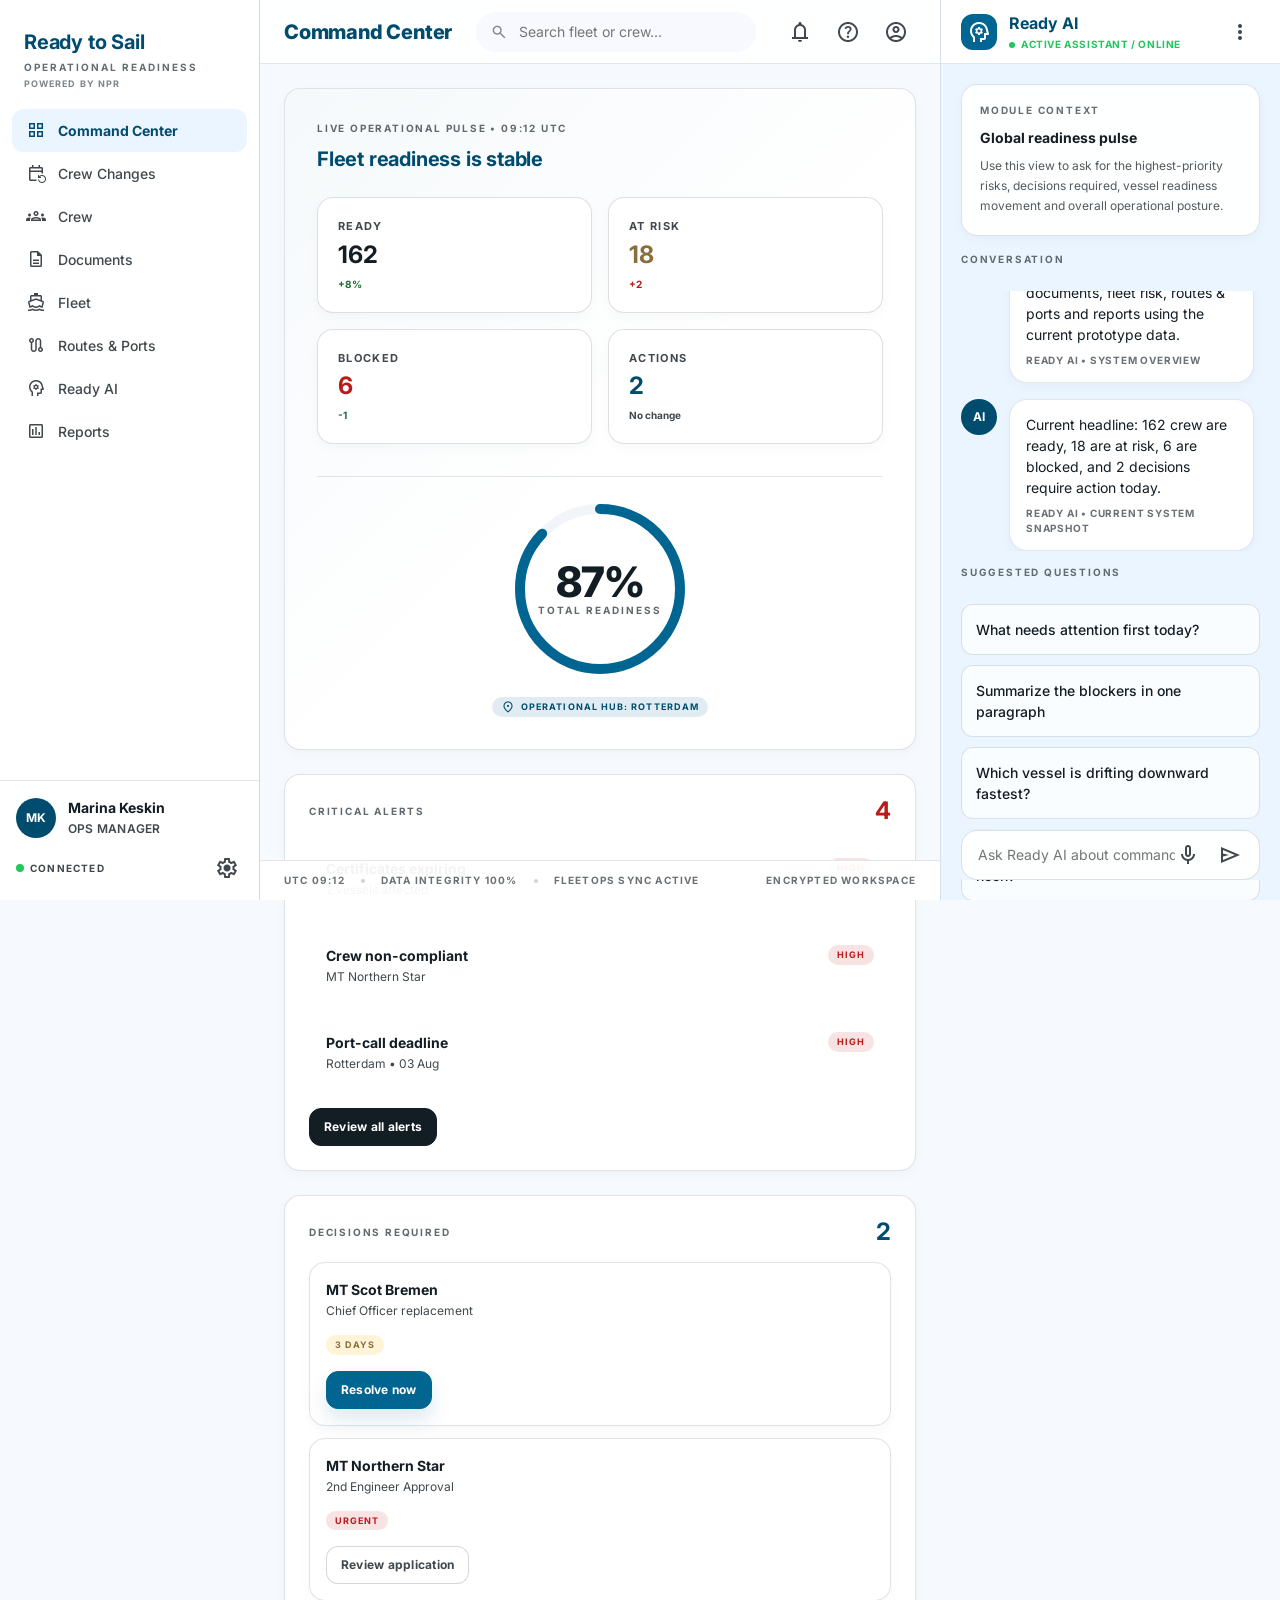
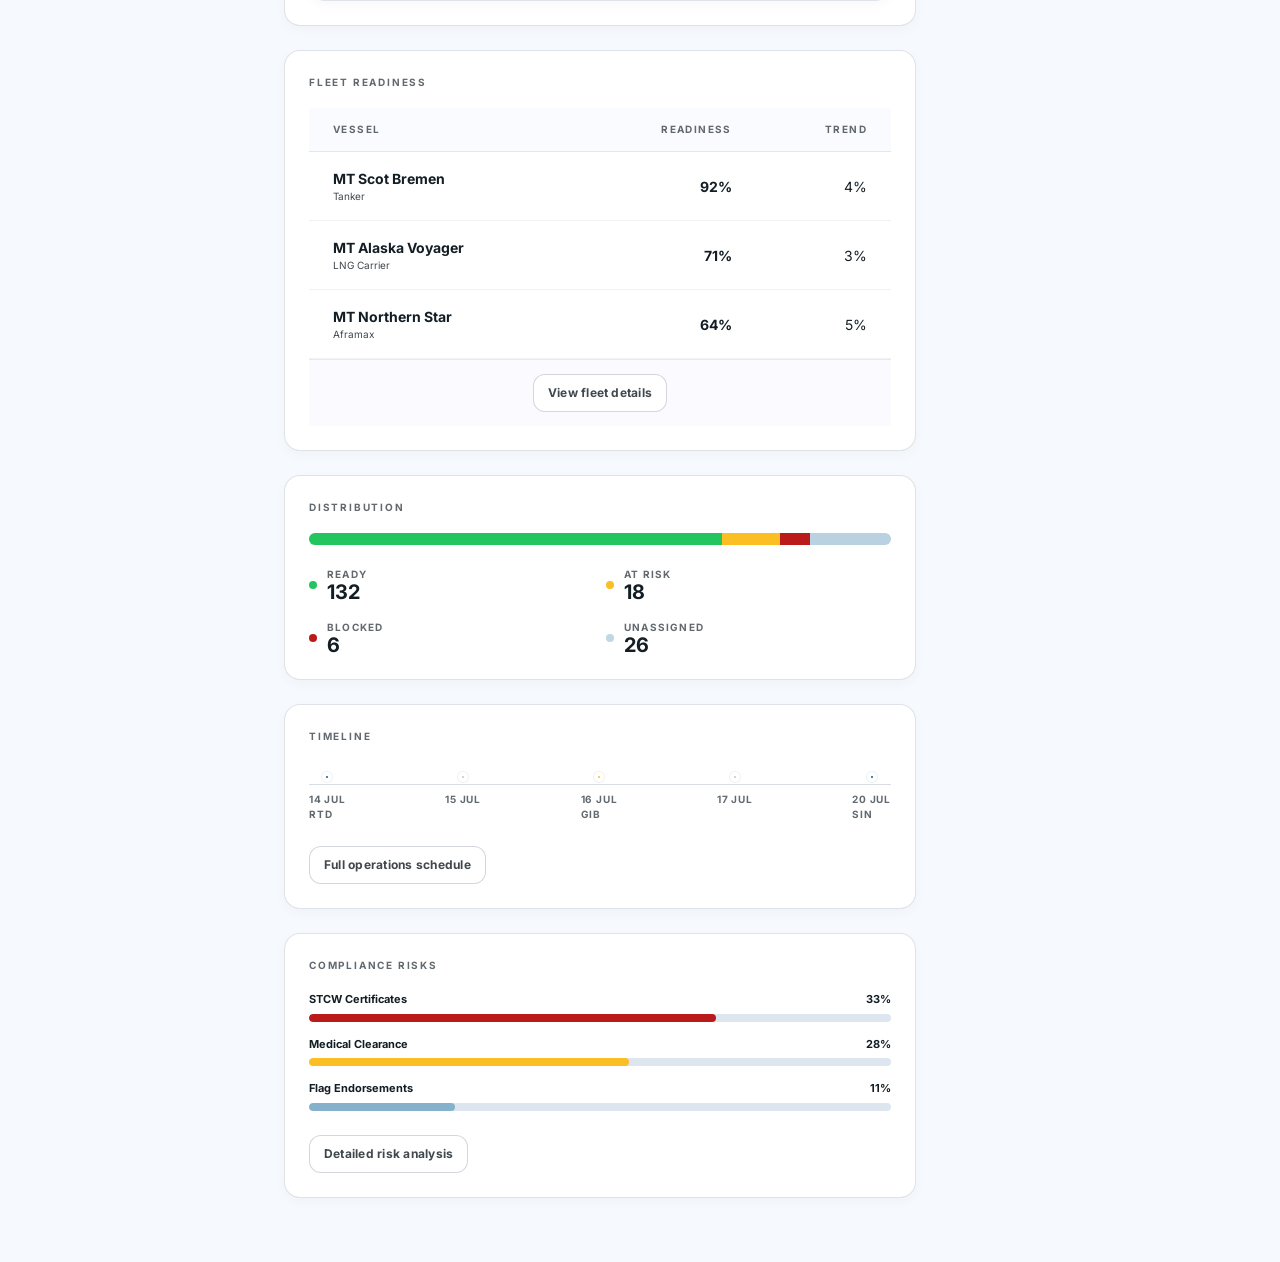
==== index.html @ b844a6ef "Initial Ready to Sail v1 prototype" ====
<!DOCTYPE html>
<html lang="en">
<head>
  <meta charset="UTF-8">
  <meta name="viewport" content="width=device-width, initial-scale=1.0">
  <title>Ready to Sail v1</title>
  <link rel="preconnect" href="https://fonts.googleapis.com">
  <link rel="preconnect" href="https://fonts.gstatic.com" crossorigin>
  <link href="https://fonts.googleapis.com/css2?family=Inter:wght@400;500;600;700;800&family=Material+Symbols+Outlined:wght@300;400;500;700&display=swap" rel="stylesheet">
  <link rel="stylesheet" href="assets/css/tokens.css?v=20260713-v1">
  <link rel="stylesheet" href="assets/css/app.css?v=20260713-v1">
</head>
<body>
  <div class="app">
    <aside class="sidebar" aria-label="Main navigation">
      <div class="brand">
        <h1 class="brand-title">Ready to Sail</h1>
        <div class="brand-subtitle">Operational Readiness</div>
        <div class="brand-meta">Powered by NPR</div>
      </div>

      <nav class="navlist">
        <button class="navitem active" data-view="command-center">
          <span class="material-symbols-outlined ic">grid_view</span>
          <span>Command Center</span>
        </button>
        <button class="navitem" data-view="crew-changes">
          <span class="material-symbols-outlined ic">event_repeat</span>
          <span>Crew Changes</span>
        </button>
        <button class="navitem" data-view="crew">
          <span class="material-symbols-outlined ic">groups</span>
          <span>Crew</span>
        </button>
        <button class="navitem" data-view="documents">
          <span class="material-symbols-outlined ic">description</span>
          <span>Documents</span>
        </button>
        <button class="navitem" data-view="fleet">
          <span class="material-symbols-outlined ic">directions_boat</span>
          <span>Fleet</span>
        </button>
        <button class="navitem" data-view="routes-ports">
          <span class="material-symbols-outlined ic">route</span>
          <span>Routes &amp; Ports</span>
        </button>
        <button class="navitem" data-view="ready-ai">
          <span class="material-symbols-outlined ic">psychology</span>
          <span>Ready AI</span>
        </button>
        <button class="navitem" data-view="reports">
          <span class="material-symbols-outlined ic">assessment</span>
          <span>Reports</span>
        </button>
      </nav>

      <div class="sidebar-foot">
        <div class="profile-card">
          <div class="avatar">MK</div>
          <div>
            <div class="profile-name">Marina Keskin</div>
            <div class="profile-role">Ops Manager</div>
          </div>
        </div>
        <div class="status-row">
          <div class="status-live">Connected</div>
          <button class="sidebar-gear" data-toast="Settings are not interactive in this prototype." aria-label="Settings">
            <span class="material-symbols-outlined">settings</span>
          </button>
        </div>
      </div>
    </aside>

    <div class="main">
      <header class="topbar">
        <div class="topbar-left">
          <h2 class="topbar-title" id="topbar-title">Command Center</h2>
          <div class="search-shell">
            <span class="material-symbols-outlined ic">search</span>
            <input id="topbar-search" class="search-box" type="text" placeholder="Search fleet or crew...">
          </div>
        </div>
        <div class="topbar-right">
          <button class="icon-btn" data-toast="Notifications are static in this demo." aria-label="Notifications">
            <span class="material-symbols-outlined">notifications</span>
          </button>
          <button class="icon-btn" data-toast="Help is not wired in this prototype." aria-label="Help">
            <span class="material-symbols-outlined">help_outline</span>
          </button>
          <button class="icon-btn" data-toast="Profile actions are not interactive in this prototype." aria-label="Profile">
            <span class="material-symbols-outlined">account_circle</span>
          </button>
        </div>
      </header>

      <main class="content">
        <section class="view active" id="view-command-center">
          <div class="page page-grid">
            <div class="card hero pad-xl">
              <div class="hero-grid">
                <div>
                  <div class="eyebrow">Live Operational Pulse • 09:12 UTC</div>
                  <h3 class="headline" style="margin-top:10px;">Fleet readiness is stable</h3>
                  <div class="kpi-grid hero-kpis">
                    <div class="kpi-card">
                      <span class="kpi-label">Ready</span>
                      <div class="kpi-value">162</div>
                      <div class="kpi-meta text-ready">+8%</div>
                    </div>
                    <div class="kpi-card">
                      <span class="kpi-label">At Risk</span>
                      <div class="kpi-value text-risk">18</div>
                      <div class="kpi-meta text-blocked">+2</div>
                    </div>
                    <div class="kpi-card">
                      <span class="kpi-label">Blocked</span>
                      <div class="kpi-value text-blocked">6</div>
                      <div class="kpi-meta text-ready">-1</div>
                    </div>
                    <div class="kpi-card">
                      <span class="kpi-label">Actions</span>
                      <div class="kpi-value text-primary">2</div>
                      <div class="kpi-meta">No change</div>
                    </div>
                  </div>
                </div>
                <div class="hero-divider">
                  <div class="gauge" aria-hidden="true">
                    <svg viewBox="0 0 176 176">
                      <circle cx="88" cy="88" r="80" fill="none" stroke="#f1f5f9" stroke-width="10"></circle>
                      <circle cx="88" cy="88" r="80" fill="none" stroke="#006591" stroke-width="10" stroke-linecap="round" stroke-dasharray="502.65" stroke-dashoffset="65.34"></circle>
                    </svg>
                    <div class="gauge-copy">
                      <div class="kpi-value display">87%</div>
                      <div class="eyebrow" style="letter-spacing:0.2em;">Total Readiness</div>
                    </div>
                  </div>
                  <div class="badge live" style="margin-top:20px;">
                    <span class="material-symbols-outlined" style="font-size:14px;">location_on</span>
                    Operational Hub: Rotterdam
                  </div>
                </div>
              </div>
            </div>

            <div class="page-grid twelve">
              <div class="card pad-lg span-4">
                <div class="card-header">
                  <div>
                    <div class="eyebrow">Critical Alerts</div>
                  </div>
                  <div class="kpi-value text-blocked">4</div>
                </div>
                <div class="list-stack">
                  <div class="list-item">
                    <div>
                      <div class="list-title">Certificates expiring</div>
                      <div class="list-meta">2 vessels affected</div>
                    </div>
                    <span class="badge blocked">High</span>
                  </div>
                  <div class="list-item">
                    <div>
                      <div class="list-title">Crew non-compliant</div>
                      <div class="list-meta">MT Northern Star</div>
                    </div>
                    <span class="badge blocked">High</span>
                  </div>
                  <div class="list-item">
                    <div>
                      <div class="list-title">Port-call deadline</div>
                      <div class="list-meta">Rotterdam • 03 Aug</div>
                    </div>
                    <span class="badge blocked">High</span>
                  </div>
                </div>
                <div style="margin-top:18px;">
                  <button class="btn btn-dark" data-nav="documents">Review all alerts</button>
                </div>
              </div>

              <div class="card pad-lg span-4">
                <div class="card-header">
                  <div class="eyebrow">Decisions Required</div>
                  <div class="kpi-value text-primary">2</div>
                </div>
                <div class="list-stack">
                  <div class="card kpi-card--soft" style="padding:16px;">
                    <div class="list-title">MT Scot Bremen</div>
                    <div class="list-meta">Chief Officer replacement</div>
                    <div style="margin:12px 0 16px;"><span class="badge risk">3 days</span></div>
                    <button class="btn btn-primary" data-nav="crew-changes">Resolve now</button>
                  </div>
                  <div class="card kpi-card--soft" style="padding:16px;">
                    <div class="list-title">MT Northern Star</div>
                    <div class="list-meta">2nd Engineer Approval</div>
                    <div style="margin:12px 0 16px;"><span class="badge blocked">Urgent</span></div>
                    <button class="btn" data-nav="crew">Review application</button>
                  </div>
                </div>
              </div>

              <div class="card pad-lg span-4">
                <div class="card-header">
                  <div class="eyebrow">Fleet Readiness</div>
                </div>
                <div class="table-wrap">
                  <table class="data-table">
                    <thead>
                      <tr>
                        <th>Vessel</th>
                        <th style="text-align:right;">Readiness</th>
                        <th style="text-align:right;">Trend</th>
                      </tr>
                    </thead>
                    <tbody>
                      <tr>
                        <td><strong>MT Scot Bremen</strong><div class="muted" style="font-size:10px;">Tanker</div></td>
                        <td style="text-align:right;"><strong>92%</strong></td>
                        <td style="text-align:right;" class="text-ready">4%</td>
                      </tr>
                      <tr>
                        <td><strong>MT Alaska Voyager</strong><div class="muted" style="font-size:10px;">LNG Carrier</div></td>
                        <td style="text-align:right;"><strong>71%</strong></td>
                        <td style="text-align:right;" class="text-blocked">3%</td>
                      </tr>
                      <tr>
                        <td><strong>MT Northern Star</strong><div class="muted" style="font-size:10px;">Aframax</div></td>
                        <td style="text-align:right;"><strong>64%</strong></td>
                        <td style="text-align:right;" class="text-blocked">5%</td>
                      </tr>
                    </tbody>
                  </table>
                </div>
                <div class="table-foot">
                  <button class="btn" data-nav="fleet">View fleet details</button>
                </div>
              </div>

              <div class="card pad-lg span-4">
                <div class="card-header">
                  <div class="eyebrow">Distribution</div>
                </div>
                <div class="distribution" aria-hidden="true">
                  <span style="width:71%; background:#22c55e;"></span>
                  <span style="width:10%; background:#fbbf24;"></span>
                  <span style="width:5%; background:#ba1a1a;"></span>
                  <span style="width:14%; background:rgba(0,101,145,0.18);"></span>
                </div>
                <div class="distribution-legend" style="margin-top:22px;">
                  <div class="distribution-stat"><span class="status-dot" style="background:#22c55e;"></span><div><div class="eyebrow" style="letter-spacing:0.12em;">Ready</div><strong>132</strong></div></div>
                  <div class="distribution-stat"><span class="status-dot" style="background:#fbbf24;"></span><div><div class="eyebrow" style="letter-spacing:0.12em;">At Risk</div><strong>18</strong></div></div>
                  <div class="distribution-stat"><span class="status-dot" style="background:#ba1a1a;"></span><div><div class="eyebrow" style="letter-spacing:0.12em;">Blocked</div><strong>6</strong></div></div>
                  <div class="distribution-stat"><span class="status-dot" style="background:rgba(0,101,145,0.25);"></span><div><div class="eyebrow" style="letter-spacing:0.12em;">Unassigned</div><strong>26</strong></div></div>
                </div>
              </div>

              <div class="card pad-lg span-4">
                <div class="card-header">
                  <div class="eyebrow">Timeline</div>
                </div>
                <div class="timeline">
                  <div class="timeline-line"></div>
                  <div class="timeline-row">
                    <div class="timeline-stop"><span class="timeline-dot" style="background:#006591;"></span><div class="eyebrow" style="letter-spacing:0.08em;">14 Jul<br>RTD</div></div>
                    <div class="timeline-stop"><span class="timeline-dot" style="background:#c0c7cf;"></span><div class="eyebrow" style="letter-spacing:0.08em;">15 Jul</div></div>
                    <div class="timeline-stop"><span class="timeline-dot" style="background:#fbbf24;"></span><div class="eyebrow" style="letter-spacing:0.08em;">16 Jul<br>GIB</div></div>
                    <div class="timeline-stop"><span class="timeline-dot" style="background:#c0c7cf;"></span><div class="eyebrow" style="letter-spacing:0.08em;">17 Jul</div></div>
                    <div class="timeline-stop"><span class="timeline-dot" style="background:#006591;"></span><div class="eyebrow" style="letter-spacing:0.08em;">20 Jul<br>SIN</div></div>
                  </div>
                </div>
                <div style="margin-top:24px;">
                  <button class="btn" data-nav="routes-ports">Full operations schedule</button>
                </div>
              </div>

              <div class="card pad-lg span-4">
                <div class="card-header">
                  <div class="eyebrow">Compliance Risks</div>
                </div>
                <div class="metric-row">
                  <div class="metric-row-item">
                    <div class="metric-row-head"><span>STCW Certificates</span><span>33%</span></div>
                    <div class="metric-bar"><span style="width:70%; background:#ba1a1a;"></span></div>
                  </div>
                  <div class="metric-row-item">
                    <div class="metric-row-head"><span>Medical Clearance</span><span>28%</span></div>
                    <div class="metric-bar"><span style="width:55%; background:#fbbf24;"></span></div>
                  </div>
                  <div class="metric-row-item">
                    <div class="metric-row-head"><span>Flag Endorsements</span><span>11%</span></div>
                    <div class="metric-bar"><span style="width:25%; background:rgba(0,101,145,0.4);"></span></div>
                  </div>
                </div>
                <div style="margin-top:24px;">
                  <button class="btn" data-nav="documents">Detailed risk analysis</button>
                </div>
              </div>
            </div>
          </div>
        </section>

        <section class="view" id="view-crew-changes">
          <div class="page page-grid">
            <div class="kpi-grid">
              <div class="kpi-card"><span class="kpi-label">Embarking</span><div class="kpi-value">162</div><div class="kpi-meta text-ready">+8</div></div>
              <div class="kpi-card"><span class="kpi-label">At Risk</span><div class="kpi-value text-risk">18</div><div class="kpi-meta text-risk">+2</div></div>
              <div class="kpi-card"><span class="kpi-label">Blocked</span><div class="kpi-value text-blocked">6</div><div class="kpi-meta text-ready">-1</div></div>
              <div class="kpi-card"><span class="kpi-label">Actions Today</span><div class="kpi-value">2</div><div class="kpi-meta">Required decisions</div></div>
            </div>

            <div class="card table-card">
              <div class="table-toolbar">
                <div>
                  <div class="eyebrow">Crew Rotation Manifest</div>
                </div>
                <div style="display:flex; gap:8px;">
                  <button class="btn" data-toast="Filter is not interactive in this prototype.">Filter</button>
                  <button class="btn" data-toast="Export is not interactive in this prototype.">Export</button>
                </div>
              </div>
              <div class="table-wrap">
                <table class="data-table" style="min-width:1080px;">
                  <thead>
                    <tr>
                      <th>Vessel</th>
                      <th>Crew Member</th>
                      <th>Role</th>
                      <th>Port</th>
                      <th>Rotation Window</th>
                      <th>Ready %</th>
                      <th>Status</th>
                      <th>Urgency</th>
                      <th style="text-align:right;">Action</th>
                    </tr>
                  </thead>
                  <tbody>
                    <tr>
                      <td><strong>MT Scot Bremen</strong></td>
                      <td>Artyom Volkov<div class="muted" style="font-size:10px;">ID: #88291</div></td>
                      <td class="muted">Chief Engineer</td>
                      <td class="muted">Rotterdam</td>
                      <td><strong>Oct 24 - 26</strong></td>
                      <td><strong class="text-ready">92%</strong></td>
                      <td><span class="badge ready">Ready</span></td>
                      <td><span class="badge live">Low</span></td>
                      <td style="text-align:right;"><button class="btn" data-toast="Rotation already cleared in the prototype.">Clear</button></td>
                    </tr>
                    <tr>
                      <td><strong>LPG Navigator</strong></td>
                      <td>Elena Rossi<div class="muted" style="font-size:10px;">ID: #88245</div></td>
                      <td class="muted">Second Officer</td>
                      <td class="muted">Singapore</td>
                      <td><strong>Oct 26 - 28</strong></td>
                      <td><strong class="text-risk">64%</strong></td>
                      <td><span class="badge risk">At Risk</span></td>
                      <td><span class="badge risk">Medium</span></td>
                      <td style="text-align:right;"><button class="btn btn-primary" data-nav="crew">View details</button></td>
                    </tr>
                    <tr>
                      <td><strong>MT Northern Star</strong></td>
                      <td>Jameson Cook<div class="muted" style="font-size:10px;">ID: #88102</div></td>
                      <td class="muted">Deck Cadet</td>
                      <td class="muted">Rotterdam</td>
                      <td><strong>Oct 24 - 25</strong></td>
                      <td><strong class="text-blocked">48%</strong></td>
                      <td><span class="badge blocked">Blocked</span></td>
                      <td><span class="badge blocked">High</span></td>
                      <td style="text-align:right;"><button class="btn btn-primary" data-nav="documents">Resolve</button></td>
                    </tr>
                    <tr>
                      <td><strong>Baltic Horizon</strong></td>
                      <td>Li Wei<div class="muted" style="font-size:10px;">ID: #88331</div></td>
                      <td class="muted">Cook</td>
                      <td class="muted">Hamburg</td>
                      <td><strong>Oct 29 - 31</strong></td>
                      <td><strong>72%</strong></td>
                      <td><span class="badge live">Pending</span></td>
                      <td><span class="badge live">Low</span></td>
                      <td style="text-align:right;"><button class="btn" data-toast="Rotation review is not interactive in this prototype.">Clear</button></td>
                    </tr>
                  </tbody>
                </table>
              </div>
              <div class="table-foot">
                <button class="btn" data-toast="Showing a static sample of active rotations.">View all 162 rotations</button>
              </div>
            </div>

            <div class="split-grid">
              <div class="card pad-lg">
                <div class="card-header"><div class="eyebrow">Flight Logistics</div></div>
                <div class="list-stack">
                  <div class="list-item" style="background:rgba(235,245,255,0.28); border-color:rgba(192,199,207,0.4);">
                    <div><div class="list-title">KLM 803</div><div class="list-meta">AMS → SIN • Volkov, A.</div></div>
                    <div style="text-align:right;"><div class="badge ready">On Time</div><div class="list-meta">Arrival: 06:45</div></div>
                  </div>
                  <div class="list-item">
                    <div><div class="list-title">LH 456</div><div class="list-meta">FRA → RTD • Rossi, E.</div></div>
                    <div style="text-align:right;"><div class="badge blocked">Delayed (+4h)</div><div class="list-meta">Arrival: 14:20</div></div>
                  </div>
                </div>
              </div>

              <div class="card pad-lg">
                <div class="card-header"><div class="eyebrow">Visa Readiness</div></div>
                <div class="metric-row">
                  <div class="metric-row-item">
                    <div class="metric-row-head"><span>Singapore Business</span><span>75%</span></div>
                    <div class="metric-bar"><span style="width:75%; background:#006591;"></span></div>
                  </div>
                  <div class="metric-row-item">
                    <div class="metric-row-head"><span>USA C1/D</span><span>30%</span></div>
                    <div class="metric-bar"><span style="width:30%; background:#fbbf24;"></span></div>
                  </div>
                </div>
              </div>
            </div>
          </div>
        </section>

        <section class="view" id="view-crew">
          <div class="page page-grid">
            <div class="kpi-grid">
              <div class="kpi-card kpi-card--soft"><span class="kpi-label">Ready to Embark</span><div class="kpi-value">162</div><div class="kpi-meta text-ready">+8 vs yesterday</div></div>
              <div class="kpi-card kpi-card--soft"><span class="kpi-label">At Risk</span><div class="kpi-value text-risk">18</div><div class="kpi-meta text-risk">+2 vs yesterday</div></div>
              <div class="kpi-card kpi-card--soft"><span class="kpi-label">Blocked</span><div class="kpi-value text-blocked">6</div><div class="kpi-meta text-blocked">Requires action</div></div>
              <div class="kpi-card kpi-card--soft"><span class="kpi-label">Available Now</span><div class="kpi-value">42</div><div class="kpi-meta">Ready for assignment</div></div>
            </div>

            <div class="card table-card">
              <div class="table-toolbar">
                <div class="eyebrow">Crew Readiness Manifest</div>
                <div style="display:flex; gap:8px;">
                  <button class="btn" data-toast="Filter is not interactive in this prototype.">Filter</button>
                  <button class="btn" data-toast="Export is not interactive in this prototype.">Export</button>
                </div>
              </div>
              <div class="table-wrap">
                <table class="data-table" style="min-width:1180px;">
                  <thead>
                    <tr>
                      <th>Crew Member</th>
                      <th>Rank / Role</th>
                      <th>Current Vessel</th>
                      <th>Location</th>
                      <th>ReadyScore</th>
                      <th>Certifications</th>
                      <th>Medical</th>
                      <th>Travel</th>
                      <th>Status</th>
                      <th>Action</th>
                    </tr>
                  </thead>
                  <tbody>
                    <tr>
                      <td><strong>Hakan Çalhanoğlu</strong><div class="muted" style="font-size:10px;">ID: #88401</div></td>
                      <td class="muted">Chief Officer</td>
                      <td>MT Scot Bremen</td>
                      <td>Istanbul</td>
                      <td><strong class="text-ready">99%</strong></td>
                      <td class="text-ready"><strong>Ready</strong></td>
                      <td class="text-ready"><strong>Ready</strong></td>
                      <td class="text-ready"><strong>Ready</strong></td>
                      <td><span class="badge ready">Ready</span></td>
                      <td><button class="btn btn-primary" data-nav="crew-changes">Assign</button></td>
                    </tr>
                    <tr>
                      <td><strong>Nihat Kahveci</strong><div class="muted" style="font-size:10px;">ID: #88402</div></td>
                      <td class="muted">Chief Officer</td>
                      <td>MT Scot Bremen</td>
                      <td>Gibraltar</td>
                      <td><strong class="text-ready">95%</strong></td>
                      <td class="text-ready"><strong>Ready</strong></td>
                      <td class="text-risk"><strong>60d</strong></td>
                      <td class="text-ready"><strong>Ready</strong></td>
                      <td><span class="badge risk">At Risk</span></td>
                      <td><button class="btn" data-toast="Crew review is not interactive in this prototype.">Review</button></td>
                    </tr>
                    <tr>
                      <td><strong>Elena Rossi</strong><div class="muted" style="font-size:10px;">ID: #88345</div></td>
                      <td class="muted">Second Engineer</td>
                      <td>LPG Navigator</td>
                      <td>Singapore</td>
                      <td><strong>82%</strong></td>
                      <td class="text-ready"><strong>STCW Ready</strong></td>
                      <td class="text-ready"><strong>Ready</strong></td>
                      <td class="text-risk"><strong>Visa Pending</strong></td>
                      <td><span class="badge risk">At Risk</span></td>
                      <td><button class="btn" data-nav="documents">Resolve</button></td>
                    </tr>
                    <tr>
                      <td><strong>Jameson Cook</strong><div class="muted" style="font-size:10px;">ID: #88102</div></td>
                      <td class="muted">Deck Cadet</td>
                      <td>Nordic Star</td>
                      <td>Rotterdam</td>
                      <td><strong class="text-blocked">48%</strong></td>
                      <td class="text-blocked"><strong>Missing STCW</strong></td>
                      <td class="text-ready"><strong>Ready</strong></td>
                      <td class="text-risk"><strong>Pending</strong></td>
                      <td><span class="badge blocked">Blocked</span></td>
                      <td><button class="btn" data-nav="documents">Fix</button></td>
                    </tr>
                    <tr>
                      <td><strong>Li Wei</strong><div class="muted" style="font-size:10px;">ID: #88405</div></td>
                      <td class="muted">Cook</td>
                      <td>Baltic Horizon</td>
                      <td>Hamburg</td>
                      <td><strong class="text-risk">74%</strong></td>
                      <td class="text-ready"><strong>Ready</strong></td>
                      <td class="text-risk"><strong>Expiring</strong></td>
                      <td class="text-ready"><strong>Ready</strong></td>
                      <td><span class="badge risk">At Risk</span></td>
                      <td><button class="btn" data-toast="Crew review is not interactive in this prototype.">Review</button></td>
                    </tr>
                  </tbody>
                </table>
              </div>
              <div class="table-foot">
                <button class="btn" data-toast="Showing a static sample of 162 crew members.">View all 162 crew members</button>
              </div>
            </div>

            <div class="page-grid three">
              <div class="card pad-lg">
                <div class="eyebrow" style="margin-bottom:18px;">Certification Watch</div>
                <div class="list-stack">
                  <div class="list-item"><div><div class="list-title">Seafarer's Medical</div><div class="list-meta">Artyom Volkov • Exp: 12 days</div></div><span class="badge blocked">Critical</span></div>
                  <div class="list-item"><div><div class="list-title">STCW Advanced FF</div><div class="list-meta">Li Wei • Exp: 24 days</div></div><span class="badge risk">Expiring</span></div>
                  <div class="list-item"><div><div class="list-title">Flag State Endorsement</div><div class="list-meta">Elena Rossi • Exp: 41 days</div></div><span class="badge live">Due Soon</span></div>
                </div>
              </div>
              <div class="card pad-lg">
                <div class="eyebrow" style="margin-bottom:18px;">Availability by Rank</div>
                <div class="metric-row">
                  <div class="metric-row-item"><div class="metric-row-head"><span>Master / Captain</span><span>12 Available</span></div><div class="metric-bar"><span style="width:75%; background:#22c55e;"></span></div></div>
                  <div class="metric-row-item"><div class="metric-row-head"><span>Chief Engineer</span><span>8 Available</span></div><div class="metric-bar"><span style="width:45%; background:#22c55e;"></span></div></div>
                  <div class="metric-row-item"><div class="metric-row-head"><span>Deck Officers</span><span>22 Available</span></div><div class="metric-bar"><span style="width:90%; background:#22c55e;"></span></div></div>
                </div>
              </div>
              <div class="card pad-lg">
                <div class="eyebrow" style="margin-bottom:18px;">Status Distribution</div>
                <div class="distribution tall" aria-hidden="true">
                  <span style="width:70%; background:#22c55e;"></span>
                  <span style="width:20%; background:#fbbf24;"></span>
                  <span style="width:10%; background:#ba1a1a;"></span>
                </div>
                <div class="distribution-legend" style="margin-top:18px;">
                  <div><div class="eyebrow" style="letter-spacing:0.12em;">Ready</div><strong>70%</strong></div>
                  <div><div class="eyebrow" style="letter-spacing:0.12em;">At Risk</div><strong>20%</strong></div>
                  <div><div class="eyebrow" style="letter-spacing:0.12em;">Blocked</div><strong>10%</strong></div>
                </div>
              </div>
            </div>
          </div>
        </section>

        <section class="view" id="view-documents">
          <div class="page page-grid">
            <div class="kpi-grid">
              <div class="kpi-card"><span class="kpi-label">Verified Documents</span><div class="kpi-value">418</div><div class="kpi-meta text-ready">+12</div></div>
              <div class="kpi-card"><span class="kpi-label text-risk">Expiring Soon</span><div class="kpi-value text-risk">24</div><div class="kpi-meta text-blocked">+5</div></div>
              <div class="kpi-card"><span class="kpi-label text-blocked">Missing</span><div class="kpi-value text-blocked">9</div><div class="kpi-meta text-blocked">+2</div></div>
              <div class="kpi-card"><span class="kpi-label text-primary">Pending Review</span><div class="kpi-value text-primary">16</div><div class="kpi-meta">Requires action</div></div>
            </div>

            <div class="card table-card">
              <div class="table-toolbar">
                <div class="eyebrow">Document Readiness Manifest</div>
                <div style="display:flex; gap:8px;">
                  <button class="btn" data-toast="Export is not interactive in this prototype.">Export</button>
                  <button class="btn btn-primary" data-toast="Bulk validation is not interactive in this prototype.">Bulk Validate</button>
                </div>
              </div>
              <div class="table-wrap">
                <table class="data-table" style="min-width:1120px;">
                  <thead>
                    <tr>
                      <th>Document</th>
                      <th>Owner</th>
                      <th>Type</th>
                      <th>Vessel</th>
                      <th>Expiry</th>
                      <th>Verification</th>
                      <th>Risk</th>
                      <th>Status</th>
                      <th>Action</th>
                    </tr>
                  </thead>
                  <tbody>
                    <tr>
                      <td><strong>Medical Certificate</strong></td>
                      <td class="muted">Hakan Çalhanoğlu</td>
                      <td class="muted">Medical</td>
                      <td class="muted">MT Scot Bremen</td>
                      <td class="muted">12 Aug 2026</td>
                      <td><span class="badge ready">Verified</span></td>
                      <td><span class="badge ready">Low</span></td>
                      <td><span class="badge ready">Ready</span></td>
                      <td><button class="btn" data-toast="Document viewer is not interactive in this prototype.">View</button></td>
                    </tr>
                    <tr>
                      <td><strong>STCW Advanced Fire Fighting</strong></td>
                      <td class="muted">Li Wei</td>
                      <td class="muted">Certification</td>
                      <td class="muted">Baltic Horizon</td>
                      <td class="text-risk"><strong>24 days</strong></td>
                      <td><span class="badge ready">Verified</span></td>
                      <td><span class="badge risk">Medium</span></td>
                      <td><span class="badge risk">Expiring</span></td>
                      <td><button class="btn" data-toast="Renewal flow is not interactive in this prototype.">Renew</button></td>
                    </tr>
                    <tr>
                      <td><strong>Seaman Book</strong></td>
                      <td class="muted">Jameson Cook</td>
                      <td class="muted">Identity</td>
                      <td class="muted">Nordic Star</td>
                      <td class="text-blocked"><strong>Missing</strong></td>
                      <td class="muted"><em>Not verified</em></td>
                      <td><span class="badge blocked">High</span></td>
                      <td><span class="badge blocked">Blocked</span></td>
                      <td><button class="btn" data-toast="Request workflow is not interactive in this prototype.">Request</button></td>
                    </tr>
                    <tr>
                      <td><strong>USA C1/D Visa</strong></td>
                      <td class="muted">Elena Rossi</td>
                      <td class="muted">Visa</td>
                      <td class="muted">LPG Navigator</td>
                      <td class="text-primary"><strong><em>Pending</em></strong></td>
                      <td class="muted"><em>In progress</em></td>
                      <td><span class="badge live">Medium</span></td>
                      <td><span class="badge live">Pending</span></td>
                      <td><button class="btn" data-nav="crew-changes">Resolve</button></td>
                    </tr>
                    <tr>
                      <td><strong>Flag State Endorsement</strong></td>
                      <td class="muted">Nihat Kahveci</td>
                      <td class="muted">Endorsement</td>
                      <td class="muted">MT Scot Bremen</td>
                      <td class="muted">41 days</td>
                      <td><span class="badge ready">Verified</span></td>
                      <td><span class="badge risk">Medium</span></td>
                      <td><span class="badge risk">At Risk</span></td>
                      <td><button class="btn" data-toast="Document review is not interactive in this prototype.">Review</button></td>
                    </tr>
                  </tbody>
                </table>
              </div>
              <div class="table-foot">
                <button class="btn" data-toast="Showing a static sample of operational documents.">View all operational documents</button>
              </div>
            </div>

            <div class="page-grid three">
              <div class="card pad-lg">
                <div class="eyebrow" style="margin-bottom:18px;">Certification Watch</div>
                <div class="list-stack">
                  <div class="list-item"><div><div class="list-title">Medical Certificates</div><div class="list-meta">8 pending review</div></div><span class="badge blocked">Critical</span></div>
                  <div class="list-item"><div><div class="list-title">STCW Certificates</div><div class="list-meta">6 due this month</div></div><span class="badge risk">Warning</span></div>
                  <div class="list-item"><div><div class="list-title">Visas</div><div class="list-meta">5 renewal alerts</div></div><span class="badge risk">Warning</span></div>
                </div>
              </div>
              <div class="card pad-lg">
                <div class="eyebrow" style="margin-bottom:18px;">Missing Impact</div>
                <div class="metric-row">
                  <div class="metric-row-item"><div class="metric-row-head"><span>Seaman Book</span><span>3 crew affected</span></div><div class="metric-bar"><span style="width:30%; background:#ba1a1a;"></span></div></div>
                  <div class="metric-row-item"><div class="metric-row-head"><span>Medical Certificate</span><span>2 crew affected</span></div><div class="metric-bar"><span style="width:20%; background:#ba1a1a;"></span></div></div>
                  <div class="metric-row-item"><div class="metric-row-head"><span>Flag Endorsement</span><span>2 crew affected</span></div><div class="metric-bar"><span style="width:20%; background:#ba1a1a;"></span></div></div>
                </div>
              </div>
              <div class="card pad-lg">
                <div class="eyebrow" style="margin-bottom:18px;">Verification Distribution</div>
                <div class="distribution" aria-hidden="true">
                  <span style="width:78%; background:#22c55e;"></span>
                  <span style="width:14%; background:rgba(0,101,145,0.25);"></span>
                  <span style="width:5%; background:#fbbf24;"></span>
                  <span style="width:3%; background:#ba1a1a;"></span>
                </div>
                <div class="distribution-legend" style="margin-top:18px;">
                  <div><div class="eyebrow" style="letter-spacing:0.12em;">Verified</div><strong>78%</strong></div>
                  <div><div class="eyebrow" style="letter-spacing:0.12em;">Pending</div><strong>14%</strong></div>
                  <div><div class="eyebrow" style="letter-spacing:0.12em;">Missing</div><strong>5%</strong></div>
                  <div><div class="eyebrow" style="letter-spacing:0.12em;">Rejected</div><strong>3%</strong></div>
                </div>
              </div>
            </div>
          </div>
        </section>

        <section class="view" id="view-fleet">
          <div class="page page-grid">
            <div class="kpi-grid">
              <div class="kpi-card kpi-card--soft"><span class="kpi-label">Total Vessels</span><div class="kpi-value">12</div><div class="kpi-meta">Fleet Active</div></div>
              <div class="kpi-card kpi-card--soft"><span class="kpi-label">Operational Ready</span><div class="kpi-value text-ready">9</div><div class="kpi-meta text-ready">+1 vs yesterday</div></div>
              <div class="kpi-card kpi-card--soft"><span class="kpi-label">At Risk</span><div class="kpi-value text-risk">3</div><div class="kpi-meta text-risk">+1 vs yesterday</div></div>
              <div class="kpi-card kpi-card--soft"><span class="kpi-label">Blocked</span><div class="kpi-value text-blocked">1</div><div class="kpi-meta text-blocked">Requires action</div></div>
            </div>

            <div class="card table-card">
              <div class="table-toolbar">
                <div class="eyebrow">Fleet Readiness Manifest</div>
                <div style="display:flex; gap:8px;">
                  <button class="btn" data-toast="Filter is not interactive in this prototype.">Filter</button>
                  <button class="btn" data-toast="Export is not interactive in this prototype.">Export</button>
                </div>
              </div>
              <div class="table-wrap">
                <table class="data-table" style="min-width:1260px;">
                  <thead>
                    <tr>
                      <th>Vessel</th>
                      <th>Type</th>
                      <th>Current Port / Route</th>
                      <th>Next Port / ETA</th>
                      <th>Crew Readiness</th>
                      <th>Compliance</th>
                      <th style="text-align:center;">ReadyScore</th>
                      <th>Status</th>
                      <th style="text-align:right; min-width:100px;">Action</th>
                    </tr>
                  </thead>
                  <tbody>
                    <tr>
                      <td><strong class="text-primary">MT Scot Bremen</strong></td>
                      <td class="muted">Tanker</td>
                      <td class="muted">Rotterdam</td>
                      <td class="muted">Gibraltar · 14 Jul</td>
                      <td>Crew Ready</td>
                      <td class="muted">Compliance Ready</td>
                      <td style="text-align:center;"><strong class="text-ready">92%</strong></td>
                      <td><span class="badge ready">Ready</span></td>
                      <td style="text-align:right;"><button class="btn" data-nav="routes-ports">View</button></td>
                    </tr>
                    <tr>
                      <td><strong class="text-primary">LPG Navigator</strong></td>
                      <td class="muted">LPG Carrier</td>
                      <td class="muted">Singapore</td>
                      <td class="muted">Fujairah · 20 Jul</td>
                      <td>Crew At Risk</td>
                      <td class="muted">Visa Pending</td>
                      <td style="text-align:center;"><strong class="text-risk">71%</strong></td>
                      <td><span class="badge risk">At Risk</span></td>
                      <td style="text-align:right;"><button class="btn" data-nav="documents">Review</button></td>
                    </tr>
                    <tr>
                      <td><strong class="text-primary">MT Northern Star</strong></td>
                      <td class="muted">Tanker</td>
                      <td class="muted">Gibraltar</td>
                      <td class="muted">Rotterdam · 24 Jul</td>
                      <td>Crew Gap</td>
                      <td class="muted">Medical Block</td>
                      <td style="text-align:center;"><strong class="text-risk">64%</strong></td>
                      <td><span class="badge risk">At Risk</span></td>
                      <td style="text-align:right;"><button class="btn btn-primary" data-nav="crew-changes">Intervene</button></td>
                    </tr>
                    <tr>
                      <td><strong class="text-primary">Baltic Horizon</strong></td>
                      <td class="muted">Container</td>
                      <td class="muted">Hamburg</td>
                      <td class="muted">Singapore · 03 Aug</td>
                      <td>Crew Ready</td>
                      <td class="muted">STCW Ready</td>
                      <td style="text-align:center;"><strong class="text-ready">85%</strong></td>
                      <td><span class="badge ready">Ready</span></td>
                      <td style="text-align:right;"><button class="btn" data-toast="Vessel detail is not interactive in this prototype.">View</button></td>
                    </tr>
                    <tr>
                      <td><strong class="text-primary">Polar Sirius</strong></td>
                      <td class="muted">Offshore Support</td>
                      <td class="muted">Piraeus</td>
                      <td class="muted">Santos · 08 Aug</td>
                      <td>Crew Blocked</td>
                      <td class="muted">Missing STCW</td>
                      <td style="text-align:center;"><strong class="text-blocked">48%</strong></td>
                      <td><span class="badge blocked">Blocked</span></td>
                      <td style="text-align:right;"><button class="btn" data-nav="documents">Fix</button></td>
                    </tr>
                  </tbody>
                </table>
              </div>
            </div>

            <div class="page-grid twelve">
              <div class="card pad-lg span-4">
                <div class="eyebrow" style="margin-bottom:18px;">Vessel Risk Watch</div>
                <div class="list-stack">
                  <div class="list-item"><div><div class="list-title">MT Northern Star</div><div class="list-meta">Medical block identified</div></div><span class="badge risk">Priority: High</span></div>
                  <div class="list-item"><div><div class="list-title">Polar Sirius</div><div class="list-meta">Missing STCW certifications</div></div><span class="badge blocked">Critical</span></div>
                  <div class="list-item"><div><div class="list-title">LPG Navigator</div><div class="list-meta">Visa processing pending</div></div><span class="badge live">Medium</span></div>
                </div>
              </div>
              <div class="card pad-lg span-4">
                <div class="eyebrow" style="margin-bottom:18px;">Readiness by Type</div>
                <div class="metric-row">
                  <div class="metric-row-item"><div class="metric-row-head"><span>Tankers</span><span>84%</span></div><div class="metric-bar"><span style="width:84%; background:#006591;"></span></div></div>
                  <div class="metric-row-item"><div class="metric-row-head"><span>LPG Carriers</span><span>71%</span></div><div class="metric-bar"><span style="width:71%; background:#fbbf24;"></span></div></div>
                  <div class="metric-row-item"><div class="metric-row-head"><span>Container Ships</span><span>88%</span></div><div class="metric-bar"><span style="width:88%; background:#22c55e;"></span></div></div>
                  <div class="metric-row-item"><div class="metric-row-head"><span>Offshore Support</span><span>48%</span></div><div class="metric-bar"><span style="width:48%; background:#ba1a1a;"></span></div></div>
                </div>
              </div>
              <div class="card pad-lg span-4">
                <div class="eyebrow" style="margin-bottom:18px;">Status Distribution</div>
                <div class="distribution tall" aria-hidden="true">
                  <span style="width:75%; background:#22c55e;"></span>
                  <span style="width:17%; background:#fbbf24;"></span>
                  <span style="width:8%; background:#ba1a1a;"></span>
                </div>
                <div class="distribution-legend" style="margin-top:18px;">
                  <div><div class="eyebrow" style="letter-spacing:0.12em;">Ready</div><strong>75%</strong></div>
                  <div><div class="eyebrow" style="letter-spacing:0.12em;">At Risk</div><strong>17%</strong></div>
                  <div><div class="eyebrow" style="letter-spacing:0.12em;">Blocked</div><strong>8%</strong></div>
                </div>
              </div>
            </div>

            <div class="card activity-strip">
              <div class="eyebrow">Live Insights</div>
              <div class="activity-list">
                <div class="muted">Rotterdam Port: <strong style="color:var(--color-text);">High Activity</strong></div>
                <div class="muted">Gibraltar Route: <strong style="color:var(--color-text);">Severe Weather Warning</strong></div>
                <div class="muted">Fleet Sync: <strong style="color:var(--color-text);">Just now</strong></div>
              </div>
            </div>
          </div>
        </section>

        <section class="view" id="view-routes-ports">
          <div class="page page-grid">
            <div class="kpi-grid">
              <div class="kpi-card"><span class="kpi-label">Active Routes</span><div class="kpi-value">8</div><div class="kpi-meta text-primary">Fleet Moving</div></div>
              <div class="kpi-card"><span class="kpi-label">Port Calls This Week</span><div class="kpi-value">14</div><div class="kpi-meta text-primary">+3 vs yesterday</div></div>
              <div class="kpi-card"><span class="kpi-label">At Risk Windows</span><div class="kpi-value text-risk">3</div><div class="kpi-meta text-risk">Action Required</div></div>
              <div class="kpi-card"><span class="kpi-label">Delayed Events</span><div class="kpi-value text-blocked">2</div><div class="kpi-meta text-blocked">Intervention</div></div>
            </div>

            <div class="card route-strip pad-xl">
              <div class="route-track">
                <div class="route-node active">
                  <span class="dot"></span>
                  <div class="eyebrow" style="letter-spacing:0.08em;">Rotterdam</div>
                  <div class="muted" style="font-size:9px;">NODE_01</div>
                </div>
                <div class="route-line"><div class="route-vessel" style="left:28%;">MT SCOT BREMEN</div></div>
                <div class="route-node">
                  <span class="dot"></span>
                  <div class="eyebrow" style="letter-spacing:0.08em;">Gibraltar</div>
                  <div class="muted" style="font-size:9px;">NODE_02</div>
                </div>
                <div class="route-line"><div class="route-vessel" style="right:18%; color:var(--color-text-muted);">LPG NAVIGATOR</div></div>
                <div class="route-node">
                  <span class="dot"></span>
                  <div class="eyebrow" style="letter-spacing:0.08em;">Singapore</div>
                  <div class="muted" style="font-size:9px;">NODE_03</div>
                </div>
              </div>
            </div>

            <div class="card table-card">
              <div class="table-toolbar">
                <div style="display:flex; align-items:center; gap:12px;">
                  <div class="headline" style="font-size:20px;">Route &amp; Port Manifest</div>
                  <span class="badge live">Active Ops</span>
                </div>
                <div style="display:flex; gap:8px;">
                  <button class="btn" data-toast="Filter is not interactive in this prototype.">Filter</button>
                  <button class="btn" data-toast="Export is not interactive in this prototype.">Export</button>
                </div>
              </div>
              <div class="table-wrap">
                <table class="data-table" style="min-width:1160px;">
                  <thead>
                    <tr>
                      <th>Vessel</th>
                      <th>Current Port / Position</th>
                      <th>Next Port / ETA</th>
                      <th>Embarkation Window</th>
                      <th>Crew Readiness</th>
                      <th>Port Risk</th>
                      <th>Status</th>
                      <th style="text-align:right;">Action</th>
                    </tr>
                  </thead>
                  <tbody>
                    <tr>
                      <td><strong>MT Scot Bremen</strong><div class="muted" style="font-size:11px;">IMO 9234857</div></td>
                      <td><strong>Rotterdam</strong><div class="muted" style="font-size:11px;">At Berth</div></td>
                      <td><strong>Gibraltar</strong><div class="text-primary" style="font-size:11px; font-weight:700;">14 Jul · 09:30</div></td>
                      <td><strong>03–05 Aug</strong><div class="muted" style="font-size:11px;"><em>Rotterdam</em></div></td>
                      <td><span class="badge ready">Ready</span></td>
                      <td class="muted">Low</td>
                      <td><span class="badge live">Ready</span></td>
                      <td style="text-align:right;"><button class="btn" data-nav="fleet">View</button></td>
                    </tr>
                    <tr>
                      <td><strong>LPG Navigator</strong><div class="muted" style="font-size:11px;">IMO 9876543</div></td>
                      <td><strong>Singapore</strong><div class="muted" style="font-size:11px;">En Route</div></td>
                      <td><strong>Fujairah</strong><div class="text-primary" style="font-size:11px; font-weight:700;">20 Jul · 18:00</div></td>
                      <td><strong>20–22 Jul</strong><div class="muted" style="font-size:11px;"><em>Singapore</em></div></td>
                      <td><span class="badge risk">Visa Pending</span></td>
                      <td class="text-risk"><strong>Medium</strong></td>
                      <td><span class="badge risk">At Risk</span></td>
                      <td style="text-align:right;"><button class="btn" data-nav="documents">Review</button></td>
                    </tr>
                    <tr>
                      <td><strong>MT Northern Star</strong><div class="muted" style="font-size:11px;">IMO 9552210</div></td>
                      <td><strong>Gibraltar</strong><div class="muted" style="font-size:11px;">Drifting</div></td>
                      <td><strong>Rotterdam</strong><div class="text-primary" style="font-size:11px; font-weight:700;">24 Jul · 07:45</div></td>
                      <td><strong>24–26 Jul</strong><div class="muted" style="font-size:11px;"><em>Rotterdam</em></div></td>
                      <td><span class="badge blocked">Medical Block</span></td>
                      <td class="text-blocked"><strong>High</strong></td>
                      <td><span class="badge risk">At Risk</span></td>
                      <td style="text-align:right;"><button class="btn btn-primary" data-nav="crew-changes">Intervene</button></td>
                    </tr>
                    <tr>
                      <td><strong>Polar Sirius</strong><div class="muted" style="font-size:11px;">IMO 9667788</div></td>
                      <td><strong>Piraeus</strong><div class="muted" style="font-size:11px;">At Berth</div></td>
                      <td><strong>Santos</strong><div class="text-primary" style="font-size:11px; font-weight:700;">08 Aug · 16:20</div></td>
                      <td><strong>08–10 Aug</strong><div class="muted" style="font-size:11px;"><em>Piraeus</em></div></td>
                      <td><span class="badge blocked">Missing STCW</span></td>
                      <td class="text-blocked"><strong>Critical</strong></td>
                      <td><span class="badge blocked">Blocked</span></td>
                      <td style="text-align:right;"><button class="btn" data-nav="documents">Fix</button></td>
                    </tr>
                  </tbody>
                </table>
              </div>
            </div>

            <div class="page-grid three">
              <div class="card pad-lg">
                <div class="eyebrow" style="margin-bottom:18px;">Port Risk Watch</div>
                <div class="list-stack">
                  <div class="list-item"><div class="list-title">Rotterdam</div><span class="badge risk">Medium</span></div>
                  <div class="list-item"><div><div class="list-title">Gibraltar</div><div class="list-meta">Weather Delay</div></div><span class="badge blocked">High</span></div>
                  <div class="list-item"><div><div class="list-title">Singapore</div><div class="list-meta">Visa Backlog</div></div><span class="badge risk">Medium</span></div>
                </div>
              </div>
              <div class="card pad-lg">
                <div class="eyebrow" style="margin-bottom:18px;">Upcoming Windows (7d)</div>
                <div class="list-stack">
                  <div class="list-item"><div><div class="list-title">MT Scot Bremen</div><div class="list-meta">Rotterdam | 03 Aug</div></div></div>
                  <div class="list-item"><div><div class="list-title">MT Northern Star</div><div class="list-meta">Rotterdam | 24 Jul</div></div></div>
                  <div class="list-item"><div><div class="list-title">Baltic Horizon</div><div class="list-meta">Hamburg | 03 Aug</div></div></div>
                </div>
              </div>
              <div class="card pad-lg">
                <div class="eyebrow" style="margin-bottom:18px;">Logistics Readiness</div>
                <div class="metric-row">
                  <div class="metric-row-item"><div class="metric-row-head"><span>Flights</span><span>84%</span></div><div class="metric-bar"><span style="width:84%; background:#22c55e;"></span></div></div>
                  <div class="metric-row-item"><div class="metric-row-head"><span>Visas</span><span>71%</span></div><div class="metric-bar"><span style="width:71%; background:#fbbf24;"></span></div></div>
                  <div class="metric-row-item"><div class="metric-row-head"><span>Port Access</span><span>88%</span></div><div class="metric-bar"><span style="width:88%; background:#22c55e;"></span></div></div>
                </div>
              </div>
            </div>
          </div>
        </section>

        <section class="view" id="view-reports">
          <div class="page page-grid">
            <div class="kpi-grid">
              <div class="kpi-card"><span class="kpi-label">Fleet Readiness</span><div class="kpi-value">87%</div><div class="kpi-meta text-ready">+3% wk</div></div>
              <div class="kpi-card"><span class="kpi-label">Crew Readiness</span><div class="kpi-value">162</div><div class="kpi-meta">Personnel ready to embark</div></div>
              <div class="kpi-card"><span class="kpi-label">Active Blockers</span><div class="kpi-value text-blocked">6</div><div class="kpi-meta text-blocked">High priority</div></div>
              <div class="kpi-card"><span class="kpi-label">Reports Generated</span><div class="kpi-value">24</div><div class="kpi-meta text-primary">MTD</div></div>
            </div>

            <div class="card table-card">
              <div class="table-toolbar">
                <div class="headline" style="font-size:20px;">Main Operational Reports</div>
                <div style="display:flex; gap:8px;">
                  <button class="btn" data-toast="Filter is not interactive in this prototype.">Filter</button>
                  <button class="btn btn-primary" data-toast="Report creation is not interactive in this prototype.">New Report</button>
                </div>
              </div>
              <div class="table-wrap">
                <table class="data-table compact">
                  <thead>
                    <tr>
                      <th>Report Name</th>
                      <th style="text-align:center;">Frequency</th>
                      <th>Last Run</th>
                      <th>Status</th>
                      <th style="text-align:right;">Action</th>
                    </tr>
                  </thead>
                  <tbody>
                    <tr>
                      <td><strong>Weekly Readiness Report</strong><div class="muted" style="font-size:11px;">Scope: Fleet + Crew + Documents</div></td>
                      <td style="text-align:center;"><span class="badge live">Weekly</span></td>
                      <td class="muted">Today 09:12</td>
                      <td><span class="badge ready">Ready</span></td>
                      <td style="text-align:right;"><button class="btn" data-toast="Report viewer is not interactive in this prototype.">Open</button></td>
                    </tr>
                    <tr>
                      <td><strong>Compliance Exceptions Report</strong><div class="muted" style="font-size:11px;">Scope: Certs + Medical + STCW</div></td>
                      <td style="text-align:center;"><span class="badge live">Daily</span></td>
                      <td class="muted">Today 08:40</td>
                      <td><span class="badge blocked">Requires Review</span></td>
                      <td style="text-align:right;"><button class="btn btn-primary" data-nav="documents">Review</button></td>
                    </tr>
                    <tr>
                      <td><strong>Crew Change Risk Report</strong><div class="muted" style="font-size:11px;">Scope: Active crew changes</div></td>
                      <td style="text-align:center;"><span class="badge live">Daily</span></td>
                      <td class="muted">Yesterday 18:00</td>
                      <td><span class="badge risk">At Risk</span></td>
                      <td style="text-align:right;"><button class="btn" data-nav="crew-changes">Generate</button></td>
                    </tr>
                    <tr>
                      <td><strong>Vessel Readiness Matrix</strong><div class="muted" style="font-size:11px;">Scope: Fleet readiness</div></td>
                      <td style="text-align:center;"><span class="badge live">Live</span></td>
                      <td class="muted"><em>Live stream</em></td>
                      <td><span class="badge live">Ready</span></td>
                      <td style="text-align:right;"><button class="btn" data-nav="fleet">View</button></td>
                    </tr>
                    <tr>
                      <td><strong>Expiring Documents Report</strong><div class="muted" style="font-size:11px;">Scope: Documents</div></td>
                      <td style="text-align:center;"><span class="badge live">Daily</span></td>
                      <td class="muted">Today 07:30</td>
                      <td><span class="badge risk">Warning</span></td>
                      <td style="text-align:right;"><button class="btn" data-nav="documents">Open</button></td>
                    </tr>
                  </tbody>
                </table>
              </div>
            </div>

            <div class="page-grid twelve">
              <div class="card pad-lg span-7">
                <div class="card-header">
                  <div class="headline" style="font-size:16px;">Readiness Trend (Last 7 Days)</div>
                  <div class="badge ready">+6.1% Overall</div>
                </div>
                <div class="chart-bars" aria-hidden="true">
                  <div class="chart-bar" style="height:82%;"></div>
                  <div class="chart-bar" style="height:83%;"></div>
                  <div class="chart-bar" style="height:83.5%;"></div>
                  <div class="chart-bar" style="height:85%;"></div>
                  <div class="chart-bar" style="height:84%;"></div>
                  <div class="chart-bar" style="height:86%;"></div>
                  <div class="chart-bar active" style="height:87%;"></div>
                </div>
                <div class="chart-labels">
                  <span>Mon</span><span>Tue</span><span>Wed</span><span>Thu</span><span>Fri</span><span>Sat</span><span>Sun</span>
                </div>
              </div>
              <div class="card pad-lg span-5">
                <div class="headline" style="font-size:16px; margin-bottom:20px;">Blocked Reasons</div>
                <div class="metric-row">
                  <div class="metric-row-item"><div class="metric-row-head"><span>STCW Certifications</span><span>6</span></div><div class="metric-bar"><span style="width:80%; background:#ba1a1a;"></span></div></div>
                  <div class="metric-row-item"><div class="metric-row-head"><span>Medical Clearances</span><span>5</span></div><div class="metric-bar"><span style="width:65%; background:rgba(186,26,26,0.85);"></span></div></div>
                  <div class="metric-row-item"><div class="metric-row-head"><span>Visa Approval</span><span>3</span></div><div class="metric-bar"><span style="width:40%; background:#fbbf24;"></span></div></div>
                  <div class="metric-row-item"><div class="metric-row-head"><span>Contracting</span><span>2</span></div><div class="metric-bar"><span style="width:25%; background:rgba(251,191,36,0.7);"></span></div></div>
                </div>
              </div>
            </div>

            <div>
              <div class="headline" style="font-size:16px; margin-bottom:16px;">Quick Export Library</div>
              <div class="export-grid">
                <button class="export-card" data-toast="Export is not interactive in this prototype."><span class="material-symbols-outlined">today</span><strong>Daily Brief</strong></button>
                <button class="export-card" data-toast="Export is not interactive in this prototype."><span class="material-symbols-outlined">date_range</span><strong>Weekly Summary</strong></button>
                <button class="export-card" data-toast="Export is not interactive in this prototype."><span class="material-symbols-outlined">verified</span><strong>Compliance</strong></button>
                <button class="export-card" data-toast="Export is not interactive in this prototype."><span class="material-symbols-outlined">assignment_ind</span><strong>Crew Plan</strong></button>
                <button class="export-card" data-toast="Export is not interactive in this prototype."><span class="material-symbols-outlined">pending_actions</span><strong>Doc Forecast</strong></button>
              </div>
            </div>
          </div>
        </section>

        <section class="view" id="view-ready-ai">
          <div class="page page-grid">
            <div class="ready-ai-chat-shell">
              <div class="card pad-xl ready-ai-chat-main">
                <div class="card-header">
                  <div>
                    <div class="eyebrow">Operational Copilot</div>
                    <h3 class="headline" style="margin-top:8px;">Ready AI Workspace</h3>
                    <p class="subcopy">Ask about crew readiness, crew changes, documents, fleet, routes, ports or reports. Responses use the current prototype data and module context.</p>
                  </div>
                </div>
                <div class="thread thread-card" id="ready-ai-thread"></div>
                <div class="ready-ai-composer">
                  <div class="copilot-input-shell">
                    <input id="ready-ai-main-input" type="text" placeholder="Ask Ready AI about any system data...">
                    <div class="copilot-actions">
                      <button class="icon-btn" data-toast="Voice input is not interactive in this prototype."><span class="material-symbols-outlined">mic</span></button>
                      <button class="icon-btn" data-send="ready-ai-main-input"><span class="material-symbols-outlined">send</span></button>
                    </div>
                  </div>
                </div>
              </div>

              <div class="ready-ai-side">
                <div class="card pad-lg">
                  <div class="eyebrow" style="margin-bottom:16px;">Suggested Questions</div>
                  <div class="list-stack">
                    <button class="copilot-prompt" data-prompt="Which crew change needs action first?">Which crew change needs action first?</button>
                    <button class="copilot-prompt" data-prompt="What are the highest-impact document blockers?">What are the highest-impact document blockers?</button>
                    <button class="copilot-prompt" data-prompt="Show fleet risk in one paragraph">Show fleet risk in one paragraph</button>
                    <button class="copilot-prompt" data-prompt="Prepare a short executive readiness brief">Prepare a short executive readiness brief</button>
                  </div>
                </div>
                <div class="card pad-lg">
                  <div class="eyebrow" style="margin-bottom:16px;">Current System Snapshot</div>
                  <div class="list-stack">
                    <div class="list-item"><div><div class="list-title">Ready to Embark</div><div class="list-meta">162 personnel cleared</div></div><span class="badge ready">Ready</span></div>
                    <div class="list-item"><div><div class="list-title">At-Risk Rotations</div><div class="list-meta">18 cases under review</div></div><span class="badge risk">Watch</span></div>
                    <div class="list-item"><div><div class="list-title">Blocked Cases</div><div class="list-meta">6 blockers across 3 windows</div></div><span class="badge blocked">Urgent</span></div>
                  </div>
                </div>
                <div class="card pad-lg">
                  <div class="eyebrow" style="margin-bottom:16px;">Quick Actions</div>
                  <div class="list-stack">
                    <button class="btn btn-primary" data-nav="crew-changes">Open Crew Changes</button>
                    <button class="btn" data-nav="documents">Review Documents</button>
                    <button class="btn" data-nav="reports">Generate Brief</button>
                    <button class="btn" data-nav="fleet">Inspect Fleet Risk</button>
                  </div>
                </div>
              </div>
            </div>
          </div>
        </section>
      </main>

      <footer class="status-strip">
        <div class="status-left" id="status-left"></div>
        <div class="status-right" id="status-right"></div>
      </footer>
    </div>

    <aside class="copilot" aria-label="Ready AI side panel">
      <div class="copilot-header">
        <div class="copilot-headline">
          <div class="copilot-mark">
            <span class="material-symbols-outlined">psychology</span>
          </div>
          <div>
            <h3 class="copilot-title">Ready AI</h3>
            <div class="copilot-status">Active Assistant / Online</div>
          </div>
        </div>
        <button class="icon-btn" data-toast="Ready AI settings are not interactive in this prototype." aria-label="Ready AI options">
          <span class="material-symbols-outlined">more_vert</span>
        </button>
      </div>

      <div class="copilot-body">
        <div class="copilot-context-card copilot-card">
          <span class="copilot-label" id="copilot-context-label">Module Context</span>
          <h4 class="copilot-card-title" id="copilot-context-title">Operational Copilot</h4>
          <p class="copilot-card-copy" id="copilot-context-copy">Ask about the current module, the fleet, crew readiness, document blockers, routes or reports.</p>
        </div>
        <div class="copilot-label">Conversation</div>
        <div class="thread thread-card thread-card--aside" id="copilot-thread"></div>
        <div class="copilot-label">Suggested Questions</div>
        <div class="copilot-list" id="copilot-prompts"></div>
        <div class="copilot-input">
          <div class="copilot-input-shell">
            <input id="copilot-chat-input" type="text" placeholder="Ask Ready AI about the system...">
            <div class="copilot-actions">
              <button class="icon-btn" data-toast="Voice input is not interactive in this prototype."><span class="material-symbols-outlined">mic</span></button>
              <button class="icon-btn" data-send="copilot-chat-input"><span class="material-symbols-outlined">send</span></button>
            </div>
          </div>
        </div>
      </div>
    </aside>
  </div>

  <div class="toast" id="toast"></div>

  <script src="assets/js/app.js?v=20260713-v1"></script>
</body>
</html>
---- assets/css/tokens.css ----
:root {
  color-scheme: light;

  --color-background: #f6faff;
  --color-surface: #ffffff;
  --color-surface-ice: #f8f9ff;
  --color-surface-low: #ebf5ff;
  --color-surface-container: #e5eff9;
  --color-surface-high: #dfe9f4;
  --color-surface-highest: #dae4ee;
  --color-outline: #70787f;
  --color-outline-variant: #c0c7cf;
  --color-text: #131d24;
  --color-text-muted: #40484e;
  --color-primary: #004c6e;
  --color-primary-strong: #006591;
  --color-primary-soft: #89ceff;
  --color-ocean-dark: #213145;
  --color-ready-blue: #0ea5e9;
  --color-stable-green: #22c55e;
  --color-risk-amber: #fbbf24;
  --color-critical-red: #ba1a1a;
  --color-critical-soft: #ffdad6;
  --color-secondary-container: #d7dff9;
  --color-on-secondary-container: #5a6278;

  --font-sans: "Inter", sans-serif;
  --font-mono: "Inter", sans-serif;

  --text-display: 48px;
  --text-headline-xl: 32px;
  --text-headline-md: 20px;
  --text-data-lg: 24px;
  --text-body-lg: 16px;
  --text-body-md: 14px;
  --text-label-md: 12px;
  --text-micro: 10px;

  --leading-display: 1.1;
  --leading-headline-xl: 1.2;
  --leading-headline-md: 1.4;
  --leading-body-lg: 1.6;
  --leading-body-md: 1.5;

  --tracking-display: -0.02em;
  --tracking-headline: -0.01em;
  --tracking-label: 0.05em;
  --tracking-micro: 0.2em;

  --space-1: 4px;
  --space-2: 8px;
  --space-3: 12px;
  --space-4: 16px;
  --space-5: 20px;
  --space-6: 24px;
  --space-8: 32px;
  --space-10: 40px;
  --space-12: 48px;

  --radius-sm: 4px;
  --radius-md: 8px;
  --radius-lg: 12px;
  --radius-xl: 16px;
  --radius-2xl: 24px;
  --radius-full: 9999px;

  --shadow-card: 0 4px 12px rgba(15, 23, 42, 0.03);
  --shadow-soft: 0 10px 30px rgba(15, 23, 42, 0.05);

  --sidebar-width: 260px;
  --copilot-width: 340px;
  --topbar-height: 64px;
  --footer-height: 40px;
}

* {
  box-sizing: border-box;
}

html {
  background: var(--color-background);
}

body {
  margin: 0;
  min-height: 100vh;
  font-family: var(--font-sans);
  font-size: var(--text-body-md);
  line-height: var(--leading-body-md);
  color: var(--color-text);
  background: var(--color-background);
  -webkit-font-smoothing: antialiased;
}

button,
input,
textarea {
  font: inherit;
}

img {
  max-width: 100%;
  display: block;
}

a {
  color: inherit;
  text-decoration: none;
}

:focus-visible {
  outline: 2px solid rgba(14, 165, 233, 0.75);
  outline-offset: 2px;
}

::selection {
  background: rgba(137, 206, 255, 0.45);
  color: var(--color-primary);
}

@media (prefers-reduced-motion: reduce) {
  *,
  *::before,
  *::after {
    animation-duration: 0.01ms !important;
    animation-iteration-count: 1 !important;
    scroll-behavior: auto !important;
    transition-duration: 0.01ms !important;
  }
}
---- assets/css/app.css ----
.app {
  min-height: 100vh;
  background: var(--color-background);
}

.sidebar {
  position: fixed;
  inset: 0 auto 0 0;
  width: var(--sidebar-width);
  background: var(--color-surface);
  border-right: 1px solid rgba(192, 199, 207, 0.7);
  display: flex;
  flex-direction: column;
  z-index: 30;
}

.brand {
  padding: 28px 24px 18px;
}

.brand-title {
  font-size: var(--text-headline-md);
  line-height: var(--leading-headline-md);
  letter-spacing: var(--tracking-headline);
  font-weight: 700;
  color: var(--color-primary);
  margin: 0;
}

.brand-subtitle {
  margin-top: 4px;
  font-size: var(--text-micro);
  font-weight: 700;
  letter-spacing: var(--tracking-micro);
  text-transform: uppercase;
  color: rgba(64, 72, 78, 0.8);
}

.brand-meta {
  margin-top: 2px;
  font-size: 9px;
  font-weight: 700;
  letter-spacing: 0.12em;
  text-transform: uppercase;
  color: rgba(112, 120, 127, 0.9);
}

.navlist {
  flex: 1;
  overflow-y: auto;
  padding: 0 12px 16px;
}

.navitem {
  display: flex;
  align-items: center;
  gap: 12px;
  width: 100%;
  padding: 11px 14px;
  border: 0;
  background: transparent;
  color: var(--color-text-muted);
  border-radius: var(--radius-lg);
  font-size: var(--text-body-md);
  font-weight: 500;
  text-align: left;
  cursor: pointer;
  transition: background 160ms ease, color 160ms ease, transform 160ms ease;
}

.navitem:hover {
  background: var(--color-surface-low);
  color: var(--color-primary);
}

.navitem.active {
  background: var(--color-surface-low);
  color: var(--color-primary);
  font-weight: 700;
}

.navitem .ic {
  width: 20px;
  height: 20px;
  font-size: 20px;
  flex-shrink: 0;
}

.sidebar-foot {
  border-top: 1px solid rgba(192, 199, 207, 0.45);
  padding: 16px;
  background: var(--color-surface);
}

.profile-card {
  display: flex;
  align-items: center;
  gap: 12px;
}

.avatar {
  width: 40px;
  height: 40px;
  border-radius: 50%;
  background: var(--color-primary);
  color: #fff;
  display: inline-flex;
  align-items: center;
  justify-content: center;
  font-size: 12px;
  font-weight: 700;
  flex-shrink: 0;
}

.profile-name {
  font-size: var(--text-body-md);
  font-weight: 700;
  color: var(--color-text);
}

.profile-role {
  margin-top: 2px;
  font-size: var(--text-label-md);
  font-weight: 600;
  text-transform: uppercase;
  letter-spacing: 0.02em;
  color: var(--color-text-muted);
}

.status-row {
  margin-top: 14px;
  display: flex;
  align-items: center;
  justify-content: space-between;
}

.status-live {
  display: inline-flex;
  align-items: center;
  gap: 6px;
  font-size: var(--text-micro);
  font-weight: 700;
  color: var(--color-text-muted);
  text-transform: uppercase;
  letter-spacing: 0.12em;
}

.status-live::before {
  content: "";
  width: 8px;
  height: 8px;
  border-radius: 50%;
  background: var(--color-stable-green);
}

.sidebar-gear {
  width: 32px;
  height: 32px;
  display: inline-flex;
  align-items: center;
  justify-content: center;
  border-radius: 10px;
  border: 0;
  background: transparent;
  color: var(--color-text-muted);
  cursor: pointer;
}

.main {
  margin-left: var(--sidebar-width);
  margin-right: var(--copilot-width);
  min-height: 100vh;
  display: flex;
  flex-direction: column;
}

.topbar {
  position: fixed;
  top: 0;
  left: var(--sidebar-width);
  right: var(--copilot-width);
  height: var(--topbar-height);
  background: rgba(255, 255, 255, 0.88);
  backdrop-filter: blur(16px);
  border-bottom: 1px solid rgba(192, 199, 207, 0.45);
  display: flex;
  align-items: center;
  justify-content: space-between;
  gap: 24px;
  padding: 0 24px;
  z-index: 20;
}

.topbar-left {
  display: flex;
  align-items: center;
  gap: 24px;
  min-width: 0;
  flex: 1;
}

.topbar-title {
  margin: 0;
  font-size: var(--text-headline-md);
  font-weight: 800;
  line-height: var(--leading-headline-md);
  letter-spacing: var(--tracking-headline);
  color: var(--color-primary);
  white-space: nowrap;
}

.search-shell {
  position: relative;
  width: min(100%, 460px);
}

.search-shell .ic {
  position: absolute;
  left: 14px;
  top: 50%;
  transform: translateY(-50%);
  color: rgba(112, 120, 127, 0.9);
  font-size: 18px;
}

.search-box {
  width: 100%;
  height: 40px;
  border: 1px solid transparent;
  border-radius: var(--radius-full);
  background: var(--color-surface-ice);
  padding: 0 16px 0 42px;
  color: var(--color-text);
}

.search-box:focus {
  border-color: rgba(137, 206, 255, 0.8);
  background: #fff;
  outline: 0;
}

.topbar-right {
  display: flex;
  align-items: center;
  gap: 8px;
}

.icon-btn {
  width: 40px;
  height: 40px;
  border-radius: 50%;
  border: 0;
  background: transparent;
  color: var(--color-text-muted);
  display: inline-flex;
  align-items: center;
  justify-content: center;
  cursor: pointer;
  transition: background 160ms ease, color 160ms ease;
}

.icon-btn:hover {
  background: var(--color-surface-low);
  color: var(--color-primary);
}

.copilot {
  position: fixed;
  top: 0;
  right: 0;
  width: var(--copilot-width);
  height: 100vh;
  background: var(--color-surface-low);
  border-left: 1px solid rgba(192, 199, 207, 0.45);
  display: flex;
  flex-direction: column;
  z-index: 25;
}

.copilot-header {
  height: var(--topbar-height);
  display: flex;
  align-items: center;
  justify-content: space-between;
  gap: 12px;
  padding: 0 20px;
  border-bottom: 1px solid rgba(192, 199, 207, 0.45);
  background: var(--color-surface);
}

.copilot-headline {
  display: flex;
  align-items: center;
  gap: 12px;
}

.copilot-mark {
  width: 36px;
  height: 36px;
  border-radius: 12px;
  background: var(--color-primary-strong);
  color: #fff;
  display: inline-flex;
  align-items: center;
  justify-content: center;
}

.copilot-title {
  margin: 0;
  font-size: var(--text-body-lg);
  font-weight: 700;
  color: var(--color-primary);
}

.copilot-status {
  display: flex;
  align-items: center;
  gap: 6px;
  margin-top: 2px;
  font-size: var(--text-micro);
  color: var(--color-stable-green);
  font-weight: 700;
  letter-spacing: 0.06em;
  text-transform: uppercase;
}

.copilot-status::before {
  content: "";
  width: 6px;
  height: 6px;
  border-radius: 50%;
  background: var(--color-stable-green);
}

.copilot-body {
  flex: 1;
  overflow-y: auto;
  padding: 20px;
}

.copilot-body {
  display: flex;
  flex-direction: column;
  gap: 14px;
}

.copilot-card {
  background: rgba(255, 255, 255, 0.92);
  border: 1px solid rgba(192, 199, 207, 0.5);
  border-radius: var(--radius-xl);
  padding: 18px;
  box-shadow: var(--shadow-card);
  margin-bottom: 18px;
}

.copilot-card--primary {
  background: linear-gradient(180deg, rgba(0, 101, 145, 0.95), rgba(0, 76, 110, 0.96));
  color: #fff;
  border-color: rgba(0, 101, 145, 0.32);
}

.copilot-card-title {
  margin: 0 0 8px;
  font-size: var(--text-body-md);
  font-weight: 700;
  line-height: 1.4;
}

.copilot-card-copy {
  margin: 0;
  font-size: var(--text-label-md);
  line-height: 1.7;
  color: rgba(64, 72, 78, 0.9);
}

.copilot-card--primary .copilot-card-copy {
  color: rgba(255, 255, 255, 0.82);
}

.copilot-label {
  display: block;
  margin-bottom: 10px;
  font-size: var(--text-micro);
  font-weight: 700;
  text-transform: uppercase;
  letter-spacing: 0.18em;
  color: rgba(64, 72, 78, 0.8);
}

.copilot-list {
  display: grid;
  gap: 10px;
}

.copilot-prompt {
  width: 100%;
  padding: 14px;
  border-radius: var(--radius-lg);
  border: 1px solid rgba(192, 199, 207, 0.55);
  background: rgba(255, 255, 255, 0.74);
  color: var(--color-text);
  font-size: var(--text-body-md);
  font-weight: 500;
  text-align: left;
  cursor: pointer;
  transition: transform 160ms ease, border-color 160ms ease, background 160ms ease;
}

.copilot-prompt:hover {
  background: #fff;
  border-color: rgba(0, 101, 145, 0.28);
  transform: translateY(-1px);
}

.copilot-context-card {
  margin-bottom: 2px;
}

.copilot-input {
  margin-top: auto;
  position: sticky;
  bottom: 0;
  padding-top: 16px;
  background: linear-gradient(180deg, rgba(235, 245, 255, 0), rgba(235, 245, 255, 0.92) 30%);
}

.copilot-input-shell {
  position: relative;
}

.copilot-input-shell input {
  width: 100%;
  height: 50px;
  padding: 0 84px 0 16px;
  border: 1px solid rgba(192, 199, 207, 0.55);
  border-radius: var(--radius-xl);
  background: rgba(255, 255, 255, 0.95);
}

.copilot-input-shell input:focus {
  outline: 0;
  border-color: rgba(0, 101, 145, 0.35);
}

.copilot-actions {
  position: absolute;
  top: 50%;
  right: 10px;
  transform: translateY(-50%);
  display: flex;
  align-items: center;
  gap: 2px;
}

.content {
  padding: calc(var(--topbar-height) + 24px) 24px calc(var(--footer-height) + 24px);
}

.view {
  display: none;
}

.view.active {
  display: block;
}

.page {
  max-width: 1280px;
  margin: 0 auto;
}

.page-grid {
  display: grid;
  gap: 24px;
}

.page-grid.three {
  grid-template-columns: repeat(3, minmax(0, 1fr));
}

.page-grid.four {
  grid-template-columns: repeat(4, minmax(0, 1fr));
}

.page-grid.twelve {
  grid-template-columns: repeat(12, minmax(0, 1fr));
}

.span-4 { grid-column: span 4; }
.span-5 { grid-column: span 5; }
.span-6 { grid-column: span 6; }
.span-7 { grid-column: span 7; }
.span-8 { grid-column: span 8; }
.span-12 { grid-column: span 12; }

.card {
  background: var(--color-surface);
  border: 1px solid rgba(192, 199, 207, 0.5);
  border-radius: var(--radius-xl);
  box-shadow: var(--shadow-card);
}

.card.pad-lg { padding: 24px; }
.card.pad-xl { padding: 32px; }
.card.pad-md { padding: 20px; }

.card-glass {
  background: rgba(255, 255, 255, 0.6);
  backdrop-filter: blur(12px);
  border: 1px solid rgba(192, 199, 207, 0.35);
  border-radius: var(--radius-xl);
  box-shadow: var(--shadow-card);
}

.card-header {
  display: flex;
  align-items: center;
  justify-content: space-between;
  gap: 16px;
  margin-bottom: 18px;
}

.eyebrow {
  font-size: var(--text-micro);
  font-weight: 700;
  color: rgba(64, 72, 78, 0.82);
  text-transform: uppercase;
  letter-spacing: 0.18em;
}

.headline {
  margin: 0;
  font-size: var(--text-headline-md);
  line-height: 1.35;
  font-weight: 700;
  color: var(--color-primary);
  letter-spacing: var(--tracking-headline);
}

.subcopy {
  margin: 6px 0 0;
  color: var(--color-text-muted);
  font-size: var(--text-body-md);
}

.kpi-grid {
  display: grid;
  grid-template-columns: repeat(4, minmax(0, 1fr));
  gap: 16px;
}

.kpi-card {
  position: relative;
  padding: 20px;
  border-radius: var(--radius-xl);
  background: var(--color-surface);
  border: 1px solid rgba(192, 199, 207, 0.55);
  box-shadow: var(--shadow-card);
  overflow: hidden;
}

.kpi-card--soft {
  background: rgba(255, 255, 255, 0.74);
}

.kpi-label {
  display: block;
  margin-bottom: 8px;
  font-size: 11px;
  font-weight: 700;
  color: var(--color-text-muted);
  text-transform: uppercase;
  letter-spacing: 0.12em;
}

.kpi-value {
  font-size: var(--text-data-lg);
  font-weight: 700;
  color: var(--color-text);
  letter-spacing: -0.01em;
  line-height: 1;
}

.kpi-value.display {
  font-size: 42px;
  font-weight: 800;
  letter-spacing: -0.03em;
}

.kpi-meta {
  margin-top: 10px;
  font-size: var(--text-micro);
  font-weight: 700;
  color: var(--color-text-muted);
  display: flex;
  align-items: center;
  gap: 4px;
}

.hero {
  position: relative;
  overflow: hidden;
}

.hero::before {
  content: "";
  position: absolute;
  inset: 0;
  background: linear-gradient(135deg, rgba(0, 101, 145, 0.04), transparent 55%);
  pointer-events: none;
}

.hero-grid {
  position: relative;
  display: grid;
  grid-template-columns: 1.2fr 0.8fr;
  gap: 32px;
}

.hero-kpis {
  margin-top: 24px;
}

.hero-divider {
  border-left: 1px solid rgba(192, 199, 207, 0.45);
  padding-left: 32px;
  display: flex;
  flex-direction: column;
  align-items: center;
  justify-content: center;
}

.gauge {
  position: relative;
  width: 176px;
  height: 176px;
}

.gauge svg {
  width: 176px;
  height: 176px;
  transform: rotate(-90deg);
}

.gauge-copy {
  position: absolute;
  inset: 0;
  display: flex;
  flex-direction: column;
  align-items: center;
  justify-content: center;
  text-align: center;
}

.badge {
  display: inline-flex;
  align-items: center;
  gap: 6px;
  padding: 3px 9px;
  border-radius: var(--radius-full);
  font-size: 9px;
  font-weight: 700;
  text-transform: uppercase;
  letter-spacing: 0.12em;
}

.badge.ready {
  color: #1b6c31;
  background: rgba(34, 197, 94, 0.12);
}

.badge.risk {
  color: #8a6d3b;
  background: rgba(251, 191, 36, 0.18);
}

.badge.blocked {
  color: var(--color-critical-red);
  background: rgba(186, 26, 26, 0.12);
}

.badge.live {
  color: var(--color-primary);
  background: rgba(0, 101, 145, 0.12);
}

.btn {
  display: inline-flex;
  align-items: center;
  justify-content: center;
  gap: 8px;
  min-height: 38px;
  padding: 0 14px;
  border-radius: var(--radius-lg);
  border: 1px solid rgba(192, 199, 207, 0.7);
  background: #fff;
  color: var(--color-text-muted);
  font-size: var(--text-label-md);
  font-weight: 700;
  letter-spacing: 0.02em;
  cursor: pointer;
  transition: transform 160ms ease, background 160ms ease, border-color 160ms ease, color 160ms ease, box-shadow 160ms ease;
}

.btn:hover {
  transform: translateY(-1px);
  border-color: rgba(0, 101, 145, 0.24);
  color: var(--color-primary);
}

.btn:active {
  transform: scale(0.98);
}

.btn-primary {
  background: var(--color-primary-strong);
  color: #fff;
  border-color: var(--color-primary-strong);
  box-shadow: 0 10px 20px rgba(0, 101, 145, 0.14);
}

.btn-primary:hover {
  color: #fff;
  background: var(--color-primary);
}

.btn-dark {
  background: var(--color-text);
  color: #fff;
  border-color: var(--color-text);
}

.list-stack {
  display: grid;
  gap: 12px;
}

.list-item {
  display: flex;
  align-items: flex-start;
  justify-content: space-between;
  gap: 16px;
  padding: 16px;
  border-radius: var(--radius-lg);
  border: 1px solid transparent;
  background: transparent;
  transition: background 160ms ease, border-color 160ms ease;
}

.list-item:hover {
  background: rgba(235, 245, 255, 0.55);
  border-color: rgba(192, 199, 207, 0.5);
}

.list-title {
  font-size: var(--text-body-md);
  font-weight: 700;
  color: var(--color-text);
}

.list-meta {
  margin-top: 2px;
  font-size: var(--text-label-md);
  color: var(--color-text-muted);
}

.split-grid {
  display: grid;
  grid-template-columns: repeat(2, minmax(0, 1fr));
  gap: 24px;
}

.table-card {
  overflow: hidden;
}

.table-toolbar {
  display: flex;
  align-items: center;
  justify-content: space-between;
  gap: 16px;
  padding: 18px 24px;
  border-bottom: 1px solid rgba(192, 199, 207, 0.4);
  background: rgba(235, 245, 255, 0.22);
}

.table-wrap {
  overflow-x: auto;
}

.data-table {
  width: 100%;
  border-collapse: collapse;
}

.data-table th {
  padding: 14px 24px;
  background: rgba(248, 249, 255, 0.7);
  border-bottom: 1px solid rgba(192, 199, 207, 0.4);
  font-size: var(--text-micro);
  font-weight: 700;
  color: rgba(64, 72, 78, 0.82);
  text-transform: uppercase;
  letter-spacing: 0.14em;
  text-align: left;
  white-space: nowrap;
}

.data-table td {
  padding: 16px 24px;
  border-bottom: 1px solid rgba(192, 199, 207, 0.24);
  font-size: var(--text-body-md);
  color: var(--color-text);
  vertical-align: middle;
}

.data-table tbody tr:hover {
  background: rgba(235, 245, 255, 0.3);
}

.data-table.compact td {
  padding-top: 12px;
  padding-bottom: 12px;
}

.table-foot {
  padding: 14px 24px;
  background: rgba(248, 249, 255, 0.72);
  border-top: 1px solid rgba(192, 199, 207, 0.32);
  text-align: center;
}

.metric-bar {
  width: 100%;
  height: 8px;
  border-radius: var(--radius-full);
  overflow: hidden;
  background: rgba(218, 228, 238, 0.9);
}

.metric-bar > span {
  display: block;
  height: 100%;
  border-radius: inherit;
}

.metric-row {
  display: grid;
  gap: 14px;
}

.metric-row-item {
  display: grid;
  gap: 6px;
}

.metric-row-head {
  display: flex;
  align-items: center;
  justify-content: space-between;
  gap: 12px;
  font-size: 11px;
  font-weight: 700;
}

.distribution {
  display: flex;
  width: 100%;
  height: 12px;
  border-radius: var(--radius-full);
  overflow: hidden;
  background: rgba(218, 228, 238, 0.8);
}

.distribution.tall {
  height: 48px;
  border-radius: var(--radius-lg);
}

.distribution-legend {
  display: grid;
  grid-template-columns: repeat(2, minmax(0, 1fr));
  gap: 18px 12px;
}

.distribution-stat {
  display: flex;
  align-items: center;
  gap: 10px;
}

.distribution-stat strong {
  display: block;
  font-size: var(--text-headline-md);
  line-height: 1;
  color: var(--color-text);
}

.timeline {
  position: relative;
  padding-top: 10px;
}

.timeline-line {
  position: absolute;
  left: 0;
  right: 0;
  top: 22px;
  height: 1px;
  background: rgba(192, 199, 207, 0.6);
}

.timeline-row {
  position: relative;
  display: flex;
  justify-content: space-between;
}

.timeline-stop {
  position: relative;
  z-index: 1;
  display: flex;
  flex-direction: column;
  align-items: center;
  gap: 10px;
}

.timeline-dot {
  width: 10px;
  height: 10px;
  border-radius: 50%;
  border: 4px solid #fff;
  box-shadow: 0 0 0 1px rgba(192, 199, 207, 0.25);
}

.route-strip {
  position: relative;
  overflow: hidden;
}

.route-strip::before {
  content: "";
  position: absolute;
  inset: 0;
  background-image: radial-gradient(rgba(0, 76, 110, 0.06) 1px, transparent 1px);
  background-size: 24px 24px;
  opacity: 0.5;
  pointer-events: none;
}

.route-track {
  position: relative;
  display: flex;
  align-items: center;
  justify-content: space-between;
  gap: 10px;
  padding: 30px 12px 60px;
}

.route-node {
  position: relative;
  z-index: 1;
  display: flex;
  flex-direction: column;
  align-items: center;
  gap: 8px;
  min-width: 120px;
}

.route-node .dot {
  width: 10px;
  height: 10px;
  border-radius: 50%;
  background: var(--color-outline-variant);
}

.route-node.active .dot {
  background: var(--color-primary);
  box-shadow: 0 0 0 6px rgba(0, 101, 145, 0.1);
}

.route-line {
  position: relative;
  flex: 1;
  height: 1px;
  background: rgba(192, 199, 207, 0.55);
}

.route-vessel {
  position: absolute;
  top: -26px;
  padding: 3px 6px;
  border-radius: var(--radius-md);
  background: rgba(255, 255, 255, 0.92);
  border: 1px solid rgba(192, 199, 207, 0.4);
  font-size: 9px;
  font-weight: 700;
  letter-spacing: 0.08em;
  color: var(--color-primary);
  white-space: nowrap;
}

.chart-bars {
  height: 192px;
  display: flex;
  align-items: flex-end;
  gap: 8px;
  position: relative;
  padding: 0 8px;
}

.chart-bars::before,
.chart-bars::after {
  content: "";
  position: absolute;
  left: 8px;
  right: 8px;
  border-top: 1px dashed rgba(192, 199, 207, 0.35);
}

.chart-bars::before {
  top: 25%;
}

.chart-bars::after {
  top: 50%;
}

.chart-bar {
  flex: 1;
  border-radius: 10px 10px 0 0;
  background: rgba(0, 76, 110, 0.14);
  position: relative;
}

.chart-bar.active {
  background: var(--color-primary-strong);
}

.chart-labels {
  display: flex;
  justify-content: space-between;
  padding: 12px 8px 0;
  font-size: var(--text-label-md);
  color: var(--color-text-muted);
}

.icon-tile {
  width: 40px;
  height: 40px;
  border-radius: 12px;
  display: inline-flex;
  align-items: center;
  justify-content: center;
}

.pill {
  display: inline-flex;
  align-items: center;
  gap: 6px;
  padding: 4px 8px;
  border-radius: var(--radius-full);
  font-size: 10px;
  font-weight: 700;
  text-transform: uppercase;
  letter-spacing: 0.08em;
}

.muted {
  color: var(--color-text-muted);
}

.text-primary { color: var(--color-primary); }
.text-ready { color: #1b6c31; }
.text-risk { color: #8a6d3b; }
.text-blocked { color: var(--color-critical-red); }
.bg-ready { background: rgba(34, 197, 94, 0.12); }
.bg-risk { background: rgba(251, 191, 36, 0.16); }
.bg-blocked { background: rgba(186, 26, 26, 0.12); }
.bg-primary-soft { background: rgba(0, 101, 145, 0.1); }

.status-dot {
  width: 8px;
  height: 8px;
  border-radius: 50%;
}

.activity-strip {
  display: flex;
  align-items: center;
  gap: 24px;
  padding: 18px 24px;
}

.activity-list {
  display: flex;
  gap: 26px;
  flex-wrap: wrap;
}

.export-grid {
  display: grid;
  grid-template-columns: repeat(5, minmax(0, 1fr));
  gap: 16px;
}

.export-card {
  display: grid;
  justify-items: center;
  gap: 12px;
  padding: 18px 14px;
  text-align: center;
  background: rgba(235, 245, 255, 0.5);
  border: 1px solid rgba(192, 199, 207, 0.55);
  border-radius: var(--radius-xl);
  cursor: pointer;
  transition: transform 160ms ease, border-color 160ms ease, background 160ms ease;
}

.export-card:hover {
  transform: translateY(-1px);
  background: #fff;
  border-color: rgba(14, 165, 233, 0.28);
}

.status-strip {
  position: fixed;
  left: var(--sidebar-width);
  right: var(--copilot-width);
  bottom: 0;
  height: var(--footer-height);
  background: rgba(255, 255, 255, 0.95);
  border-top: 1px solid rgba(192, 199, 207, 0.45);
  display: flex;
  align-items: center;
  justify-content: space-between;
  gap: 16px;
  padding: 0 24px;
  z-index: 20;
}

.status-left,
.status-right {
  display: flex;
  align-items: center;
  gap: 16px;
  min-width: 0;
}

.status-strip p {
  margin: 0;
  font-size: var(--text-micro);
  font-weight: 700;
  color: rgba(64, 72, 78, 0.78);
  text-transform: uppercase;
  letter-spacing: 0.12em;
}

.status-sep {
  width: 4px;
  height: 4px;
  border-radius: 50%;
  background: rgba(192, 199, 207, 0.8);
}

.ready-ai-view-grid {
  display: grid;
  grid-template-columns: 1.1fr 0.9fr;
  gap: 24px;
}

.ready-ai-chat-shell {
  display: grid;
  grid-template-columns: minmax(0, 1.4fr) minmax(320px, 0.75fr);
  gap: 24px;
}

.ready-ai-chat-main {
  display: flex;
  flex-direction: column;
  min-height: 720px;
}

.ready-ai-side {
  display: grid;
  gap: 24px;
  align-content: start;
}

.ready-ai-composer {
  margin-top: 18px;
  padding-top: 16px;
  border-top: 1px solid rgba(192, 199, 207, 0.32);
}

.thread {
  display: grid;
  gap: 16px;
}

.thread-card {
  min-height: 420px;
  max-height: 560px;
  overflow-y: auto;
  padding-right: 6px;
}

.thread-card--aside {
  min-height: 260px;
  max-height: 360px;
}

.message {
  display: flex;
  gap: 12px;
}

.message .avatar {
  width: 36px;
  height: 36px;
}

.bubble {
  flex: 1;
  background: #fff;
  border: 1px solid rgba(192, 199, 207, 0.45);
  border-radius: 18px;
  padding: 14px 16px;
  box-shadow: var(--shadow-card);
}

.message.user .bubble {
  background: rgba(0, 101, 145, 0.08);
}

.message-meta {
  margin-top: 8px;
  font-size: 10px;
  color: rgba(64, 72, 78, 0.78);
  text-transform: uppercase;
  letter-spacing: 0.08em;
  font-weight: 700;
}

.toast {
  position: fixed;
  left: 50%;
  bottom: 58px;
  transform: translateX(-50%) translateY(12px);
  min-width: 280px;
  max-width: min(90vw, 540px);
  padding: 12px 16px;
  border-radius: 14px;
  background: rgba(19, 29, 36, 0.96);
  color: #fff;
  font-size: 13px;
  line-height: 1.45;
  box-shadow: var(--shadow-soft);
  opacity: 0;
  pointer-events: none;
  transition: opacity 180ms ease, transform 180ms ease;
  z-index: 80;
}

.toast.show {
  opacity: 1;
  transform: translateX(-50%) translateY(0);
}

@media (max-width: 1480px) {
  .kpi-grid {
    grid-template-columns: repeat(2, minmax(0, 1fr));
  }

  .page-grid.four {
    grid-template-columns: repeat(2, minmax(0, 1fr));
  }

  .page-grid.three {
    grid-template-columns: repeat(2, minmax(0, 1fr));
  }

  .span-4,
  .span-5,
  .span-6,
  .span-7,
  .span-8 {
    grid-column: span 12;
  }

  .hero-grid,
  .ready-ai-view-grid,
  .ready-ai-chat-shell,
  .split-grid {
    grid-template-columns: 1fr;
  }

  .hero-divider {
    border-left: 0;
    border-top: 1px solid rgba(192, 199, 207, 0.45);
    padding-left: 0;
    padding-top: 24px;
  }

  .export-grid {
    grid-template-columns: repeat(3, minmax(0, 1fr));
  }
}

@media (max-width: 1240px) {
  .copilot {
    position: static;
    width: auto;
    height: auto;
    margin-left: var(--sidebar-width);
    border-left: 0;
    border-top: 1px solid rgba(192, 199, 207, 0.45);
  }

  .main {
    margin-right: 0;
  }

  .topbar,
  .status-strip {
    right: 0;
  }

  .content {
    padding-bottom: calc(var(--footer-height) + 24px);
  }
}

@media (max-width: 980px) {
  .sidebar {
    position: static;
    width: auto;
    height: auto;
    border-right: 0;
    border-bottom: 1px solid rgba(192, 199, 207, 0.45);
  }

  .navlist {
    display: grid;
    grid-template-columns: repeat(2, minmax(0, 1fr));
    gap: 6px;
  }

  .main,
  .copilot {
    margin-left: 0;
  }

  .topbar {
    left: 0;
    position: sticky;
  }

  .status-strip {
    left: 0;
  }

  .kpi-grid,
  .page-grid.four,
  .page-grid.three,
  .export-grid {
    grid-template-columns: 1fr;
  }

  .table-toolbar,
  .activity-strip,
  .topbar,
  .status-strip {
    flex-wrap: wrap;
    height: auto;
    min-height: var(--topbar-height);
    padding-top: 12px;
    padding-bottom: 12px;
  }

  .content {
    padding-top: 24px;
  }
}

@media (max-width: 640px) {
  .brand,
  .sidebar-foot,
  .copilot-body,
  .content {
    padding-left: 16px;
    padding-right: 16px;
  }

  .topbar {
    padding-left: 16px;
    padding-right: 16px;
  }

  .table-toolbar,
  .status-strip {
    padding-left: 16px;
    padding-right: 16px;
  }

  .data-table th,
  .data-table td {
    padding-left: 16px;
    padding-right: 16px;
  }
}
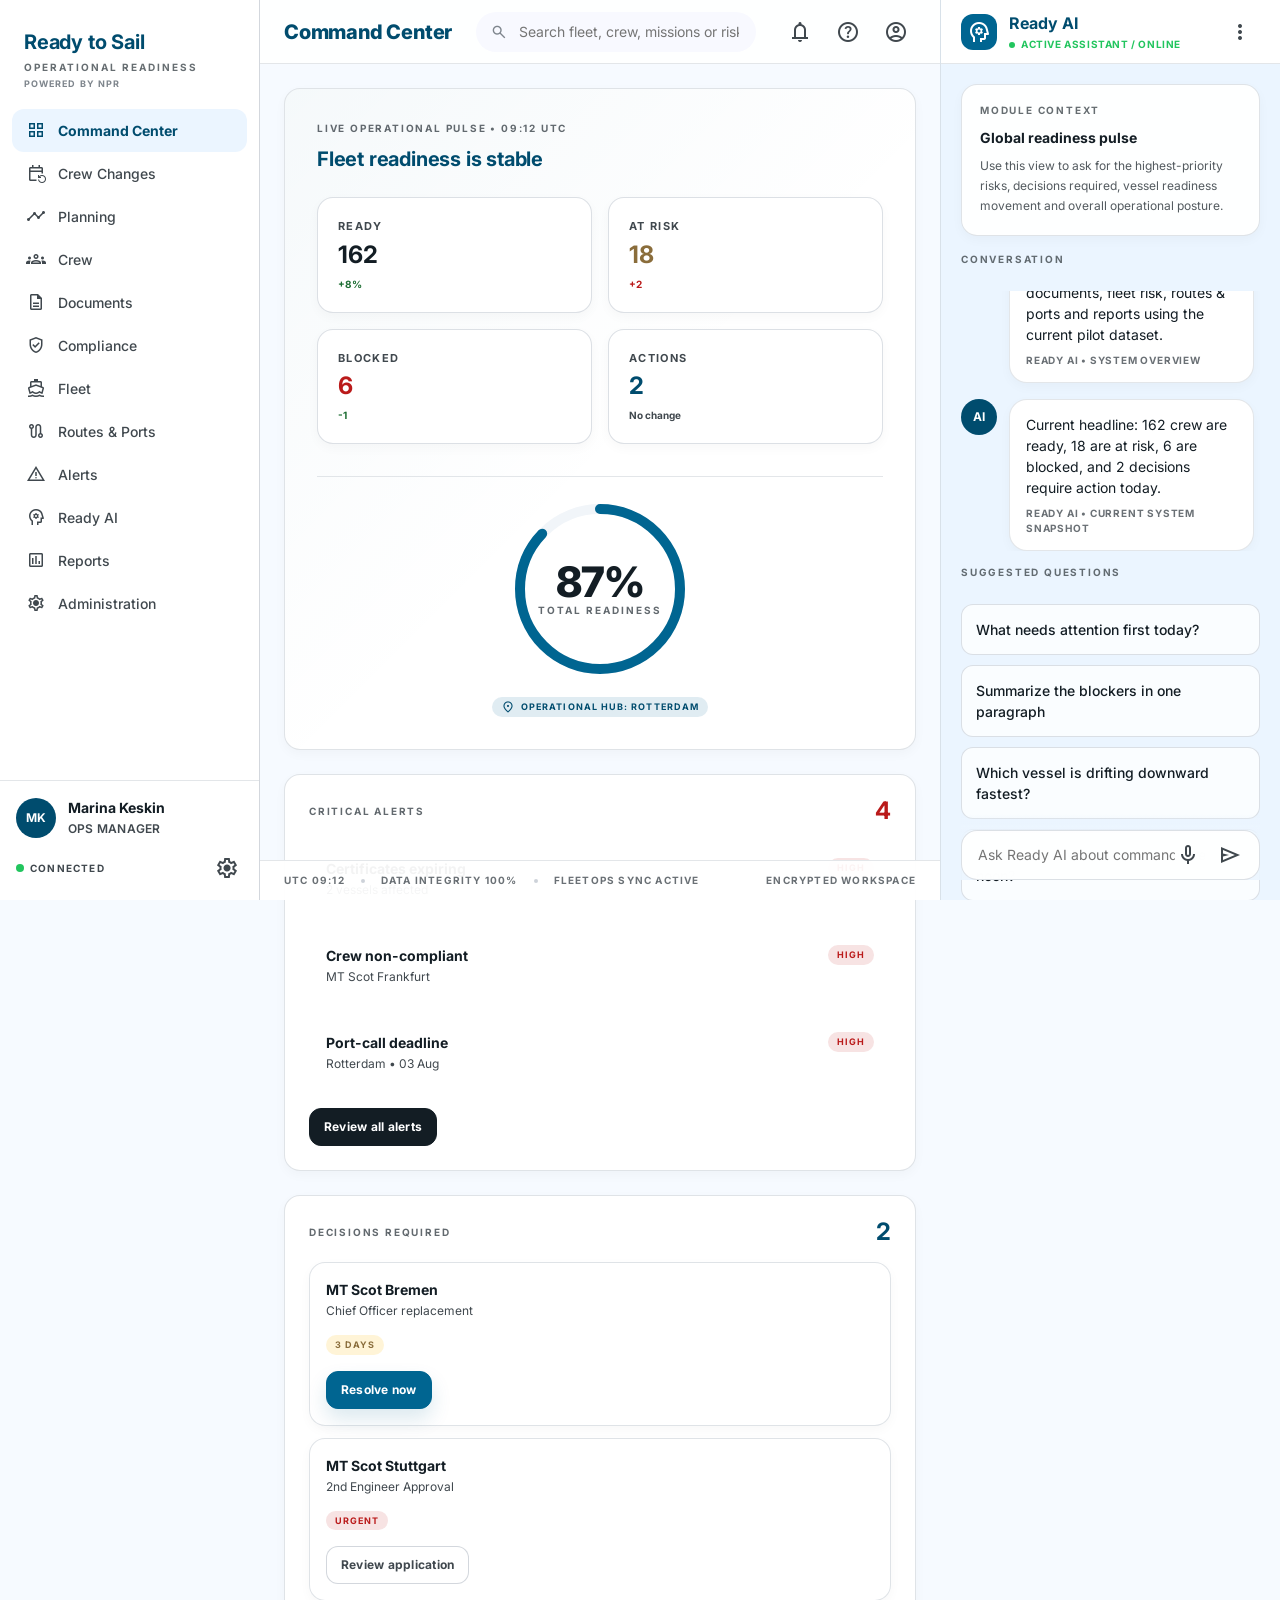
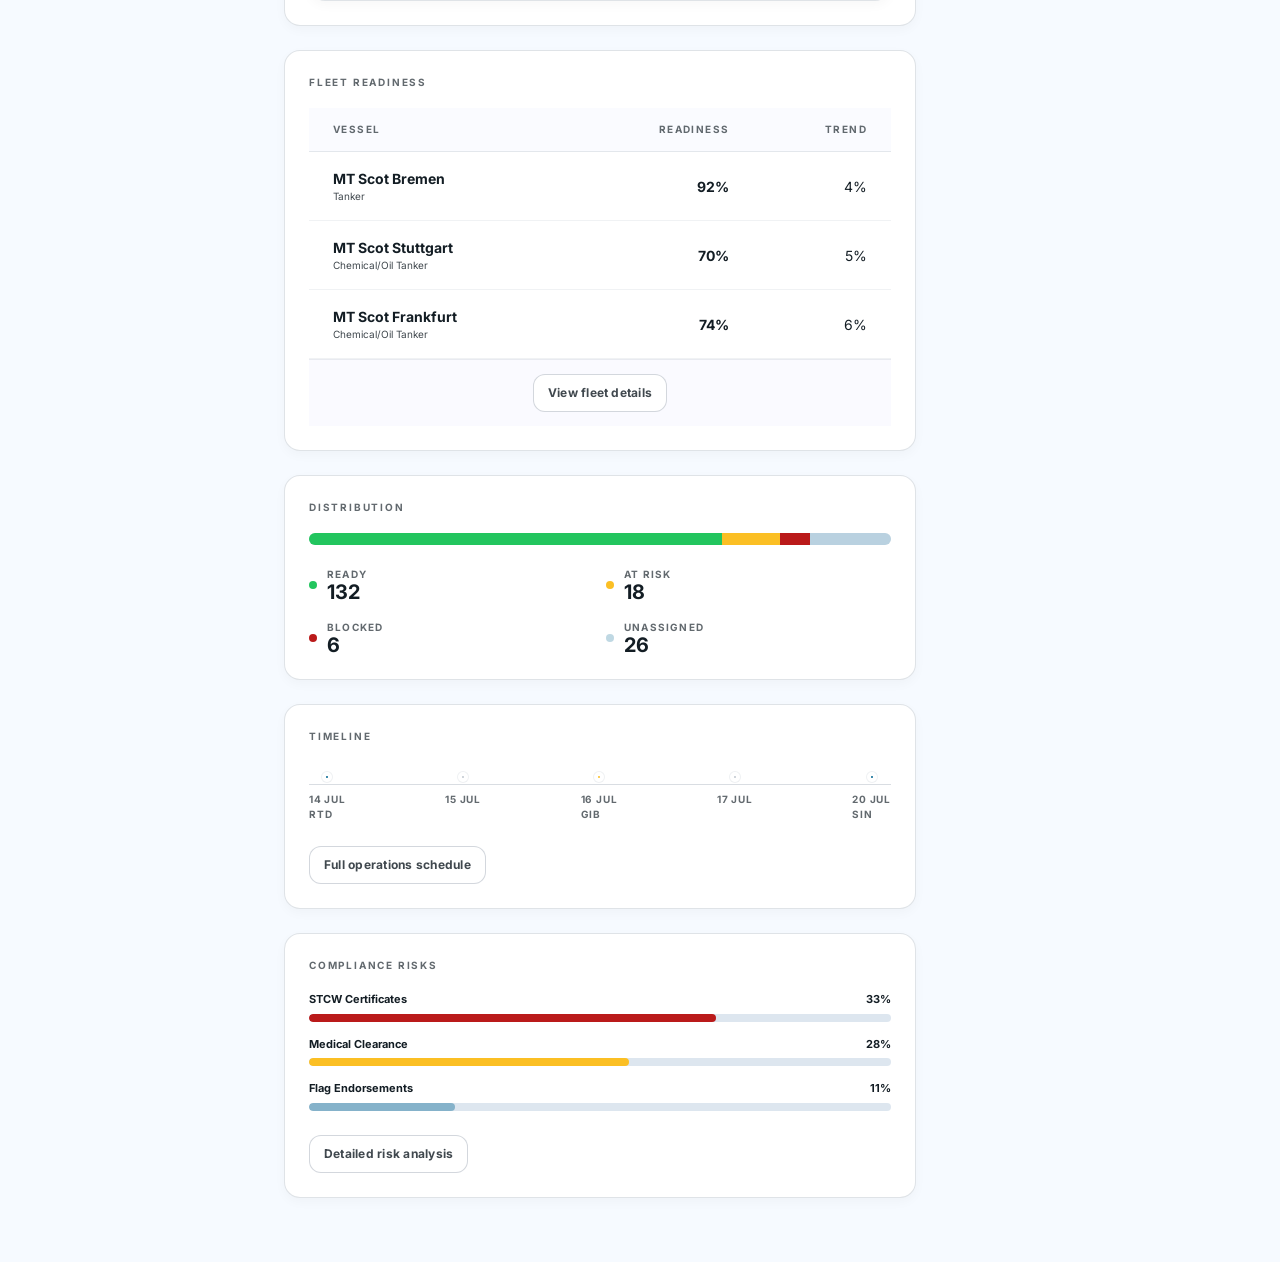
==== commit dc42b39f: "Audit and improve functional demo state" ====
--- a/index.html
+++ b/index.html
@@ -28,6 +28,10 @@
           <span class="material-symbols-outlined ic">event_repeat</span>
           <span>Crew Changes</span>
         </button>
+        <button class="navitem" data-view="planning">
+          <span class="material-symbols-outlined ic">timeline</span>
+          <span>Planning</span>
+        </button>
         <button class="navitem" data-view="crew">
           <span class="material-symbols-outlined ic">groups</span>
           <span>Crew</span>
@@ -35,6 +39,10 @@
         <button class="navitem" data-view="documents">
           <span class="material-symbols-outlined ic">description</span>
           <span>Documents</span>
+        </button>
+        <button class="navitem" data-view="compliance">
+          <span class="material-symbols-outlined ic">verified_user</span>
+          <span>Compliance</span>
         </button>
         <button class="navitem" data-view="fleet">
           <span class="material-symbols-outlined ic">directions_boat</span>
@@ -44,6 +52,10 @@
           <span class="material-symbols-outlined ic">route</span>
           <span>Routes &amp; Ports</span>
         </button>
+        <button class="navitem" data-view="alerts">
+          <span class="material-symbols-outlined ic">warning</span>
+          <span>Alerts</span>
+        </button>
         <button class="navitem" data-view="ready-ai">
           <span class="material-symbols-outlined ic">psychology</span>
           <span>Ready AI</span>
@@ -51,6 +63,10 @@
         <button class="navitem" data-view="reports">
           <span class="material-symbols-outlined ic">assessment</span>
           <span>Reports</span>
+        </button>
+        <button class="navitem" data-view="admin">
+          <span class="material-symbols-outlined ic">settings</span>
+          <span>Administration</span>
         </button>
       </nav>
 
@@ -64,7 +80,7 @@
         </div>
         <div class="status-row">
           <div class="status-live">Connected</div>
-          <button class="sidebar-gear" data-toast="Settings are not interactive in this prototype." aria-label="Settings">
+          <button class="sidebar-gear" data-nav="admin" aria-label="Settings">
             <span class="material-symbols-outlined">settings</span>
           </button>
         </div>
@@ -81,13 +97,13 @@
           </div>
         </div>
         <div class="topbar-right">
-          <button class="icon-btn" data-toast="Notifications are static in this demo." aria-label="Notifications">
+          <button class="icon-btn" data-nav="alerts" aria-label="Notifications">
             <span class="material-symbols-outlined">notifications</span>
           </button>
-          <button class="icon-btn" data-toast="Help is not wired in this prototype." aria-label="Help">
+          <button class="icon-btn" data-action="help-center" aria-label="Help">
             <span class="material-symbols-outlined">help_outline</span>
           </button>
-          <button class="icon-btn" data-toast="Profile actions are not interactive in this prototype." aria-label="Profile">
+          <button class="icon-btn" data-nav="admin" aria-label="Profile">
             <span class="material-symbols-outlined">account_circle</span>
           </button>
         </div>
@@ -162,7 +178,7 @@
                   <div class="list-item">
                     <div>
                       <div class="list-title">Crew non-compliant</div>
-                      <div class="list-meta">MT Northern Star</div>
+                      <div class="list-meta">MT Scot Frankfurt</div>
                     </div>
                     <span class="badge blocked">High</span>
                   </div>
@@ -175,7 +191,7 @@
                   </div>
                 </div>
                 <div style="margin-top:18px;">
-                  <button class="btn btn-dark" data-nav="documents">Review all alerts</button>
+                  <button class="btn btn-dark" data-nav="alerts">Review all alerts</button>
                 </div>
               </div>
 
@@ -189,13 +205,13 @@
                     <div class="list-title">MT Scot Bremen</div>
                     <div class="list-meta">Chief Officer replacement</div>
                     <div style="margin:12px 0 16px;"><span class="badge risk">3 days</span></div>
-                    <button class="btn btn-primary" data-nav="crew-changes">Resolve now</button>
+                    <button class="btn btn-primary" data-nav="matching">Resolve now</button>
                   </div>
                   <div class="card kpi-card--soft" style="padding:16px;">
-                    <div class="list-title">MT Northern Star</div>
+                    <div class="list-title">MT Scot Stuttgart</div>
                     <div class="list-meta">2nd Engineer Approval</div>
                     <div style="margin:12px 0 16px;"><span class="badge blocked">Urgent</span></div>
-                    <button class="btn" data-nav="crew">Review application</button>
+                    <button class="btn" data-action="open-crew-profile" data-key="ferdi">Review application</button>
                   </div>
                 </div>
               </div>
@@ -220,14 +236,14 @@
                         <td style="text-align:right;" class="text-ready">4%</td>
                       </tr>
                       <tr>
-                        <td><strong>MT Alaska Voyager</strong><div class="muted" style="font-size:10px;">LNG Carrier</div></td>
-                        <td style="text-align:right;"><strong>71%</strong></td>
-                        <td style="text-align:right;" class="text-blocked">3%</td>
+                        <td><strong>MT Scot Stuttgart</strong><div class="muted" style="font-size:10px;">Chemical/Oil Tanker</div></td>
+                        <td style="text-align:right;"><strong>70%</strong></td>
+                        <td style="text-align:right;" class="text-blocked">5%</td>
                       </tr>
                       <tr>
-                        <td><strong>MT Northern Star</strong><div class="muted" style="font-size:10px;">Aframax</div></td>
-                        <td style="text-align:right;"><strong>64%</strong></td>
-                        <td style="text-align:right;" class="text-blocked">5%</td>
+                        <td><strong>MT Scot Frankfurt</strong><div class="muted" style="font-size:10px;">Chemical/Oil Tanker</div></td>
+                        <td style="text-align:right;"><strong>74%</strong></td>
+                        <td style="text-align:right;" class="text-blocked">6%</td>
                       </tr>
                     </tbody>
                   </table>
@@ -293,7 +309,7 @@
                   </div>
                 </div>
                 <div style="margin-top:24px;">
-                  <button class="btn" data-nav="documents">Detailed risk analysis</button>
+                  <button class="btn" data-nav="compliance">Detailed risk analysis</button>
                 </div>
               </div>
             </div>
@@ -315,8 +331,8 @@
                   <div class="eyebrow">Crew Rotation Manifest</div>
                 </div>
                 <div style="display:flex; gap:8px;">
-                  <button class="btn" data-toast="Filter is not interactive in this prototype.">Filter</button>
-                  <button class="btn" data-toast="Export is not interactive in this prototype.">Export</button>
+                  <button class="btn" data-action="filter-crew-changes">Filter</button>
+                  <button class="btn" data-action="export-crew-changes">Export</button>
                 </div>
               </div>
               <div class="table-wrap">
@@ -337,53 +353,53 @@
                   <tbody>
                     <tr>
                       <td><strong>MT Scot Bremen</strong></td>
-                      <td>Artyom Volkov<div class="muted" style="font-size:10px;">ID: #88291</div></td>
-                      <td class="muted">Chief Engineer</td>
+                      <td>Hakan Çalhanoğlu<div class="muted" style="font-size:10px;">ID: #88401</div></td>
+                      <td class="muted">Chief Officer</td>
+                      <td class="muted">Gibraltar</td>
+                      <td><strong>14 Jul 2026</strong></td>
+                      <td><strong class="text-ready">99%</strong></td>
+                      <td><span class="badge ready">Ready</span></td>
+                      <td><span class="badge live">Low</span></td>
+                      <td style="text-align:right;"><button class="btn" data-action="open-matching" data-key="bremen">Open</button></td>
+                    </tr>
+                    <tr>
+                      <td><strong>MT Scot Stuttgart</strong></td>
+                      <td>Ferdi Kadıoğlu<div class="muted" style="font-size:10px;">ID: #88409</div></td>
+                      <td class="muted">Second Engineer</td>
                       <td class="muted">Rotterdam</td>
-                      <td><strong>Oct 24 - 26</strong></td>
-                      <td><strong class="text-ready">92%</strong></td>
-                      <td><span class="badge ready">Ready</span></td>
-                      <td><span class="badge live">Low</span></td>
-                      <td style="text-align:right;"><button class="btn" data-toast="Rotation already cleared in the prototype.">Clear</button></td>
-                    </tr>
-                    <tr>
-                      <td><strong>LPG Navigator</strong></td>
-                      <td>Elena Rossi<div class="muted" style="font-size:10px;">ID: #88245</div></td>
-                      <td class="muted">Second Officer</td>
-                      <td class="muted">Singapore</td>
-                      <td><strong>Oct 26 - 28</strong></td>
-                      <td><strong class="text-risk">64%</strong></td>
+                      <td><strong>22 Jul 2026</strong></td>
+                      <td><strong class="text-risk">90%</strong></td>
                       <td><span class="badge risk">At Risk</span></td>
                       <td><span class="badge risk">Medium</span></td>
-                      <td style="text-align:right;"><button class="btn btn-primary" data-nav="crew">View details</button></td>
-                    </tr>
-                    <tr>
-                      <td><strong>MT Northern Star</strong></td>
-                      <td>Jameson Cook<div class="muted" style="font-size:10px;">ID: #88102</div></td>
-                      <td class="muted">Deck Cadet</td>
-                      <td class="muted">Rotterdam</td>
-                      <td><strong>Oct 24 - 25</strong></td>
-                      <td><strong class="text-blocked">48%</strong></td>
+                      <td style="text-align:right;"><button class="btn btn-primary" data-action="open-matching" data-key="stuttgart">View details</button></td>
+                    </tr>
+                    <tr>
+                      <td><strong>MT Scot Frankfurt</strong></td>
+                      <td>Rüştü Reçber<div class="muted" style="font-size:10px;">ID: #88405</div></td>
+                      <td class="muted">Master</td>
+                      <td class="muted">Fos-sur-Mer</td>
+                      <td><strong>19 Aug 2026</strong></td>
+                      <td><strong class="text-blocked">74%</strong></td>
                       <td><span class="badge blocked">Blocked</span></td>
                       <td><span class="badge blocked">High</span></td>
-                      <td style="text-align:right;"><button class="btn btn-primary" data-nav="documents">Resolve</button></td>
-                    </tr>
-                    <tr>
-                      <td><strong>Baltic Horizon</strong></td>
-                      <td>Li Wei<div class="muted" style="font-size:10px;">ID: #88331</div></td>
-                      <td class="muted">Cook</td>
-                      <td class="muted">Hamburg</td>
-                      <td><strong>Oct 29 - 31</strong></td>
-                      <td><strong>72%</strong></td>
-                      <td><span class="badge live">Pending</span></td>
-                      <td><span class="badge live">Low</span></td>
-                      <td style="text-align:right;"><button class="btn" data-toast="Rotation review is not interactive in this prototype.">Clear</button></td>
+                      <td style="text-align:right;"><button class="btn btn-primary" data-action="open-crew-profile" data-key="rustu">Resolve</button></td>
+                    </tr>
+                    <tr>
+                      <td><strong>MT Scot Hamburg</strong></td>
+                      <td>Cenk Tosun<div class="muted" style="font-size:10px;">ID: #88404</div></td>
+                      <td class="muted">Second Officer</td>
+                      <td class="muted">Antwerp</td>
+                      <td><strong>03 Sep 2026</strong></td>
+                      <td><strong class="text-risk">88%</strong></td>
+                      <td><span class="badge risk">At Risk</span></td>
+                      <td><span class="badge risk">Medium</span></td>
+                      <td style="text-align:right;"><button class="btn" data-action="open-crew-profile" data-key="cenk">Review</button></td>
                     </tr>
                   </tbody>
                 </table>
               </div>
               <div class="table-foot">
-                <button class="btn" data-toast="Showing a static sample of active rotations.">View all 162 rotations</button>
+                <button class="btn" data-nav="planning">View all 162 rotations</button>
               </div>
             </div>
 
@@ -392,12 +408,12 @@
                 <div class="card-header"><div class="eyebrow">Flight Logistics</div></div>
                 <div class="list-stack">
                   <div class="list-item" style="background:rgba(235,245,255,0.28); border-color:rgba(192,199,207,0.4);">
-                    <div><div class="list-title">KLM 803</div><div class="list-meta">AMS → SIN • Volkov, A.</div></div>
-                    <div style="text-align:right;"><div class="badge ready">On Time</div><div class="list-meta">Arrival: 06:45</div></div>
+                    <div><div class="list-title">TK 1951</div><div class="list-meta">IST → GIB • Çalhanoğlu, H.</div></div>
+                    <div style="text-align:right;"><div class="badge ready">On Time</div><div class="list-meta">Arrival: 09:10</div></div>
                   </div>
                   <div class="list-item">
-                    <div><div class="list-title">LH 456</div><div class="list-meta">FRA → RTD • Rossi, E.</div></div>
-                    <div style="text-align:right;"><div class="badge blocked">Delayed (+4h)</div><div class="list-meta">Arrival: 14:20</div></div>
+                    <div><div class="list-title">TK 1543</div><div class="list-meta">IST → RTM • Kadıoğlu, F.</div></div>
+                    <div style="text-align:right;"><div class="badge blocked">Pending approval</div><div class="list-meta">Arrival: 17:55</div></div>
                   </div>
                 </div>
               </div>
@@ -406,12 +422,12 @@
                 <div class="card-header"><div class="eyebrow">Visa Readiness</div></div>
                 <div class="metric-row">
                   <div class="metric-row-item">
-                    <div class="metric-row-head"><span>Singapore Business</span><span>75%</span></div>
-                    <div class="metric-bar"><span style="width:75%; background:#006591;"></span></div>
+                    <div class="metric-row-head"><span>Schengen</span><span>92%</span></div>
+                    <div class="metric-bar"><span style="width:92%; background:#006591;"></span></div>
                   </div>
                   <div class="metric-row-item">
-                    <div class="metric-row-head"><span>USA C1/D</span><span>30%</span></div>
-                    <div class="metric-bar"><span style="width:30%; background:#fbbf24;"></span></div>
+                    <div class="metric-row-head"><span>USA C1/D</span><span>68%</span></div>
+                    <div class="metric-bar"><span style="width:68%; background:#fbbf24;"></span></div>
                   </div>
                 </div>
               </div>
@@ -432,8 +448,8 @@
               <div class="table-toolbar">
                 <div class="eyebrow">Crew Readiness Manifest</div>
                 <div style="display:flex; gap:8px;">
-                  <button class="btn" data-toast="Filter is not interactive in this prototype.">Filter</button>
-                  <button class="btn" data-toast="Export is not interactive in this prototype.">Export</button>
+                  <button class="btn" data-action="filter-crew">Filter</button>
+                  <button class="btn" data-action="export-crew">Export</button>
                 </div>
               </div>
               <div class="table-wrap">
@@ -454,70 +470,130 @@
                   </thead>
                   <tbody>
                     <tr>
+                      <td><strong>Merih Demiral</strong><div class="muted" style="font-size:10px;">ID: #88400</div></td>
+                      <td class="muted">Master</td>
+                      <td>MT Scot Dresden</td>
+                      <td>Istanbul</td>
+                      <td><strong class="text-ready">97%</strong></td>
+                      <td class="text-ready"><strong>Ready</strong></td>
+                      <td class="text-ready"><strong>Ready</strong></td>
+                      <td class="text-ready"><strong>Ready</strong></td>
+                      <td><span class="badge ready">Ready</span></td>
+                      <td><button class="btn" data-action="open-crew-profile" data-key="merih">Review</button></td>
+                    </tr>
+                    <tr>
                       <td><strong>Hakan Çalhanoğlu</strong><div class="muted" style="font-size:10px;">ID: #88401</div></td>
                       <td class="muted">Chief Officer</td>
-                      <td>MT Scot Bremen</td>
+                      <td>Available</td>
                       <td>Istanbul</td>
                       <td><strong class="text-ready">99%</strong></td>
                       <td class="text-ready"><strong>Ready</strong></td>
                       <td class="text-ready"><strong>Ready</strong></td>
                       <td class="text-ready"><strong>Ready</strong></td>
                       <td><span class="badge ready">Ready</span></td>
-                      <td><button class="btn btn-primary" data-nav="crew-changes">Assign</button></td>
+                      <td><button class="btn btn-primary" data-action="open-matching" data-key="bremen">Assign</button></td>
                     </tr>
                     <tr>
                       <td><strong>Nihat Kahveci</strong><div class="muted" style="font-size:10px;">ID: #88402</div></td>
                       <td class="muted">Chief Officer</td>
-                      <td>MT Scot Bremen</td>
+                      <td>Available</td>
                       <td>Gibraltar</td>
                       <td><strong class="text-ready">95%</strong></td>
                       <td class="text-ready"><strong>Ready</strong></td>
                       <td class="text-risk"><strong>60d</strong></td>
                       <td class="text-ready"><strong>Ready</strong></td>
                       <td><span class="badge risk">At Risk</span></td>
-                      <td><button class="btn" data-toast="Crew review is not interactive in this prototype.">Review</button></td>
-                    </tr>
-                    <tr>
-                      <td><strong>Elena Rossi</strong><div class="muted" style="font-size:10px;">ID: #88345</div></td>
-                      <td class="muted">Second Engineer</td>
-                      <td>LPG Navigator</td>
-                      <td>Singapore</td>
+                      <td><button class="btn" data-action="open-crew-profile" data-key="nihat">Review</button></td>
+                    </tr>
+                    <tr>
+                      <td><strong>Emre Belözoğlu</strong><div class="muted" style="font-size:10px;">ID: #88403</div></td>
+                      <td class="muted">Chief Engineer</td>
+                      <td>MT Scot Bayern</td>
+                      <td>Algeciras</td>
                       <td><strong>82%</strong></td>
                       <td class="text-ready"><strong>STCW Ready</strong></td>
                       <td class="text-ready"><strong>Ready</strong></td>
+                      <td class="text-risk"><strong>Passport Alert</strong></td>
+                      <td><span class="badge risk">At Risk</span></td>
+                      <td><button class="btn" data-action="open-crew-profile" data-key="emre">Review</button></td>
+                    </tr>
+                    <tr>
+                      <td><strong>Cenk Tosun</strong><div class="muted" style="font-size:10px;">ID: #88404</div></td>
+                      <td class="muted">Second Officer</td>
+                      <td>MT Scot Hamburg</td>
+                      <td>Antwerp</td>
+                      <td><strong class="text-risk">88%</strong></td>
+                      <td class="text-ready"><strong>Ready</strong></td>
+                      <td class="text-risk"><strong>Medical Due</strong></td>
+                      <td class="text-ready"><strong>Ready</strong></td>
+                      <td><span class="badge risk">At Risk</span></td>
+                      <td><button class="btn" data-action="open-crew-profile" data-key="cenk">Review</button></td>
+                    </tr>
+                    <tr>
+                      <td><strong>Rüştü Reçber</strong><div class="muted" style="font-size:10px;">ID: #88405</div></td>
+                      <td class="muted">Master</td>
+                      <td>MT Scot Frankfurt</td>
+                      <td>Fos-sur-Mer</td>
+                      <td><strong class="text-blocked">74%</strong></td>
+                      <td class="text-blocked"><strong>Cert Expired</strong></td>
+                      <td class="text-ready"><strong>Ready</strong></td>
+                      <td class="text-ready"><strong>Ready</strong></td>
+                      <td><span class="badge blocked">Blocked</span></td>
+                      <td><button class="btn" data-action="open-crew-profile" data-key="rustu">Fix</button></td>
+                    </tr>
+                    <tr>
+                      <td><strong>Arda Güler</strong><div class="muted" style="font-size:10px;">ID: #88406</div></td>
+                      <td class="muted">Second Officer</td>
+                      <td>Available</td>
+                      <td>Istanbul</td>
+                      <td><strong class="text-ready">98%</strong></td>
+                      <td class="text-ready"><strong>Ready</strong></td>
+                      <td class="text-ready"><strong>Ready</strong></td>
+                      <td class="text-ready"><strong>Ready</strong></td>
+                      <td><span class="badge ready">Ready</span></td>
+                      <td><button class="btn" data-action="open-crew-profile" data-key="arda">Review</button></td>
+                    </tr>
+                    <tr>
+                      <td><strong>Ozan Kabak</strong><div class="muted" style="font-size:10px;">ID: #88407</div></td>
+                      <td class="muted">Third Engineer</td>
+                      <td>MT Scot Stuttgart</td>
+                      <td>Rotterdam</td>
+                      <td><strong class="text-ready">94%</strong></td>
+                      <td class="text-ready"><strong>Ready</strong></td>
+                      <td class="text-ready"><strong>Ready</strong></td>
+                      <td class="text-ready"><strong>Ready</strong></td>
+                      <td><span class="badge ready">Ready</span></td>
+                      <td><button class="btn" data-action="open-crew-profile" data-key="ozan">Review</button></td>
+                    </tr>
+                    <tr>
+                      <td><strong>Kerem Aktürkoğlu</strong><div class="muted" style="font-size:10px;">ID: #88408</div></td>
+                      <td class="muted">Chief Officer</td>
+                      <td>MT Scot Munchen</td>
+                      <td>Trieste</td>
+                      <td><strong class="text-ready">96%</strong></td>
+                      <td class="text-ready"><strong>Ready</strong></td>
+                      <td class="text-ready"><strong>Ready</strong></td>
+                      <td class="text-ready"><strong>Ready</strong></td>
+                      <td><span class="badge ready">Ready</span></td>
+                      <td><button class="btn" data-action="open-crew-profile" data-key="kerem">Review</button></td>
+                    </tr>
+                    <tr>
+                      <td><strong>Ferdi Kadıoğlu</strong><div class="muted" style="font-size:10px;">ID: #88409</div></td>
+                      <td class="muted">Second Engineer</td>
+                      <td>Available</td>
+                      <td>Istanbul</td>
+                      <td><strong class="text-risk">90%</strong></td>
+                      <td class="text-ready"><strong>Ready</strong></td>
+                      <td class="text-ready"><strong>Ready</strong></td>
                       <td class="text-risk"><strong>Visa Pending</strong></td>
                       <td><span class="badge risk">At Risk</span></td>
-                      <td><button class="btn" data-nav="documents">Resolve</button></td>
-                    </tr>
-                    <tr>
-                      <td><strong>Jameson Cook</strong><div class="muted" style="font-size:10px;">ID: #88102</div></td>
-                      <td class="muted">Deck Cadet</td>
-                      <td>Nordic Star</td>
-                      <td>Rotterdam</td>
-                      <td><strong class="text-blocked">48%</strong></td>
-                      <td class="text-blocked"><strong>Missing STCW</strong></td>
-                      <td class="text-ready"><strong>Ready</strong></td>
-                      <td class="text-risk"><strong>Pending</strong></td>
-                      <td><span class="badge blocked">Blocked</span></td>
-                      <td><button class="btn" data-nav="documents">Fix</button></td>
-                    </tr>
-                    <tr>
-                      <td><strong>Li Wei</strong><div class="muted" style="font-size:10px;">ID: #88405</div></td>
-                      <td class="muted">Cook</td>
-                      <td>Baltic Horizon</td>
-                      <td>Hamburg</td>
-                      <td><strong class="text-risk">74%</strong></td>
-                      <td class="text-ready"><strong>Ready</strong></td>
-                      <td class="text-risk"><strong>Expiring</strong></td>
-                      <td class="text-ready"><strong>Ready</strong></td>
-                      <td><span class="badge risk">At Risk</span></td>
-                      <td><button class="btn" data-toast="Crew review is not interactive in this prototype.">Review</button></td>
+                      <td><button class="btn" data-action="open-crew-profile" data-key="ferdi">Review</button></td>
                     </tr>
                   </tbody>
                 </table>
               </div>
               <div class="table-foot">
-                <button class="btn" data-toast="Showing a static sample of 162 crew members.">View all 162 crew members</button>
+                <button class="btn" data-action="show-roster-scope">View original crew roster sample</button>
               </div>
             </div>
 
@@ -525,9 +601,9 @@
               <div class="card pad-lg">
                 <div class="eyebrow" style="margin-bottom:18px;">Certification Watch</div>
                 <div class="list-stack">
-                  <div class="list-item"><div><div class="list-title">Seafarer's Medical</div><div class="list-meta">Artyom Volkov • Exp: 12 days</div></div><span class="badge blocked">Critical</span></div>
-                  <div class="list-item"><div><div class="list-title">STCW Advanced FF</div><div class="list-meta">Li Wei • Exp: 24 days</div></div><span class="badge risk">Expiring</span></div>
-                  <div class="list-item"><div><div class="list-title">Flag State Endorsement</div><div class="list-meta">Elena Rossi • Exp: 41 days</div></div><span class="badge live">Due Soon</span></div>
+                  <div class="list-item"><div><div class="list-title">Passport</div><div class="list-meta">Emre Belözoğlu • Expires before next assignment</div></div><span class="badge blocked">Critical</span></div>
+                  <div class="list-item"><div><div class="list-title">Medical Certificate</div><div class="list-meta">Cenk Tosun • Exp: 12 days</div></div><span class="badge risk">Expiring</span></div>
+                  <div class="list-item"><div><div class="list-title">Advanced Oil Tanker</div><div class="list-meta">Rüştü Reçber • Expired</div></div><span class="badge live">Due Soon</span></div>
                 </div>
               </div>
               <div class="card pad-lg">
@@ -568,8 +644,8 @@
               <div class="table-toolbar">
                 <div class="eyebrow">Document Readiness Manifest</div>
                 <div style="display:flex; gap:8px;">
-                  <button class="btn" data-toast="Export is not interactive in this prototype.">Export</button>
-                  <button class="btn btn-primary" data-toast="Bulk validation is not interactive in this prototype.">Bulk Validate</button>
+                  <button class="btn" data-action="export-documents">Export</button>
+                  <button class="btn btn-primary" data-action="bulk-validate">Bulk Validate</button>
                 </div>
               </div>
               <div class="table-wrap">
@@ -597,40 +673,40 @@
                       <td><span class="badge ready">Verified</span></td>
                       <td><span class="badge ready">Low</span></td>
                       <td><span class="badge ready">Ready</span></td>
-                      <td><button class="btn" data-toast="Document viewer is not interactive in this prototype.">View</button></td>
+                      <td><button class="btn" data-action="view-document" data-key="passport-hc">View</button></td>
                     </tr>
                     <tr>
                       <td><strong>STCW Advanced Fire Fighting</strong></td>
-                      <td class="muted">Li Wei</td>
+                      <td class="muted">Cenk Tosun</td>
                       <td class="muted">Certification</td>
-                      <td class="muted">Baltic Horizon</td>
-                      <td class="text-risk"><strong>24 days</strong></td>
+                      <td class="muted">MT Scot Hamburg</td>
+                      <td class="text-risk"><strong>12 days</strong></td>
                       <td><span class="badge ready">Verified</span></td>
                       <td><span class="badge risk">Medium</span></td>
                       <td><span class="badge risk">Expiring</span></td>
-                      <td><button class="btn" data-toast="Renewal flow is not interactive in this prototype.">Renew</button></td>
+                      <td><button class="btn" data-action="renew-document" data-key="medical-cenk">Renew</button></td>
                     </tr>
                     <tr>
                       <td><strong>Seaman Book</strong></td>
-                      <td class="muted">Jameson Cook</td>
+                      <td class="muted">Emre Belözoğlu</td>
                       <td class="muted">Identity</td>
-                      <td class="muted">Nordic Star</td>
-                      <td class="text-blocked"><strong>Missing</strong></td>
+                      <td class="muted">MT Scot Bayern</td>
+                      <td class="text-blocked"><strong>Renew now</strong></td>
                       <td class="muted"><em>Not verified</em></td>
                       <td><span class="badge blocked">High</span></td>
                       <td><span class="badge blocked">Blocked</span></td>
-                      <td><button class="btn" data-toast="Request workflow is not interactive in this prototype.">Request</button></td>
+                      <td><button class="btn" data-action="request-document" data-key="seamanbook-emre">Request</button></td>
                     </tr>
                     <tr>
                       <td><strong>USA C1/D Visa</strong></td>
-                      <td class="muted">Elena Rossi</td>
+                      <td class="muted">Ferdi Kadıoğlu</td>
                       <td class="muted">Visa</td>
-                      <td class="muted">LPG Navigator</td>
+                      <td class="muted">MT Scot Stuttgart</td>
                       <td class="text-primary"><strong><em>Pending</em></strong></td>
                       <td class="muted"><em>In progress</em></td>
                       <td><span class="badge live">Medium</span></td>
                       <td><span class="badge live">Pending</span></td>
-                      <td><button class="btn" data-nav="crew-changes">Resolve</button></td>
+                      <td><button class="btn" data-action="open-matching" data-key="stuttgart">Resolve</button></td>
                     </tr>
                     <tr>
                       <td><strong>Flag State Endorsement</strong></td>
@@ -641,13 +717,13 @@
                       <td><span class="badge ready">Verified</span></td>
                       <td><span class="badge risk">Medium</span></td>
                       <td><span class="badge risk">At Risk</span></td>
-                      <td><button class="btn" data-toast="Document review is not interactive in this prototype.">Review</button></td>
+                      <td><button class="btn" data-action="review-document" data-key="flag-endorsement-elena">Review</button></td>
                     </tr>
                   </tbody>
                 </table>
               </div>
               <div class="table-foot">
-                <button class="btn" data-toast="Showing a static sample of operational documents.">View all operational documents</button>
+                <button class="btn" data-action="show-document-scope">View all operational documents</button>
               </div>
             </div>
 
@@ -700,8 +776,8 @@
               <div class="table-toolbar">
                 <div class="eyebrow">Fleet Readiness Manifest</div>
                 <div style="display:flex; gap:8px;">
-                  <button class="btn" data-toast="Filter is not interactive in this prototype.">Filter</button>
-                  <button class="btn" data-toast="Export is not interactive in this prototype.">Export</button>
+                  <button class="btn" data-action="filter-fleet">Filter</button>
+                  <button class="btn" data-action="export-fleet">Export</button>
                 </div>
               </div>
               <div class="table-wrap">
@@ -722,58 +798,135 @@
                   <tbody>
                     <tr>
                       <td><strong class="text-primary">MT Scot Bremen</strong></td>
-                      <td class="muted">Tanker</td>
+                      <td class="muted">Chemical/Oil Tanker</td>
                       <td class="muted">Rotterdam</td>
                       <td class="muted">Gibraltar · 14 Jul</td>
                       <td>Crew Ready</td>
                       <td class="muted">Compliance Ready</td>
                       <td style="text-align:center;"><strong class="text-ready">92%</strong></td>
                       <td><span class="badge ready">Ready</span></td>
-                      <td style="text-align:right;"><button class="btn" data-nav="routes-ports">View</button></td>
-                    </tr>
-                    <tr>
-                      <td><strong class="text-primary">LPG Navigator</strong></td>
-                      <td class="muted">LPG Carrier</td>
-                      <td class="muted">Singapore</td>
-                      <td class="muted">Fujairah · 20 Jul</td>
-                      <td>Crew At Risk</td>
-                      <td class="muted">Visa Pending</td>
-                      <td style="text-align:center;"><strong class="text-risk">71%</strong></td>
+                      <td style="text-align:right;"><button class="btn" data-action="open-vessel-detail" data-key="bremen">View</button></td>
+                    </tr>
+                    <tr>
+                      <td><strong class="text-primary">MT Scot Stuttgart</strong></td>
+                      <td class="muted">Chemical/Oil Tanker</td>
+                      <td class="muted">Rotterdam</td>
+                      <td class="muted">Rotterdam · 22 Jul</td>
+                      <td>Crew Pending</td>
+                      <td class="muted">Candidate gap</td>
+                      <td style="text-align:center;"><strong class="text-risk">70%</strong></td>
                       <td><span class="badge risk">At Risk</span></td>
-                      <td style="text-align:right;"><button class="btn" data-nav="documents">Review</button></td>
-                    </tr>
-                    <tr>
-                      <td><strong class="text-primary">MT Northern Star</strong></td>
-                      <td class="muted">Tanker</td>
-                      <td class="muted">Gibraltar</td>
-                      <td class="muted">Rotterdam · 24 Jul</td>
-                      <td>Crew Gap</td>
-                      <td class="muted">Medical Block</td>
-                      <td style="text-align:center;"><strong class="text-risk">64%</strong></td>
+                      <td style="text-align:right;"><button class="btn btn-primary" data-action="open-vessel-detail" data-key="stuttgart">Review</button></td>
+                    </tr>
+                    <tr>
+                      <td><strong class="text-primary">MT Scot Hamburg</strong></td>
+                      <td class="muted">Chemical/Oil Tanker</td>
+                      <td class="muted">Antwerp</td>
+                      <td class="muted">Antwerp · 03 Sep</td>
+                      <td>Medical Due</td>
+                      <td class="muted">Compliant</td>
+                      <td style="text-align:center;"><strong class="text-risk">88%</strong></td>
                       <td><span class="badge risk">At Risk</span></td>
-                      <td style="text-align:right;"><button class="btn btn-primary" data-nav="crew-changes">Intervene</button></td>
-                    </tr>
-                    <tr>
-                      <td><strong class="text-primary">Baltic Horizon</strong></td>
-                      <td class="muted">Container</td>
-                      <td class="muted">Hamburg</td>
-                      <td class="muted">Singapore · 03 Aug</td>
+                      <td style="text-align:right;"><button class="btn" data-action="open-vessel-detail" data-key="hamburg">View</button></td>
+                    </tr>
+                    <tr>
+                      <td><strong class="text-primary">MT Scot Bayern</strong></td>
+                      <td class="muted">Chemical/Oil Tanker</td>
+                      <td class="muted">Algeciras</td>
+                      <td class="muted">Algeciras · 11 Aug</td>
+                      <td>Passport Alert</td>
+                      <td class="muted">1 alert</td>
+                      <td style="text-align:center;"><strong class="text-risk">82%</strong></td>
+                      <td><span class="badge risk">At Risk</span></td>
+                      <td style="text-align:right;"><button class="btn" data-action="open-vessel-detail" data-key="bayern">View</button></td>
+                    </tr>
+                    <tr>
+                      <td><strong class="text-primary">MT Scot Berlin</strong></td>
+                      <td class="muted">Chemical/Oil Tanker</td>
+                      <td class="muted">Ravenna</td>
+                      <td class="muted">Ravenna · 26 Jul</td>
                       <td>Crew Ready</td>
-                      <td class="muted">STCW Ready</td>
-                      <td style="text-align:center;"><strong class="text-ready">85%</strong></td>
-                      <td><span class="badge ready">Ready</span></td>
-                      <td style="text-align:right;"><button class="btn" data-toast="Vessel detail is not interactive in this prototype.">View</button></td>
-                    </tr>
-                    <tr>
-                      <td><strong class="text-primary">Polar Sirius</strong></td>
-                      <td class="muted">Offshore Support</td>
-                      <td class="muted">Piraeus</td>
-                      <td class="muted">Santos · 08 Aug</td>
-                      <td>Crew Blocked</td>
-                      <td class="muted">Missing STCW</td>
-                      <td style="text-align:center;"><strong class="text-blocked">48%</strong></td>
+                      <td class="muted">Compliant</td>
+                      <td style="text-align:center;"><strong class="text-ready">96%</strong></td>
+                      <td><span class="badge ready">Ready</span></td>
+                      <td style="text-align:right;"><button class="btn" data-action="open-vessel-detail" data-key="berlin">View</button></td>
+                    </tr>
+                    <tr>
+                      <td><strong class="text-primary">MT Scot Munchen</strong></td>
+                      <td class="muted">Chemical/Oil Tanker</td>
+                      <td class="muted">Trieste</td>
+                      <td class="muted">Trieste · 04 Aug</td>
+                      <td>Crew Ready</td>
+                      <td class="muted">Compliant</td>
+                      <td style="text-align:center;"><strong class="text-ready">95%</strong></td>
+                      <td><span class="badge ready">Ready</span></td>
+                      <td style="text-align:right;"><button class="btn" data-action="open-vessel-detail" data-key="munchen">View</button></td>
+                    </tr>
+                    <tr>
+                      <td><strong class="text-primary">MT Scot Leipzig</strong></td>
+                      <td class="muted">Chemical/Oil Tanker</td>
+                      <td class="muted">Genoa</td>
+                      <td class="muted">Genoa · 31 Jul</td>
+                      <td>Crew Ready</td>
+                      <td class="muted">Compliant</td>
+                      <td style="text-align:center;"><strong class="text-ready">94%</strong></td>
+                      <td><span class="badge ready">Ready</span></td>
+                      <td style="text-align:right;"><button class="btn" data-action="open-vessel-detail" data-key="leipzig">View</button></td>
+                    </tr>
+                    <tr>
+                      <td><strong class="text-primary">MT Scot Frankfurt</strong></td>
+                      <td class="muted">Chemical/Oil Tanker</td>
+                      <td class="muted">Fos-sur-Mer</td>
+                      <td class="muted">Fos-sur-Mer · 19 Aug</td>
+                      <td>Master Risk</td>
+                      <td class="muted">Cert expired</td>
+                      <td style="text-align:center;"><strong class="text-blocked">74%</strong></td>
                       <td><span class="badge blocked">Blocked</span></td>
-                      <td style="text-align:right;"><button class="btn" data-nav="documents">Fix</button></td>
+                      <td style="text-align:right;"><button class="btn btn-primary" data-action="open-vessel-detail" data-key="frankfurt">Intervene</button></td>
+                    </tr>
+                    <tr>
+                      <td><strong class="text-primary">MT Scot Dresden</strong></td>
+                      <td class="muted">Chemical/Oil Tanker</td>
+                      <td class="muted">Marmara</td>
+                      <td class="muted">Marmara · 15 Jul</td>
+                      <td>Crew Ready</td>
+                      <td class="muted">Compliant</td>
+                      <td style="text-align:center;"><strong class="text-ready">97%</strong></td>
+                      <td><span class="badge ready">Ready</span></td>
+                      <td style="text-align:right;"><button class="btn" data-action="open-vessel-detail" data-key="dresden">View</button></td>
+                    </tr>
+                    <tr>
+                      <td><strong class="text-primary">MT Scot Flensburg</strong></td>
+                      <td class="muted">Chemical/Oil Tanker</td>
+                      <td class="muted">Augusta</td>
+                      <td class="muted">Augusta · 18 Aug</td>
+                      <td>Crew Ready</td>
+                      <td class="muted">Compliant</td>
+                      <td style="text-align:center;"><strong class="text-ready">93%</strong></td>
+                      <td><span class="badge ready">Ready</span></td>
+                      <td style="text-align:right;"><button class="btn" data-action="open-vessel-detail" data-key="flensburg">View</button></td>
+                    </tr>
+                    <tr>
+                      <td><strong class="text-primary">MT Scot Augsburg</strong></td>
+                      <td class="muted">Chemical/Oil Tanker</td>
+                      <td class="muted">Cartagena</td>
+                      <td class="muted">Cartagena · 28 Aug</td>
+                      <td>Crew Ready</td>
+                      <td class="muted">Compliant</td>
+                      <td style="text-align:center;"><strong class="text-ready">92%</strong></td>
+                      <td><span class="badge ready">Ready</span></td>
+                      <td style="text-align:right;"><button class="btn" data-action="open-vessel-detail" data-key="augsburg">View</button></td>
+                    </tr>
+                    <tr>
+                      <td><strong class="text-primary">MT Scot Nuernberg</strong></td>
+                      <td class="muted">Chemical/Oil Tanker</td>
+                      <td class="muted">Ceuta</td>
+                      <td class="muted">Ceuta · 02 Sep</td>
+                      <td>Crew Ready</td>
+                      <td class="muted">Compliant</td>
+                      <td style="text-align:center;"><strong class="text-ready">91%</strong></td>
+                      <td><span class="badge ready">Ready</span></td>
+                      <td style="text-align:right;"><button class="btn" data-action="open-vessel-detail" data-key="nuernberg">View</button></td>
                     </tr>
                   </tbody>
                 </table>
@@ -784,9 +937,9 @@
               <div class="card pad-lg span-4">
                 <div class="eyebrow" style="margin-bottom:18px;">Vessel Risk Watch</div>
                 <div class="list-stack">
-                  <div class="list-item"><div><div class="list-title">MT Northern Star</div><div class="list-meta">Medical block identified</div></div><span class="badge risk">Priority: High</span></div>
-                  <div class="list-item"><div><div class="list-title">Polar Sirius</div><div class="list-meta">Missing STCW certifications</div></div><span class="badge blocked">Critical</span></div>
-                  <div class="list-item"><div><div class="list-title">LPG Navigator</div><div class="list-meta">Visa processing pending</div></div><span class="badge live">Medium</span></div>
+                  <div class="list-item"><div><div class="list-title">MT Scot Frankfurt</div><div class="list-meta">Master certificate expired</div></div><span class="badge blocked">Critical</span></div>
+                  <div class="list-item"><div><div class="list-title">MT Scot Stuttgart</div><div class="list-meta">No compliant Second Engineer confirmed</div></div><span class="badge risk">Priority: High</span></div>
+                  <div class="list-item"><div><div class="list-title">MT Scot Bayern</div><div class="list-meta">Passport processing pending</div></div><span class="badge live">Medium</span></div>
                 </div>
               </div>
               <div class="card pad-lg span-4">
@@ -846,10 +999,10 @@
                   <div class="eyebrow" style="letter-spacing:0.08em;">Gibraltar</div>
                   <div class="muted" style="font-size:9px;">NODE_02</div>
                 </div>
-                <div class="route-line"><div class="route-vessel" style="right:18%; color:var(--color-text-muted);">LPG NAVIGATOR</div></div>
+                <div class="route-line"><div class="route-vessel" style="right:18%; color:var(--color-text-muted);">SCOT STUTTGART</div></div>
                 <div class="route-node">
                   <span class="dot"></span>
-                  <div class="eyebrow" style="letter-spacing:0.08em;">Singapore</div>
+                  <div class="eyebrow" style="letter-spacing:0.08em;">Marmara</div>
                   <div class="muted" style="font-size:9px;">NODE_03</div>
                 </div>
               </div>
@@ -862,8 +1015,8 @@
                   <span class="badge live">Active Ops</span>
                 </div>
                 <div style="display:flex; gap:8px;">
-                  <button class="btn" data-toast="Filter is not interactive in this prototype.">Filter</button>
-                  <button class="btn" data-toast="Export is not interactive in this prototype.">Export</button>
+                  <button class="btn" data-action="filter-routes">Filter</button>
+                  <button class="btn" data-action="export-routes">Export</button>
                 </div>
               </div>
               <div class="table-wrap">
@@ -889,37 +1042,37 @@
                       <td><span class="badge ready">Ready</span></td>
                       <td class="muted">Low</td>
                       <td><span class="badge live">Ready</span></td>
-                      <td style="text-align:right;"><button class="btn" data-nav="fleet">View</button></td>
-                    </tr>
-                    <tr>
-                      <td><strong>LPG Navigator</strong><div class="muted" style="font-size:11px;">IMO 9876543</div></td>
-                      <td><strong>Singapore</strong><div class="muted" style="font-size:11px;">En Route</div></td>
-                      <td><strong>Fujairah</strong><div class="text-primary" style="font-size:11px; font-weight:700;">20 Jul · 18:00</div></td>
-                      <td><strong>20–22 Jul</strong><div class="muted" style="font-size:11px;"><em>Singapore</em></div></td>
-                      <td><span class="badge risk">Visa Pending</span></td>
-                      <td class="text-risk"><strong>Medium</strong></td>
+                      <td style="text-align:right;"><button class="btn" data-action="open-vessel-detail" data-key="bremen">View</button></td>
+                    </tr>
+                    <tr>
+                      <td><strong>MT Scot Stuttgart</strong><div class="muted" style="font-size:11px;">IMO 9274549</div></td>
+                      <td><strong>Rotterdam</strong><div class="muted" style="font-size:11px;">At Berth</div></td>
+                      <td><strong>Rotterdam</strong><div class="text-primary" style="font-size:11px; font-weight:700;">22 Jul · 18:00</div></td>
+                      <td><strong>22–24 Jul</strong><div class="muted" style="font-size:11px;"><em>Rotterdam</em></div></td>
+                      <td><span class="badge risk">Candidate Pending</span></td>
+                      <td class="text-risk"><strong>High</strong></td>
                       <td><span class="badge risk">At Risk</span></td>
-                      <td style="text-align:right;"><button class="btn" data-nav="documents">Review</button></td>
-                    </tr>
-                    <tr>
-                      <td><strong>MT Northern Star</strong><div class="muted" style="font-size:11px;">IMO 9552210</div></td>
-                      <td><strong>Gibraltar</strong><div class="muted" style="font-size:11px;">Drifting</div></td>
-                      <td><strong>Rotterdam</strong><div class="text-primary" style="font-size:11px; font-weight:700;">24 Jul · 07:45</div></td>
-                      <td><strong>24–26 Jul</strong><div class="muted" style="font-size:11px;"><em>Rotterdam</em></div></td>
-                      <td><span class="badge blocked">Medical Block</span></td>
-                      <td class="text-blocked"><strong>High</strong></td>
-                      <td><span class="badge risk">At Risk</span></td>
-                      <td style="text-align:right;"><button class="btn btn-primary" data-nav="crew-changes">Intervene</button></td>
-                    </tr>
-                    <tr>
-                      <td><strong>Polar Sirius</strong><div class="muted" style="font-size:11px;">IMO 9667788</div></td>
-                      <td><strong>Piraeus</strong><div class="muted" style="font-size:11px;">At Berth</div></td>
-                      <td><strong>Santos</strong><div class="text-primary" style="font-size:11px; font-weight:700;">08 Aug · 16:20</div></td>
-                      <td><strong>08–10 Aug</strong><div class="muted" style="font-size:11px;"><em>Piraeus</em></div></td>
-                      <td><span class="badge blocked">Missing STCW</span></td>
+                      <td style="text-align:right;"><button class="btn" data-action="open-matching" data-key="stuttgart">Review</button></td>
+                    </tr>
+                    <tr>
+                      <td><strong>MT Scot Frankfurt</strong><div class="muted" style="font-size:11px;">IMO 9325142</div></td>
+                      <td><strong>Fos-sur-Mer</strong><div class="muted" style="font-size:11px;">At Berth</div></td>
+                      <td><strong>Fos-sur-Mer</strong><div class="text-primary" style="font-size:11px; font-weight:700;">19 Aug · 11:50</div></td>
+                      <td><strong>19–21 Aug</strong><div class="muted" style="font-size:11px;"><em>Fos-sur-Mer</em></div></td>
+                      <td><span class="badge blocked">Cert Expired</span></td>
                       <td class="text-blocked"><strong>Critical</strong></td>
                       <td><span class="badge blocked">Blocked</span></td>
-                      <td style="text-align:right;"><button class="btn" data-nav="documents">Fix</button></td>
+                      <td style="text-align:right;"><button class="btn btn-primary" data-action="open-vessel-detail" data-key="frankfurt">Intervene</button></td>
+                    </tr>
+                    <tr>
+                      <td><strong>MT Scot Dresden</strong><div class="muted" style="font-size:11px;">IMO 9420963</div></td>
+                      <td><strong>Marmara</strong><div class="muted" style="font-size:11px;">At Berth</div></td>
+                      <td><strong>Marmara</strong><div class="text-primary" style="font-size:11px; font-weight:700;">15 Jul · 12:15</div></td>
+                      <td><strong>15–17 Jul</strong><div class="muted" style="font-size:11px;"><em>Marmara</em></div></td>
+                      <td><span class="badge ready">Ready</span></td>
+                      <td class="text-ready"><strong>Low</strong></td>
+                      <td><span class="badge live">Ready</span></td>
+                      <td style="text-align:right;"><button class="btn" data-action="open-vessel-detail" data-key="dresden">View</button></td>
                     </tr>
                   </tbody>
                 </table>
@@ -932,15 +1085,15 @@
                 <div class="list-stack">
                   <div class="list-item"><div class="list-title">Rotterdam</div><span class="badge risk">Medium</span></div>
                   <div class="list-item"><div><div class="list-title">Gibraltar</div><div class="list-meta">Weather Delay</div></div><span class="badge blocked">High</span></div>
-                  <div class="list-item"><div><div class="list-title">Singapore</div><div class="list-meta">Visa Backlog</div></div><span class="badge risk">Medium</span></div>
+                  <div class="list-item"><div><div class="list-title">Fos-sur-Mer</div><div class="list-meta">Certificate-driven intervention</div></div><span class="badge risk">Medium</span></div>
                 </div>
               </div>
               <div class="card pad-lg">
                 <div class="eyebrow" style="margin-bottom:18px;">Upcoming Windows (7d)</div>
                 <div class="list-stack">
                   <div class="list-item"><div><div class="list-title">MT Scot Bremen</div><div class="list-meta">Rotterdam | 03 Aug</div></div></div>
-                  <div class="list-item"><div><div class="list-title">MT Northern Star</div><div class="list-meta">Rotterdam | 24 Jul</div></div></div>
-                  <div class="list-item"><div><div class="list-title">Baltic Horizon</div><div class="list-meta">Hamburg | 03 Aug</div></div></div>
+                  <div class="list-item"><div><div class="list-title">MT Scot Stuttgart</div><div class="list-meta">Rotterdam | 22 Jul</div></div></div>
+                  <div class="list-item"><div><div class="list-title">MT Scot Frankfurt</div><div class="list-meta">Fos-sur-Mer | 19 Aug</div></div></div>
                 </div>
               </div>
               <div class="card pad-lg">
@@ -968,8 +1121,8 @@
               <div class="table-toolbar">
                 <div class="headline" style="font-size:20px;">Main Operational Reports</div>
                 <div style="display:flex; gap:8px;">
-                  <button class="btn" data-toast="Filter is not interactive in this prototype.">Filter</button>
-                  <button class="btn btn-primary" data-toast="Report creation is not interactive in this prototype.">New Report</button>
+                  <button class="btn" data-action="filter-reports">Filter</button>
+                  <button class="btn btn-primary" data-action="new-report">New Report</button>
                 </div>
               </div>
               <div class="table-wrap">
@@ -989,7 +1142,7 @@
                       <td style="text-align:center;"><span class="badge live">Weekly</span></td>
                       <td class="muted">Today 09:12</td>
                       <td><span class="badge ready">Ready</span></td>
-                      <td style="text-align:right;"><button class="btn" data-toast="Report viewer is not interactive in this prototype.">Open</button></td>
+                      <td style="text-align:right;"><button class="btn" data-action="open-report" data-key="weekly-readiness">Open</button></td>
                     </tr>
                     <tr>
                       <td><strong>Compliance Exceptions Report</strong><div class="muted" style="font-size:11px;">Scope: Certs + Medical + STCW</div></td>
@@ -1003,21 +1156,21 @@
                       <td style="text-align:center;"><span class="badge live">Daily</span></td>
                       <td class="muted">Yesterday 18:00</td>
                       <td><span class="badge risk">At Risk</span></td>
-                      <td style="text-align:right;"><button class="btn" data-nav="crew-changes">Generate</button></td>
+                      <td style="text-align:right;"><button class="btn" data-action="generate-report" data-key="crew-change-risk">Generate</button></td>
                     </tr>
                     <tr>
                       <td><strong>Vessel Readiness Matrix</strong><div class="muted" style="font-size:11px;">Scope: Fleet readiness</div></td>
                       <td style="text-align:center;"><span class="badge live">Live</span></td>
                       <td class="muted"><em>Live stream</em></td>
                       <td><span class="badge live">Ready</span></td>
-                      <td style="text-align:right;"><button class="btn" data-nav="fleet">View</button></td>
+                      <td style="text-align:right;"><button class="btn" data-action="open-vessel-detail" data-key="bremen">View</button></td>
                     </tr>
                     <tr>
                       <td><strong>Expiring Documents Report</strong><div class="muted" style="font-size:11px;">Scope: Documents</div></td>
                       <td style="text-align:center;"><span class="badge live">Daily</span></td>
                       <td class="muted">Today 07:30</td>
                       <td><span class="badge risk">Warning</span></td>
-                      <td style="text-align:right;"><button class="btn" data-nav="documents">Open</button></td>
+                      <td style="text-align:right;"><button class="btn" data-action="open-report" data-key="expiring-docs">Open</button></td>
                     </tr>
                   </tbody>
                 </table>
@@ -1057,14 +1210,42 @@
             <div>
               <div class="headline" style="font-size:16px; margin-bottom:16px;">Quick Export Library</div>
               <div class="export-grid">
-                <button class="export-card" data-toast="Export is not interactive in this prototype."><span class="material-symbols-outlined">today</span><strong>Daily Brief</strong></button>
-                <button class="export-card" data-toast="Export is not interactive in this prototype."><span class="material-symbols-outlined">date_range</span><strong>Weekly Summary</strong></button>
-                <button class="export-card" data-toast="Export is not interactive in this prototype."><span class="material-symbols-outlined">verified</span><strong>Compliance</strong></button>
-                <button class="export-card" data-toast="Export is not interactive in this prototype."><span class="material-symbols-outlined">assignment_ind</span><strong>Crew Plan</strong></button>
-                <button class="export-card" data-toast="Export is not interactive in this prototype."><span class="material-symbols-outlined">pending_actions</span><strong>Doc Forecast</strong></button>
+                <button class="export-card" data-action="export-brief" data-key="daily-brief"><span class="material-symbols-outlined">today</span><strong>Daily Brief</strong></button>
+                <button class="export-card" data-action="export-brief" data-key="weekly-summary"><span class="material-symbols-outlined">date_range</span><strong>Weekly Summary</strong></button>
+                <button class="export-card" data-action="export-brief" data-key="compliance-pack"><span class="material-symbols-outlined">verified</span><strong>Compliance</strong></button>
+                <button class="export-card" data-action="export-brief" data-key="crew-plan"><span class="material-symbols-outlined">assignment_ind</span><strong>Crew Plan</strong></button>
+                <button class="export-card" data-action="export-brief" data-key="doc-forecast"><span class="material-symbols-outlined">pending_actions</span><strong>Doc Forecast</strong></button>
               </div>
             </div>
           </div>
+        </section>
+
+        <section class="view" id="view-planning">
+          <div class="page page-grid" id="planning-view-root"></div>
+        </section>
+
+        <section class="view" id="view-matching">
+          <div class="page page-grid" id="matching-view-root"></div>
+        </section>
+
+        <section class="view" id="view-crew-profile">
+          <div class="page page-grid" id="crew-profile-root"></div>
+        </section>
+
+        <section class="view" id="view-vessel-detail">
+          <div class="page page-grid" id="vessel-detail-root"></div>
+        </section>
+
+        <section class="view" id="view-alerts">
+          <div class="page page-grid" id="alerts-view-root"></div>
+        </section>
+
+        <section class="view" id="view-compliance">
+          <div class="page page-grid" id="compliance-view-root"></div>
+        </section>
+
+        <section class="view" id="view-admin">
+          <div class="page page-grid" id="admin-view-root"></div>
         </section>
 
         <section class="view" id="view-ready-ai">
@@ -1075,7 +1256,7 @@
                   <div>
                     <div class="eyebrow">Operational Copilot</div>
                     <h3 class="headline" style="margin-top:8px;">Ready AI Workspace</h3>
-                    <p class="subcopy">Ask about crew readiness, crew changes, documents, fleet, routes, ports or reports. Responses use the current prototype data and module context.</p>
+                    <p class="subcopy">Ask about crew readiness, crew changes, documents, fleet, routes, ports or reports. Responses use the current pilot dataset and module context.</p>
                   </div>
                 </div>
                 <div class="thread thread-card" id="ready-ai-thread"></div>
@@ -1083,7 +1264,7 @@
                   <div class="copilot-input-shell">
                     <input id="ready-ai-main-input" type="text" placeholder="Ask Ready AI about any system data...">
                     <div class="copilot-actions">
-                      <button class="icon-btn" data-toast="Voice input is not interactive in this prototype."><span class="material-symbols-outlined">mic</span></button>
+                      <button class="icon-btn" data-action="voice-input"><span class="material-symbols-outlined">mic</span></button>
                       <button class="icon-btn" data-send="ready-ai-main-input"><span class="material-symbols-outlined">send</span></button>
                     </div>
                   </div>
@@ -1140,7 +1321,7 @@
             <div class="copilot-status">Active Assistant / Online</div>
           </div>
         </div>
-        <button class="icon-btn" data-toast="Ready AI settings are not interactive in this prototype." aria-label="Ready AI options">
+        <button class="icon-btn" data-action="ready-ai-settings" aria-label="Ready AI options">
           <span class="material-symbols-outlined">more_vert</span>
         </button>
       </div>
@@ -1159,7 +1340,7 @@
           <div class="copilot-input-shell">
             <input id="copilot-chat-input" type="text" placeholder="Ask Ready AI about the system...">
             <div class="copilot-actions">
-              <button class="icon-btn" data-toast="Voice input is not interactive in this prototype."><span class="material-symbols-outlined">mic</span></button>
+              <button class="icon-btn" data-action="voice-input"><span class="material-symbols-outlined">mic</span></button>
               <button class="icon-btn" data-send="copilot-chat-input"><span class="material-symbols-outlined">send</span></button>
             </div>
           </div>
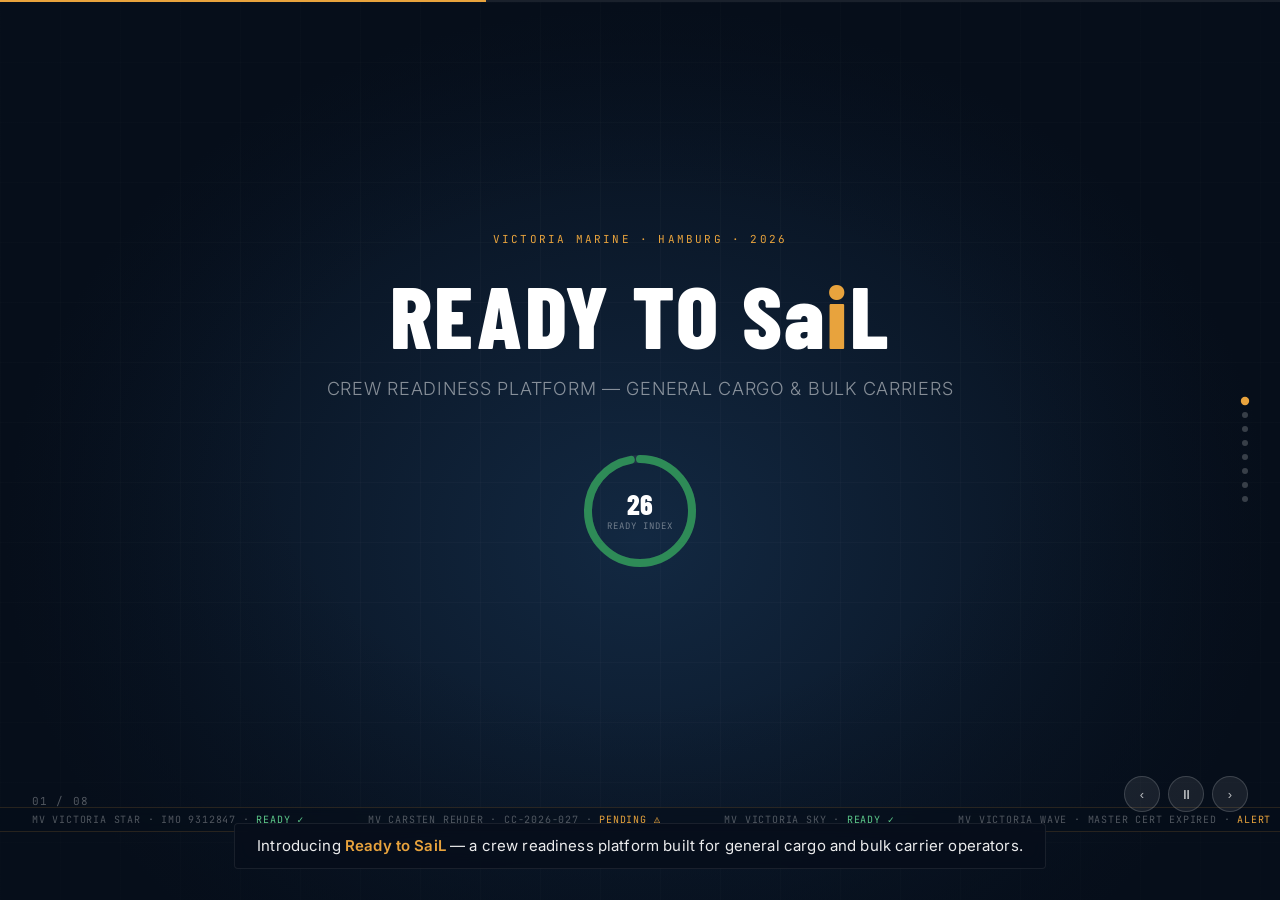
==== commit 58d2f529: "Add promo landing and stable demo entry" ====
--- a/index.html
+++ b/index.html
@@ -1,1356 +1,1073 @@
 <!DOCTYPE html>
 <html lang="en">
 <head>
-  <meta charset="UTF-8">
-  <meta name="viewport" content="width=device-width, initial-scale=1.0">
-  <title>Ready to Sail v1</title>
-  <link rel="preconnect" href="https://fonts.googleapis.com">
-  <link rel="preconnect" href="https://fonts.gstatic.com" crossorigin>
-  <link href="https://fonts.googleapis.com/css2?family=Inter:wght@400;500;600;700;800&family=Material+Symbols+Outlined:wght@300;400;500;700&display=swap" rel="stylesheet">
-  <link rel="stylesheet" href="assets/css/tokens.css?v=20260713-v1">
-  <link rel="stylesheet" href="assets/css/app.css?v=20260713-v1">
+<meta charset="UTF-8">
+<meta name="viewport" content="width=device-width, initial-scale=1.0">
+<title>Ready to Sail — Product Presentation</title>
+<link rel="preconnect" href="https://fonts.googleapis.com">
+<link href="https://fonts.googleapis.com/css2?family=Barlow+Condensed:ital,wght@0,400;0,600;0,700;0,800;1,700&family=Inter:wght@300;400;500;600;700&family=JetBrains+Mono:wght@400;500;600;700&display=swap" rel="stylesheet">
+<style>
+/* ====== RESET & ROOT ====== */
+*,*::before,*::after{margin:0;padding:0;box-sizing:border-box;}
+:root{
+  --navy:#0B2545;
+  --steel:#1B3A5C;
+  --paper:#F4F6F8;
+  --amber:#E8A33D;
+  --green:#2E8B57;
+  --red:#C8401D;
+  --cinema:#060E1A;
+  --white:#fff;
+  --ink:#10243F;
+  --mono:'JetBrains Mono',monospace;
+  --disp:'Barlow Condensed',sans-serif;
+  --body:'Inter',sans-serif;
+}
+html,body{width:100%;height:100%;overflow:hidden;background:var(--cinema);font-family:var(--body);}
+@media(prefers-reduced-motion:reduce){*{animation-duration:0.01ms!important;transition-duration:0.01ms!important;}}
+
+/* ====== STAGE ====== */
+.stage{
+  position:fixed;inset:0;
+  display:flex;flex-direction:column;
+  background:var(--cinema);
+  overflow:hidden;
+}
+
+/* ====== PROGRESS BAR ====== */
+.progress-bar{
+  height:2px;background:rgba(255,255,255,0.08);
+  flex-shrink:0;position:relative;z-index:100;
+}
+.progress-fill{
+  height:100%;background:var(--amber);
+  width:0%;transition:width 0.15s linear;
+}
+
+/* ====== SCENE CONTAINER ====== */
+.scenes{flex:1;position:relative;overflow:hidden;}
+.scene{
+  position:absolute;inset:0;
+  display:flex;flex-direction:column;align-items:center;justify-content:center;
+  opacity:0;pointer-events:none;
+  transition:opacity 0.7s ease;
+  padding:0 40px 100px;
+}
+.scene.active{opacity:1;pointer-events:all;}
+
+/* ====== SUBTITLE TRACK ====== */
+.subtitle-track{
+  position:fixed;bottom:28px;left:50%;transform:translateX(-50%);
+  z-index:200;
+  text-align:center;
+  max-width:820px;width:90%;
+  min-height:52px;
+  display:flex;align-items:center;justify-content:center;
+}
+.subtitle{
+  background:rgba(6,14,26,0.85);
+  border:1px solid rgba(255,255,255,0.08);
+  backdrop-filter:blur(8px);
+  -webkit-backdrop-filter:blur(8px);
+  padding:10px 22px;
+  border-radius:4px;
+  font-size:15px;
+  font-weight:400;
+  color:rgba(255,255,255,0.92);
+  line-height:1.55;
+  letter-spacing:0.01em;
+  opacity:0;
+  transform:translateY(6px);
+  transition:opacity 0.4s ease, transform 0.4s ease;
+}
+.subtitle.visible{opacity:1;transform:translateY(0);}
+.subtitle b{color:var(--amber);font-weight:600;}
+
+/* ====== CONTROLS ====== */
+.controls{
+  position:fixed;bottom:88px;right:32px;
+  display:flex;gap:8px;z-index:300;
+}
+.ctrl-btn{
+  width:36px;height:36px;border-radius:50%;
+  background:rgba(255,255,255,0.08);border:1px solid rgba(255,255,255,0.16);
+  color:rgba(255,255,255,0.7);cursor:pointer;
+  display:flex;align-items:center;justify-content:center;
+  font-size:13px;transition:all .15s;
+}
+.ctrl-btn:hover{background:rgba(255,255,255,0.18);color:#fff;}
+.ctrl-btn.paused .icon-pause{display:none;}
+.ctrl-btn.paused .icon-play{display:block;}
+.ctrl-btn .icon-play{display:none;}
+.scene-counter{
+  position:fixed;bottom:92px;left:32px;
+  font-family:var(--mono);font-size:11px;color:rgba(255,255,255,0.3);
+  letter-spacing:0.1em;z-index:300;
+}
+
+/* ====== SCENE DOT NAV ====== */
+.dot-nav{
+  position:fixed;right:32px;top:50%;transform:translateY(-50%);
+  display:flex;flex-direction:column;gap:8px;z-index:300;
+}
+.dot{
+  width:6px;height:6px;border-radius:50%;background:rgba(255,255,255,0.2);
+  cursor:pointer;transition:all .2s;
+}
+.dot.active{background:var(--amber);transform:scale(1.4);}
+
+/* ====== SCENE LAYOUTS ====== */
+
+/* --- SCENE 1: TITLE --- */
+.scene-title{
+  background:radial-gradient(ellipse at 50% 60%, rgba(27,58,92,0.6) 0%, var(--cinema) 70%);
+}
+.title-eyebrow{
+  font-family:var(--mono);font-size:11px;letter-spacing:0.2em;
+  color:var(--amber);text-transform:uppercase;margin-bottom:24px;
+  opacity:0;animation:fadeUp 0.6s ease 0.3s forwards;
+}
+.title-main{
+  font-family:var(--disp);font-weight:800;font-size:clamp(56px,8vw,88px);
+  color:var(--white);letter-spacing:0.03em;line-height:1;
+  text-align:center;
+  opacity:0;animation:fadeUp 0.7s ease 0.6s forwards;
+}
+.title-main em{color:var(--amber);font-style:normal;}
+.title-sub{
+  font-size:clamp(14px,2vw,18px);color:rgba(255,255,255,0.5);
+  font-weight:300;margin-top:20px;letter-spacing:0.04em;text-align:center;
+  opacity:0;animation:fadeUp 0.7s ease 0.9s forwards;
+}
+.title-dial-wrap{
+  margin-top:52px;
+  opacity:0;animation:fadeUp 0.7s ease 1.2s forwards;
+  display:flex;gap:32px;align-items:center;
+}
+.hero-dial{position:relative;width:120px;height:120px;}
+.hero-dial svg{width:100%;height:100%;transform:rotate(-90deg);}
+.hero-dial circle{fill:none;}
+.hd-bg{stroke:rgba(255,255,255,0.06);stroke-width:8;}
+.hd-fg{stroke:var(--green);stroke-width:8;stroke-linecap:round;
+  stroke-dasharray:339;stroke-dashoffset:339;
+  transition:stroke-dashoffset 2s cubic-bezier(.2,.8,.3,1) 1.4s;}
+.hero-dial .hd-label{
+  position:absolute;inset:0;display:flex;align-items:center;justify-content:center;
+  flex-direction:column;
+}
+.hd-num{font-family:var(--disp);font-weight:800;font-size:28px;color:#fff;line-height:1;}
+.hd-unit{font-family:var(--mono);font-size:9px;color:rgba(255,255,255,0.4);letter-spacing:0.12em;margin-top:2px;}
+
+/* --- PROBLEM SCENE --- */
+.problem-grid{
+  display:grid;grid-template-columns:1fr 1fr;gap:16px;
+  max-width:680px;width:100%;
+  opacity:0;animation:fadeUp 0.6s ease 0.4s forwards;
+}
+.problem-card{
+  background:rgba(255,255,255,0.04);
+  border:1px solid rgba(255,255,255,0.08);
+  border-radius:4px;padding:18px;
+}
+.problem-card .pc-num{
+  font-family:var(--disp);font-weight:800;font-size:42px;color:var(--amber);line-height:1;
+}
+.problem-card .pc-label{font-size:12px;color:rgba(255,255,255,0.45);margin-top:6px;line-height:1.4;}
+.scene-headline{
+  font-family:var(--disp);font-weight:700;font-size:clamp(32px,5vw,52px);
+  color:#fff;letter-spacing:0.02em;text-align:center;margin-bottom:28px;
+  opacity:0;animation:fadeUp 0.6s ease 0.2s forwards;
+}
+.scene-headline span{color:var(--amber);}
+
+/* --- PRODUCT SCREEN MOCKUP --- */
+.mockup-frame{
+  background:rgba(255,255,255,0.03);
+  border:1px solid rgba(255,255,255,0.1);
+  border-radius:8px;
+  overflow:hidden;
+  max-width:840px;width:100%;
+  box-shadow:0 40px 80px rgba(0,0,0,0.6), 0 0 0 1px rgba(255,255,255,0.05);
+  opacity:0;animation:scaleIn 0.6s ease 0.3s forwards;
+}
+.frame-bar{
+  height:36px;background:rgba(11,37,69,0.9);
+  display:flex;align-items:center;padding:0 14px;gap:8px;
+  border-bottom:1px solid rgba(255,255,255,0.07);
+}
+.frame-dot{width:10px;height:10px;border-radius:50%;}
+.frame-bar .url{
+  flex:1;text-align:center;font-family:var(--mono);font-size:10px;
+  color:rgba(255,255,255,0.25);letter-spacing:0.05em;
+}
+.frame-content{padding:0;min-height:360px;display:flex;}
+
+/* --- MINI SIDEBAR --- */
+.mini-sidebar{
+  width:140px;background:rgba(11,37,69,0.95);flex-shrink:0;
+  padding:12px 0;border-right:1px solid rgba(255,255,255,0.07);
+}
+.mini-brand{
+  padding:8px 12px 14px;border-bottom:1px solid rgba(255,255,255,0.07);
+  font-family:var(--disp);font-weight:800;font-size:11px;color:#fff;letter-spacing:0.04em;
+  margin-bottom:8px;
+}
+.mini-nav-item{
+  padding:7px 12px;font-size:10px;color:rgba(200,214,229,0.7);
+  display:flex;align-items:center;gap:7px;
+}
+.mini-nav-item.active{background:rgba(27,58,92,0.8);color:#fff;}
+.mini-nav-item .dot{width:5px;height:5px;border-radius:50%;background:rgba(255,255,255,0.2);flex-shrink:0;}
+.mini-nav-item.active .dot{background:var(--amber);}
+.mini-main{flex:1;padding:18px;overflow:hidden;}
+
+/* --- MINI KPI ROW --- */
+.mini-kpi-row{display:flex;gap:8px;margin-bottom:14px;}
+.mini-kpi{
+  flex:1;background:rgba(255,255,255,0.05);border:1px solid rgba(255,255,255,0.07);
+  border-radius:4px;padding:8px;border-top:2px solid var(--steel);
+}
+.mini-kpi.green{border-top-color:var(--green);}
+.mini-kpi.amber{border-top-color:var(--amber);}
+.mini-kpi.red{border-top-color:var(--red);}
+.mini-kpi .mk-val{font-family:var(--disp);font-weight:800;font-size:20px;color:#fff;}
+.mini-kpi .mk-lab{font-size:8px;color:rgba(255,255,255,0.35);text-transform:uppercase;letter-spacing:0.06em;margin-top:2px;}
+.mini-kpi.green .mk-val{color:#5DC98A;}
+.mini-kpi.amber .mk-val{color:var(--amber);}
+.mini-kpi.red .mk-val{color:#E07060;}
+
+/* --- MINI MISSION CARDS --- */
+.mini-section-label{font-size:9px;text-transform:uppercase;letter-spacing:0.1em;color:rgba(255,255,255,0.3);margin-bottom:8px;font-weight:600;}
+.mini-mission-card{
+  background:rgba(255,255,255,0.04);border:1px solid rgba(255,255,255,0.07);
+  border-radius:4px;padding:10px 10px;margin-bottom:8px;
+  display:flex;align-items:center;gap:10px;
+}
+.mini-dial-sm{position:relative;width:36px;height:36px;flex-shrink:0;}
+.mini-dial-sm svg{width:100%;height:100%;transform:rotate(-90deg);}
+.mini-dial-sm circle{fill:none;}
+.mds-bg{stroke:rgba(255,255,255,0.08);stroke-width:5;}
+.mds-fg{stroke:var(--green);stroke-width:5;stroke-linecap:round;}
+.mds-fg.amber{stroke:var(--amber);}
+.mds-label{position:absolute;inset:0;display:flex;align-items:center;justify-content:center;font-family:var(--mono);font-size:8.5px;font-weight:600;color:#fff;}
+.mini-mc-vessel{font-size:10px;font-weight:700;color:#fff;line-height:1.2;}
+.mini-mc-meta{font-size:9px;color:rgba(255,255,255,0.4);margin-top:2px;}
+.mini-pill{font-size:8px;font-weight:700;padding:2px 6px;border-radius:8px;margin-left:auto;}
+.mini-pill.ready{background:rgba(46,139,87,0.25);color:#5DC98A;}
+.mini-pill.warn{background:rgba(232,163,61,0.2);color:var(--amber);}
+
+/* --- MINI PROFILE --- */
+.mini-profile-header{
+  display:flex;gap:12px;align-items:center;
+  background:rgba(255,255,255,0.04);border:1px solid rgba(255,255,255,0.07);
+  border-radius:4px;padding:12px;margin-bottom:12px;
+}
+.mini-avatar{
+  width:44px;height:44px;border-radius:6px;background:var(--steel);
+  display:flex;align-items:center;justify-content:center;
+  font-family:var(--disp);font-weight:800;font-size:16px;color:#fff;flex-shrink:0;
+}
+.mini-profile-name{font-size:13px;font-weight:700;color:#fff;}
+.mini-profile-rank{font-size:10px;color:rgba(255,255,255,0.45);margin-top:2px;}
+.mini-profile-tags{display:flex;gap:5px;margin-top:6px;flex-wrap:wrap;}
+.mini-tag{font-size:8px;padding:2px 6px;border-radius:3px;background:rgba(46,139,87,0.2);color:#5DC98A;font-weight:600;}
+.mini-big-dial{position:relative;width:64px;height:64px;flex-shrink:0;margin-left:auto;}
+.mini-big-dial svg{width:100%;height:100%;transform:rotate(-90deg);}
+.mbd-bg{stroke:rgba(255,255,255,0.08);stroke-width:7;}
+.mbd-fg{stroke:var(--green);stroke-width:7;stroke-linecap:round;}
+.mbd-label{position:absolute;inset:0;display:flex;align-items:center;justify-content:center;font-family:var(--disp);font-weight:800;font-size:18px;color:#fff;}
+
+/* --- MINI FLEET GRID --- */
+.mini-fleet-grid{display:grid;grid-template-columns:1fr 1fr 1fr;gap:8px;}
+.mini-fleet-card{
+  background:rgba(255,255,255,0.04);border:1px solid rgba(255,255,255,0.07);
+  border-radius:4px;overflow:hidden;
+}
+.mini-fc-top{background:linear-gradient(135deg,rgba(11,37,69,0.9),rgba(27,58,92,0.8));padding:8px;}
+.mini-fc-name{font-family:var(--disp);font-weight:800;font-size:10px;color:#fff;}
+.mini-fc-imo{font-family:var(--mono);font-size:7.5px;color:rgba(255,255,255,0.35);margin-top:1px;}
+.mini-fc-body{padding:7px 8px;}
+.mini-fc-spec{font-size:8px;color:rgba(255,255,255,0.4);}
+.mini-fc-spec b{color:rgba(255,255,255,0.75);}
+.mini-fc-foot{display:flex;justify-content:space-between;align-items:center;margin-top:5px;padding-top:5px;border-top:1px solid rgba(255,255,255,0.05);}
+
+/* --- ROTATION CARDS IN MINI --- */
+.mini-rotation-card{
+  background:rgba(255,255,255,0.04);border:1px solid rgba(255,255,255,0.07);
+  border-radius:4px;padding:10px;margin-bottom:8px;
+}
+.mini-rot-top{display:flex;justify-content:space-between;align-items:center;margin-bottom:7px;}
+.mini-rot-rank{font-size:10px;font-weight:700;color:#fff;}
+.mini-rot-people{display:flex;align-items:center;gap:8px;}
+.mini-rot-person{font-size:9px;color:rgba(255,255,255,0.6);}
+.mini-rot-tag{font-size:8px;font-weight:700;padding:1px 5px;border-radius:3px;margin-right:4px;}
+.mini-rot-tag.out{background:rgba(200,64,29,0.25);color:#E07060;}
+.mini-rot-tag.in{background:rgba(46,139,87,0.25);color:#5DC98A;}
+.mini-rot-tag.pend{background:rgba(232,163,61,0.2);color:var(--amber);}
+
+/* --- AI CHAT MINI --- */
+.mini-chat{display:flex;flex-direction:column;gap:10px;}
+.mini-chat-msg{display:flex;gap:8px;max-width:90%;}
+.mini-chat-msg.user{align-self:flex-end;flex-direction:row-reverse;}
+.mini-chat-av{width:22px;height:22px;border-radius:50%;flex-shrink:0;display:flex;align-items:center;justify-content:center;font-size:8px;font-weight:700;}
+.mini-chat-av.ai{background:var(--navy);}
+.mini-chat-av.me{background:var(--steel);}
+.mini-chat-bubble{padding:8px 10px;border-radius:6px;font-size:10px;line-height:1.45;color:rgba(255,255,255,0.85);}
+.mini-chat-msg.ai .mini-chat-bubble{background:rgba(255,255,255,0.06);}
+.mini-chat-msg.user .mini-chat-bubble{background:rgba(11,37,69,0.8);}
+.mini-src-tag{display:inline-block;font-size:8px;font-weight:700;color:var(--amber);margin-top:5px;}
+
+/* --- COMPLIANCE MINI --- */
+.mini-rules{display:flex;flex-direction:column;gap:6px;}
+.mini-rule-row{
+  display:flex;justify-content:space-between;align-items:center;
+  background:rgba(255,255,255,0.04);border:1px solid rgba(255,255,255,0.06);
+  border-radius:3px;padding:7px 10px;font-size:9px;color:rgba(255,255,255,0.65);
+}
+.mini-rule-row .mr-src{font-family:var(--mono);font-size:8px;color:rgba(255,255,255,0.3);}
+.mini-toggle{width:24px;height:13px;border-radius:7px;background:var(--green);position:relative;flex-shrink:0;}
+.mini-toggle::after{content:'';position:absolute;width:10px;height:10px;background:#fff;border-radius:50%;top:1.5px;right:1.5px;}
+
+/* --- CTA SCENE --- */
+.cta-scene{text-align:center;}
+.cta-tagline{
+  font-family:var(--disp);font-weight:700;font-size:clamp(28px,4vw,42px);
+  color:rgba(255,255,255,0.3);letter-spacing:0.03em;margin-bottom:20px;
+  opacity:0;animation:fadeUp 0.6s ease 0.3s forwards;
+}
+.cta-headline{
+  font-family:var(--disp);font-weight:800;font-size:clamp(52px,8vw,82px);
+  color:#fff;letter-spacing:0.02em;line-height:1;
+  opacity:0;animation:fadeUp 0.7s ease 0.5s forwards;
+}
+.cta-headline span{color:var(--amber);}
+.cta-sub{
+  font-size:16px;color:rgba(255,255,255,0.45);font-weight:300;
+  margin-top:20px;letter-spacing:0.03em;
+  opacity:0;animation:fadeUp 0.7s ease 0.8s forwards;
+}
+.cta-buttons{
+  display:flex;gap:14px;justify-content:center;margin-top:44px;
+  opacity:0;animation:fadeUp 0.7s ease 1.1s forwards;
+}
+.btn-primary-cta{
+  font-family:var(--body);font-weight:700;font-size:14px;
+  padding:14px 32px;border-radius:4px;
+  background:var(--amber);color:#1A0D00;border:none;cursor:pointer;
+  letter-spacing:0.02em;transition:filter .15s;
+}
+.btn-primary-cta:hover{filter:brightness(1.08);}
+.btn-ghost-cta{
+  font-family:var(--body);font-weight:600;font-size:14px;
+  padding:14px 32px;border-radius:4px;
+  background:transparent;color:rgba(255,255,255,0.65);
+  border:1px solid rgba(255,255,255,0.2);cursor:pointer;
+  letter-spacing:0.02em;transition:all .15s;
+}
+.btn-ghost-cta:hover{background:rgba(255,255,255,0.07);color:#fff;}
+.entry-note{
+  margin-top:18px;
+  font-size:11px;
+  letter-spacing:0.08em;
+  text-transform:uppercase;
+  color:rgba(255,255,255,0.28);
+}
+.cta-client{
+  margin-top:52px;font-size:11px;font-family:var(--mono);letter-spacing:0.14em;
+  color:rgba(255,255,255,0.18);text-transform:uppercase;
+  opacity:0;animation:fadeUp 0.7s ease 1.4s forwards;
+}
+.cta-client b{color:rgba(255,255,255,0.45);}
+
+/* --- BACKGROUND ELEMENTS --- */
+.bg-grid{
+  position:absolute;inset:0;
+  background-image:linear-gradient(rgba(255,255,255,0.018) 1px,transparent 1px),linear-gradient(90deg,rgba(255,255,255,0.018) 1px,transparent 1px);
+  background-size:60px 60px;
+  pointer-events:none;z-index:0;
+}
+.bg-vignette{
+  position:absolute;inset:0;
+  background:radial-gradient(ellipse at 50% 50%, transparent 40%, rgba(6,14,26,0.85) 100%);
+  pointer-events:none;z-index:0;
+}
+.scene>*:not(.bg-grid):not(.bg-vignette){position:relative;z-index:1;}
+
+/* ====== ANIMATIONS ====== */
+@keyframes fadeUp{
+  from{opacity:0;transform:translateY(16px);}
+  to{opacity:1;transform:translateY(0);}
+}
+@keyframes scaleIn{
+  from{opacity:0;transform:scale(0.96) translateY(10px);}
+  to{opacity:1;transform:scale(1) translateY(0);}
+}
+@keyframes ticker{
+  from{transform:translateX(0);}
+  to{transform:translateX(-50%);}
+}
+
+/* ====== TICKER ====== */
+.ticker-wrap{
+  position:fixed;bottom:68px;left:0;right:0;
+  overflow:hidden;z-index:150;
+  border-top:1px solid rgba(232,163,61,0.15);
+  border-bottom:1px solid rgba(232,163,61,0.15);
+  background:rgba(6,14,26,0.6);
+  backdrop-filter:blur(4px);
+  padding:5px 0;
+}
+.ticker-inner{
+  display:flex;gap:0;white-space:nowrap;
+  animation:ticker 32s linear infinite;
+}
+.ticker-item{
+  font-family:var(--mono);font-size:10px;letter-spacing:0.08em;
+  color:rgba(255,255,255,0.3);padding:0 32px;
+}
+.ticker-item .ti-status{color:var(--amber);}
+.ticker-item .ti-ok{color:#5DC98A;}
+
+/* ====== RESPONSIVE ====== */
+@media(max-width:700px){
+  .problem-grid{grid-template-columns:1fr 1fr;}
+  .mini-fleet-grid{grid-template-columns:1fr 1fr;}
+  .title-main{font-size:48px;}
+}
+</style>
 </head>
 <body>
-  <div class="app">
-    <aside class="sidebar" aria-label="Main navigation">
-      <div class="brand">
-        <h1 class="brand-title">Ready to Sail</h1>
-        <div class="brand-subtitle">Operational Readiness</div>
-        <div class="brand-meta">Powered by NPR</div>
+
+<div class="stage">
+
+  <div class="progress-bar"><div class="progress-fill" id="prog"></div></div>
+
+  <div class="scenes" id="scenes">
+
+    <!-- ============================== SCENE 1: TITLE ============================== -->
+    <div class="scene scene-title active" data-scene="0">
+      <div class="bg-grid"></div>
+      <div class="bg-vignette"></div>
+
+      <div class="title-eyebrow">Victoria Marine · Hamburg · 2026</div>
+      <div class="title-main">READY TO Sa<em>i</em>L</div>
+      <div class="title-sub">CREW READINESS PLATFORM — GENERAL CARGO & BULK CARRIERS</div>
+
+      <div class="title-dial-wrap">
+        <div class="hero-dial" id="hero-dial">
+          <svg viewBox="0 0 120 120">
+            <circle class="hd-bg" cx="60" cy="60" r="52"/>
+            <circle class="hd-fg" id="hero-fg" cx="60" cy="60" r="52"/>
+          </svg>
+          <div class="hd-label">
+            <span class="hd-num" id="hero-num">0</span>
+            <span class="hd-unit">READY INDEX</span>
+          </div>
+        </div>
       </div>
-
-      <nav class="navlist">
-        <button class="navitem active" data-view="command-center">
-          <span class="material-symbols-outlined ic">grid_view</span>
-          <span>Command Center</span>
-        </button>
-        <button class="navitem" data-view="crew-changes">
-          <span class="material-symbols-outlined ic">event_repeat</span>
-          <span>Crew Changes</span>
-        </button>
-        <button class="navitem" data-view="planning">
-          <span class="material-symbols-outlined ic">timeline</span>
-          <span>Planning</span>
-        </button>
-        <button class="navitem" data-view="crew">
-          <span class="material-symbols-outlined ic">groups</span>
-          <span>Crew</span>
-        </button>
-        <button class="navitem" data-view="documents">
-          <span class="material-symbols-outlined ic">description</span>
-          <span>Documents</span>
-        </button>
-        <button class="navitem" data-view="compliance">
-          <span class="material-symbols-outlined ic">verified_user</span>
-          <span>Compliance</span>
-        </button>
-        <button class="navitem" data-view="fleet">
-          <span class="material-symbols-outlined ic">directions_boat</span>
-          <span>Fleet</span>
-        </button>
-        <button class="navitem" data-view="routes-ports">
-          <span class="material-symbols-outlined ic">route</span>
-          <span>Routes &amp; Ports</span>
-        </button>
-        <button class="navitem" data-view="alerts">
-          <span class="material-symbols-outlined ic">warning</span>
-          <span>Alerts</span>
-        </button>
-        <button class="navitem" data-view="ready-ai">
-          <span class="material-symbols-outlined ic">psychology</span>
-          <span>Ready AI</span>
-        </button>
-        <button class="navitem" data-view="reports">
-          <span class="material-symbols-outlined ic">assessment</span>
-          <span>Reports</span>
-        </button>
-        <button class="navitem" data-view="admin">
-          <span class="material-symbols-outlined ic">settings</span>
-          <span>Administration</span>
-        </button>
-      </nav>
-
-      <div class="sidebar-foot">
-        <div class="profile-card">
-          <div class="avatar">MK</div>
-          <div>
-            <div class="profile-name">Marina Keskin</div>
-            <div class="profile-role">Ops Manager</div>
+    </div>
+
+    <!-- ============================== SCENE 2: PROBLEM ============================== -->
+    <div class="scene" data-scene="1">
+      <div class="bg-grid"></div>
+      <div class="bg-vignette"></div>
+
+      <div class="scene-headline">The problem every<br>Crew Manager knows</div>
+      <div class="problem-grid">
+        <div class="problem-card">
+          <div class="pc-num">8+</div>
+          <div class="pc-label">documents to check manually per seafarer before every crew change</div>
+        </div>
+        <div class="problem-card">
+          <div class="pc-num">4 h</div>
+          <div class="pc-label">average time to verify a single crew rotation across multiple systems</div>
+        </div>
+        <div class="problem-card">
+          <div class="pc-num">130</div>
+          <div class="pc-label">active crew members — each with their own certificates, visas and flag requirements</div>
+        </div>
+        <div class="problem-card">
+          <div class="pc-num">9</div>
+          <div class="pc-label">managed vessels — across General Cargo, Bulk and MPP segments — each with different flag, class and charterer requirements</div>
+        </div>
+      </div>
+    </div>
+
+    <!-- ============================== SCENE 3: DASHBOARD ============================== -->
+    <div class="scene" data-scene="2">
+      <div class="bg-grid"></div>
+      <div class="bg-vignette"></div>
+
+      <div class="scene-headline" style="margin-bottom:18px;">Fleet overview<br>in <span>30 seconds</span></div>
+
+      <div class="mockup-frame">
+        <div class="frame-bar">
+          <div class="frame-dot" style="background:#E07060;"></div>
+          <div class="frame-dot" style="background:var(--amber);"></div>
+          <div class="frame-dot" style="background:#5DC98A;"></div>
+          <div class="url">app.readytosail.io — Dashboard</div>
+        </div>
+        <div class="frame-content">
+          <div class="mini-sidebar">
+            <div class="mini-brand">READY TO SaiL</div>
+            <div class="mini-nav-item active"><span class="dot"></span>Dashboard</div>
+            <div class="mini-nav-item"><span class="dot"></span>Planning</div>
+            <div class="mini-nav-item"><span class="dot"></span>Crew Changes</div>
+            <div class="mini-nav-item"><span class="dot"></span>Crew</div>
+            <div class="mini-nav-item"><span class="dot"></span>Fleet</div>
+            <div class="mini-nav-item"><span class="dot"></span>Compliance</div>
+            <div class="mini-nav-item"><span class="dot"></span>Ready AI</div>
           </div>
-        </div>
-        <div class="status-row">
-          <div class="status-live">Connected</div>
-          <button class="sidebar-gear" data-nav="admin" aria-label="Settings">
-            <span class="material-symbols-outlined">settings</span>
-          </button>
-        </div>
-      </div>
-    </aside>
-
-    <div class="main">
-      <header class="topbar">
-        <div class="topbar-left">
-          <h2 class="topbar-title" id="topbar-title">Command Center</h2>
-          <div class="search-shell">
-            <span class="material-symbols-outlined ic">search</span>
-            <input id="topbar-search" class="search-box" type="text" placeholder="Search fleet or crew...">
-          </div>
-        </div>
-        <div class="topbar-right">
-          <button class="icon-btn" data-nav="alerts" aria-label="Notifications">
-            <span class="material-symbols-outlined">notifications</span>
-          </button>
-          <button class="icon-btn" data-action="help-center" aria-label="Help">
-            <span class="material-symbols-outlined">help_outline</span>
-          </button>
-          <button class="icon-btn" data-nav="admin" aria-label="Profile">
-            <span class="material-symbols-outlined">account_circle</span>
-          </button>
-        </div>
-      </header>
-
-      <main class="content">
-        <section class="view active" id="view-command-center">
-          <div class="page page-grid">
-            <div class="card hero pad-xl">
-              <div class="hero-grid">
-                <div>
-                  <div class="eyebrow">Live Operational Pulse • 09:12 UTC</div>
-                  <h3 class="headline" style="margin-top:10px;">Fleet readiness is stable</h3>
-                  <div class="kpi-grid hero-kpis">
-                    <div class="kpi-card">
-                      <span class="kpi-label">Ready</span>
-                      <div class="kpi-value">162</div>
-                      <div class="kpi-meta text-ready">+8%</div>
-                    </div>
-                    <div class="kpi-card">
-                      <span class="kpi-label">At Risk</span>
-                      <div class="kpi-value text-risk">18</div>
-                      <div class="kpi-meta text-blocked">+2</div>
-                    </div>
-                    <div class="kpi-card">
-                      <span class="kpi-label">Blocked</span>
-                      <div class="kpi-value text-blocked">6</div>
-                      <div class="kpi-meta text-ready">-1</div>
-                    </div>
-                    <div class="kpi-card">
-                      <span class="kpi-label">Actions</span>
-                      <div class="kpi-value text-primary">2</div>
-                      <div class="kpi-meta">No change</div>
-                    </div>
-                  </div>
-                </div>
-                <div class="hero-divider">
-                  <div class="gauge" aria-hidden="true">
-                    <svg viewBox="0 0 176 176">
-                      <circle cx="88" cy="88" r="80" fill="none" stroke="#f1f5f9" stroke-width="10"></circle>
-                      <circle cx="88" cy="88" r="80" fill="none" stroke="#006591" stroke-width="10" stroke-linecap="round" stroke-dasharray="502.65" stroke-dashoffset="65.34"></circle>
-                    </svg>
-                    <div class="gauge-copy">
-                      <div class="kpi-value display">87%</div>
-                      <div class="eyebrow" style="letter-spacing:0.2em;">Total Readiness</div>
-                    </div>
-                  </div>
-                  <div class="badge live" style="margin-top:20px;">
-                    <span class="material-symbols-outlined" style="font-size:14px;">location_on</span>
-                    Operational Hub: Rotterdam
-                  </div>
-                </div>
-              </div>
+          <div class="mini-main">
+            <div class="mini-kpi-row">
+              <div class="mini-kpi"><div class="mk-val">130</div><div class="mk-lab">Crew</div></div>
+              <div class="mini-kpi green"><div class="mk-val">112</div><div class="mk-lab">Ready</div></div>
+              <div class="mini-kpi amber"><div class="mk-val">14</div><div class="mk-lab">At Risk</div></div>
+              <div class="mini-kpi red"><div class="mk-val">6</div><div class="mk-lab">Not Ready</div></div>
+              <div class="mini-kpi"><div class="mk-val">2</div><div class="mk-lab">CC Active</div></div>
             </div>
-
-            <div class="page-grid twelve">
-              <div class="card pad-lg span-4">
-                <div class="card-header">
-                  <div>
-                    <div class="eyebrow">Critical Alerts</div>
-                  </div>
-                  <div class="kpi-value text-blocked">4</div>
-                </div>
-                <div class="list-stack">
-                  <div class="list-item">
-                    <div>
-                      <div class="list-title">Certificates expiring</div>
-                      <div class="list-meta">2 vessels affected</div>
-                    </div>
-                    <span class="badge blocked">High</span>
-                  </div>
-                  <div class="list-item">
-                    <div>
-                      <div class="list-title">Crew non-compliant</div>
-                      <div class="list-meta">MT Scot Frankfurt</div>
-                    </div>
-                    <span class="badge blocked">High</span>
-                  </div>
-                  <div class="list-item">
-                    <div>
-                      <div class="list-title">Port-call deadline</div>
-                      <div class="list-meta">Rotterdam • 03 Aug</div>
-                    </div>
-                    <span class="badge blocked">High</span>
-                  </div>
-                </div>
-                <div style="margin-top:18px;">
-                  <button class="btn btn-dark" data-nav="alerts">Review all alerts</button>
-                </div>
-              </div>
-
-              <div class="card pad-lg span-4">
-                <div class="card-header">
-                  <div class="eyebrow">Decisions Required</div>
-                  <div class="kpi-value text-primary">2</div>
-                </div>
-                <div class="list-stack">
-                  <div class="card kpi-card--soft" style="padding:16px;">
-                    <div class="list-title">MT Scot Bremen</div>
-                    <div class="list-meta">Chief Officer replacement</div>
-                    <div style="margin:12px 0 16px;"><span class="badge risk">3 days</span></div>
-                    <button class="btn btn-primary" data-nav="matching">Resolve now</button>
-                  </div>
-                  <div class="card kpi-card--soft" style="padding:16px;">
-                    <div class="list-title">MT Scot Stuttgart</div>
-                    <div class="list-meta">2nd Engineer Approval</div>
-                    <div style="margin:12px 0 16px;"><span class="badge blocked">Urgent</span></div>
-                    <button class="btn" data-action="open-crew-profile" data-key="ferdi">Review application</button>
-                  </div>
-                </div>
-              </div>
-
-              <div class="card pad-lg span-4">
-                <div class="card-header">
-                  <div class="eyebrow">Fleet Readiness</div>
-                </div>
-                <div class="table-wrap">
-                  <table class="data-table">
-                    <thead>
-                      <tr>
-                        <th>Vessel</th>
-                        <th style="text-align:right;">Readiness</th>
-                        <th style="text-align:right;">Trend</th>
-                      </tr>
-                    </thead>
-                    <tbody>
-                      <tr>
-                        <td><strong>MT Scot Bremen</strong><div class="muted" style="font-size:10px;">Tanker</div></td>
-                        <td style="text-align:right;"><strong>92%</strong></td>
-                        <td style="text-align:right;" class="text-ready">4%</td>
-                      </tr>
-                      <tr>
-                        <td><strong>MT Scot Stuttgart</strong><div class="muted" style="font-size:10px;">Chemical/Oil Tanker</div></td>
-                        <td style="text-align:right;"><strong>70%</strong></td>
-                        <td style="text-align:right;" class="text-blocked">5%</td>
-                      </tr>
-                      <tr>
-                        <td><strong>MT Scot Frankfurt</strong><div class="muted" style="font-size:10px;">Chemical/Oil Tanker</div></td>
-                        <td style="text-align:right;"><strong>74%</strong></td>
-                        <td style="text-align:right;" class="text-blocked">6%</td>
-                      </tr>
-                    </tbody>
-                  </table>
-                </div>
-                <div class="table-foot">
-                  <button class="btn" data-nav="fleet">View fleet details</button>
-                </div>
-              </div>
-
-              <div class="card pad-lg span-4">
-                <div class="card-header">
-                  <div class="eyebrow">Distribution</div>
-                </div>
-                <div class="distribution" aria-hidden="true">
-                  <span style="width:71%; background:#22c55e;"></span>
-                  <span style="width:10%; background:#fbbf24;"></span>
-                  <span style="width:5%; background:#ba1a1a;"></span>
-                  <span style="width:14%; background:rgba(0,101,145,0.18);"></span>
-                </div>
-                <div class="distribution-legend" style="margin-top:22px;">
-                  <div class="distribution-stat"><span class="status-dot" style="background:#22c55e;"></span><div><div class="eyebrow" style="letter-spacing:0.12em;">Ready</div><strong>132</strong></div></div>
-                  <div class="distribution-stat"><span class="status-dot" style="background:#fbbf24;"></span><div><div class="eyebrow" style="letter-spacing:0.12em;">At Risk</div><strong>18</strong></div></div>
-                  <div class="distribution-stat"><span class="status-dot" style="background:#ba1a1a;"></span><div><div class="eyebrow" style="letter-spacing:0.12em;">Blocked</div><strong>6</strong></div></div>
-                  <div class="distribution-stat"><span class="status-dot" style="background:rgba(0,101,145,0.25);"></span><div><div class="eyebrow" style="letter-spacing:0.12em;">Unassigned</div><strong>26</strong></div></div>
-                </div>
-              </div>
-
-              <div class="card pad-lg span-4">
-                <div class="card-header">
-                  <div class="eyebrow">Timeline</div>
-                </div>
-                <div class="timeline">
-                  <div class="timeline-line"></div>
-                  <div class="timeline-row">
-                    <div class="timeline-stop"><span class="timeline-dot" style="background:#006591;"></span><div class="eyebrow" style="letter-spacing:0.08em;">14 Jul<br>RTD</div></div>
-                    <div class="timeline-stop"><span class="timeline-dot" style="background:#c0c7cf;"></span><div class="eyebrow" style="letter-spacing:0.08em;">15 Jul</div></div>
-                    <div class="timeline-stop"><span class="timeline-dot" style="background:#fbbf24;"></span><div class="eyebrow" style="letter-spacing:0.08em;">16 Jul<br>GIB</div></div>
-                    <div class="timeline-stop"><span class="timeline-dot" style="background:#c0c7cf;"></span><div class="eyebrow" style="letter-spacing:0.08em;">17 Jul</div></div>
-                    <div class="timeline-stop"><span class="timeline-dot" style="background:#006591;"></span><div class="eyebrow" style="letter-spacing:0.08em;">20 Jul<br>SIN</div></div>
-                  </div>
-                </div>
-                <div style="margin-top:24px;">
-                  <button class="btn" data-nav="routes-ports">Full operations schedule</button>
-                </div>
-              </div>
-
-              <div class="card pad-lg span-4">
-                <div class="card-header">
-                  <div class="eyebrow">Compliance Risks</div>
-                </div>
-                <div class="metric-row">
-                  <div class="metric-row-item">
-                    <div class="metric-row-head"><span>STCW Certificates</span><span>33%</span></div>
-                    <div class="metric-bar"><span style="width:70%; background:#ba1a1a;"></span></div>
-                  </div>
-                  <div class="metric-row-item">
-                    <div class="metric-row-head"><span>Medical Clearance</span><span>28%</span></div>
-                    <div class="metric-bar"><span style="width:55%; background:#fbbf24;"></span></div>
-                  </div>
-                  <div class="metric-row-item">
-                    <div class="metric-row-head"><span>Flag Endorsements</span><span>11%</span></div>
-                    <div class="metric-bar"><span style="width:25%; background:rgba(0,101,145,0.4);"></span></div>
-                  </div>
-                </div>
-                <div style="margin-top:24px;">
-                  <button class="btn" data-nav="compliance">Detailed risk analysis</button>
-                </div>
-              </div>
+            <div class="mini-section-label">Upcoming Crew Changes</div>
+            <div class="mini-mission-card">
+              <div class="mini-dial-sm">
+                <svg viewBox="0 0 36 36"><circle class="mds-bg" cx="18" cy="18" r="14"/><circle class="mds-fg" cx="18" cy="18" r="14" stroke-dasharray="87.96" stroke-dashoffset="1.76"/></svg>
+                <div class="mds-label">98</div>
+              </div>
+              <div>
+                <div class="mini-mc-vessel">MV Victoria Star — Chief Officer</div>
+                <div class="mini-mc-meta">Antwerp, BE · 14 Jul 2026</div>
+              </div>
+              <div class="mini-pill ready">Ready</div>
+            </div>
+            <div class="mini-mission-card">
+              <div class="mini-dial-sm">
+                <svg viewBox="0 0 36 36"><circle class="mds-bg" cx="18" cy="18" r="14"/><circle class="mds-fg amber" cx="18" cy="18" r="14" stroke-dasharray="87.96" stroke-dashoffset="26.4"/></svg>
+                <div class="mds-label">70</div>
+              </div>
+              <div>
+                <div class="mini-mc-vessel">MV Carsten Rehder — 2nd Eng</div>
+                <div class="mini-mc-meta">Hamburg, DE · 22 Jul 2026</div>
+              </div>
+              <div class="mini-pill warn">Pending</div>
             </div>
           </div>
-        </section>
-
-        <section class="view" id="view-crew-changes">
-          <div class="page page-grid">
-            <div class="kpi-grid">
-              <div class="kpi-card"><span class="kpi-label">Embarking</span><div class="kpi-value">162</div><div class="kpi-meta text-ready">+8</div></div>
-              <div class="kpi-card"><span class="kpi-label">At Risk</span><div class="kpi-value text-risk">18</div><div class="kpi-meta text-risk">+2</div></div>
-              <div class="kpi-card"><span class="kpi-label">Blocked</span><div class="kpi-value text-blocked">6</div><div class="kpi-meta text-ready">-1</div></div>
-              <div class="kpi-card"><span class="kpi-label">Actions Today</span><div class="kpi-value">2</div><div class="kpi-meta">Required decisions</div></div>
+        </div>
+      </div>
+    </div>
+
+    <!-- ============================== SCENE 4: CREW CHANGES ROTATIONS ============================== -->
+    <div class="scene" data-scene="3">
+      <div class="bg-grid"></div>
+      <div class="bg-vignette"></div>
+
+      <div class="scene-headline" style="margin-bottom:18px;">Every rotation.<br>Every rank. <span>One port call.</span></div>
+
+      <div class="mockup-frame">
+        <div class="frame-bar">
+          <div class="frame-dot" style="background:#E07060;"></div>
+          <div class="frame-dot" style="background:var(--amber);"></div>
+          <div class="frame-dot" style="background:#5DC98A;"></div>
+          <div class="url">app.readytosail.io — Crew Changes · MV Victoria Star · CC-2026-014</div>
+        </div>
+        <div class="frame-content">
+          <div class="mini-sidebar">
+            <div class="mini-brand">READY TO SaiL</div>
+            <div class="mini-nav-item"><span class="dot"></span>Planning</div>
+            <div class="mini-nav-item active"><span class="dot"></span>Crew Changes</div>
+            <div class="mini-nav-item"><span class="dot"></span>Crew</div>
+            <div class="mini-nav-item"><span class="dot"></span>Fleet</div>
+          </div>
+          <div class="mini-main">
+            <div style="display:flex;gap:6px;margin-bottom:12px;border-bottom:1px solid rgba(255,255,255,0.07);padding-bottom:10px;">
+              <div style="font-size:9.5px;font-weight:700;color:#fff;padding:5px 10px;background:rgba(232,163,61,0.2);border-radius:3px;border:1px solid rgba(232,163,61,0.3);">MV Victoria Star</div>
+              <div style="font-size:9.5px;color:rgba(255,255,255,0.35);padding:5px 10px;border:1px solid rgba(255,255,255,0.07);border-radius:3px;">MV Carsten Rehder</div>
             </div>
-
-            <div class="card table-card">
-              <div class="table-toolbar">
-                <div>
-                  <div class="eyebrow">Crew Rotation Manifest</div>
-                </div>
-                <div style="display:flex; gap:8px;">
-                  <button class="btn" data-action="filter-crew-changes">Filter</button>
-                  <button class="btn" data-action="export-crew-changes">Export</button>
-                </div>
-              </div>
-              <div class="table-wrap">
-                <table class="data-table" style="min-width:1080px;">
-                  <thead>
-                    <tr>
-                      <th>Vessel</th>
-                      <th>Crew Member</th>
-                      <th>Role</th>
-                      <th>Port</th>
-                      <th>Rotation Window</th>
-                      <th>Ready %</th>
-                      <th>Status</th>
-                      <th>Urgency</th>
-                      <th style="text-align:right;">Action</th>
-                    </tr>
-                  </thead>
-                  <tbody>
-                    <tr>
-                      <td><strong>MT Scot Bremen</strong></td>
-                      <td>Hakan Çalhanoğlu<div class="muted" style="font-size:10px;">ID: #88401</div></td>
-                      <td class="muted">Chief Officer</td>
-                      <td class="muted">Gibraltar</td>
-                      <td><strong>14 Jul 2026</strong></td>
-                      <td><strong class="text-ready">99%</strong></td>
-                      <td><span class="badge ready">Ready</span></td>
-                      <td><span class="badge live">Low</span></td>
-                      <td style="text-align:right;"><button class="btn" data-action="open-matching" data-key="bremen">Open</button></td>
-                    </tr>
-                    <tr>
-                      <td><strong>MT Scot Stuttgart</strong></td>
-                      <td>Ferdi Kadıoğlu<div class="muted" style="font-size:10px;">ID: #88409</div></td>
-                      <td class="muted">Second Engineer</td>
-                      <td class="muted">Rotterdam</td>
-                      <td><strong>22 Jul 2026</strong></td>
-                      <td><strong class="text-risk">90%</strong></td>
-                      <td><span class="badge risk">At Risk</span></td>
-                      <td><span class="badge risk">Medium</span></td>
-                      <td style="text-align:right;"><button class="btn btn-primary" data-action="open-matching" data-key="stuttgart">View details</button></td>
-                    </tr>
-                    <tr>
-                      <td><strong>MT Scot Frankfurt</strong></td>
-                      <td>Rüştü Reçber<div class="muted" style="font-size:10px;">ID: #88405</div></td>
-                      <td class="muted">Master</td>
-                      <td class="muted">Fos-sur-Mer</td>
-                      <td><strong>19 Aug 2026</strong></td>
-                      <td><strong class="text-blocked">74%</strong></td>
-                      <td><span class="badge blocked">Blocked</span></td>
-                      <td><span class="badge blocked">High</span></td>
-                      <td style="text-align:right;"><button class="btn btn-primary" data-action="open-crew-profile" data-key="rustu">Resolve</button></td>
-                    </tr>
-                    <tr>
-                      <td><strong>MT Scot Hamburg</strong></td>
-                      <td>Cenk Tosun<div class="muted" style="font-size:10px;">ID: #88404</div></td>
-                      <td class="muted">Second Officer</td>
-                      <td class="muted">Antwerp</td>
-                      <td><strong>03 Sep 2026</strong></td>
-                      <td><strong class="text-risk">88%</strong></td>
-                      <td><span class="badge risk">At Risk</span></td>
-                      <td><span class="badge risk">Medium</span></td>
-                      <td style="text-align:right;"><button class="btn" data-action="open-crew-profile" data-key="cenk">Review</button></td>
-                    </tr>
-                  </tbody>
-                </table>
-              </div>
-              <div class="table-foot">
-                <button class="btn" data-nav="planning">View all 162 rotations</button>
+            <div class="mini-section-label">2 rotations in this port call — Antwerp, 14 Jul 2026</div>
+            <div class="mini-rotation-card">
+              <div class="mini-rot-top">
+                <div class="mini-rot-rank">Chief Officer</div>
+                <div class="mini-pill ready">Confirmed</div>
+              </div>
+              <div class="mini-rot-people">
+                <div class="mini-rot-person"><span class="mini-rot-tag out">OFF</span>Roberto Cruz</div>
+                <div style="color:rgba(255,255,255,0.25);font-size:11px;">→</div>
+                <div class="mini-rot-person"><span class="mini-rot-tag in">ON</span>Jose Reyes · <span style="color:#5DC98A;">99%</span></div>
               </div>
             </div>
-
-            <div class="split-grid">
-              <div class="card pad-lg">
-                <div class="card-header"><div class="eyebrow">Flight Logistics</div></div>
-                <div class="list-stack">
-                  <div class="list-item" style="background:rgba(235,245,255,0.28); border-color:rgba(192,199,207,0.4);">
-                    <div><div class="list-title">TK 1951</div><div class="list-meta">IST → GIB • Çalhanoğlu, H.</div></div>
-                    <div style="text-align:right;"><div class="badge ready">On Time</div><div class="list-meta">Arrival: 09:10</div></div>
-                  </div>
-                  <div class="list-item">
-                    <div><div class="list-title">TK 1543</div><div class="list-meta">IST → RTM • Kadıoğlu, F.</div></div>
-                    <div style="text-align:right;"><div class="badge blocked">Pending approval</div><div class="list-meta">Arrival: 17:55</div></div>
-                  </div>
-                </div>
-              </div>
-
-              <div class="card pad-lg">
-                <div class="card-header"><div class="eyebrow">Visa Readiness</div></div>
-                <div class="metric-row">
-                  <div class="metric-row-item">
-                    <div class="metric-row-head"><span>Schengen</span><span>92%</span></div>
-                    <div class="metric-bar"><span style="width:92%; background:#006591;"></span></div>
-                  </div>
-                  <div class="metric-row-item">
-                    <div class="metric-row-head"><span>USA C1/D</span><span>68%</span></div>
-                    <div class="metric-bar"><span style="width:68%; background:#fbbf24;"></span></div>
-                  </div>
-                </div>
+            <div class="mini-rotation-card">
+              <div class="mini-rot-top">
+                <div class="mini-rot-rank">Second Officer</div>
+                <div class="mini-pill ready">Confirmed</div>
+              </div>
+              <div class="mini-rot-people">
+                <div class="mini-rot-person"><span class="mini-rot-tag out">OFF</span>Michael Tan</div>
+                <div style="color:rgba(255,255,255,0.25);font-size:11px;">→</div>
+                <div class="mini-rot-person"><span class="mini-rot-tag in">ON</span>Carlo Dela Cruz · <span style="color:#5DC98A;">94%</span></div>
               </div>
             </div>
           </div>
-        </section>
-
-        <section class="view" id="view-crew">
-          <div class="page page-grid">
-            <div class="kpi-grid">
-              <div class="kpi-card kpi-card--soft"><span class="kpi-label">Ready to Embark</span><div class="kpi-value">162</div><div class="kpi-meta text-ready">+8 vs yesterday</div></div>
-              <div class="kpi-card kpi-card--soft"><span class="kpi-label">At Risk</span><div class="kpi-value text-risk">18</div><div class="kpi-meta text-risk">+2 vs yesterday</div></div>
-              <div class="kpi-card kpi-card--soft"><span class="kpi-label">Blocked</span><div class="kpi-value text-blocked">6</div><div class="kpi-meta text-blocked">Requires action</div></div>
-              <div class="kpi-card kpi-card--soft"><span class="kpi-label">Available Now</span><div class="kpi-value">42</div><div class="kpi-meta">Ready for assignment</div></div>
+        </div>
+      </div>
+    </div>
+
+    <!-- ============================== SCENE 5: CREW PROFILE ============================== -->
+    <div class="scene" data-scene="4">
+      <div class="bg-grid"></div>
+      <div class="bg-vignette"></div>
+
+      <div class="scene-headline" style="margin-bottom:18px;">Every seafarer.<br><span>Instantly readable.</span></div>
+
+      <div class="mockup-frame">
+        <div class="frame-bar">
+          <div class="frame-dot" style="background:#E07060;"></div>
+          <div class="frame-dot" style="background:var(--amber);"></div>
+          <div class="frame-dot" style="background:#5DC98A;"></div>
+          <div class="url">app.readytosail.io — Crew · Eduardo Santos</div>
+        </div>
+        <div class="frame-content">
+          <div class="mini-sidebar">
+            <div class="mini-brand">READY TO SaiL</div>
+            <div class="mini-nav-item"><span class="dot"></span>Planning</div>
+            <div class="mini-nav-item"><span class="dot"></span>Crew Changes</div>
+            <div class="mini-nav-item active"><span class="dot"></span>Crew</div>
+            <div class="mini-nav-item"><span class="dot"></span>Fleet</div>
+          </div>
+          <div class="mini-main">
+            <div class="mini-profile-header">
+              <div class="mini-avatar">MD</div>
+              <div>
+                <div class="mini-profile-name">Eduardo Santos</div>
+                <div class="mini-profile-rank">Master · Filipino · ID VML-0041</div>
+                <div class="mini-profile-tags">
+                  <span class="mini-tag">On Board</span>
+                  <span class="mini-tag">MV Baltic Queen</span>
+                  <span class="mini-tag">18 yr sea</span>
+                </div>
+              </div>
+              <div class="mini-big-dial">
+                <svg viewBox="0 0 64 64"><circle class="mbd-bg" cx="32" cy="32" r="26"/><circle class="mbd-fg" cx="32" cy="32" r="26" stroke-dasharray="163.36" stroke-dashoffset="5"/></svg>
+                <div class="mbd-label">97</div>
+              </div>
             </div>
-
-            <div class="card table-card">
-              <div class="table-toolbar">
-                <div class="eyebrow">Crew Readiness Manifest</div>
-                <div style="display:flex; gap:8px;">
-                  <button class="btn" data-action="filter-crew">Filter</button>
-                  <button class="btn" data-action="export-crew">Export</button>
-                </div>
-              </div>
-              <div class="table-wrap">
-                <table class="data-table" style="min-width:1180px;">
-                  <thead>
-                    <tr>
-                      <th>Crew Member</th>
-                      <th>Rank / Role</th>
-                      <th>Current Vessel</th>
-                      <th>Location</th>
-                      <th>ReadyScore</th>
-                      <th>Certifications</th>
-                      <th>Medical</th>
-                      <th>Travel</th>
-                      <th>Status</th>
-                      <th>Action</th>
-                    </tr>
-                  </thead>
-                  <tbody>
-                    <tr>
-                      <td><strong>Merih Demiral</strong><div class="muted" style="font-size:10px;">ID: #88400</div></td>
-                      <td class="muted">Master</td>
-                      <td>MT Scot Dresden</td>
-                      <td>Istanbul</td>
-                      <td><strong class="text-ready">97%</strong></td>
-                      <td class="text-ready"><strong>Ready</strong></td>
-                      <td class="text-ready"><strong>Ready</strong></td>
-                      <td class="text-ready"><strong>Ready</strong></td>
-                      <td><span class="badge ready">Ready</span></td>
-                      <td><button class="btn" data-action="open-crew-profile" data-key="merih">Review</button></td>
-                    </tr>
-                    <tr>
-                      <td><strong>Hakan Çalhanoğlu</strong><div class="muted" style="font-size:10px;">ID: #88401</div></td>
-                      <td class="muted">Chief Officer</td>
-                      <td>Available</td>
-                      <td>Istanbul</td>
-                      <td><strong class="text-ready">99%</strong></td>
-                      <td class="text-ready"><strong>Ready</strong></td>
-                      <td class="text-ready"><strong>Ready</strong></td>
-                      <td class="text-ready"><strong>Ready</strong></td>
-                      <td><span class="badge ready">Ready</span></td>
-                      <td><button class="btn btn-primary" data-action="open-matching" data-key="bremen">Assign</button></td>
-                    </tr>
-                    <tr>
-                      <td><strong>Nihat Kahveci</strong><div class="muted" style="font-size:10px;">ID: #88402</div></td>
-                      <td class="muted">Chief Officer</td>
-                      <td>Available</td>
-                      <td>Gibraltar</td>
-                      <td><strong class="text-ready">95%</strong></td>
-                      <td class="text-ready"><strong>Ready</strong></td>
-                      <td class="text-risk"><strong>60d</strong></td>
-                      <td class="text-ready"><strong>Ready</strong></td>
-                      <td><span class="badge risk">At Risk</span></td>
-                      <td><button class="btn" data-action="open-crew-profile" data-key="nihat">Review</button></td>
-                    </tr>
-                    <tr>
-                      <td><strong>Emre Belözoğlu</strong><div class="muted" style="font-size:10px;">ID: #88403</div></td>
-                      <td class="muted">Chief Engineer</td>
-                      <td>MT Scot Bayern</td>
-                      <td>Algeciras</td>
-                      <td><strong>82%</strong></td>
-                      <td class="text-ready"><strong>STCW Ready</strong></td>
-                      <td class="text-ready"><strong>Ready</strong></td>
-                      <td class="text-risk"><strong>Passport Alert</strong></td>
-                      <td><span class="badge risk">At Risk</span></td>
-                      <td><button class="btn" data-action="open-crew-profile" data-key="emre">Review</button></td>
-                    </tr>
-                    <tr>
-                      <td><strong>Cenk Tosun</strong><div class="muted" style="font-size:10px;">ID: #88404</div></td>
-                      <td class="muted">Second Officer</td>
-                      <td>MT Scot Hamburg</td>
-                      <td>Antwerp</td>
-                      <td><strong class="text-risk">88%</strong></td>
-                      <td class="text-ready"><strong>Ready</strong></td>
-                      <td class="text-risk"><strong>Medical Due</strong></td>
-                      <td class="text-ready"><strong>Ready</strong></td>
-                      <td><span class="badge risk">At Risk</span></td>
-                      <td><button class="btn" data-action="open-crew-profile" data-key="cenk">Review</button></td>
-                    </tr>
-                    <tr>
-                      <td><strong>Rüştü Reçber</strong><div class="muted" style="font-size:10px;">ID: #88405</div></td>
-                      <td class="muted">Master</td>
-                      <td>MT Scot Frankfurt</td>
-                      <td>Fos-sur-Mer</td>
-                      <td><strong class="text-blocked">74%</strong></td>
-                      <td class="text-blocked"><strong>Cert Expired</strong></td>
-                      <td class="text-ready"><strong>Ready</strong></td>
-                      <td class="text-ready"><strong>Ready</strong></td>
-                      <td><span class="badge blocked">Blocked</span></td>
-                      <td><button class="btn" data-action="open-crew-profile" data-key="rustu">Fix</button></td>
-                    </tr>
-                    <tr>
-                      <td><strong>Arda Güler</strong><div class="muted" style="font-size:10px;">ID: #88406</div></td>
-                      <td class="muted">Second Officer</td>
-                      <td>Available</td>
-                      <td>Istanbul</td>
-                      <td><strong class="text-ready">98%</strong></td>
-                      <td class="text-ready"><strong>Ready</strong></td>
-                      <td class="text-ready"><strong>Ready</strong></td>
-                      <td class="text-ready"><strong>Ready</strong></td>
-                      <td><span class="badge ready">Ready</span></td>
-                      <td><button class="btn" data-action="open-crew-profile" data-key="arda">Review</button></td>
-                    </tr>
-                    <tr>
-                      <td><strong>Ozan Kabak</strong><div class="muted" style="font-size:10px;">ID: #88407</div></td>
-                      <td class="muted">Third Engineer</td>
-                      <td>MT Scot Stuttgart</td>
-                      <td>Rotterdam</td>
-                      <td><strong class="text-ready">94%</strong></td>
-                      <td class="text-ready"><strong>Ready</strong></td>
-                      <td class="text-ready"><strong>Ready</strong></td>
-                      <td class="text-ready"><strong>Ready</strong></td>
-                      <td><span class="badge ready">Ready</span></td>
-                      <td><button class="btn" data-action="open-crew-profile" data-key="ozan">Review</button></td>
-                    </tr>
-                    <tr>
-                      <td><strong>Kerem Aktürkoğlu</strong><div class="muted" style="font-size:10px;">ID: #88408</div></td>
-                      <td class="muted">Chief Officer</td>
-                      <td>MT Scot Munchen</td>
-                      <td>Trieste</td>
-                      <td><strong class="text-ready">96%</strong></td>
-                      <td class="text-ready"><strong>Ready</strong></td>
-                      <td class="text-ready"><strong>Ready</strong></td>
-                      <td class="text-ready"><strong>Ready</strong></td>
-                      <td><span class="badge ready">Ready</span></td>
-                      <td><button class="btn" data-action="open-crew-profile" data-key="kerem">Review</button></td>
-                    </tr>
-                    <tr>
-                      <td><strong>Ferdi Kadıoğlu</strong><div class="muted" style="font-size:10px;">ID: #88409</div></td>
-                      <td class="muted">Second Engineer</td>
-                      <td>Available</td>
-                      <td>Istanbul</td>
-                      <td><strong class="text-risk">90%</strong></td>
-                      <td class="text-ready"><strong>Ready</strong></td>
-                      <td class="text-ready"><strong>Ready</strong></td>
-                      <td class="text-risk"><strong>Visa Pending</strong></td>
-                      <td><span class="badge risk">At Risk</span></td>
-                      <td><button class="btn" data-action="open-crew-profile" data-key="ferdi">Review</button></td>
-                    </tr>
-                  </tbody>
-                </table>
-              </div>
-              <div class="table-foot">
-                <button class="btn" data-action="show-roster-scope">View original crew roster sample</button>
-              </div>
+            <div style="background:rgba(232,163,61,0.12);border:1px solid rgba(232,163,61,0.25);border-radius:4px;padding:9px 12px;margin-bottom:10px;display:flex;gap:20px;flex-wrap:wrap;">
+              <div><div style="font-size:8px;color:rgba(255,255,255,0.35);text-transform:uppercase;letter-spacing:0.06em;">Contract Ends</div><div style="font-family:var(--mono);font-size:12px;font-weight:700;color:var(--amber);margin-top:2px;">15 Jul 2026</div></div>
+              <div><div style="font-size:8px;color:rgba(255,255,255,0.35);text-transform:uppercase;letter-spacing:0.06em;">Remaining</div><div style="font-size:12px;font-weight:700;color:rgba(232,163,61,0.8);margin-top:2px;">16 days</div></div>
+              <div><div style="font-size:8px;color:rgba(255,255,255,0.35);text-transform:uppercase;letter-spacing:0.06em;">Relief Status</div><div style="font-size:12px;font-weight:700;color:#5DC98A;margin-top:2px;">Confirmed</div></div>
             </div>
-
-            <div class="page-grid three">
-              <div class="card pad-lg">
-                <div class="eyebrow" style="margin-bottom:18px;">Certification Watch</div>
-                <div class="list-stack">
-                  <div class="list-item"><div><div class="list-title">Passport</div><div class="list-meta">Emre Belözoğlu • Expires before next assignment</div></div><span class="badge blocked">Critical</span></div>
-                  <div class="list-item"><div><div class="list-title">Medical Certificate</div><div class="list-meta">Cenk Tosun • Exp: 12 days</div></div><span class="badge risk">Expiring</span></div>
-                  <div class="list-item"><div><div class="list-title">Advanced Oil Tanker</div><div class="list-meta">Rüştü Reçber • Expired</div></div><span class="badge live">Due Soon</span></div>
-                </div>
-              </div>
-              <div class="card pad-lg">
-                <div class="eyebrow" style="margin-bottom:18px;">Availability by Rank</div>
-                <div class="metric-row">
-                  <div class="metric-row-item"><div class="metric-row-head"><span>Master / Captain</span><span>12 Available</span></div><div class="metric-bar"><span style="width:75%; background:#22c55e;"></span></div></div>
-                  <div class="metric-row-item"><div class="metric-row-head"><span>Chief Engineer</span><span>8 Available</span></div><div class="metric-bar"><span style="width:45%; background:#22c55e;"></span></div></div>
-                  <div class="metric-row-item"><div class="metric-row-head"><span>Deck Officers</span><span>22 Available</span></div><div class="metric-bar"><span style="width:90%; background:#22c55e;"></span></div></div>
-                </div>
-              </div>
-              <div class="card pad-lg">
-                <div class="eyebrow" style="margin-bottom:18px;">Status Distribution</div>
-                <div class="distribution tall" aria-hidden="true">
-                  <span style="width:70%; background:#22c55e;"></span>
-                  <span style="width:20%; background:#fbbf24;"></span>
-                  <span style="width:10%; background:#ba1a1a;"></span>
-                </div>
-                <div class="distribution-legend" style="margin-top:18px;">
-                  <div><div class="eyebrow" style="letter-spacing:0.12em;">Ready</div><strong>70%</strong></div>
-                  <div><div class="eyebrow" style="letter-spacing:0.12em;">At Risk</div><strong>20%</strong></div>
-                  <div><div class="eyebrow" style="letter-spacing:0.12em;">Blocked</div><strong>10%</strong></div>
-                </div>
-              </div>
+            <div style="display:flex;gap:8px;flex-wrap:wrap;">
+              <div style="font-size:9px;padding:4px 8px;border-radius:3px;background:rgba(46,139,87,0.15);color:#5DC98A;font-weight:600;">Identity ✓</div>
+              <div style="font-size:9px;padding:4px 8px;border-radius:3px;background:rgba(46,139,87,0.15);color:#5DC98A;font-weight:600;">Medical ✓</div>
+              <div style="font-size:9px;padding:4px 8px;border-radius:3px;background:rgba(46,139,87,0.15);color:#5DC98A;font-weight:600;">STCW ✓</div>
+              <div style="font-size:9px;padding:4px 8px;border-radius:3px;background:rgba(232,163,61,0.15);color:var(--amber);font-weight:600;">Travel ⚠</div>
+              <div style="font-size:9px;padding:4px 8px;border-radius:3px;background:rgba(46,139,87,0.15);color:#5DC98A;font-weight:600;">Client ✓</div>
+              <div style="font-size:9px;padding:4px 8px;border-radius:3px;background:rgba(46,139,87,0.15);color:#5DC98A;font-weight:600;">Flag ✓</div>
             </div>
           </div>
-        </section>
-
-        <section class="view" id="view-documents">
-          <div class="page page-grid">
-            <div class="kpi-grid">
-              <div class="kpi-card"><span class="kpi-label">Verified Documents</span><div class="kpi-value">418</div><div class="kpi-meta text-ready">+12</div></div>
-              <div class="kpi-card"><span class="kpi-label text-risk">Expiring Soon</span><div class="kpi-value text-risk">24</div><div class="kpi-meta text-blocked">+5</div></div>
-              <div class="kpi-card"><span class="kpi-label text-blocked">Missing</span><div class="kpi-value text-blocked">9</div><div class="kpi-meta text-blocked">+2</div></div>
-              <div class="kpi-card"><span class="kpi-label text-primary">Pending Review</span><div class="kpi-value text-primary">16</div><div class="kpi-meta">Requires action</div></div>
+        </div>
+      </div>
+    </div>
+
+    <!-- ============================== SCENE 6: FLEET ============================== -->
+    <div class="scene" data-scene="5">
+      <div class="bg-grid"></div>
+      <div class="bg-vignette"></div>
+
+      <div class="scene-headline" style="margin-bottom:18px;">The full fleet.<br><span>Click any vessel.</span></div>
+
+      <div class="mockup-frame">
+        <div class="frame-bar">
+          <div class="frame-dot" style="background:#E07060;"></div>
+          <div class="frame-dot" style="background:var(--amber);"></div>
+          <div class="frame-dot" style="background:#5DC98A;"></div>
+          <div class="url">app.readytosail.io — Fleet · 9 vessels</div>
+        </div>
+        <div class="frame-content">
+          <div class="mini-sidebar">
+            <div class="mini-brand">READY TO SaiL</div>
+            <div class="mini-nav-item"><span class="dot"></span>Crew Changes</div>
+            <div class="mini-nav-item"><span class="dot"></span>Crew</div>
+            <div class="mini-nav-item active"><span class="dot"></span>Fleet</div>
+            <div class="mini-nav-item"><span class="dot"></span>Compliance</div>
+          </div>
+          <div class="mini-main">
+            <div class="mini-fleet-grid">
+              <div class="mini-fleet-card">
+                <div class="mini-fc-top"><div class="mini-fc-name">MV Victoria Star</div><div class="mini-fc-imo">IMO 9312847 · Liberia</div></div>
+                <div class="mini-fc-body"><div class="mini-fc-spec">General Cargo · DWT <b>18,450 t</b></div><div class="mini-fc-foot"><span style="font-size:7.5px;color:rgba(255,255,255,0.35);">CC active</span><div class="mini-pill warn" style="font-size:7px;">Active CC</div></div></div>
+              </div>
+              <div class="mini-fleet-card">
+                <div class="mini-fc-top"><div class="mini-fc-name">MV Baltic Queen</div><div class="mini-fc-imo">IMO 9401285 · Antigua</div></div>
+                <div class="mini-fc-body"><div class="mini-fc-spec">General Cargo · DWT <b>17,650 t</b></div><div class="mini-fc-foot"><span style="font-size:7.5px;color:rgba(255,255,255,0.35);">All compliant</span><div class="mini-pill ready" style="font-size:7px;">Ready</div></div></div>
+              </div>
+              <div class="mini-fleet-card">
+                <div class="mini-fc-top"><div class="mini-fc-name">MV Victoria Wave</div><div class="mini-fc-imo">IMO 9338714 · Liberia</div></div>
+                <div class="mini-fc-body"><div class="mini-fc-spec">Bulk Carrier · DWT <b>18,750 t</b></div><div class="mini-fc-foot"><span style="font-size:7.5px;color:rgba(255,255,255,0.35);">Master: cert exp.</span><div class="mini-pill warn" style="font-size:7px;background:rgba(200,64,29,0.2);color:#E07060;">Alert</div></div></div>
+              </div>
+              <div class="mini-fleet-card">
+                <div class="mini-fc-top"><div class="mini-fc-name">MV Victoria Sky</div><div class="mini-fc-imo">IMO 9248063 · Liberia</div></div>
+                <div class="mini-fc-body"><div class="mini-fc-spec">General Cargo · DWT <b>19,200 t</b></div><div class="mini-fc-foot"><span style="font-size:7.5px;color:rgba(255,255,255,0.35);">All compliant</span><div class="mini-pill ready" style="font-size:7px;">Ready</div></div></div>
+              </div>
+              <div class="mini-fleet-card">
+                <div class="mini-fc-top"><div class="mini-fc-name">MV Victoria Hope</div><div class="mini-fc-imo">IMO 9261934 · Liberia</div></div>
+                <div class="mini-fc-body"><div class="mini-fc-spec">Bulk Carrier · DWT <b>19,100 t</b></div><div class="mini-fc-foot"><span style="font-size:7.5px;color:rgba(255,255,255,0.35);">All compliant</span><div class="mini-pill ready" style="font-size:7px;">Ready</div></div></div>
+              </div>
+              <div class="mini-fleet-card">
+                <div class="mini-fc-top"><div class="mini-fc-name">MV North Star</div><div class="mini-fc-imo">IMO 9261946 · Liberia</div></div>
+                <div class="mini-fc-body"><div class="mini-fc-spec">General Cargo · DWT <b>18,900 t</b></div><div class="mini-fc-foot"><span style="font-size:7.5px;color:rgba(255,255,255,0.35);">All compliant</span><div class="mini-pill ready" style="font-size:7px;">Ready</div></div></div>
+              </div>
             </div>
-
-            <div class="card table-card">
-              <div class="table-toolbar">
-                <div class="eyebrow">Document Readiness Manifest</div>
-                <div style="display:flex; gap:8px;">
-                  <button class="btn" data-action="export-documents">Export</button>
-                  <button class="btn btn-primary" data-action="bulk-validate">Bulk Validate</button>
+            <div style="font-size:8px;color:rgba(255,255,255,0.2);margin-top:8px;text-align:center;">+6 more — MV Victoria Light · MV Hamburg Bridge · MV Victoria Dawn · and 3 more</div>
+          </div>
+        </div>
+      </div>
+    </div>
+
+    <!-- ============================== SCENE 7: READY AI ============================== -->
+    <div class="scene" data-scene="6">
+      <div class="bg-grid"></div>
+      <div class="bg-vignette"></div>
+
+      <div class="scene-headline" style="margin-bottom:18px;">Ask. Don't search.<br><span>Ready AI.</span></div>
+
+      <div class="mockup-frame">
+        <div class="frame-bar">
+          <div class="frame-dot" style="background:#E07060;"></div>
+          <div class="frame-dot" style="background:var(--amber);"></div>
+          <div class="frame-dot" style="background:#5DC98A;"></div>
+          <div class="url">app.readytosail.io — Ready AI</div>
+        </div>
+        <div class="frame-content">
+          <div class="mini-sidebar">
+            <div class="mini-brand">READY TO SaiL</div>
+            <div class="mini-nav-item"><span class="dot"></span>Fleet</div>
+            <div class="mini-nav-item"><span class="dot"></span>Compliance</div>
+            <div class="mini-nav-item active"><span class="dot"></span>Ready AI</div>
+            <div class="mini-nav-item"><span class="dot"></span>Reports</div>
+          </div>
+          <div class="mini-main" style="display:flex;flex-direction:column;gap:10px;">
+            <div class="mini-chat">
+              <div class="mini-chat-msg user">
+                <div class="mini-chat-av me">MC</div>
+                <div class="mini-chat-bubble">Who can replace the Chief Officer on MV Victoria Star?</div>
+              </div>
+              <div class="mini-chat-msg ai">
+                <div class="mini-chat-av ai">AI</div>
+                <div class="mini-chat-bubble">
+                  <b style="color:#5DC98A;">Jose Reyes</b> is the top match at 99% Ready Index — all Grieif vetting requirements satisfied, no documents expire during the contract window. <b style="color:var(--amber);">Roberto Aquino</b> (95%) is available but medical renewal is recommended before sign-on.
+                  <div class="mini-src-tag">✦ Source: Crew Matching · CC-2026-014</div>
                 </div>
               </div>
-              <div class="table-wrap">
-                <table class="data-table" style="min-width:1120px;">
-                  <thead>
-                    <tr>
-                      <th>Document</th>
-                      <th>Owner</th>
-                      <th>Type</th>
-                      <th>Vessel</th>
-                      <th>Expiry</th>
-                      <th>Verification</th>
-                      <th>Risk</th>
-                      <th>Status</th>
-                      <th>Action</th>
-                    </tr>
-                  </thead>
-                  <tbody>
-                    <tr>
-                      <td><strong>Medical Certificate</strong></td>
-                      <td class="muted">Hakan Çalhanoğlu</td>
-                      <td class="muted">Medical</td>
-                      <td class="muted">MT Scot Bremen</td>
-                      <td class="muted">12 Aug 2026</td>
-                      <td><span class="badge ready">Verified</span></td>
-                      <td><span class="badge ready">Low</span></td>
-                      <td><span class="badge ready">Ready</span></td>
-                      <td><button class="btn" data-action="view-document" data-key="passport-hc">View</button></td>
-                    </tr>
-                    <tr>
-                      <td><strong>STCW Advanced Fire Fighting</strong></td>
-                      <td class="muted">Cenk Tosun</td>
-                      <td class="muted">Certification</td>
-                      <td class="muted">MT Scot Hamburg</td>
-                      <td class="text-risk"><strong>12 days</strong></td>
-                      <td><span class="badge ready">Verified</span></td>
-                      <td><span class="badge risk">Medium</span></td>
-                      <td><span class="badge risk">Expiring</span></td>
-                      <td><button class="btn" data-action="renew-document" data-key="medical-cenk">Renew</button></td>
-                    </tr>
-                    <tr>
-                      <td><strong>Seaman Book</strong></td>
-                      <td class="muted">Emre Belözoğlu</td>
-                      <td class="muted">Identity</td>
-                      <td class="muted">MT Scot Bayern</td>
-                      <td class="text-blocked"><strong>Renew now</strong></td>
-                      <td class="muted"><em>Not verified</em></td>
-                      <td><span class="badge blocked">High</span></td>
-                      <td><span class="badge blocked">Blocked</span></td>
-                      <td><button class="btn" data-action="request-document" data-key="seamanbook-emre">Request</button></td>
-                    </tr>
-                    <tr>
-                      <td><strong>USA C1/D Visa</strong></td>
-                      <td class="muted">Ferdi Kadıoğlu</td>
-                      <td class="muted">Visa</td>
-                      <td class="muted">MT Scot Stuttgart</td>
-                      <td class="text-primary"><strong><em>Pending</em></strong></td>
-                      <td class="muted"><em>In progress</em></td>
-                      <td><span class="badge live">Medium</span></td>
-                      <td><span class="badge live">Pending</span></td>
-                      <td><button class="btn" data-action="open-matching" data-key="stuttgart">Resolve</button></td>
-                    </tr>
-                    <tr>
-                      <td><strong>Flag State Endorsement</strong></td>
-                      <td class="muted">Nihat Kahveci</td>
-                      <td class="muted">Endorsement</td>
-                      <td class="muted">MT Scot Bremen</td>
-                      <td class="muted">41 days</td>
-                      <td><span class="badge ready">Verified</span></td>
-                      <td><span class="badge risk">Medium</span></td>
-                      <td><span class="badge risk">At Risk</span></td>
-                      <td><button class="btn" data-action="review-document" data-key="flag-endorsement-elena">Review</button></td>
-                    </tr>
-                  </tbody>
-                </table>
-              </div>
-              <div class="table-foot">
-                <button class="btn" data-action="show-document-scope">View all operational documents</button>
-              </div>
-            </div>
-
-            <div class="page-grid three">
-              <div class="card pad-lg">
-                <div class="eyebrow" style="margin-bottom:18px;">Certification Watch</div>
-                <div class="list-stack">
-                  <div class="list-item"><div><div class="list-title">Medical Certificates</div><div class="list-meta">8 pending review</div></div><span class="badge blocked">Critical</span></div>
-                  <div class="list-item"><div><div class="list-title">STCW Certificates</div><div class="list-meta">6 due this month</div></div><span class="badge risk">Warning</span></div>
-                  <div class="list-item"><div><div class="list-title">Visas</div><div class="list-meta">5 renewal alerts</div></div><span class="badge risk">Warning</span></div>
-                </div>
-              </div>
-              <div class="card pad-lg">
-                <div class="eyebrow" style="margin-bottom:18px;">Missing Impact</div>
-                <div class="metric-row">
-                  <div class="metric-row-item"><div class="metric-row-head"><span>Seaman Book</span><span>3 crew affected</span></div><div class="metric-bar"><span style="width:30%; background:#ba1a1a;"></span></div></div>
-                  <div class="metric-row-item"><div class="metric-row-head"><span>Medical Certificate</span><span>2 crew affected</span></div><div class="metric-bar"><span style="width:20%; background:#ba1a1a;"></span></div></div>
-                  <div class="metric-row-item"><div class="metric-row-head"><span>Flag Endorsement</span><span>2 crew affected</span></div><div class="metric-bar"><span style="width:20%; background:#ba1a1a;"></span></div></div>
-                </div>
-              </div>
-              <div class="card pad-lg">
-                <div class="eyebrow" style="margin-bottom:18px;">Verification Distribution</div>
-                <div class="distribution" aria-hidden="true">
-                  <span style="width:78%; background:#22c55e;"></span>
-                  <span style="width:14%; background:rgba(0,101,145,0.25);"></span>
-                  <span style="width:5%; background:#fbbf24;"></span>
-                  <span style="width:3%; background:#ba1a1a;"></span>
-                </div>
-                <div class="distribution-legend" style="margin-top:18px;">
-                  <div><div class="eyebrow" style="letter-spacing:0.12em;">Verified</div><strong>78%</strong></div>
-                  <div><div class="eyebrow" style="letter-spacing:0.12em;">Pending</div><strong>14%</strong></div>
-                  <div><div class="eyebrow" style="letter-spacing:0.12em;">Missing</div><strong>5%</strong></div>
-                  <div><div class="eyebrow" style="letter-spacing:0.12em;">Rejected</div><strong>3%</strong></div>
+              <div class="mini-chat-msg user">
+                <div class="mini-chat-av me">MC</div>
+                <div class="mini-chat-bubble">Which vessels have the highest operational risk right now?</div>
+              </div>
+              <div class="mini-chat-msg ai">
+                <div class="mini-chat-av ai">AI</div>
+                <div class="mini-chat-bubble">
+                  <b style="color:#E07060;">MV Victoria Wave</b> — Master's Bulk Carrier Training Certificate expired, no relief confirmed. <b style="color:var(--amber);">MV Carsten Rehder</b> — Second Engineer CC-2026-027 has no compliant candidate selected yet.
+                  <div class="mini-src-tag">✦ Source: Fleet readiness · Compliance rules</div>
                 </div>
               </div>
             </div>
           </div>
-        </section>
-
-        <section class="view" id="view-fleet">
-          <div class="page page-grid">
-            <div class="kpi-grid">
-              <div class="kpi-card kpi-card--soft"><span class="kpi-label">Total Vessels</span><div class="kpi-value">12</div><div class="kpi-meta">Fleet Active</div></div>
-              <div class="kpi-card kpi-card--soft"><span class="kpi-label">Operational Ready</span><div class="kpi-value text-ready">9</div><div class="kpi-meta text-ready">+1 vs yesterday</div></div>
-              <div class="kpi-card kpi-card--soft"><span class="kpi-label">At Risk</span><div class="kpi-value text-risk">3</div><div class="kpi-meta text-risk">+1 vs yesterday</div></div>
-              <div class="kpi-card kpi-card--soft"><span class="kpi-label">Blocked</span><div class="kpi-value text-blocked">1</div><div class="kpi-meta text-blocked">Requires action</div></div>
-            </div>
-
-            <div class="card table-card">
-              <div class="table-toolbar">
-                <div class="eyebrow">Fleet Readiness Manifest</div>
-                <div style="display:flex; gap:8px;">
-                  <button class="btn" data-action="filter-fleet">Filter</button>
-                  <button class="btn" data-action="export-fleet">Export</button>
-                </div>
-              </div>
-              <div class="table-wrap">
-                <table class="data-table" style="min-width:1260px;">
-                  <thead>
-                    <tr>
-                      <th>Vessel</th>
-                      <th>Type</th>
-                      <th>Current Port / Route</th>
-                      <th>Next Port / ETA</th>
-                      <th>Crew Readiness</th>
-                      <th>Compliance</th>
-                      <th style="text-align:center;">ReadyScore</th>
-                      <th>Status</th>
-                      <th style="text-align:right; min-width:100px;">Action</th>
-                    </tr>
-                  </thead>
-                  <tbody>
-                    <tr>
-                      <td><strong class="text-primary">MT Scot Bremen</strong></td>
-                      <td class="muted">Chemical/Oil Tanker</td>
-                      <td class="muted">Rotterdam</td>
-                      <td class="muted">Gibraltar · 14 Jul</td>
-                      <td>Crew Ready</td>
-                      <td class="muted">Compliance Ready</td>
-                      <td style="text-align:center;"><strong class="text-ready">92%</strong></td>
-                      <td><span class="badge ready">Ready</span></td>
-                      <td style="text-align:right;"><button class="btn" data-action="open-vessel-detail" data-key="bremen">View</button></td>
-                    </tr>
-                    <tr>
-                      <td><strong class="text-primary">MT Scot Stuttgart</strong></td>
-                      <td class="muted">Chemical/Oil Tanker</td>
-                      <td class="muted">Rotterdam</td>
-                      <td class="muted">Rotterdam · 22 Jul</td>
-                      <td>Crew Pending</td>
-                      <td class="muted">Candidate gap</td>
-                      <td style="text-align:center;"><strong class="text-risk">70%</strong></td>
-                      <td><span class="badge risk">At Risk</span></td>
-                      <td style="text-align:right;"><button class="btn btn-primary" data-action="open-vessel-detail" data-key="stuttgart">Review</button></td>
-                    </tr>
-                    <tr>
-                      <td><strong class="text-primary">MT Scot Hamburg</strong></td>
-                      <td class="muted">Chemical/Oil Tanker</td>
-                      <td class="muted">Antwerp</td>
-                      <td class="muted">Antwerp · 03 Sep</td>
-                      <td>Medical Due</td>
-                      <td class="muted">Compliant</td>
-                      <td style="text-align:center;"><strong class="text-risk">88%</strong></td>
-                      <td><span class="badge risk">At Risk</span></td>
-                      <td style="text-align:right;"><button class="btn" data-action="open-vessel-detail" data-key="hamburg">View</button></td>
-                    </tr>
-                    <tr>
-                      <td><strong class="text-primary">MT Scot Bayern</strong></td>
-                      <td class="muted">Chemical/Oil Tanker</td>
-                      <td class="muted">Algeciras</td>
-                      <td class="muted">Algeciras · 11 Aug</td>
-                      <td>Passport Alert</td>
-                      <td class="muted">1 alert</td>
-                      <td style="text-align:center;"><strong class="text-risk">82%</strong></td>
-                      <td><span class="badge risk">At Risk</span></td>
-                      <td style="text-align:right;"><button class="btn" data-action="open-vessel-detail" data-key="bayern">View</button></td>
-                    </tr>
-                    <tr>
-                      <td><strong class="text-primary">MT Scot Berlin</strong></td>
-                      <td class="muted">Chemical/Oil Tanker</td>
-                      <td class="muted">Ravenna</td>
-                      <td class="muted">Ravenna · 26 Jul</td>
-                      <td>Crew Ready</td>
-                      <td class="muted">Compliant</td>
-                      <td style="text-align:center;"><strong class="text-ready">96%</strong></td>
-                      <td><span class="badge ready">Ready</span></td>
-                      <td style="text-align:right;"><button class="btn" data-action="open-vessel-detail" data-key="berlin">View</button></td>
-                    </tr>
-                    <tr>
-                      <td><strong class="text-primary">MT Scot Munchen</strong></td>
-                      <td class="muted">Chemical/Oil Tanker</td>
-                      <td class="muted">Trieste</td>
-                      <td class="muted">Trieste · 04 Aug</td>
-                      <td>Crew Ready</td>
-                      <td class="muted">Compliant</td>
-                      <td style="text-align:center;"><strong class="text-ready">95%</strong></td>
-                      <td><span class="badge ready">Ready</span></td>
-                      <td style="text-align:right;"><button class="btn" data-action="open-vessel-detail" data-key="munchen">View</button></td>
-                    </tr>
-                    <tr>
-                      <td><strong class="text-primary">MT Scot Leipzig</strong></td>
-                      <td class="muted">Chemical/Oil Tanker</td>
-                      <td class="muted">Genoa</td>
-                      <td class="muted">Genoa · 31 Jul</td>
-                      <td>Crew Ready</td>
-                      <td class="muted">Compliant</td>
-                      <td style="text-align:center;"><strong class="text-ready">94%</strong></td>
-                      <td><span class="badge ready">Ready</span></td>
-                      <td style="text-align:right;"><button class="btn" data-action="open-vessel-detail" data-key="leipzig">View</button></td>
-                    </tr>
-                    <tr>
-                      <td><strong class="text-primary">MT Scot Frankfurt</strong></td>
-                      <td class="muted">Chemical/Oil Tanker</td>
-                      <td class="muted">Fos-sur-Mer</td>
-                      <td class="muted">Fos-sur-Mer · 19 Aug</td>
-                      <td>Master Risk</td>
-                      <td class="muted">Cert expired</td>
-                      <td style="text-align:center;"><strong class="text-blocked">74%</strong></td>
-                      <td><span class="badge blocked">Blocked</span></td>
-                      <td style="text-align:right;"><button class="btn btn-primary" data-action="open-vessel-detail" data-key="frankfurt">Intervene</button></td>
-                    </tr>
-                    <tr>
-                      <td><strong class="text-primary">MT Scot Dresden</strong></td>
-                      <td class="muted">Chemical/Oil Tanker</td>
-                      <td class="muted">Marmara</td>
-                      <td class="muted">Marmara · 15 Jul</td>
-                      <td>Crew Ready</td>
-                      <td class="muted">Compliant</td>
-                      <td style="text-align:center;"><strong class="text-ready">97%</strong></td>
-                      <td><span class="badge ready">Ready</span></td>
-                      <td style="text-align:right;"><button class="btn" data-action="open-vessel-detail" data-key="dresden">View</button></td>
-                    </tr>
-                    <tr>
-                      <td><strong class="text-primary">MT Scot Flensburg</strong></td>
-                      <td class="muted">Chemical/Oil Tanker</td>
-                      <td class="muted">Augusta</td>
-                      <td class="muted">Augusta · 18 Aug</td>
-                      <td>Crew Ready</td>
-                      <td class="muted">Compliant</td>
-                      <td style="text-align:center;"><strong class="text-ready">93%</strong></td>
-                      <td><span class="badge ready">Ready</span></td>
-                      <td style="text-align:right;"><button class="btn" data-action="open-vessel-detail" data-key="flensburg">View</button></td>
-                    </tr>
-                    <tr>
-                      <td><strong class="text-primary">MT Scot Augsburg</strong></td>
-                      <td class="muted">Chemical/Oil Tanker</td>
-                      <td class="muted">Cartagena</td>
-                      <td class="muted">Cartagena · 28 Aug</td>
-                      <td>Crew Ready</td>
-                      <td class="muted">Compliant</td>
-                      <td style="text-align:center;"><strong class="text-ready">92%</strong></td>
-                      <td><span class="badge ready">Ready</span></td>
-                      <td style="text-align:right;"><button class="btn" data-action="open-vessel-detail" data-key="augsburg">View</button></td>
-                    </tr>
-                    <tr>
-                      <td><strong class="text-primary">MT Scot Nuernberg</strong></td>
-                      <td class="muted">Chemical/Oil Tanker</td>
-                      <td class="muted">Ceuta</td>
-                      <td class="muted">Ceuta · 02 Sep</td>
-                      <td>Crew Ready</td>
-                      <td class="muted">Compliant</td>
-                      <td style="text-align:center;"><strong class="text-ready">91%</strong></td>
-                      <td><span class="badge ready">Ready</span></td>
-                      <td style="text-align:right;"><button class="btn" data-action="open-vessel-detail" data-key="nuernberg">View</button></td>
-                    </tr>
-                  </tbody>
-                </table>
-              </div>
-            </div>
-
-            <div class="page-grid twelve">
-              <div class="card pad-lg span-4">
-                <div class="eyebrow" style="margin-bottom:18px;">Vessel Risk Watch</div>
-                <div class="list-stack">
-                  <div class="list-item"><div><div class="list-title">MT Scot Frankfurt</div><div class="list-meta">Master certificate expired</div></div><span class="badge blocked">Critical</span></div>
-                  <div class="list-item"><div><div class="list-title">MT Scot Stuttgart</div><div class="list-meta">No compliant Second Engineer confirmed</div></div><span class="badge risk">Priority: High</span></div>
-                  <div class="list-item"><div><div class="list-title">MT Scot Bayern</div><div class="list-meta">Passport processing pending</div></div><span class="badge live">Medium</span></div>
-                </div>
-              </div>
-              <div class="card pad-lg span-4">
-                <div class="eyebrow" style="margin-bottom:18px;">Readiness by Type</div>
-                <div class="metric-row">
-                  <div class="metric-row-item"><div class="metric-row-head"><span>Tankers</span><span>84%</span></div><div class="metric-bar"><span style="width:84%; background:#006591;"></span></div></div>
-                  <div class="metric-row-item"><div class="metric-row-head"><span>LPG Carriers</span><span>71%</span></div><div class="metric-bar"><span style="width:71%; background:#fbbf24;"></span></div></div>
-                  <div class="metric-row-item"><div class="metric-row-head"><span>Container Ships</span><span>88%</span></div><div class="metric-bar"><span style="width:88%; background:#22c55e;"></span></div></div>
-                  <div class="metric-row-item"><div class="metric-row-head"><span>Offshore Support</span><span>48%</span></div><div class="metric-bar"><span style="width:48%; background:#ba1a1a;"></span></div></div>
-                </div>
-              </div>
-              <div class="card pad-lg span-4">
-                <div class="eyebrow" style="margin-bottom:18px;">Status Distribution</div>
-                <div class="distribution tall" aria-hidden="true">
-                  <span style="width:75%; background:#22c55e;"></span>
-                  <span style="width:17%; background:#fbbf24;"></span>
-                  <span style="width:8%; background:#ba1a1a;"></span>
-                </div>
-                <div class="distribution-legend" style="margin-top:18px;">
-                  <div><div class="eyebrow" style="letter-spacing:0.12em;">Ready</div><strong>75%</strong></div>
-                  <div><div class="eyebrow" style="letter-spacing:0.12em;">At Risk</div><strong>17%</strong></div>
-                  <div><div class="eyebrow" style="letter-spacing:0.12em;">Blocked</div><strong>8%</strong></div>
-                </div>
-              </div>
-            </div>
-
-            <div class="card activity-strip">
-              <div class="eyebrow">Live Insights</div>
-              <div class="activity-list">
-                <div class="muted">Rotterdam Port: <strong style="color:var(--color-text);">High Activity</strong></div>
-                <div class="muted">Gibraltar Route: <strong style="color:var(--color-text);">Severe Weather Warning</strong></div>
-                <div class="muted">Fleet Sync: <strong style="color:var(--color-text);">Just now</strong></div>
-              </div>
-            </div>
-          </div>
-        </section>
-
-        <section class="view" id="view-routes-ports">
-          <div class="page page-grid">
-            <div class="kpi-grid">
-              <div class="kpi-card"><span class="kpi-label">Active Routes</span><div class="kpi-value">8</div><div class="kpi-meta text-primary">Fleet Moving</div></div>
-              <div class="kpi-card"><span class="kpi-label">Port Calls This Week</span><div class="kpi-value">14</div><div class="kpi-meta text-primary">+3 vs yesterday</div></div>
-              <div class="kpi-card"><span class="kpi-label">At Risk Windows</span><div class="kpi-value text-risk">3</div><div class="kpi-meta text-risk">Action Required</div></div>
-              <div class="kpi-card"><span class="kpi-label">Delayed Events</span><div class="kpi-value text-blocked">2</div><div class="kpi-meta text-blocked">Intervention</div></div>
-            </div>
-
-            <div class="card route-strip pad-xl">
-              <div class="route-track">
-                <div class="route-node active">
-                  <span class="dot"></span>
-                  <div class="eyebrow" style="letter-spacing:0.08em;">Rotterdam</div>
-                  <div class="muted" style="font-size:9px;">NODE_01</div>
-                </div>
-                <div class="route-line"><div class="route-vessel" style="left:28%;">MT SCOT BREMEN</div></div>
-                <div class="route-node">
-                  <span class="dot"></span>
-                  <div class="eyebrow" style="letter-spacing:0.08em;">Gibraltar</div>
-                  <div class="muted" style="font-size:9px;">NODE_02</div>
-                </div>
-                <div class="route-line"><div class="route-vessel" style="right:18%; color:var(--color-text-muted);">SCOT STUTTGART</div></div>
-                <div class="route-node">
-                  <span class="dot"></span>
-                  <div class="eyebrow" style="letter-spacing:0.08em;">Marmara</div>
-                  <div class="muted" style="font-size:9px;">NODE_03</div>
-                </div>
-              </div>
-            </div>
-
-            <div class="card table-card">
-              <div class="table-toolbar">
-                <div style="display:flex; align-items:center; gap:12px;">
-                  <div class="headline" style="font-size:20px;">Route &amp; Port Manifest</div>
-                  <span class="badge live">Active Ops</span>
-                </div>
-                <div style="display:flex; gap:8px;">
-                  <button class="btn" data-action="filter-routes">Filter</button>
-                  <button class="btn" data-action="export-routes">Export</button>
-                </div>
-              </div>
-              <div class="table-wrap">
-                <table class="data-table" style="min-width:1160px;">
-                  <thead>
-                    <tr>
-                      <th>Vessel</th>
-                      <th>Current Port / Position</th>
-                      <th>Next Port / ETA</th>
-                      <th>Embarkation Window</th>
-                      <th>Crew Readiness</th>
-                      <th>Port Risk</th>
-                      <th>Status</th>
-                      <th style="text-align:right;">Action</th>
-                    </tr>
-                  </thead>
-                  <tbody>
-                    <tr>
-                      <td><strong>MT Scot Bremen</strong><div class="muted" style="font-size:11px;">IMO 9234857</div></td>
-                      <td><strong>Rotterdam</strong><div class="muted" style="font-size:11px;">At Berth</div></td>
-                      <td><strong>Gibraltar</strong><div class="text-primary" style="font-size:11px; font-weight:700;">14 Jul · 09:30</div></td>
-                      <td><strong>03–05 Aug</strong><div class="muted" style="font-size:11px;"><em>Rotterdam</em></div></td>
-                      <td><span class="badge ready">Ready</span></td>
-                      <td class="muted">Low</td>
-                      <td><span class="badge live">Ready</span></td>
-                      <td style="text-align:right;"><button class="btn" data-action="open-vessel-detail" data-key="bremen">View</button></td>
-                    </tr>
-                    <tr>
-                      <td><strong>MT Scot Stuttgart</strong><div class="muted" style="font-size:11px;">IMO 9274549</div></td>
-                      <td><strong>Rotterdam</strong><div class="muted" style="font-size:11px;">At Berth</div></td>
-                      <td><strong>Rotterdam</strong><div class="text-primary" style="font-size:11px; font-weight:700;">22 Jul · 18:00</div></td>
-                      <td><strong>22–24 Jul</strong><div class="muted" style="font-size:11px;"><em>Rotterdam</em></div></td>
-                      <td><span class="badge risk">Candidate Pending</span></td>
-                      <td class="text-risk"><strong>High</strong></td>
-                      <td><span class="badge risk">At Risk</span></td>
-                      <td style="text-align:right;"><button class="btn" data-action="open-matching" data-key="stuttgart">Review</button></td>
-                    </tr>
-                    <tr>
-                      <td><strong>MT Scot Frankfurt</strong><div class="muted" style="font-size:11px;">IMO 9325142</div></td>
-                      <td><strong>Fos-sur-Mer</strong><div class="muted" style="font-size:11px;">At Berth</div></td>
-                      <td><strong>Fos-sur-Mer</strong><div class="text-primary" style="font-size:11px; font-weight:700;">19 Aug · 11:50</div></td>
-                      <td><strong>19–21 Aug</strong><div class="muted" style="font-size:11px;"><em>Fos-sur-Mer</em></div></td>
-                      <td><span class="badge blocked">Cert Expired</span></td>
-                      <td class="text-blocked"><strong>Critical</strong></td>
-                      <td><span class="badge blocked">Blocked</span></td>
-                      <td style="text-align:right;"><button class="btn btn-primary" data-action="open-vessel-detail" data-key="frankfurt">Intervene</button></td>
-                    </tr>
-                    <tr>
-                      <td><strong>MT Scot Dresden</strong><div class="muted" style="font-size:11px;">IMO 9420963</div></td>
-                      <td><strong>Marmara</strong><div class="muted" style="font-size:11px;">At Berth</div></td>
-                      <td><strong>Marmara</strong><div class="text-primary" style="font-size:11px; font-weight:700;">15 Jul · 12:15</div></td>
-                      <td><strong>15–17 Jul</strong><div class="muted" style="font-size:11px;"><em>Marmara</em></div></td>
-                      <td><span class="badge ready">Ready</span></td>
-                      <td class="text-ready"><strong>Low</strong></td>
-                      <td><span class="badge live">Ready</span></td>
-                      <td style="text-align:right;"><button class="btn" data-action="open-vessel-detail" data-key="dresden">View</button></td>
-                    </tr>
-                  </tbody>
-                </table>
-              </div>
-            </div>
-
-            <div class="page-grid three">
-              <div class="card pad-lg">
-                <div class="eyebrow" style="margin-bottom:18px;">Port Risk Watch</div>
-                <div class="list-stack">
-                  <div class="list-item"><div class="list-title">Rotterdam</div><span class="badge risk">Medium</span></div>
-                  <div class="list-item"><div><div class="list-title">Gibraltar</div><div class="list-meta">Weather Delay</div></div><span class="badge blocked">High</span></div>
-                  <div class="list-item"><div><div class="list-title">Fos-sur-Mer</div><div class="list-meta">Certificate-driven intervention</div></div><span class="badge risk">Medium</span></div>
-                </div>
-              </div>
-              <div class="card pad-lg">
-                <div class="eyebrow" style="margin-bottom:18px;">Upcoming Windows (7d)</div>
-                <div class="list-stack">
-                  <div class="list-item"><div><div class="list-title">MT Scot Bremen</div><div class="list-meta">Rotterdam | 03 Aug</div></div></div>
-                  <div class="list-item"><div><div class="list-title">MT Scot Stuttgart</div><div class="list-meta">Rotterdam | 22 Jul</div></div></div>
-                  <div class="list-item"><div><div class="list-title">MT Scot Frankfurt</div><div class="list-meta">Fos-sur-Mer | 19 Aug</div></div></div>
-                </div>
-              </div>
-              <div class="card pad-lg">
-                <div class="eyebrow" style="margin-bottom:18px;">Logistics Readiness</div>
-                <div class="metric-row">
-                  <div class="metric-row-item"><div class="metric-row-head"><span>Flights</span><span>84%</span></div><div class="metric-bar"><span style="width:84%; background:#22c55e;"></span></div></div>
-                  <div class="metric-row-item"><div class="metric-row-head"><span>Visas</span><span>71%</span></div><div class="metric-bar"><span style="width:71%; background:#fbbf24;"></span></div></div>
-                  <div class="metric-row-item"><div class="metric-row-head"><span>Port Access</span><span>88%</span></div><div class="metric-bar"><span style="width:88%; background:#22c55e;"></span></div></div>
-                </div>
-              </div>
-            </div>
-          </div>
-        </section>
-
-        <section class="view" id="view-reports">
-          <div class="page page-grid">
-            <div class="kpi-grid">
-              <div class="kpi-card"><span class="kpi-label">Fleet Readiness</span><div class="kpi-value">87%</div><div class="kpi-meta text-ready">+3% wk</div></div>
-              <div class="kpi-card"><span class="kpi-label">Crew Readiness</span><div class="kpi-value">162</div><div class="kpi-meta">Personnel ready to embark</div></div>
-              <div class="kpi-card"><span class="kpi-label">Active Blockers</span><div class="kpi-value text-blocked">6</div><div class="kpi-meta text-blocked">High priority</div></div>
-              <div class="kpi-card"><span class="kpi-label">Reports Generated</span><div class="kpi-value">24</div><div class="kpi-meta text-primary">MTD</div></div>
-            </div>
-
-            <div class="card table-card">
-              <div class="table-toolbar">
-                <div class="headline" style="font-size:20px;">Main Operational Reports</div>
-                <div style="display:flex; gap:8px;">
-                  <button class="btn" data-action="filter-reports">Filter</button>
-                  <button class="btn btn-primary" data-action="new-report">New Report</button>
-                </div>
-              </div>
-              <div class="table-wrap">
-                <table class="data-table compact">
-                  <thead>
-                    <tr>
-                      <th>Report Name</th>
-                      <th style="text-align:center;">Frequency</th>
-                      <th>Last Run</th>
-                      <th>Status</th>
-                      <th style="text-align:right;">Action</th>
-                    </tr>
-                  </thead>
-                  <tbody>
-                    <tr>
-                      <td><strong>Weekly Readiness Report</strong><div class="muted" style="font-size:11px;">Scope: Fleet + Crew + Documents</div></td>
-                      <td style="text-align:center;"><span class="badge live">Weekly</span></td>
-                      <td class="muted">Today 09:12</td>
-                      <td><span class="badge ready">Ready</span></td>
-                      <td style="text-align:right;"><button class="btn" data-action="open-report" data-key="weekly-readiness">Open</button></td>
-                    </tr>
-                    <tr>
-                      <td><strong>Compliance Exceptions Report</strong><div class="muted" style="font-size:11px;">Scope: Certs + Medical + STCW</div></td>
-                      <td style="text-align:center;"><span class="badge live">Daily</span></td>
-                      <td class="muted">Today 08:40</td>
-                      <td><span class="badge blocked">Requires Review</span></td>
-                      <td style="text-align:right;"><button class="btn btn-primary" data-nav="documents">Review</button></td>
-                    </tr>
-                    <tr>
-                      <td><strong>Crew Change Risk Report</strong><div class="muted" style="font-size:11px;">Scope: Active crew changes</div></td>
-                      <td style="text-align:center;"><span class="badge live">Daily</span></td>
-                      <td class="muted">Yesterday 18:00</td>
-                      <td><span class="badge risk">At Risk</span></td>
-                      <td style="text-align:right;"><button class="btn" data-action="generate-report" data-key="crew-change-risk">Generate</button></td>
-                    </tr>
-                    <tr>
-                      <td><strong>Vessel Readiness Matrix</strong><div class="muted" style="font-size:11px;">Scope: Fleet readiness</div></td>
-                      <td style="text-align:center;"><span class="badge live">Live</span></td>
-                      <td class="muted"><em>Live stream</em></td>
-                      <td><span class="badge live">Ready</span></td>
-                      <td style="text-align:right;"><button class="btn" data-action="open-vessel-detail" data-key="bremen">View</button></td>
-                    </tr>
-                    <tr>
-                      <td><strong>Expiring Documents Report</strong><div class="muted" style="font-size:11px;">Scope: Documents</div></td>
-                      <td style="text-align:center;"><span class="badge live">Daily</span></td>
-                      <td class="muted">Today 07:30</td>
-                      <td><span class="badge risk">Warning</span></td>
-                      <td style="text-align:right;"><button class="btn" data-action="open-report" data-key="expiring-docs">Open</button></td>
-                    </tr>
-                  </tbody>
-                </table>
-              </div>
-            </div>
-
-            <div class="page-grid twelve">
-              <div class="card pad-lg span-7">
-                <div class="card-header">
-                  <div class="headline" style="font-size:16px;">Readiness Trend (Last 7 Days)</div>
-                  <div class="badge ready">+6.1% Overall</div>
-                </div>
-                <div class="chart-bars" aria-hidden="true">
-                  <div class="chart-bar" style="height:82%;"></div>
-                  <div class="chart-bar" style="height:83%;"></div>
-                  <div class="chart-bar" style="height:83.5%;"></div>
-                  <div class="chart-bar" style="height:85%;"></div>
-                  <div class="chart-bar" style="height:84%;"></div>
-                  <div class="chart-bar" style="height:86%;"></div>
-                  <div class="chart-bar active" style="height:87%;"></div>
-                </div>
-                <div class="chart-labels">
-                  <span>Mon</span><span>Tue</span><span>Wed</span><span>Thu</span><span>Fri</span><span>Sat</span><span>Sun</span>
-                </div>
-              </div>
-              <div class="card pad-lg span-5">
-                <div class="headline" style="font-size:16px; margin-bottom:20px;">Blocked Reasons</div>
-                <div class="metric-row">
-                  <div class="metric-row-item"><div class="metric-row-head"><span>STCW Certifications</span><span>6</span></div><div class="metric-bar"><span style="width:80%; background:#ba1a1a;"></span></div></div>
-                  <div class="metric-row-item"><div class="metric-row-head"><span>Medical Clearances</span><span>5</span></div><div class="metric-bar"><span style="width:65%; background:rgba(186,26,26,0.85);"></span></div></div>
-                  <div class="metric-row-item"><div class="metric-row-head"><span>Visa Approval</span><span>3</span></div><div class="metric-bar"><span style="width:40%; background:#fbbf24;"></span></div></div>
-                  <div class="metric-row-item"><div class="metric-row-head"><span>Contracting</span><span>2</span></div><div class="metric-bar"><span style="width:25%; background:rgba(251,191,36,0.7);"></span></div></div>
-                </div>
-              </div>
-            </div>
-
-            <div>
-              <div class="headline" style="font-size:16px; margin-bottom:16px;">Quick Export Library</div>
-              <div class="export-grid">
-                <button class="export-card" data-action="export-brief" data-key="daily-brief"><span class="material-symbols-outlined">today</span><strong>Daily Brief</strong></button>
-                <button class="export-card" data-action="export-brief" data-key="weekly-summary"><span class="material-symbols-outlined">date_range</span><strong>Weekly Summary</strong></button>
-                <button class="export-card" data-action="export-brief" data-key="compliance-pack"><span class="material-symbols-outlined">verified</span><strong>Compliance</strong></button>
-                <button class="export-card" data-action="export-brief" data-key="crew-plan"><span class="material-symbols-outlined">assignment_ind</span><strong>Crew Plan</strong></button>
-                <button class="export-card" data-action="export-brief" data-key="doc-forecast"><span class="material-symbols-outlined">pending_actions</span><strong>Doc Forecast</strong></button>
-              </div>
-            </div>
-          </div>
-        </section>
-
-        <section class="view" id="view-planning">
-          <div class="page page-grid" id="planning-view-root"></div>
-        </section>
-
-        <section class="view" id="view-matching">
-          <div class="page page-grid" id="matching-view-root"></div>
-        </section>
-
-        <section class="view" id="view-crew-profile">
-          <div class="page page-grid" id="crew-profile-root"></div>
-        </section>
-
-        <section class="view" id="view-vessel-detail">
-          <div class="page page-grid" id="vessel-detail-root"></div>
-        </section>
-
-        <section class="view" id="view-alerts">
-          <div class="page page-grid" id="alerts-view-root"></div>
-        </section>
-
-        <section class="view" id="view-compliance">
-          <div class="page page-grid" id="compliance-view-root"></div>
-        </section>
-
-        <section class="view" id="view-admin">
-          <div class="page page-grid" id="admin-view-root"></div>
-        </section>
-
-        <section class="view" id="view-ready-ai">
-          <div class="page page-grid">
-            <div class="ready-ai-chat-shell">
-              <div class="card pad-xl ready-ai-chat-main">
-                <div class="card-header">
-                  <div>
-                    <div class="eyebrow">Operational Copilot</div>
-                    <h3 class="headline" style="margin-top:8px;">Ready AI Workspace</h3>
-                    <p class="subcopy">Ask about crew readiness, crew changes, documents, fleet, routes, ports or reports. Responses use the current pilot dataset and module context.</p>
-                  </div>
-                </div>
-                <div class="thread thread-card" id="ready-ai-thread"></div>
-                <div class="ready-ai-composer">
-                  <div class="copilot-input-shell">
-                    <input id="ready-ai-main-input" type="text" placeholder="Ask Ready AI about any system data...">
-                    <div class="copilot-actions">
-                      <button class="icon-btn" data-action="voice-input"><span class="material-symbols-outlined">mic</span></button>
-                      <button class="icon-btn" data-send="ready-ai-main-input"><span class="material-symbols-outlined">send</span></button>
-                    </div>
-                  </div>
-                </div>
-              </div>
-
-              <div class="ready-ai-side">
-                <div class="card pad-lg">
-                  <div class="eyebrow" style="margin-bottom:16px;">Suggested Questions</div>
-                  <div class="list-stack">
-                    <button class="copilot-prompt" data-prompt="Which crew change needs action first?">Which crew change needs action first?</button>
-                    <button class="copilot-prompt" data-prompt="What are the highest-impact document blockers?">What are the highest-impact document blockers?</button>
-                    <button class="copilot-prompt" data-prompt="Show fleet risk in one paragraph">Show fleet risk in one paragraph</button>
-                    <button class="copilot-prompt" data-prompt="Prepare a short executive readiness brief">Prepare a short executive readiness brief</button>
-                  </div>
-                </div>
-                <div class="card pad-lg">
-                  <div class="eyebrow" style="margin-bottom:16px;">Current System Snapshot</div>
-                  <div class="list-stack">
-                    <div class="list-item"><div><div class="list-title">Ready to Embark</div><div class="list-meta">162 personnel cleared</div></div><span class="badge ready">Ready</span></div>
-                    <div class="list-item"><div><div class="list-title">At-Risk Rotations</div><div class="list-meta">18 cases under review</div></div><span class="badge risk">Watch</span></div>
-                    <div class="list-item"><div><div class="list-title">Blocked Cases</div><div class="list-meta">6 blockers across 3 windows</div></div><span class="badge blocked">Urgent</span></div>
-                  </div>
-                </div>
-                <div class="card pad-lg">
-                  <div class="eyebrow" style="margin-bottom:16px;">Quick Actions</div>
-                  <div class="list-stack">
-                    <button class="btn btn-primary" data-nav="crew-changes">Open Crew Changes</button>
-                    <button class="btn" data-nav="documents">Review Documents</button>
-                    <button class="btn" data-nav="reports">Generate Brief</button>
-                    <button class="btn" data-nav="fleet">Inspect Fleet Risk</button>
-                  </div>
-                </div>
-              </div>
-            </div>
-          </div>
-        </section>
-      </main>
-
-      <footer class="status-strip">
-        <div class="status-left" id="status-left"></div>
-        <div class="status-right" id="status-right"></div>
-      </footer>
+        </div>
+      </div>
     </div>
 
-    <aside class="copilot" aria-label="Ready AI side panel">
-      <div class="copilot-header">
-        <div class="copilot-headline">
-          <div class="copilot-mark">
-            <span class="material-symbols-outlined">psychology</span>
-          </div>
-          <div>
-            <h3 class="copilot-title">Ready AI</h3>
-            <div class="copilot-status">Active Assistant / Online</div>
-          </div>
-        </div>
-        <button class="icon-btn" data-action="ready-ai-settings" aria-label="Ready AI options">
-          <span class="material-symbols-outlined">more_vert</span>
-        </button>
+    <!-- ============================== SCENE 8: CTA ============================== -->
+    <div class="scene cta-scene" data-scene="7">
+      <div class="bg-grid"></div>
+      <div class="bg-vignette" style="background:radial-gradient(ellipse at 50% 50%, rgba(27,58,92,0.4) 0%, rgba(6,14,26,0.95) 70%);"></div>
+
+      <div class="cta-tagline">Crew readiness, automated.</div>
+      <div class="cta-headline">Know before<br>the <span>port call.</span></div>
+      <div class="cta-sub">Ready to SaiL — built for general cargo and bulk carrier operators</div>
+      <div class="cta-buttons">
+        <button class="btn-primary-cta" id="btn-open-demo">Probar demo</button>
+        <button class="btn-ghost-cta" id="btn-view-platform">Ver plataforma →</button>
       </div>
-
-      <div class="copilot-body">
-        <div class="copilot-context-card copilot-card">
-          <span class="copilot-label" id="copilot-context-label">Module Context</span>
-          <h4 class="copilot-card-title" id="copilot-context-title">Operational Copilot</h4>
-          <p class="copilot-card-copy" id="copilot-context-copy">Ask about the current module, the fleet, crew readiness, document blockers, routes or reports.</p>
-        </div>
-        <div class="copilot-label">Conversation</div>
-        <div class="thread thread-card thread-card--aside" id="copilot-thread"></div>
-        <div class="copilot-label">Suggested Questions</div>
-        <div class="copilot-list" id="copilot-prompts"></div>
-        <div class="copilot-input">
-          <div class="copilot-input-shell">
-            <input id="copilot-chat-input" type="text" placeholder="Ask Ready AI about the system...">
-            <div class="copilot-actions">
-              <button class="icon-btn" data-action="voice-input"><span class="material-symbols-outlined">mic</span></button>
-              <button class="icon-btn" data-send="copilot-chat-input"><span class="material-symbols-outlined">send</span></button>
-            </div>
-          </div>
-        </div>
-      </div>
-    </aside>
+      <div class="entry-note">La presentación abre el demo funcional completo construido en este repo</div>
+      <div class="cta-client">Pilot program · <b>Victoria Marine</b> · Hamburg · 9 vessels · 130 crew</div>
+    </div>
+
+  </div><!-- /scenes -->
+
+  <!-- TICKER -->
+  <div class="ticker-wrap">
+    <div class="ticker-inner">
+      <span class="ticker-item">MV VICTORIA STAR · IMO 9312847 · <span class="ti-ok">READY ✓</span></span>
+      <span class="ticker-item">MV CARSTEN REHDER · CC-2026-027 · <span class="ti-status">PENDING ⚠</span></span>
+      <span class="ticker-item">MV VICTORIA SKY · <span class="ti-ok">READY ✓</span></span>
+      <span class="ticker-item">MV VICTORIA WAVE · MASTER CERT EXPIRED · <span class="ti-status">ALERT</span></span>
+      <span class="ticker-item">MV BALTIC QUEEN · EDUARDO SANTOS · CONTRACT ENDS 15 JUL · <span class="ti-ok">RELIEF CONFIRMED ✓</span></span>
+      <span class="ticker-item">MV VICTORIA HOPE · <span class="ti-ok">FULLY COMPLIANT ✓</span></span>
+      <span class="ticker-item">MV NORTH STAR · <span class="ti-ok">READY ✓</span></span>
+      <span class="ticker-item">MV VICTORIA BAY · <span class="ti-ok">READY ✓</span></span>
+      <span class="ticker-item">MV ELBE SPIRIT · CHIEF ENG · PASSPORT EXPIRY WARNING · <span class="ti-status">ACTION NEEDED</span></span>
+      <!-- duplicate for seamless loop -->
+      <span class="ticker-item">MV VICTORIA STAR · IMO 9312847 · <span class="ti-ok">READY ✓</span></span>
+      <span class="ticker-item">MV CARSTEN REHDER · CC-2026-027 · <span class="ti-status">PENDING ⚠</span></span>
+      <span class="ticker-item">MV VICTORIA SKY · <span class="ti-ok">READY ✓</span></span>
+      <span class="ticker-item">MV VICTORIA WAVE · MASTER CERT EXPIRED · <span class="ti-status">ALERT</span></span>
+      <span class="ticker-item">MV BALTIC QUEEN · EDUARDO SANTOS · CONTRACT ENDS 15 JUL · <span class="ti-ok">RELIEF CONFIRMED ✓</span></span>
+      <span class="ticker-item">MV VICTORIA HOPE · <span class="ti-ok">FULLY COMPLIANT ✓</span></span>
+      <span class="ticker-item">MV NORTH STAR · <span class="ti-ok">READY ✓</span></span>
+      <span class="ticker-item">MV VICTORIA BAY · <span class="ti-ok">READY ✓</span></span>
+      <span class="ticker-item">MV ELBE SPIRIT · CHIEF ENG · PASSPORT EXPIRY WARNING · <span class="ti-status">ACTION NEEDED</span></span>
+    </div>
   </div>
 
-  <div class="toast" id="toast"></div>
-
-  <script src="assets/js/app.js?v=20260713-v1"></script>
+  <!-- SUBTITLE TRACK -->
+  <div class="subtitle-track">
+    <div class="subtitle" id="sub"></div>
+  </div>
+
+  <!-- CONTROLS -->
+  <div class="controls">
+    <button class="ctrl-btn" id="btn-prev" title="Previous">‹</button>
+    <button class="ctrl-btn" id="btn-play" title="Pause">
+      <span class="icon-pause">⏸</span>
+      <span class="icon-play">▶</span>
+    </button>
+    <button class="ctrl-btn" id="btn-next" title="Next">›</button>
+  </div>
+
+  <div class="scene-counter" id="scene-counter">01 / 08</div>
+
+  <!-- DOT NAV -->
+  <div class="dot-nav" id="dot-nav"></div>
+
+</div><!-- /stage -->
+
+<script>
+const demoEntryUrl = 'demo.html?view=command-center';
+
+if (window.location.search.includes('view=')) {
+  window.location.replace(`demo.html${window.location.search}${window.location.hash}`);
+}
+
+const SCENES = [
+  {
+    duration: 5000,
+    subtitles: [
+      { at: 500,  text: 'Introducing <b>Ready to SaiL</b> — a crew readiness platform built for general cargo and bulk carrier operators.' },
+      { at: 2800, text: 'One question drives everything: <b>can this seafarer safely and legally join this vessel on this date?</b>' },
+    ]
+  },
+  {
+    duration: 6000,
+    subtitles: [
+      { at: 400,  text: 'Today, crew managers spend hours checking documents across multiple systems — <b>manually, one by one.</b>' },
+      { at: 2800, text: 'With <b>130 active crew</b> and 9 vessels, each rotation means verifying passports, medicals, STCW certificates, visas, flag endorsements and client requirements.' },
+    ]
+  },
+  {
+    duration: 6000,
+    subtitles: [
+      { at: 400,  text: 'The <b>Operational Dashboard</b> gives a complete fleet overview in under 30 seconds.' },
+      { at: 2800, text: 'Live <b>Ready Index scores</b>, active Crew Changes, expiring documents and critical alerts — all in one place, updated automatically.' },
+    ]
+  },
+  {
+    duration: 6000,
+    subtitles: [
+      { at: 400,  text: 'A single port call can involve <b>multiple rank rotations</b> — Ready to SaiL handles all of them in one Crew Change.' },
+      { at: 2800, text: 'Each rotation shows exactly <b>who is signing off and who is signing on</b>, with their individual compliance status and Ready Index.' },
+    ]
+  },
+  {
+    duration: 6000,
+    subtitles: [
+      { at: 400,  text: 'Every seafarer has a single <b>Crew Profile</b> — the operational cockpit for that person.' },
+      { at: 2800, text: 'Contract end date, Ready Index breakdown, certificates and compliance status — readable in under <b>one minute</b>, without opening a single PDF.' },
+    ]
+  },
+  {
+    duration: 6000,
+    subtitles: [
+      { at: 400,  text: 'All <b>9 vessels</b> in one Fleet view — click any card to see the crew currently on board.' },
+      { at: 2800, text: 'Contract end dates, certificate status and visa compliance — visible at a glance for <b>every rank on every ship.</b>' },
+    ]
+  },
+  {
+    duration: 7000,
+    subtitles: [
+      { at: 400,  text: '<b>Ready AI</b> answers operational questions directly — no database queries, no spreadsheet lookups.' },
+      { at: 2800, text: 'Ask who can replace a Chief Officer, which vessels carry the highest risk, or why a seafarer\'s Ready Index dropped — and get a <b>cited, traceable answer</b> in seconds.' },
+    ]
+  },
+  {
+    duration: 8000,
+    subtitles: [
+      { at: 500,  text: 'Ready to SaiL is currently in pilot with <b>Victoria Marine</b> in Hamburg — 9 vessels, 130 active crew.' },
+      { at: 3500, text: 'From crew change planning to compliance traceability — <b>know before the port call.</b>' },
+    ]
+  },
+];
+
+let current = 0;
+let playing = true;
+let timer = null;
+let subTimers = [];
+let elapsed = 0;
+let startTime = null;
+let rafId = null;
+
+// Build dot nav
+const dotNav = document.getElementById('dot-nav');
+SCENES.forEach((_, i) => {
+  const d = document.createElement('div');
+  d.className = 'dot' + (i === 0 ? ' active' : '');
+  d.onclick = () => goTo(i);
+  dotNav.appendChild(d);
+});
+
+function getDots(){ return dotNav.querySelectorAll('.dot'); }
+
+function showSubtitle(text){
+  const sub = document.getElementById('sub');
+  sub.classList.remove('visible');
+  setTimeout(() => {
+    sub.innerHTML = text;
+    sub.classList.add('visible');
+  }, 150);
+}
+
+function clearSubtitle(){
+  const sub = document.getElementById('sub');
+  sub.classList.remove('visible');
+}
+
+function goTo(idx){
+  if(idx < 0 || idx >= SCENES.length) return;
+  clearTimers();
+
+  const scenes = document.querySelectorAll('.scene');
+  scenes[current].classList.remove('active');
+  current = idx;
+  scenes[current].classList.add('active');
+
+  // Update dots
+  getDots().forEach((d,i) => d.classList.toggle('active', i === current));
+
+  // Update counter
+  document.getElementById('scene-counter').textContent =
+    String(current+1).padStart(2,'0') + ' / ' + String(SCENES.length).padStart(2,'0');
+
+  clearSubtitle();
+
+  // Animate hero dial on scene 1
+  if(current === 0) animateHeroDial();
+
+  // Schedule subtitles
+  const scene = SCENES[current];
+  scene.subtitles.forEach(s => {
+    const t = setTimeout(() => showSubtitle(s.text), s.at);
+    subTimers.push(t);
+  });
+
+  // Progress bar & auto-advance
+  if(playing){
+    elapsed = 0;
+    startTime = performance.now();
+    scheduleAdvance();
+    animateProgress();
+  }
+}
+
+function scheduleAdvance(){
+  const dur = SCENES[current].duration;
+  timer = setTimeout(() => {
+    if(current < SCENES.length - 1) goTo(current + 1);
+    else stopPlay();
+  }, dur);
+}
+
+function animateProgress(){
+  const dur = SCENES[current].duration;
+  const prog = document.getElementById('prog');
+
+  function tick(now){
+    if(!playing) return;
+    const el = now - startTime;
+    const pct = Math.min((el / dur) * 100, 100);
+    prog.style.width = pct + '%';
+    if(pct < 100) rafId = requestAnimationFrame(tick);
+  }
+  prog.style.width = '0%';
+  rafId = requestAnimationFrame(tick);
+}
+
+function clearTimers(){
+  clearTimeout(timer);
+  subTimers.forEach(clearTimeout);
+  subTimers = [];
+  cancelAnimationFrame(rafId);
+  document.getElementById('prog').style.width = '0%';
+}
+
+function stopPlay(){
+  playing = false;
+  clearTimers();
+  document.getElementById('btn-play').classList.add('paused');
+}
+
+function startPlay(){
+  playing = true;
+  document.getElementById('btn-play').classList.remove('paused');
+  startTime = performance.now();
+  scheduleAdvance();
+  animateProgress();
+}
+
+// Hero dial animation
+function animateHeroDial(){
+  const circ = 2 * Math.PI * 52; // r=52 → ~326.7
+  const fg = document.getElementById('hero-fg');
+  const numEl = document.getElementById('hero-num');
+  fg.style.strokeDasharray = circ;
+  fg.style.strokeDashoffset = circ;
+
+  const target = 97;
+  const targetOffset = circ * (1 - target/100);
+
+  setTimeout(() => {
+    fg.style.transition = 'stroke-dashoffset 2s cubic-bezier(.2,.8,.3,1)';
+    fg.style.strokeDashoffset = targetOffset;
+  }, 1400);
+
+  // Count up number
+  let n = 0;
+  const step = () => {
+    n = Math.min(n + 2, target);
+    numEl.textContent = n;
+    if(n < target) setTimeout(step, 35);
+  };
+  setTimeout(step, 1400);
+}
+
+// Controls
+document.getElementById('btn-prev').onclick = () => { clearTimers(); goTo(current - 1); };
+document.getElementById('btn-next').onclick = () => { clearTimers(); goTo(current + 1); };
+document.getElementById('btn-play').onclick = () => {
+  if(playing) stopPlay();
+  else startPlay();
+};
+document.getElementById('btn-open-demo').onclick = () => {
+  window.location.href = demoEntryUrl;
+};
+document.getElementById('btn-view-platform').onclick = () => {
+  window.location.href = demoEntryUrl;
+};
+
+// Keyboard nav
+document.addEventListener('keydown', e => {
+  if(e.key === 'ArrowRight' || e.key === ' '){ clearTimers(); goTo(current + 1); }
+  if(e.key === 'ArrowLeft'){ clearTimers(); goTo(current - 1); }
+  if(e.key === 'Escape'){ if(playing) stopPlay(); else startPlay(); }
+});
+
+// Boot
+goTo(0);
+</script>
 </body>
 </html>
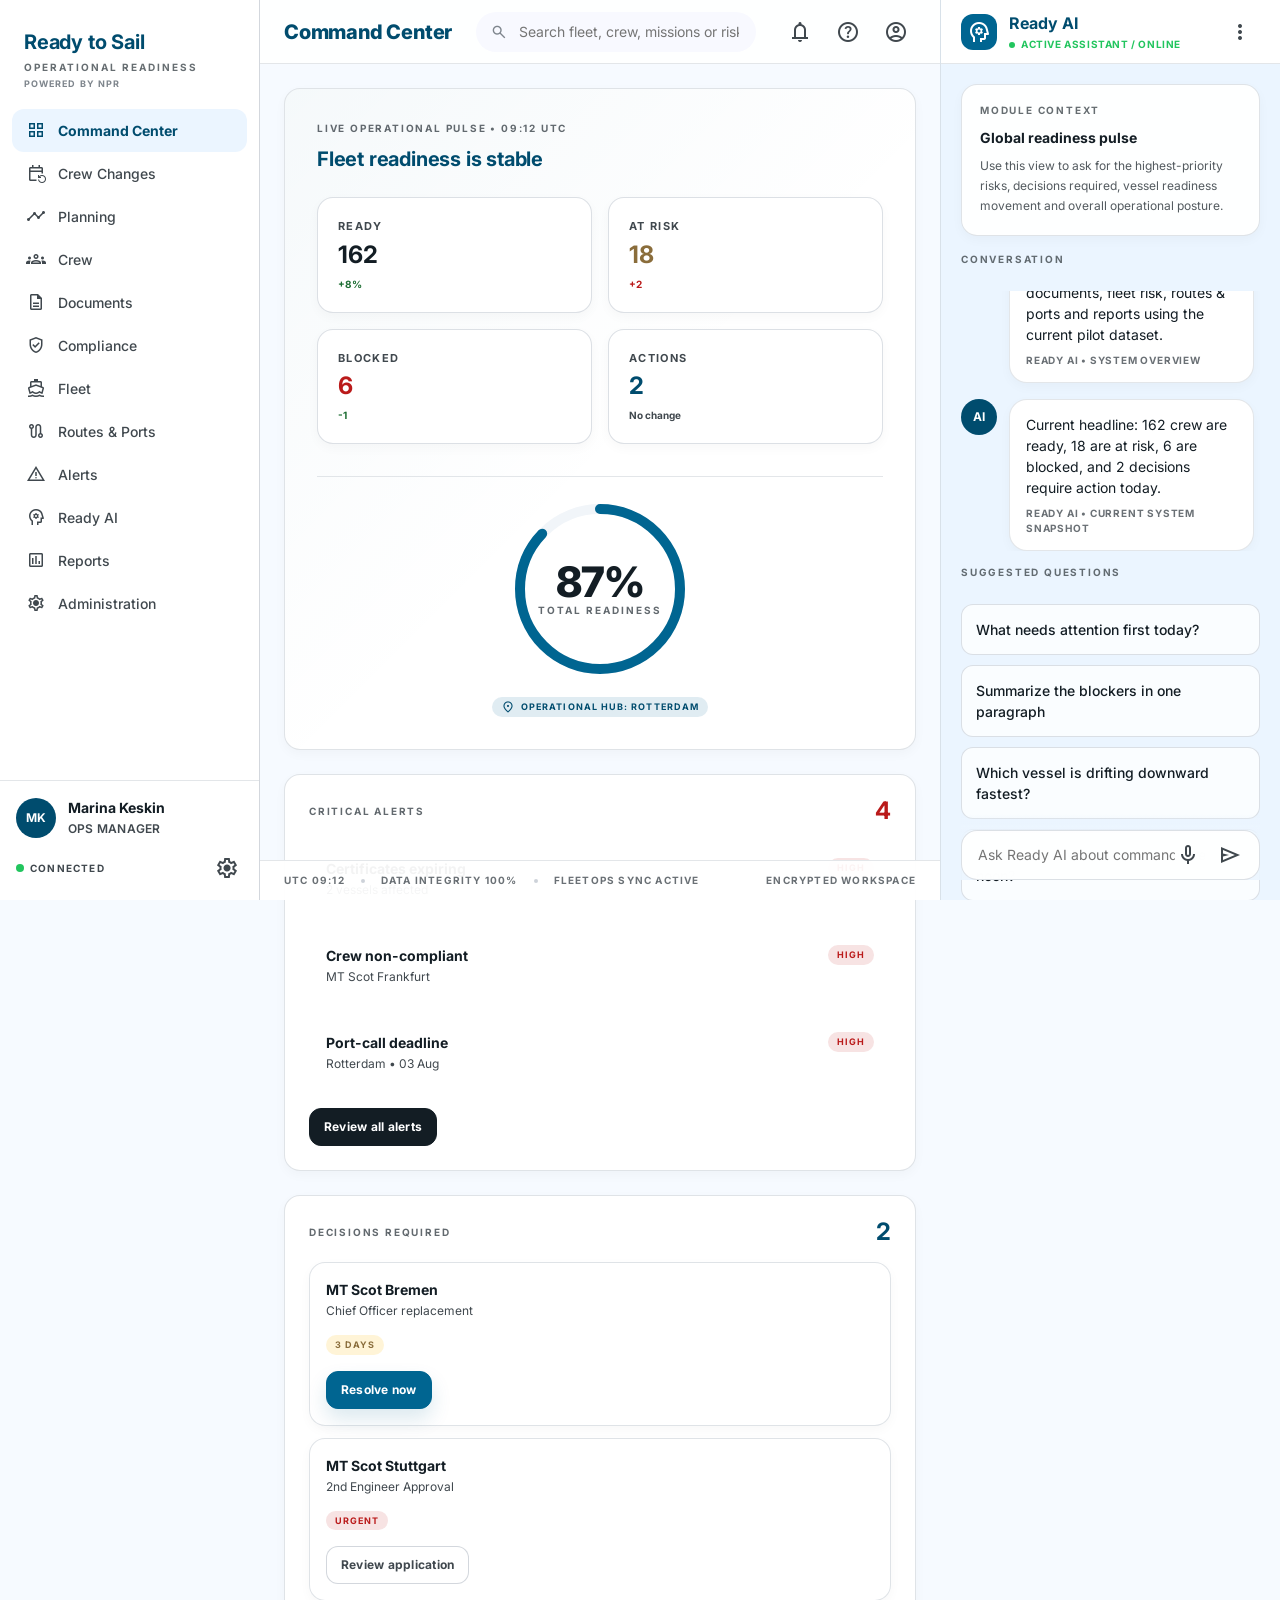
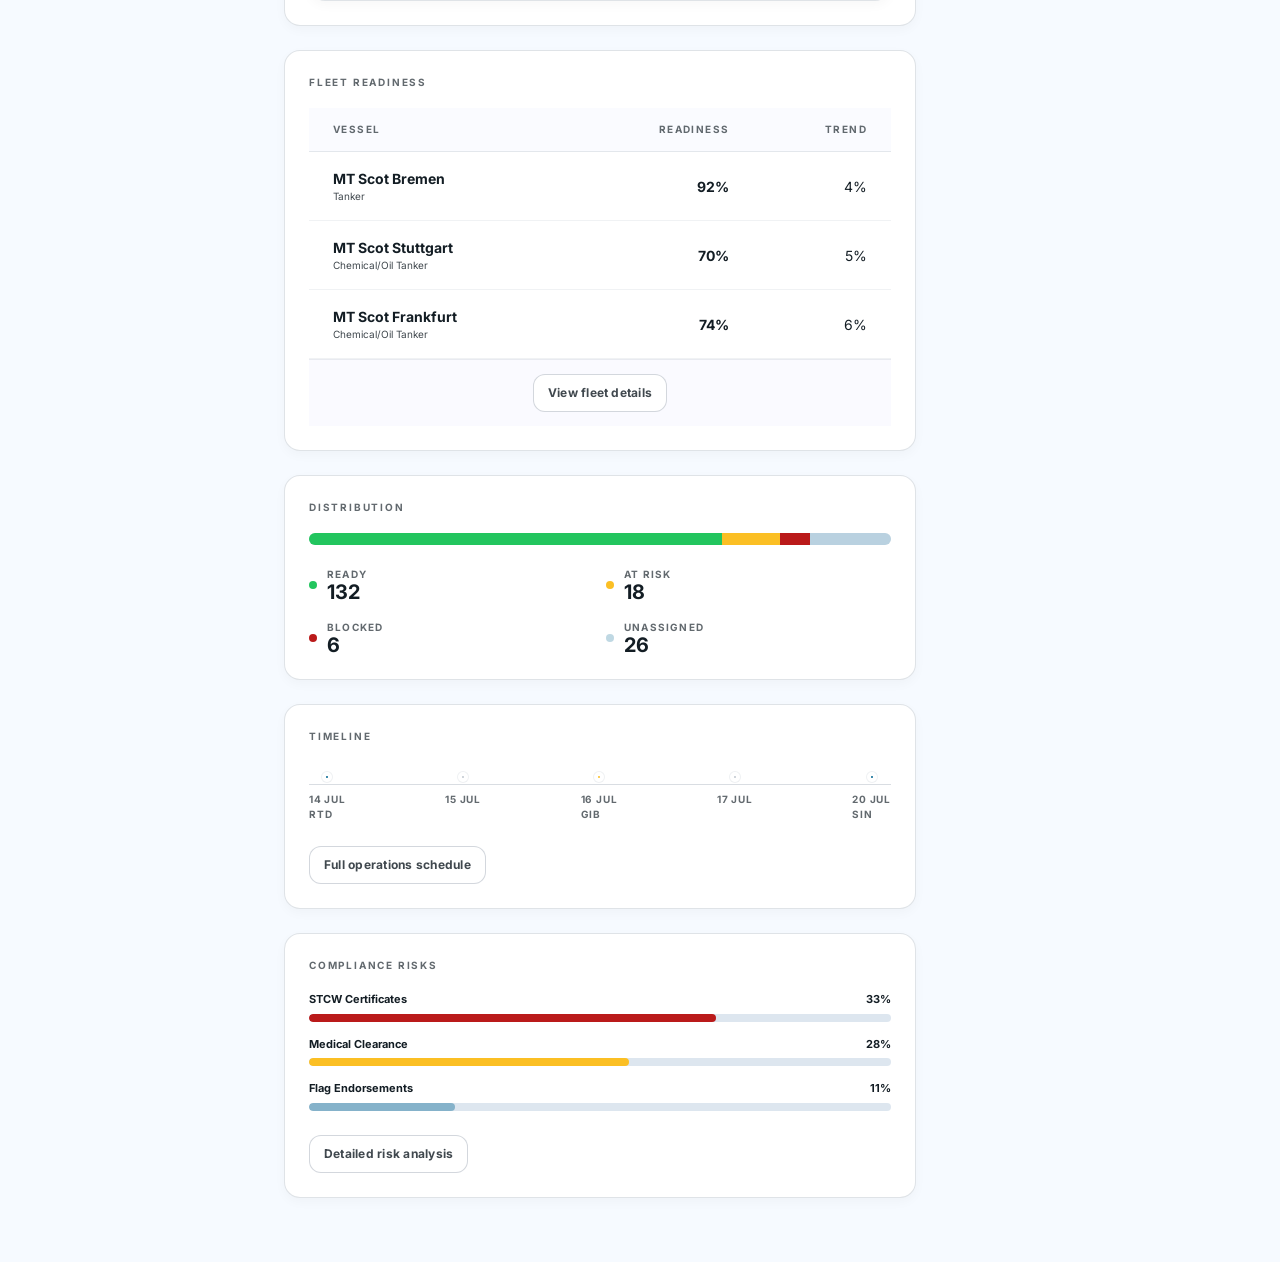
==== commit 3695021b: "Revert promo landing and restore app as root" ====
--- a/index.html
+++ b/index.html
@@ -1,1073 +1,1365 @@
 <!DOCTYPE html>
 <html lang="en">
 <head>
-<meta charset="UTF-8">
-<meta name="viewport" content="width=device-width, initial-scale=1.0">
-<title>Ready to Sail — Product Presentation</title>
-<link rel="preconnect" href="https://fonts.googleapis.com">
-<link href="https://fonts.googleapis.com/css2?family=Barlow+Condensed:ital,wght@0,400;0,600;0,700;0,800;1,700&family=Inter:wght@300;400;500;600;700&family=JetBrains+Mono:wght@400;500;600;700&display=swap" rel="stylesheet">
-<style>
-/* ====== RESET & ROOT ====== */
-*,*::before,*::after{margin:0;padding:0;box-sizing:border-box;}
-:root{
-  --navy:#0B2545;
-  --steel:#1B3A5C;
-  --paper:#F4F6F8;
-  --amber:#E8A33D;
-  --green:#2E8B57;
-  --red:#C8401D;
-  --cinema:#060E1A;
-  --white:#fff;
-  --ink:#10243F;
-  --mono:'JetBrains Mono',monospace;
-  --disp:'Barlow Condensed',sans-serif;
-  --body:'Inter',sans-serif;
-}
-html,body{width:100%;height:100%;overflow:hidden;background:var(--cinema);font-family:var(--body);}
-@media(prefers-reduced-motion:reduce){*{animation-duration:0.01ms!important;transition-duration:0.01ms!important;}}
-
-/* ====== STAGE ====== */
-.stage{
-  position:fixed;inset:0;
-  display:flex;flex-direction:column;
-  background:var(--cinema);
-  overflow:hidden;
-}
-
-/* ====== PROGRESS BAR ====== */
-.progress-bar{
-  height:2px;background:rgba(255,255,255,0.08);
-  flex-shrink:0;position:relative;z-index:100;
-}
-.progress-fill{
-  height:100%;background:var(--amber);
-  width:0%;transition:width 0.15s linear;
-}
-
-/* ====== SCENE CONTAINER ====== */
-.scenes{flex:1;position:relative;overflow:hidden;}
-.scene{
-  position:absolute;inset:0;
-  display:flex;flex-direction:column;align-items:center;justify-content:center;
-  opacity:0;pointer-events:none;
-  transition:opacity 0.7s ease;
-  padding:0 40px 100px;
-}
-.scene.active{opacity:1;pointer-events:all;}
-
-/* ====== SUBTITLE TRACK ====== */
-.subtitle-track{
-  position:fixed;bottom:28px;left:50%;transform:translateX(-50%);
-  z-index:200;
-  text-align:center;
-  max-width:820px;width:90%;
-  min-height:52px;
-  display:flex;align-items:center;justify-content:center;
-}
-.subtitle{
-  background:rgba(6,14,26,0.85);
-  border:1px solid rgba(255,255,255,0.08);
-  backdrop-filter:blur(8px);
-  -webkit-backdrop-filter:blur(8px);
-  padding:10px 22px;
-  border-radius:4px;
-  font-size:15px;
-  font-weight:400;
-  color:rgba(255,255,255,0.92);
-  line-height:1.55;
-  letter-spacing:0.01em;
-  opacity:0;
-  transform:translateY(6px);
-  transition:opacity 0.4s ease, transform 0.4s ease;
-}
-.subtitle.visible{opacity:1;transform:translateY(0);}
-.subtitle b{color:var(--amber);font-weight:600;}
-
-/* ====== CONTROLS ====== */
-.controls{
-  position:fixed;bottom:88px;right:32px;
-  display:flex;gap:8px;z-index:300;
-}
-.ctrl-btn{
-  width:36px;height:36px;border-radius:50%;
-  background:rgba(255,255,255,0.08);border:1px solid rgba(255,255,255,0.16);
-  color:rgba(255,255,255,0.7);cursor:pointer;
-  display:flex;align-items:center;justify-content:center;
-  font-size:13px;transition:all .15s;
-}
-.ctrl-btn:hover{background:rgba(255,255,255,0.18);color:#fff;}
-.ctrl-btn.paused .icon-pause{display:none;}
-.ctrl-btn.paused .icon-play{display:block;}
-.ctrl-btn .icon-play{display:none;}
-.scene-counter{
-  position:fixed;bottom:92px;left:32px;
-  font-family:var(--mono);font-size:11px;color:rgba(255,255,255,0.3);
-  letter-spacing:0.1em;z-index:300;
-}
-
-/* ====== SCENE DOT NAV ====== */
-.dot-nav{
-  position:fixed;right:32px;top:50%;transform:translateY(-50%);
-  display:flex;flex-direction:column;gap:8px;z-index:300;
-}
-.dot{
-  width:6px;height:6px;border-radius:50%;background:rgba(255,255,255,0.2);
-  cursor:pointer;transition:all .2s;
-}
-.dot.active{background:var(--amber);transform:scale(1.4);}
-
-/* ====== SCENE LAYOUTS ====== */
-
-/* --- SCENE 1: TITLE --- */
-.scene-title{
-  background:radial-gradient(ellipse at 50% 60%, rgba(27,58,92,0.6) 0%, var(--cinema) 70%);
-}
-.title-eyebrow{
-  font-family:var(--mono);font-size:11px;letter-spacing:0.2em;
-  color:var(--amber);text-transform:uppercase;margin-bottom:24px;
-  opacity:0;animation:fadeUp 0.6s ease 0.3s forwards;
-}
-.title-main{
-  font-family:var(--disp);font-weight:800;font-size:clamp(56px,8vw,88px);
-  color:var(--white);letter-spacing:0.03em;line-height:1;
-  text-align:center;
-  opacity:0;animation:fadeUp 0.7s ease 0.6s forwards;
-}
-.title-main em{color:var(--amber);font-style:normal;}
-.title-sub{
-  font-size:clamp(14px,2vw,18px);color:rgba(255,255,255,0.5);
-  font-weight:300;margin-top:20px;letter-spacing:0.04em;text-align:center;
-  opacity:0;animation:fadeUp 0.7s ease 0.9s forwards;
-}
-.title-dial-wrap{
-  margin-top:52px;
-  opacity:0;animation:fadeUp 0.7s ease 1.2s forwards;
-  display:flex;gap:32px;align-items:center;
-}
-.hero-dial{position:relative;width:120px;height:120px;}
-.hero-dial svg{width:100%;height:100%;transform:rotate(-90deg);}
-.hero-dial circle{fill:none;}
-.hd-bg{stroke:rgba(255,255,255,0.06);stroke-width:8;}
-.hd-fg{stroke:var(--green);stroke-width:8;stroke-linecap:round;
-  stroke-dasharray:339;stroke-dashoffset:339;
-  transition:stroke-dashoffset 2s cubic-bezier(.2,.8,.3,1) 1.4s;}
-.hero-dial .hd-label{
-  position:absolute;inset:0;display:flex;align-items:center;justify-content:center;
-  flex-direction:column;
-}
-.hd-num{font-family:var(--disp);font-weight:800;font-size:28px;color:#fff;line-height:1;}
-.hd-unit{font-family:var(--mono);font-size:9px;color:rgba(255,255,255,0.4);letter-spacing:0.12em;margin-top:2px;}
-
-/* --- PROBLEM SCENE --- */
-.problem-grid{
-  display:grid;grid-template-columns:1fr 1fr;gap:16px;
-  max-width:680px;width:100%;
-  opacity:0;animation:fadeUp 0.6s ease 0.4s forwards;
-}
-.problem-card{
-  background:rgba(255,255,255,0.04);
-  border:1px solid rgba(255,255,255,0.08);
-  border-radius:4px;padding:18px;
-}
-.problem-card .pc-num{
-  font-family:var(--disp);font-weight:800;font-size:42px;color:var(--amber);line-height:1;
-}
-.problem-card .pc-label{font-size:12px;color:rgba(255,255,255,0.45);margin-top:6px;line-height:1.4;}
-.scene-headline{
-  font-family:var(--disp);font-weight:700;font-size:clamp(32px,5vw,52px);
-  color:#fff;letter-spacing:0.02em;text-align:center;margin-bottom:28px;
-  opacity:0;animation:fadeUp 0.6s ease 0.2s forwards;
-}
-.scene-headline span{color:var(--amber);}
-
-/* --- PRODUCT SCREEN MOCKUP --- */
-.mockup-frame{
-  background:rgba(255,255,255,0.03);
-  border:1px solid rgba(255,255,255,0.1);
-  border-radius:8px;
-  overflow:hidden;
-  max-width:840px;width:100%;
-  box-shadow:0 40px 80px rgba(0,0,0,0.6), 0 0 0 1px rgba(255,255,255,0.05);
-  opacity:0;animation:scaleIn 0.6s ease 0.3s forwards;
-}
-.frame-bar{
-  height:36px;background:rgba(11,37,69,0.9);
-  display:flex;align-items:center;padding:0 14px;gap:8px;
-  border-bottom:1px solid rgba(255,255,255,0.07);
-}
-.frame-dot{width:10px;height:10px;border-radius:50%;}
-.frame-bar .url{
-  flex:1;text-align:center;font-family:var(--mono);font-size:10px;
-  color:rgba(255,255,255,0.25);letter-spacing:0.05em;
-}
-.frame-content{padding:0;min-height:360px;display:flex;}
-
-/* --- MINI SIDEBAR --- */
-.mini-sidebar{
-  width:140px;background:rgba(11,37,69,0.95);flex-shrink:0;
-  padding:12px 0;border-right:1px solid rgba(255,255,255,0.07);
-}
-.mini-brand{
-  padding:8px 12px 14px;border-bottom:1px solid rgba(255,255,255,0.07);
-  font-family:var(--disp);font-weight:800;font-size:11px;color:#fff;letter-spacing:0.04em;
-  margin-bottom:8px;
-}
-.mini-nav-item{
-  padding:7px 12px;font-size:10px;color:rgba(200,214,229,0.7);
-  display:flex;align-items:center;gap:7px;
-}
-.mini-nav-item.active{background:rgba(27,58,92,0.8);color:#fff;}
-.mini-nav-item .dot{width:5px;height:5px;border-radius:50%;background:rgba(255,255,255,0.2);flex-shrink:0;}
-.mini-nav-item.active .dot{background:var(--amber);}
-.mini-main{flex:1;padding:18px;overflow:hidden;}
-
-/* --- MINI KPI ROW --- */
-.mini-kpi-row{display:flex;gap:8px;margin-bottom:14px;}
-.mini-kpi{
-  flex:1;background:rgba(255,255,255,0.05);border:1px solid rgba(255,255,255,0.07);
-  border-radius:4px;padding:8px;border-top:2px solid var(--steel);
-}
-.mini-kpi.green{border-top-color:var(--green);}
-.mini-kpi.amber{border-top-color:var(--amber);}
-.mini-kpi.red{border-top-color:var(--red);}
-.mini-kpi .mk-val{font-family:var(--disp);font-weight:800;font-size:20px;color:#fff;}
-.mini-kpi .mk-lab{font-size:8px;color:rgba(255,255,255,0.35);text-transform:uppercase;letter-spacing:0.06em;margin-top:2px;}
-.mini-kpi.green .mk-val{color:#5DC98A;}
-.mini-kpi.amber .mk-val{color:var(--amber);}
-.mini-kpi.red .mk-val{color:#E07060;}
-
-/* --- MINI MISSION CARDS --- */
-.mini-section-label{font-size:9px;text-transform:uppercase;letter-spacing:0.1em;color:rgba(255,255,255,0.3);margin-bottom:8px;font-weight:600;}
-.mini-mission-card{
-  background:rgba(255,255,255,0.04);border:1px solid rgba(255,255,255,0.07);
-  border-radius:4px;padding:10px 10px;margin-bottom:8px;
-  display:flex;align-items:center;gap:10px;
-}
-.mini-dial-sm{position:relative;width:36px;height:36px;flex-shrink:0;}
-.mini-dial-sm svg{width:100%;height:100%;transform:rotate(-90deg);}
-.mini-dial-sm circle{fill:none;}
-.mds-bg{stroke:rgba(255,255,255,0.08);stroke-width:5;}
-.mds-fg{stroke:var(--green);stroke-width:5;stroke-linecap:round;}
-.mds-fg.amber{stroke:var(--amber);}
-.mds-label{position:absolute;inset:0;display:flex;align-items:center;justify-content:center;font-family:var(--mono);font-size:8.5px;font-weight:600;color:#fff;}
-.mini-mc-vessel{font-size:10px;font-weight:700;color:#fff;line-height:1.2;}
-.mini-mc-meta{font-size:9px;color:rgba(255,255,255,0.4);margin-top:2px;}
-.mini-pill{font-size:8px;font-weight:700;padding:2px 6px;border-radius:8px;margin-left:auto;}
-.mini-pill.ready{background:rgba(46,139,87,0.25);color:#5DC98A;}
-.mini-pill.warn{background:rgba(232,163,61,0.2);color:var(--amber);}
-
-/* --- MINI PROFILE --- */
-.mini-profile-header{
-  display:flex;gap:12px;align-items:center;
-  background:rgba(255,255,255,0.04);border:1px solid rgba(255,255,255,0.07);
-  border-radius:4px;padding:12px;margin-bottom:12px;
-}
-.mini-avatar{
-  width:44px;height:44px;border-radius:6px;background:var(--steel);
-  display:flex;align-items:center;justify-content:center;
-  font-family:var(--disp);font-weight:800;font-size:16px;color:#fff;flex-shrink:0;
-}
-.mini-profile-name{font-size:13px;font-weight:700;color:#fff;}
-.mini-profile-rank{font-size:10px;color:rgba(255,255,255,0.45);margin-top:2px;}
-.mini-profile-tags{display:flex;gap:5px;margin-top:6px;flex-wrap:wrap;}
-.mini-tag{font-size:8px;padding:2px 6px;border-radius:3px;background:rgba(46,139,87,0.2);color:#5DC98A;font-weight:600;}
-.mini-big-dial{position:relative;width:64px;height:64px;flex-shrink:0;margin-left:auto;}
-.mini-big-dial svg{width:100%;height:100%;transform:rotate(-90deg);}
-.mbd-bg{stroke:rgba(255,255,255,0.08);stroke-width:7;}
-.mbd-fg{stroke:var(--green);stroke-width:7;stroke-linecap:round;}
-.mbd-label{position:absolute;inset:0;display:flex;align-items:center;justify-content:center;font-family:var(--disp);font-weight:800;font-size:18px;color:#fff;}
-
-/* --- MINI FLEET GRID --- */
-.mini-fleet-grid{display:grid;grid-template-columns:1fr 1fr 1fr;gap:8px;}
-.mini-fleet-card{
-  background:rgba(255,255,255,0.04);border:1px solid rgba(255,255,255,0.07);
-  border-radius:4px;overflow:hidden;
-}
-.mini-fc-top{background:linear-gradient(135deg,rgba(11,37,69,0.9),rgba(27,58,92,0.8));padding:8px;}
-.mini-fc-name{font-family:var(--disp);font-weight:800;font-size:10px;color:#fff;}
-.mini-fc-imo{font-family:var(--mono);font-size:7.5px;color:rgba(255,255,255,0.35);margin-top:1px;}
-.mini-fc-body{padding:7px 8px;}
-.mini-fc-spec{font-size:8px;color:rgba(255,255,255,0.4);}
-.mini-fc-spec b{color:rgba(255,255,255,0.75);}
-.mini-fc-foot{display:flex;justify-content:space-between;align-items:center;margin-top:5px;padding-top:5px;border-top:1px solid rgba(255,255,255,0.05);}
-
-/* --- ROTATION CARDS IN MINI --- */
-.mini-rotation-card{
-  background:rgba(255,255,255,0.04);border:1px solid rgba(255,255,255,0.07);
-  border-radius:4px;padding:10px;margin-bottom:8px;
-}
-.mini-rot-top{display:flex;justify-content:space-between;align-items:center;margin-bottom:7px;}
-.mini-rot-rank{font-size:10px;font-weight:700;color:#fff;}
-.mini-rot-people{display:flex;align-items:center;gap:8px;}
-.mini-rot-person{font-size:9px;color:rgba(255,255,255,0.6);}
-.mini-rot-tag{font-size:8px;font-weight:700;padding:1px 5px;border-radius:3px;margin-right:4px;}
-.mini-rot-tag.out{background:rgba(200,64,29,0.25);color:#E07060;}
-.mini-rot-tag.in{background:rgba(46,139,87,0.25);color:#5DC98A;}
-.mini-rot-tag.pend{background:rgba(232,163,61,0.2);color:var(--amber);}
-
-/* --- AI CHAT MINI --- */
-.mini-chat{display:flex;flex-direction:column;gap:10px;}
-.mini-chat-msg{display:flex;gap:8px;max-width:90%;}
-.mini-chat-msg.user{align-self:flex-end;flex-direction:row-reverse;}
-.mini-chat-av{width:22px;height:22px;border-radius:50%;flex-shrink:0;display:flex;align-items:center;justify-content:center;font-size:8px;font-weight:700;}
-.mini-chat-av.ai{background:var(--navy);}
-.mini-chat-av.me{background:var(--steel);}
-.mini-chat-bubble{padding:8px 10px;border-radius:6px;font-size:10px;line-height:1.45;color:rgba(255,255,255,0.85);}
-.mini-chat-msg.ai .mini-chat-bubble{background:rgba(255,255,255,0.06);}
-.mini-chat-msg.user .mini-chat-bubble{background:rgba(11,37,69,0.8);}
-.mini-src-tag{display:inline-block;font-size:8px;font-weight:700;color:var(--amber);margin-top:5px;}
-
-/* --- COMPLIANCE MINI --- */
-.mini-rules{display:flex;flex-direction:column;gap:6px;}
-.mini-rule-row{
-  display:flex;justify-content:space-between;align-items:center;
-  background:rgba(255,255,255,0.04);border:1px solid rgba(255,255,255,0.06);
-  border-radius:3px;padding:7px 10px;font-size:9px;color:rgba(255,255,255,0.65);
-}
-.mini-rule-row .mr-src{font-family:var(--mono);font-size:8px;color:rgba(255,255,255,0.3);}
-.mini-toggle{width:24px;height:13px;border-radius:7px;background:var(--green);position:relative;flex-shrink:0;}
-.mini-toggle::after{content:'';position:absolute;width:10px;height:10px;background:#fff;border-radius:50%;top:1.5px;right:1.5px;}
-
-/* --- CTA SCENE --- */
-.cta-scene{text-align:center;}
-.cta-tagline{
-  font-family:var(--disp);font-weight:700;font-size:clamp(28px,4vw,42px);
-  color:rgba(255,255,255,0.3);letter-spacing:0.03em;margin-bottom:20px;
-  opacity:0;animation:fadeUp 0.6s ease 0.3s forwards;
-}
-.cta-headline{
-  font-family:var(--disp);font-weight:800;font-size:clamp(52px,8vw,82px);
-  color:#fff;letter-spacing:0.02em;line-height:1;
-  opacity:0;animation:fadeUp 0.7s ease 0.5s forwards;
-}
-.cta-headline span{color:var(--amber);}
-.cta-sub{
-  font-size:16px;color:rgba(255,255,255,0.45);font-weight:300;
-  margin-top:20px;letter-spacing:0.03em;
-  opacity:0;animation:fadeUp 0.7s ease 0.8s forwards;
-}
-.cta-buttons{
-  display:flex;gap:14px;justify-content:center;margin-top:44px;
-  opacity:0;animation:fadeUp 0.7s ease 1.1s forwards;
-}
-.btn-primary-cta{
-  font-family:var(--body);font-weight:700;font-size:14px;
-  padding:14px 32px;border-radius:4px;
-  background:var(--amber);color:#1A0D00;border:none;cursor:pointer;
-  letter-spacing:0.02em;transition:filter .15s;
-}
-.btn-primary-cta:hover{filter:brightness(1.08);}
-.btn-ghost-cta{
-  font-family:var(--body);font-weight:600;font-size:14px;
-  padding:14px 32px;border-radius:4px;
-  background:transparent;color:rgba(255,255,255,0.65);
-  border:1px solid rgba(255,255,255,0.2);cursor:pointer;
-  letter-spacing:0.02em;transition:all .15s;
-}
-.btn-ghost-cta:hover{background:rgba(255,255,255,0.07);color:#fff;}
-.entry-note{
-  margin-top:18px;
-  font-size:11px;
-  letter-spacing:0.08em;
-  text-transform:uppercase;
-  color:rgba(255,255,255,0.28);
-}
-.cta-client{
-  margin-top:52px;font-size:11px;font-family:var(--mono);letter-spacing:0.14em;
-  color:rgba(255,255,255,0.18);text-transform:uppercase;
-  opacity:0;animation:fadeUp 0.7s ease 1.4s forwards;
-}
-.cta-client b{color:rgba(255,255,255,0.45);}
-
-/* --- BACKGROUND ELEMENTS --- */
-.bg-grid{
-  position:absolute;inset:0;
-  background-image:linear-gradient(rgba(255,255,255,0.018) 1px,transparent 1px),linear-gradient(90deg,rgba(255,255,255,0.018) 1px,transparent 1px);
-  background-size:60px 60px;
-  pointer-events:none;z-index:0;
-}
-.bg-vignette{
-  position:absolute;inset:0;
-  background:radial-gradient(ellipse at 50% 50%, transparent 40%, rgba(6,14,26,0.85) 100%);
-  pointer-events:none;z-index:0;
-}
-.scene>*:not(.bg-grid):not(.bg-vignette){position:relative;z-index:1;}
-
-/* ====== ANIMATIONS ====== */
-@keyframes fadeUp{
-  from{opacity:0;transform:translateY(16px);}
-  to{opacity:1;transform:translateY(0);}
-}
-@keyframes scaleIn{
-  from{opacity:0;transform:scale(0.96) translateY(10px);}
-  to{opacity:1;transform:scale(1) translateY(0);}
-}
-@keyframes ticker{
-  from{transform:translateX(0);}
-  to{transform:translateX(-50%);}
-}
-
-/* ====== TICKER ====== */
-.ticker-wrap{
-  position:fixed;bottom:68px;left:0;right:0;
-  overflow:hidden;z-index:150;
-  border-top:1px solid rgba(232,163,61,0.15);
-  border-bottom:1px solid rgba(232,163,61,0.15);
-  background:rgba(6,14,26,0.6);
-  backdrop-filter:blur(4px);
-  padding:5px 0;
-}
-.ticker-inner{
-  display:flex;gap:0;white-space:nowrap;
-  animation:ticker 32s linear infinite;
-}
-.ticker-item{
-  font-family:var(--mono);font-size:10px;letter-spacing:0.08em;
-  color:rgba(255,255,255,0.3);padding:0 32px;
-}
-.ticker-item .ti-status{color:var(--amber);}
-.ticker-item .ti-ok{color:#5DC98A;}
-
-/* ====== RESPONSIVE ====== */
-@media(max-width:700px){
-  .problem-grid{grid-template-columns:1fr 1fr;}
-  .mini-fleet-grid{grid-template-columns:1fr 1fr;}
-  .title-main{font-size:48px;}
-}
-</style>
+  <meta charset="UTF-8">
+  <meta name="viewport" content="width=device-width, initial-scale=1.0">
+  <title>Ready to Sail v1</title>
+  <link rel="preconnect" href="https://fonts.googleapis.com">
+  <link rel="preconnect" href="https://fonts.gstatic.com" crossorigin>
+  <link href="https://fonts.googleapis.com/css2?family=Inter:wght@400;500;600;700;800&family=Material+Symbols+Outlined:wght@300;400;500;700&display=swap" rel="stylesheet">
+  <link rel="stylesheet" href="assets/css/tokens.css?v=20260713-v1">
+  <link rel="stylesheet" href="assets/css/app.css?v=20260713-v1">
 </head>
 <body>
-
-<div class="stage">
-
-  <div class="progress-bar"><div class="progress-fill" id="prog"></div></div>
-
-  <div class="scenes" id="scenes">
-
-    <!-- ============================== SCENE 1: TITLE ============================== -->
-    <div class="scene scene-title active" data-scene="0">
-      <div class="bg-grid"></div>
-      <div class="bg-vignette"></div>
-
-      <div class="title-eyebrow">Victoria Marine · Hamburg · 2026</div>
-      <div class="title-main">READY TO Sa<em>i</em>L</div>
-      <div class="title-sub">CREW READINESS PLATFORM — GENERAL CARGO & BULK CARRIERS</div>
-
-      <div class="title-dial-wrap">
-        <div class="hero-dial" id="hero-dial">
-          <svg viewBox="0 0 120 120">
-            <circle class="hd-bg" cx="60" cy="60" r="52"/>
-            <circle class="hd-fg" id="hero-fg" cx="60" cy="60" r="52"/>
-          </svg>
-          <div class="hd-label">
-            <span class="hd-num" id="hero-num">0</span>
-            <span class="hd-unit">READY INDEX</span>
+  <div class="app">
+    <aside class="sidebar" aria-label="Main navigation">
+      <div class="brand">
+        <h1 class="brand-title">Ready to Sail</h1>
+        <div class="brand-subtitle">Operational Readiness</div>
+        <div class="brand-meta">Powered by NPR</div>
+      </div>
+
+      <nav class="navlist">
+        <button class="navitem active" data-view="command-center">
+          <span class="material-symbols-outlined ic">grid_view</span>
+          <span>Command Center</span>
+        </button>
+        <button class="navitem" data-view="crew-changes">
+          <span class="material-symbols-outlined ic">event_repeat</span>
+          <span>Crew Changes</span>
+        </button>
+        <button class="navitem" data-view="planning">
+          <span class="material-symbols-outlined ic">timeline</span>
+          <span>Planning</span>
+        </button>
+        <button class="navitem" data-view="crew">
+          <span class="material-symbols-outlined ic">groups</span>
+          <span>Crew</span>
+        </button>
+        <button class="navitem" data-view="documents">
+          <span class="material-symbols-outlined ic">description</span>
+          <span>Documents</span>
+        </button>
+        <button class="navitem" data-view="compliance">
+          <span class="material-symbols-outlined ic">verified_user</span>
+          <span>Compliance</span>
+        </button>
+        <button class="navitem" data-view="fleet">
+          <span class="material-symbols-outlined ic">directions_boat</span>
+          <span>Fleet</span>
+        </button>
+        <button class="navitem" data-view="routes-ports">
+          <span class="material-symbols-outlined ic">route</span>
+          <span>Routes &amp; Ports</span>
+        </button>
+        <button class="navitem" data-view="alerts">
+          <span class="material-symbols-outlined ic">warning</span>
+          <span>Alerts</span>
+        </button>
+        <button class="navitem" data-view="ready-ai">
+          <span class="material-symbols-outlined ic">psychology</span>
+          <span>Ready AI</span>
+        </button>
+        <button class="navitem" data-view="reports">
+          <span class="material-symbols-outlined ic">assessment</span>
+          <span>Reports</span>
+        </button>
+        <button class="navitem" data-view="admin">
+          <span class="material-symbols-outlined ic">settings</span>
+          <span>Administration</span>
+        </button>
+      </nav>
+
+      <div class="sidebar-foot">
+        <div class="profile-card">
+          <div class="avatar">MK</div>
+          <div>
+            <div class="profile-name">Marina Keskin</div>
+            <div class="profile-role">Ops Manager</div>
+          </div>
+        </div>
+        <div class="status-row">
+          <div class="status-live">Connected</div>
+          <button class="sidebar-gear" data-nav="admin" aria-label="Settings">
+            <span class="material-symbols-outlined">settings</span>
+          </button>
+        </div>
+      </div>
+    </aside>
+
+    <div class="main">
+      <header class="topbar">
+        <div class="topbar-left">
+          <h2 class="topbar-title" id="topbar-title">Command Center</h2>
+          <div class="search-shell">
+            <span class="material-symbols-outlined ic">search</span>
+            <input id="topbar-search" class="search-box" type="text" placeholder="Search fleet or crew...">
+          </div>
+        </div>
+        <div class="topbar-right">
+          <button class="icon-btn" data-nav="alerts" aria-label="Notifications">
+            <span class="material-symbols-outlined">notifications</span>
+          </button>
+          <button class="icon-btn" data-action="help-center" aria-label="Help">
+            <span class="material-symbols-outlined">help_outline</span>
+          </button>
+          <button class="icon-btn" data-action="workspace-profile" aria-label="Workspace profile">
+            <span class="material-symbols-outlined">account_circle</span>
+          </button>
+        </div>
+      </header>
+
+      <main class="content">
+        <section class="view active" id="view-command-center">
+          <div class="page page-grid">
+            <div class="card hero pad-xl">
+              <div class="hero-grid">
+                <div>
+                  <div class="eyebrow">Live Operational Pulse • 09:12 UTC</div>
+                  <h3 class="headline" style="margin-top:10px;">Fleet readiness is stable</h3>
+                  <div class="kpi-grid hero-kpis">
+                    <div class="kpi-card">
+                      <span class="kpi-label">Ready</span>
+                      <div class="kpi-value">162</div>
+                      <div class="kpi-meta text-ready">+8%</div>
+                    </div>
+                    <div class="kpi-card">
+                      <span class="kpi-label">At Risk</span>
+                      <div class="kpi-value text-risk">18</div>
+                      <div class="kpi-meta text-blocked">+2</div>
+                    </div>
+                    <div class="kpi-card">
+                      <span class="kpi-label">Blocked</span>
+                      <div class="kpi-value text-blocked">6</div>
+                      <div class="kpi-meta text-ready">-1</div>
+                    </div>
+                    <div class="kpi-card">
+                      <span class="kpi-label">Actions</span>
+                      <div class="kpi-value text-primary">2</div>
+                      <div class="kpi-meta">No change</div>
+                    </div>
+                  </div>
+                </div>
+                <div class="hero-divider">
+                  <div class="gauge" aria-hidden="true">
+                    <svg viewBox="0 0 176 176">
+                      <circle cx="88" cy="88" r="80" fill="none" stroke="#f1f5f9" stroke-width="10"></circle>
+                      <circle cx="88" cy="88" r="80" fill="none" stroke="#006591" stroke-width="10" stroke-linecap="round" stroke-dasharray="502.65" stroke-dashoffset="65.34"></circle>
+                    </svg>
+                    <div class="gauge-copy">
+                      <div class="kpi-value display">87%</div>
+                      <div class="eyebrow" style="letter-spacing:0.2em;">Total Readiness</div>
+                    </div>
+                  </div>
+                  <div class="badge live" style="margin-top:20px;">
+                    <span class="material-symbols-outlined" style="font-size:14px;">location_on</span>
+                    Operational Hub: Rotterdam
+                  </div>
+                </div>
+              </div>
+            </div>
+
+            <div class="page-grid twelve">
+              <div class="card pad-lg span-4">
+                <div class="card-header">
+                  <div>
+                    <div class="eyebrow">Critical Alerts</div>
+                  </div>
+                  <div class="kpi-value text-blocked">4</div>
+                </div>
+                <div class="list-stack">
+                  <div class="list-item">
+                    <div>
+                      <div class="list-title">Certificates expiring</div>
+                      <div class="list-meta">2 vessels affected</div>
+                    </div>
+                    <span class="badge blocked">High</span>
+                  </div>
+                  <div class="list-item">
+                    <div>
+                      <div class="list-title">Crew non-compliant</div>
+                      <div class="list-meta">MT Scot Frankfurt</div>
+                    </div>
+                    <span class="badge blocked">High</span>
+                  </div>
+                  <div class="list-item">
+                    <div>
+                      <div class="list-title">Port-call deadline</div>
+                      <div class="list-meta">Rotterdam • 03 Aug</div>
+                    </div>
+                    <span class="badge blocked">High</span>
+                  </div>
+                </div>
+                <div style="margin-top:18px;">
+                  <button class="btn btn-dark" data-nav="alerts">Review all alerts</button>
+                </div>
+              </div>
+
+              <div class="card pad-lg span-4">
+                <div class="card-header">
+                  <div class="eyebrow">Decisions Required</div>
+                  <div class="kpi-value text-primary">2</div>
+                </div>
+                <div class="list-stack">
+                  <div class="card kpi-card--soft" style="padding:16px;">
+                    <div class="list-title">MT Scot Bremen</div>
+                    <div class="list-meta">Chief Officer replacement</div>
+                    <div style="margin:12px 0 16px;"><span class="badge risk">3 days</span></div>
+                    <button class="btn btn-primary" data-nav="matching">Resolve now</button>
+                  </div>
+                  <div class="card kpi-card--soft" style="padding:16px;">
+                    <div class="list-title">MT Scot Stuttgart</div>
+                    <div class="list-meta">2nd Engineer Approval</div>
+                    <div style="margin:12px 0 16px;"><span class="badge blocked">Urgent</span></div>
+                    <button class="btn" data-action="open-crew-profile" data-key="ferdi">Review application</button>
+                  </div>
+                </div>
+              </div>
+
+              <div class="card pad-lg span-4">
+                <div class="card-header">
+                  <div class="eyebrow">Fleet Readiness</div>
+                </div>
+                <div class="table-wrap">
+                  <table class="data-table">
+                    <thead>
+                      <tr>
+                        <th>Vessel</th>
+                        <th style="text-align:right;">Readiness</th>
+                        <th style="text-align:right;">Trend</th>
+                      </tr>
+                    </thead>
+                    <tbody>
+                      <tr>
+                        <td><strong>MT Scot Bremen</strong><div class="muted" style="font-size:10px;">Tanker</div></td>
+                        <td style="text-align:right;"><strong>92%</strong></td>
+                        <td style="text-align:right;" class="text-ready">4%</td>
+                      </tr>
+                      <tr>
+                        <td><strong>MT Scot Stuttgart</strong><div class="muted" style="font-size:10px;">Chemical/Oil Tanker</div></td>
+                        <td style="text-align:right;"><strong>70%</strong></td>
+                        <td style="text-align:right;" class="text-blocked">5%</td>
+                      </tr>
+                      <tr>
+                        <td><strong>MT Scot Frankfurt</strong><div class="muted" style="font-size:10px;">Chemical/Oil Tanker</div></td>
+                        <td style="text-align:right;"><strong>74%</strong></td>
+                        <td style="text-align:right;" class="text-blocked">6%</td>
+                      </tr>
+                    </tbody>
+                  </table>
+                </div>
+                <div class="table-foot">
+                  <button class="btn" data-nav="fleet">View fleet details</button>
+                </div>
+              </div>
+
+              <div class="card pad-lg span-4">
+                <div class="card-header">
+                  <div class="eyebrow">Distribution</div>
+                </div>
+                <div class="distribution" aria-hidden="true">
+                  <span style="width:71%; background:#22c55e;"></span>
+                  <span style="width:10%; background:#fbbf24;"></span>
+                  <span style="width:5%; background:#ba1a1a;"></span>
+                  <span style="width:14%; background:rgba(0,101,145,0.18);"></span>
+                </div>
+                <div class="distribution-legend" style="margin-top:22px;">
+                  <div class="distribution-stat"><span class="status-dot" style="background:#22c55e;"></span><div><div class="eyebrow" style="letter-spacing:0.12em;">Ready</div><strong>132</strong></div></div>
+                  <div class="distribution-stat"><span class="status-dot" style="background:#fbbf24;"></span><div><div class="eyebrow" style="letter-spacing:0.12em;">At Risk</div><strong>18</strong></div></div>
+                  <div class="distribution-stat"><span class="status-dot" style="background:#ba1a1a;"></span><div><div class="eyebrow" style="letter-spacing:0.12em;">Blocked</div><strong>6</strong></div></div>
+                  <div class="distribution-stat"><span class="status-dot" style="background:rgba(0,101,145,0.25);"></span><div><div class="eyebrow" style="letter-spacing:0.12em;">Unassigned</div><strong>26</strong></div></div>
+                </div>
+              </div>
+
+              <div class="card pad-lg span-4">
+                <div class="card-header">
+                  <div class="eyebrow">Timeline</div>
+                </div>
+                <div class="timeline">
+                  <div class="timeline-line"></div>
+                  <div class="timeline-row">
+                    <div class="timeline-stop"><span class="timeline-dot" style="background:#006591;"></span><div class="eyebrow" style="letter-spacing:0.08em;">14 Jul<br>RTD</div></div>
+                    <div class="timeline-stop"><span class="timeline-dot" style="background:#c0c7cf;"></span><div class="eyebrow" style="letter-spacing:0.08em;">15 Jul</div></div>
+                    <div class="timeline-stop"><span class="timeline-dot" style="background:#fbbf24;"></span><div class="eyebrow" style="letter-spacing:0.08em;">16 Jul<br>GIB</div></div>
+                    <div class="timeline-stop"><span class="timeline-dot" style="background:#c0c7cf;"></span><div class="eyebrow" style="letter-spacing:0.08em;">17 Jul</div></div>
+                    <div class="timeline-stop"><span class="timeline-dot" style="background:#006591;"></span><div class="eyebrow" style="letter-spacing:0.08em;">20 Jul<br>SIN</div></div>
+                  </div>
+                </div>
+                <div style="margin-top:24px;">
+                  <button class="btn" data-nav="routes-ports">Full operations schedule</button>
+                </div>
+              </div>
+
+              <div class="card pad-lg span-4">
+                <div class="card-header">
+                  <div class="eyebrow">Compliance Risks</div>
+                </div>
+                <div class="metric-row">
+                  <div class="metric-row-item">
+                    <div class="metric-row-head"><span>STCW Certificates</span><span>33%</span></div>
+                    <div class="metric-bar"><span style="width:70%; background:#ba1a1a;"></span></div>
+                  </div>
+                  <div class="metric-row-item">
+                    <div class="metric-row-head"><span>Medical Clearance</span><span>28%</span></div>
+                    <div class="metric-bar"><span style="width:55%; background:#fbbf24;"></span></div>
+                  </div>
+                  <div class="metric-row-item">
+                    <div class="metric-row-head"><span>Flag Endorsements</span><span>11%</span></div>
+                    <div class="metric-bar"><span style="width:25%; background:rgba(0,101,145,0.4);"></span></div>
+                  </div>
+                </div>
+                <div style="margin-top:24px;">
+                  <button class="btn" data-nav="compliance">Detailed risk analysis</button>
+                </div>
+              </div>
+            </div>
+          </div>
+        </section>
+
+        <section class="view" id="view-crew-changes">
+          <div class="page page-grid">
+            <div class="kpi-grid">
+              <div class="kpi-card"><span class="kpi-label">Embarking</span><div class="kpi-value" id="crewchanges-kpi-embarking">162</div><div class="kpi-meta text-ready" id="crewchanges-kpi-embarking-meta">+8</div></div>
+              <div class="kpi-card"><span class="kpi-label">At Risk</span><div class="kpi-value text-risk" id="crewchanges-kpi-risk">18</div><div class="kpi-meta text-risk" id="crewchanges-kpi-risk-meta">+2</div></div>
+              <div class="kpi-card"><span class="kpi-label">Blocked</span><div class="kpi-value text-blocked" id="crewchanges-kpi-blocked">6</div><div class="kpi-meta text-ready" id="crewchanges-kpi-blocked-meta">-1</div></div>
+              <div class="kpi-card"><span class="kpi-label">Actions Today</span><div class="kpi-value" id="crewchanges-kpi-actions">2</div><div class="kpi-meta" id="crewchanges-kpi-actions-meta">Required decisions</div></div>
+            </div>
+
+            <div class="card table-card">
+              <div class="table-toolbar">
+                <div>
+                  <div class="eyebrow">Crew Rotation Manifest</div>
+                </div>
+                <div style="display:flex; gap:8px;">
+                  <button class="btn" data-action="filter-crew-changes">Filter</button>
+                  <button class="btn" data-action="export-crew-changes">Export</button>
+                </div>
+              </div>
+              <div class="table-wrap">
+                <table class="data-table" style="min-width:1080px;">
+                  <thead>
+                    <tr id="crew-row-merih" data-crew-key="merih">
+                      <th>Vessel</th>
+                      <th>Crew Member</th>
+                      <th>Role</th>
+                      <th>Port</th>
+                      <th>Rotation Window</th>
+                      <th>Ready %</th>
+                      <th>Status</th>
+                      <th>Urgency</th>
+                      <th style="text-align:right;">Action</th>
+                    </tr>
+                  </thead>
+                  <tbody>
+                    <tr data-action="open-matching" data-key="bremen" style="cursor:pointer;">
+                      <td><strong>MT Scot Bremen</strong></td>
+                      <td id="crewchanges-row-bremen-candidate">Hakan Çalhanoğlu<div class="muted" style="font-size:10px;">ID: #88401</div></td>
+                      <td class="muted">Chief Officer</td>
+                      <td class="muted">Gibraltar</td>
+                      <td><strong>14 Jul 2026</strong></td>
+                      <td><strong class="text-ready" id="crewchanges-row-bremen-ready">99%</strong></td>
+                      <td><span class="badge ready" id="crewchanges-row-bremen-status">Ready</span></td>
+                      <td><span class="badge live" id="crewchanges-row-bremen-urgency">Low</span></td>
+                      <td style="text-align:right;"><button class="btn" id="crewchanges-row-bremen-action" data-action="open-matching" data-key="bremen">Open</button></td>
+                    </tr>
+                    <tr data-action="open-matching" data-key="stuttgart" style="cursor:pointer;">
+                      <td><strong>MT Scot Stuttgart</strong></td>
+                      <td id="crewchanges-row-stuttgart-candidate">Ferdi Kadıoğlu<div class="muted" style="font-size:10px;">ID: #88409</div></td>
+                      <td class="muted">Second Engineer</td>
+                      <td class="muted">Rotterdam</td>
+                      <td><strong>22 Jul 2026</strong></td>
+                      <td><strong class="text-risk" id="crewchanges-row-stuttgart-ready">90%</strong></td>
+                      <td><span class="badge risk" id="crewchanges-row-stuttgart-status">At Risk</span></td>
+                      <td><span class="badge risk" id="crewchanges-row-stuttgart-urgency">Medium</span></td>
+                      <td style="text-align:right;"><button class="btn btn-primary" id="crewchanges-row-stuttgart-action" data-action="open-matching" data-key="stuttgart">View details</button></td>
+                    </tr>
+                    <tr data-action="open-crew-profile" data-key="rustu" style="cursor:pointer;">
+                      <td><strong>MT Scot Frankfurt</strong></td>
+                      <td id="crewchanges-row-frankfurt-candidate">Rüştü Reçber<div class="muted" style="font-size:10px;">ID: #88405</div></td>
+                      <td class="muted">Master</td>
+                      <td class="muted">Fos-sur-Mer</td>
+                      <td><strong>19 Aug 2026</strong></td>
+                      <td><strong class="text-blocked" id="crewchanges-row-frankfurt-ready">74%</strong></td>
+                      <td><span class="badge blocked" id="crewchanges-row-frankfurt-status">Blocked</span></td>
+                      <td><span class="badge blocked" id="crewchanges-row-frankfurt-urgency">High</span></td>
+                      <td style="text-align:right;"><button class="btn btn-primary" data-action="open-crew-profile" data-key="rustu">Resolve</button></td>
+                    </tr>
+                    <tr data-action="open-crew-profile" data-key="cenk" style="cursor:pointer;">
+                      <td><strong>MT Scot Hamburg</strong></td>
+                      <td id="crewchanges-row-hamburg-candidate">Cenk Tosun<div class="muted" style="font-size:10px;">ID: #88404</div></td>
+                      <td class="muted">Second Officer</td>
+                      <td class="muted">Antwerp</td>
+                      <td><strong>03 Sep 2026</strong></td>
+                      <td><strong class="text-risk" id="crewchanges-row-hamburg-ready">88%</strong></td>
+                      <td><span class="badge risk" id="crewchanges-row-hamburg-status">At Risk</span></td>
+                      <td><span class="badge risk" id="crewchanges-row-hamburg-urgency">Medium</span></td>
+                      <td style="text-align:right;"><button class="btn" data-action="open-crew-profile" data-key="cenk">Review</button></td>
+                    </tr>
+                  </tbody>
+                </table>
+              </div>
+              <div class="table-foot">
+                <button class="btn" data-nav="planning">View all 162 rotations</button>
+              </div>
+            </div>
+
+            <div class="split-grid">
+              <div class="card pad-lg">
+                <div class="card-header"><div class="eyebrow">Flight Logistics</div></div>
+                <div class="list-stack">
+                  <div class="list-item" id="crewchanges-logistics-bremen" style="background:rgba(235,245,255,0.28); border-color:rgba(192,199,207,0.4);">
+                    <div><div class="list-title" id="crewchanges-logistics-bremen-flight">TK 1951</div><div class="list-meta" id="crewchanges-logistics-bremen-route">IST → GIB • Çalhanoğlu, H.</div></div>
+                    <div style="text-align:right;"><div class="badge ready" id="crewchanges-logistics-bremen-status">On Time</div><div class="list-meta" id="crewchanges-logistics-bremen-arrival">Arrival: 09:10</div></div>
+                  </div>
+                  <div class="list-item" id="crewchanges-logistics-stuttgart">
+                    <div><div class="list-title" id="crewchanges-logistics-stuttgart-flight">TK 1543</div><div class="list-meta" id="crewchanges-logistics-stuttgart-route">IST → RTM • Kadıoğlu, F.</div></div>
+                    <div style="text-align:right;"><div class="badge blocked" id="crewchanges-logistics-stuttgart-status">Pending approval</div><div class="list-meta" id="crewchanges-logistics-stuttgart-arrival">Arrival: 17:55</div></div>
+                  </div>
+                </div>
+              </div>
+
+              <div class="card pad-lg">
+                <div class="card-header"><div class="eyebrow">Visa Readiness</div></div>
+                <div class="metric-row">
+                  <div class="metric-row-item">
+                    <div class="metric-row-head"><span>Schengen</span><span id="crewchanges-visa-schengen-label">92%</span></div>
+                    <div class="metric-bar"><span id="crewchanges-visa-schengen-bar" style="width:92%; background:#006591;"></span></div>
+                  </div>
+                  <div class="metric-row-item">
+                    <div class="metric-row-head"><span>USA C1/D</span><span id="crewchanges-visa-us-label">68%</span></div>
+                    <div class="metric-bar"><span id="crewchanges-visa-us-bar" style="width:68%; background:#fbbf24;"></span></div>
+                  </div>
+                </div>
+              </div>
+            </div>
+          </div>
+        </section>
+
+        <section class="view" id="view-crew">
+          <div class="page page-grid">
+            <div class="kpi-grid">
+              <div class="kpi-card kpi-card--soft"><span class="kpi-label">Ready to Embark</span><div class="kpi-value" id="crew-kpi-ready">162</div><div class="kpi-meta text-ready" id="crew-kpi-ready-meta">+8 vs yesterday</div></div>
+              <div class="kpi-card kpi-card--soft"><span class="kpi-label">At Risk</span><div class="kpi-value text-risk" id="crew-kpi-risk">18</div><div class="kpi-meta text-risk" id="crew-kpi-risk-meta">+2 vs yesterday</div></div>
+              <div class="kpi-card kpi-card--soft"><span class="kpi-label">Blocked</span><div class="kpi-value text-blocked" id="crew-kpi-blocked">6</div><div class="kpi-meta text-blocked" id="crew-kpi-blocked-meta">Requires action</div></div>
+              <div class="kpi-card kpi-card--soft"><span class="kpi-label">Available Now</span><div class="kpi-value" id="crew-kpi-available">42</div><div class="kpi-meta" id="crew-kpi-available-meta">Ready for assignment</div></div>
+            </div>
+
+            <div class="card table-card">
+              <div class="table-toolbar">
+                <div class="eyebrow">Crew Readiness Manifest</div>
+                <div style="display:flex; gap:8px;">
+                  <button class="btn" data-action="filter-crew">Filter</button>
+                  <button class="btn" data-action="export-crew">Export</button>
+                </div>
+              </div>
+              <div class="table-wrap">
+                <table class="data-table" style="min-width:1180px;">
+                  <thead>
+                    <tr>
+                      <th>Crew Member</th>
+                      <th>Rank / Role</th>
+                      <th>Current Vessel</th>
+                      <th>Location</th>
+                      <th>ReadyScore</th>
+                      <th>Certifications</th>
+                      <th>Medical</th>
+                      <th>Travel</th>
+                      <th>Status</th>
+                      <th>Action</th>
+                    </tr>
+                  </thead>
+                  <tbody>
+                    <tr>
+                      <td><strong>Merih Demiral</strong><div class="muted" style="font-size:10px;">ID: #88400</div></td>
+                      <td class="muted">Master</td>
+                      <td>MT Scot Dresden</td>
+                      <td>Istanbul</td>
+                      <td><strong class="text-ready">97%</strong></td>
+                      <td class="text-ready"><strong>Ready</strong></td>
+                      <td class="text-ready"><strong>Ready</strong></td>
+                      <td class="text-ready"><strong>Ready</strong></td>
+                      <td><span class="badge ready">Ready</span></td>
+                      <td><button class="btn" data-action="open-crew-profile" data-key="merih">Review</button></td>
+                    </tr>
+                    <tr id="crew-row-hakan" data-crew-key="hakan">
+                      <td><strong>Hakan Çalhanoğlu</strong><div class="muted" style="font-size:10px;">ID: #88401</div></td>
+                      <td class="muted">Chief Officer</td>
+                      <td id="crew-row-hakan-vessel">Available</td>
+                      <td>Istanbul</td>
+                      <td><strong class="text-ready" id="crew-row-hakan-ready">99%</strong></td>
+                      <td class="text-ready"><strong>Ready</strong></td>
+                      <td class="text-ready" id="crew-row-hakan-medical"><strong>Ready</strong></td>
+                      <td class="text-ready"><strong>Ready</strong></td>
+                      <td><span class="badge ready" id="crew-row-hakan-status">Ready</span></td>
+                      <td><button class="btn btn-primary" id="crew-row-hakan-action" data-action="open-matching" data-key="bremen">Assign</button></td>
+                    </tr>
+                    <tr id="crew-row-nihat" data-crew-key="nihat">
+                      <td><strong>Nihat Kahveci</strong><div class="muted" style="font-size:10px;">ID: #88402</div></td>
+                      <td class="muted">Chief Officer</td>
+                      <td>Available</td>
+                      <td>Gibraltar</td>
+                      <td><strong class="text-ready">95%</strong></td>
+                      <td class="text-ready"><strong>Ready</strong></td>
+                      <td class="text-risk"><strong>60d</strong></td>
+                      <td class="text-ready"><strong>Ready</strong></td>
+                      <td><span class="badge risk">At Risk</span></td>
+                      <td><button class="btn" data-action="open-crew-profile" data-key="nihat">Review</button></td>
+                    </tr>
+                    <tr id="crew-row-emre" data-crew-key="emre">
+                      <td><strong>Emre Belözoğlu</strong><div class="muted" style="font-size:10px;">ID: #88403</div></td>
+                      <td class="muted">Chief Engineer</td>
+                      <td>MT Scot Bayern</td>
+                      <td>Algeciras</td>
+                      <td><strong>82%</strong></td>
+                      <td class="text-ready"><strong>STCW Ready</strong></td>
+                      <td class="text-ready"><strong>Ready</strong></td>
+                      <td class="text-risk" id="crew-row-emre-travel"><strong>Passport Alert</strong></td>
+                      <td><span class="badge risk" id="crew-row-emre-status">At Risk</span></td>
+                      <td><button class="btn" data-action="open-crew-profile" data-key="emre">Review</button></td>
+                    </tr>
+                    <tr id="crew-row-cenk" data-crew-key="cenk">
+                      <td><strong>Cenk Tosun</strong><div class="muted" style="font-size:10px;">ID: #88404</div></td>
+                      <td class="muted">Second Officer</td>
+                      <td>MT Scot Hamburg</td>
+                      <td>Antwerp</td>
+                      <td><strong class="text-risk" id="crew-row-cenk-ready">88%</strong></td>
+                      <td class="text-ready"><strong>Ready</strong></td>
+                      <td class="text-risk" id="crew-row-cenk-medical"><strong>Medical Due</strong></td>
+                      <td class="text-ready"><strong>Ready</strong></td>
+                      <td><span class="badge risk" id="crew-row-cenk-status">At Risk</span></td>
+                      <td><button class="btn" data-action="open-crew-profile" data-key="cenk">Review</button></td>
+                    </tr>
+                    <tr id="crew-row-rustu" data-crew-key="rustu">
+                      <td><strong>Rüştü Reçber</strong><div class="muted" style="font-size:10px;">ID: #88405</div></td>
+                      <td class="muted">Master</td>
+                      <td>MT Scot Frankfurt</td>
+                      <td>Fos-sur-Mer</td>
+                      <td><strong class="text-blocked" id="crew-row-rustu-ready">74%</strong></td>
+                      <td class="text-blocked" id="crew-row-rustu-certs"><strong>Cert Expired</strong></td>
+                      <td class="text-ready"><strong>Ready</strong></td>
+                      <td class="text-ready"><strong>Ready</strong></td>
+                      <td><span class="badge blocked" id="crew-row-rustu-status">Blocked</span></td>
+                      <td><button class="btn" data-action="open-crew-profile" data-key="rustu">Fix</button></td>
+                    </tr>
+                    <tr id="crew-row-arda" data-crew-key="arda">
+                      <td><strong>Arda Güler</strong><div class="muted" style="font-size:10px;">ID: #88406</div></td>
+                      <td class="muted">Second Officer</td>
+                      <td>Available</td>
+                      <td>Istanbul</td>
+                      <td><strong class="text-ready">98%</strong></td>
+                      <td class="text-ready"><strong>Ready</strong></td>
+                      <td class="text-ready"><strong>Ready</strong></td>
+                      <td class="text-ready"><strong>Ready</strong></td>
+                      <td><span class="badge ready">Ready</span></td>
+                      <td><button class="btn" data-action="open-crew-profile" data-key="arda">Review</button></td>
+                    </tr>
+                    <tr id="crew-row-ozan" data-crew-key="ozan">
+                      <td><strong>Ozan Kabak</strong><div class="muted" style="font-size:10px;">ID: #88407</div></td>
+                      <td class="muted">Third Engineer</td>
+                      <td>MT Scot Stuttgart</td>
+                      <td>Rotterdam</td>
+                      <td><strong class="text-ready">94%</strong></td>
+                      <td class="text-ready"><strong>Ready</strong></td>
+                      <td class="text-ready"><strong>Ready</strong></td>
+                      <td class="text-ready"><strong>Ready</strong></td>
+                      <td><span class="badge ready">Ready</span></td>
+                      <td><button class="btn" data-action="open-crew-profile" data-key="ozan">Review</button></td>
+                    </tr>
+                    <tr id="crew-row-kerem" data-crew-key="kerem">
+                      <td><strong>Kerem Aktürkoğlu</strong><div class="muted" style="font-size:10px;">ID: #88408</div></td>
+                      <td class="muted">Chief Officer</td>
+                      <td>MT Scot Munchen</td>
+                      <td>Trieste</td>
+                      <td><strong class="text-ready">96%</strong></td>
+                      <td class="text-ready"><strong>Ready</strong></td>
+                      <td class="text-ready"><strong>Ready</strong></td>
+                      <td class="text-ready"><strong>Ready</strong></td>
+                      <td><span class="badge ready">Ready</span></td>
+                      <td><button class="btn" data-action="open-crew-profile" data-key="kerem">Review</button></td>
+                    </tr>
+                    <tr id="crew-row-ferdi" data-crew-key="ferdi">
+                      <td><strong>Ferdi Kadıoğlu</strong><div class="muted" style="font-size:10px;">ID: #88409</div></td>
+                      <td class="muted">Second Engineer</td>
+                      <td id="crew-row-ferdi-vessel">Available</td>
+                      <td>Istanbul</td>
+                      <td><strong class="text-risk" id="crew-row-ferdi-ready">90%</strong></td>
+                      <td class="text-ready"><strong>Ready</strong></td>
+                      <td class="text-ready"><strong>Ready</strong></td>
+                      <td class="text-risk" id="crew-row-ferdi-travel"><strong>Visa Pending</strong></td>
+                      <td><span class="badge risk" id="crew-row-ferdi-status">At Risk</span></td>
+                      <td><button class="btn" id="crew-row-ferdi-action" data-action="open-crew-profile" data-key="ferdi">Review</button></td>
+                    </tr>
+                  </tbody>
+                </table>
+              </div>
+              <div class="table-foot">
+                <button class="btn" data-action="show-roster-scope">View original crew roster sample</button>
+              </div>
+            </div>
+
+            <div class="page-grid three">
+              <div class="card pad-lg">
+                <div class="eyebrow" style="margin-bottom:18px;">Certification Watch</div>
+                <div class="list-stack">
+                  <div class="list-item"><div><div class="list-title" id="crew-watch-emre-title">Passport</div><div class="list-meta" id="crew-watch-emre-meta">Emre Belözoğlu • Expires before next assignment</div></div><span class="badge blocked" id="crew-watch-emre-status">Critical</span></div>
+                  <div class="list-item"><div><div class="list-title" id="crew-watch-cenk-title">Medical Certificate</div><div class="list-meta" id="crew-watch-cenk-meta">Cenk Tosun • Exp: 12 days</div></div><span class="badge risk" id="crew-watch-cenk-status">Expiring</span></div>
+                  <div class="list-item"><div><div class="list-title" id="crew-watch-rustu-title">Advanced Oil Tanker</div><div class="list-meta" id="crew-watch-rustu-meta">Rüştü Reçber • Expired</div></div><span class="badge live" id="crew-watch-rustu-status">Due Soon</span></div>
+                </div>
+              </div>
+              <div class="card pad-lg">
+                <div class="eyebrow" style="margin-bottom:18px;">Availability by Rank</div>
+                <div class="metric-row">
+                  <div class="metric-row-item"><div class="metric-row-head"><span>Master / Captain</span><span id="crew-availability-master-label">12 Available</span></div><div class="metric-bar"><span id="crew-availability-master-bar" style="width:75%; background:#22c55e;"></span></div></div>
+                  <div class="metric-row-item"><div class="metric-row-head"><span>Chief Engineer</span><span id="crew-availability-chiefeng-label">8 Available</span></div><div class="metric-bar"><span id="crew-availability-chiefeng-bar" style="width:45%; background:#22c55e;"></span></div></div>
+                  <div class="metric-row-item"><div class="metric-row-head"><span>Deck Officers</span><span id="crew-availability-deck-label">22 Available</span></div><div class="metric-bar"><span id="crew-availability-deck-bar" style="width:90%; background:#22c55e;"></span></div></div>
+                </div>
+              </div>
+              <div class="card pad-lg">
+                <div class="eyebrow" style="margin-bottom:18px;">Status Distribution</div>
+                <div class="distribution tall" aria-hidden="true">
+                  <span id="crew-distribution-ready-bar" style="width:70%; background:#22c55e;"></span>
+                  <span id="crew-distribution-risk-bar" style="width:20%; background:#fbbf24;"></span>
+                  <span id="crew-distribution-blocked-bar" style="width:10%; background:#ba1a1a;"></span>
+                </div>
+                <div class="distribution-legend" style="margin-top:18px;">
+                  <div><div class="eyebrow" style="letter-spacing:0.12em;">Ready</div><strong id="crew-distribution-ready-label">70%</strong></div>
+                  <div><div class="eyebrow" style="letter-spacing:0.12em;">At Risk</div><strong id="crew-distribution-risk-label">20%</strong></div>
+                  <div><div class="eyebrow" style="letter-spacing:0.12em;">Blocked</div><strong id="crew-distribution-blocked-label">10%</strong></div>
+                </div>
+              </div>
+            </div>
+          </div>
+        </section>
+
+        <section class="view" id="view-documents">
+          <div class="page page-grid">
+            <div class="kpi-grid">
+              <div class="kpi-card"><span class="kpi-label">Verified Documents</span><div class="kpi-value" id="documents-kpi-verified">418</div><div class="kpi-meta text-ready" id="documents-kpi-verified-meta">+12</div></div>
+              <div class="kpi-card"><span class="kpi-label text-risk">Expiring Soon</span><div class="kpi-value text-risk" id="documents-kpi-expiring">24</div><div class="kpi-meta text-blocked" id="documents-kpi-expiring-meta">+5</div></div>
+              <div class="kpi-card"><span class="kpi-label text-blocked">Missing</span><div class="kpi-value text-blocked" id="documents-kpi-missing">9</div><div class="kpi-meta text-blocked" id="documents-kpi-missing-meta">+2</div></div>
+              <div class="kpi-card"><span class="kpi-label text-primary">Pending Review</span><div class="kpi-value text-primary" id="documents-kpi-pending">16</div><div class="kpi-meta" id="documents-kpi-pending-meta">Requires action</div></div>
+            </div>
+
+            <div class="card table-card">
+              <div class="table-toolbar">
+                <div class="eyebrow">Document Readiness Manifest</div>
+                <div style="display:flex; gap:8px;">
+                  <button class="btn" data-action="export-documents">Export</button>
+                  <button class="btn btn-primary" data-action="bulk-validate">Bulk Validate</button>
+                </div>
+              </div>
+              <div class="context-banner" id="documents-context-banner">
+                <div class="context-banner-title" id="documents-context-title">Operational context</div>
+                <div class="subcopy" id="documents-context-copy">Selected document context will appear here.</div>
+              </div>
+              <div class="table-wrap">
+                <table class="data-table" style="min-width:1120px;">
+                  <thead>
+                    <tr>
+                      <th>Document</th>
+                      <th>Owner</th>
+                      <th>Type</th>
+                      <th>Vessel</th>
+                      <th>Expiry</th>
+                      <th>Verification</th>
+                      <th>Risk</th>
+                      <th>Status</th>
+                      <th>Action</th>
+                    </tr>
+                  </thead>
+                  <tbody>
+                    <tr id="document-row-passport-hc">
+                      <td><strong>Medical Certificate</strong></td>
+                      <td class="muted">Hakan Çalhanoğlu</td>
+                      <td class="muted">Medical</td>
+                      <td class="muted">MT Scot Bremen</td>
+                      <td class="muted">12 Aug 2026</td>
+                      <td><span class="badge ready" id="document-verification-passport-hc">Verified</span></td>
+                      <td><span class="badge ready" id="document-risk-passport-hc">Low</span></td>
+                      <td><span class="badge ready" id="document-status-passport-hc">Ready</span></td>
+                      <td><button class="btn" id="document-action-passport-hc" data-action="view-document" data-key="passport-hc">View</button></td>
+                    </tr>
+                    <tr id="document-row-medical-cenk">
+                      <td><strong>STCW Advanced Fire Fighting</strong></td>
+                      <td class="muted">Cenk Tosun</td>
+                      <td class="muted">Certification</td>
+                      <td class="muted">MT Scot Hamburg</td>
+                      <td class="text-risk"><strong>12 days</strong></td>
+                      <td><span class="badge ready" id="document-verification-medical-cenk">Verified</span></td>
+                      <td><span class="badge risk" id="document-risk-medical-cenk">Medium</span></td>
+                      <td><span class="badge risk" id="document-status-medical-cenk">Expiring</span></td>
+                      <td><button class="btn" id="document-action-medical-cenk" data-action="renew-document" data-key="medical-cenk">Renew</button></td>
+                    </tr>
+                    <tr id="document-row-seamanbook-emre">
+                      <td><strong>Seaman Book</strong></td>
+                      <td class="muted">Emre Belözoğlu</td>
+                      <td class="muted">Identity</td>
+                      <td class="muted">MT Scot Bayern</td>
+                      <td class="text-blocked"><strong>Renew now</strong></td>
+                      <td><span class="badge blocked" id="document-verification-seamanbook-emre">Not verified</span></td>
+                      <td><span class="badge blocked" id="document-risk-seamanbook-emre">High</span></td>
+                      <td><span class="badge blocked" id="document-status-seamanbook-emre">Blocked</span></td>
+                      <td><button class="btn" id="document-action-seamanbook-emre" data-action="request-document" data-key="seamanbook-emre">Request</button></td>
+                    </tr>
+                    <tr id="document-row-visa-ferdi">
+                      <td><strong>USA C1/D Visa</strong></td>
+                      <td class="muted">Ferdi Kadıoğlu</td>
+                      <td class="muted">Visa</td>
+                      <td class="muted">MT Scot Stuttgart</td>
+                      <td class="text-primary"><strong><em>Pending</em></strong></td>
+                      <td><span class="badge live" id="document-verification-visa-ferdi">In progress</span></td>
+                      <td><span class="badge live" id="document-risk-visa-ferdi">Medium</span></td>
+                      <td><span class="badge live" id="document-status-visa-ferdi">Pending</span></td>
+                      <td><button class="btn" id="document-action-visa-ferdi" data-action="open-matching" data-key="stuttgart">Resolve</button></td>
+                    </tr>
+                    <tr id="document-row-flag-endorsement-nihat">
+                      <td><strong>Flag State Endorsement</strong></td>
+                      <td class="muted">Nihat Kahveci</td>
+                      <td class="muted">Endorsement</td>
+                      <td class="muted">MT Scot Bremen</td>
+                      <td class="muted">41 days</td>
+                      <td><span class="badge ready" id="document-verification-flag-endorsement-nihat">Verified</span></td>
+                      <td><span class="badge risk" id="document-risk-flag-endorsement-nihat">Medium</span></td>
+                      <td><span class="badge risk" id="document-status-flag-endorsement-nihat">At Risk</span></td>
+                      <td><button class="btn" id="document-action-flag-endorsement-nihat" data-action="review-document" data-key="flag-endorsement-elena">Review</button></td>
+                    </tr>
+                  </tbody>
+                </table>
+              </div>
+              <div class="table-foot">
+                <button class="btn" data-action="show-document-scope">View all operational documents</button>
+              </div>
+            </div>
+
+            <div class="page-grid three">
+              <div class="card pad-lg">
+                <div class="eyebrow" style="margin-bottom:18px;">Certification Watch</div>
+                <div class="list-stack">
+                  <div class="list-item"><div><div class="list-title">Medical Certificates</div><div class="list-meta">8 pending review</div></div><span class="badge blocked">Critical</span></div>
+                  <div class="list-item"><div><div class="list-title">STCW Certificates</div><div class="list-meta">6 due this month</div></div><span class="badge risk">Warning</span></div>
+                  <div class="list-item"><div><div class="list-title">Visas</div><div class="list-meta">5 renewal alerts</div></div><span class="badge risk">Warning</span></div>
+                </div>
+              </div>
+              <div class="card pad-lg">
+                <div class="eyebrow" style="margin-bottom:18px;">Missing Impact</div>
+                <div class="metric-row">
+                  <div class="metric-row-item"><div class="metric-row-head"><span>Seaman Book</span><span>3 crew affected</span></div><div class="metric-bar"><span style="width:30%; background:#ba1a1a;"></span></div></div>
+                  <div class="metric-row-item"><div class="metric-row-head"><span>Medical Certificate</span><span>2 crew affected</span></div><div class="metric-bar"><span style="width:20%; background:#ba1a1a;"></span></div></div>
+                  <div class="metric-row-item"><div class="metric-row-head"><span>Flag Endorsement</span><span>2 crew affected</span></div><div class="metric-bar"><span style="width:20%; background:#ba1a1a;"></span></div></div>
+                </div>
+              </div>
+              <div class="card pad-lg">
+                <div class="eyebrow" style="margin-bottom:18px;">Verification Distribution</div>
+                <div class="distribution" aria-hidden="true">
+                  <span style="width:78%; background:#22c55e;"></span>
+                  <span style="width:14%; background:rgba(0,101,145,0.25);"></span>
+                  <span style="width:5%; background:#fbbf24;"></span>
+                  <span style="width:3%; background:#ba1a1a;"></span>
+                </div>
+                <div class="distribution-legend" style="margin-top:18px;">
+                  <div><div class="eyebrow" style="letter-spacing:0.12em;">Verified</div><strong>78%</strong></div>
+                  <div><div class="eyebrow" style="letter-spacing:0.12em;">Pending</div><strong>14%</strong></div>
+                  <div><div class="eyebrow" style="letter-spacing:0.12em;">Missing</div><strong>5%</strong></div>
+                  <div><div class="eyebrow" style="letter-spacing:0.12em;">Rejected</div><strong>3%</strong></div>
+                </div>
+              </div>
+            </div>
+          </div>
+        </section>
+
+        <section class="view" id="view-fleet">
+          <div class="page page-grid">
+            <div class="kpi-grid">
+              <div class="kpi-card kpi-card--soft"><span class="kpi-label">Total Vessels</span><div class="kpi-value" id="fleet-kpi-total">12</div><div class="kpi-meta" id="fleet-kpi-total-meta">Fleet Active</div></div>
+              <div class="kpi-card kpi-card--soft"><span class="kpi-label">Operational Ready</span><div class="kpi-value text-ready" id="fleet-kpi-ready">9</div><div class="kpi-meta text-ready" id="fleet-kpi-ready-meta">+1 vs yesterday</div></div>
+              <div class="kpi-card kpi-card--soft"><span class="kpi-label">At Risk</span><div class="kpi-value text-risk" id="fleet-kpi-risk">3</div><div class="kpi-meta text-risk" id="fleet-kpi-risk-meta">+1 vs yesterday</div></div>
+              <div class="kpi-card kpi-card--soft"><span class="kpi-label">Blocked</span><div class="kpi-value text-blocked" id="fleet-kpi-blocked">1</div><div class="kpi-meta text-blocked" id="fleet-kpi-blocked-meta">Requires action</div></div>
+            </div>
+
+            <div class="card table-card">
+              <div class="table-toolbar">
+                <div class="eyebrow">Fleet Readiness Manifest</div>
+                <div style="display:flex; gap:8px;">
+                  <button class="btn" data-action="filter-fleet">Filter</button>
+                  <button class="btn" data-action="export-fleet">Export</button>
+                </div>
+              </div>
+              <div class="table-wrap">
+                <table class="data-table" style="min-width:1260px;">
+                  <thead>
+                    <tr>
+                      <th>Vessel</th>
+                      <th>Type</th>
+                      <th>Current Port / Route</th>
+                      <th>Next Port / ETA</th>
+                      <th>Crew Readiness</th>
+                      <th>Compliance</th>
+                      <th style="text-align:center;">ReadyScore</th>
+                      <th>Status</th>
+                      <th style="text-align:right; min-width:100px;">Action</th>
+                    </tr>
+                  </thead>
+                  <tbody>
+                    <tr id="fleet-row-bremen" data-vessel-key="bremen">
+                      <td><strong class="text-primary">MT Scot Bremen</strong></td>
+                      <td class="muted">Chemical/Oil Tanker</td>
+                      <td class="muted">Rotterdam</td>
+                      <td class="muted">Gibraltar · 14 Jul</td>
+                      <td id="fleet-row-bremen-crew">Crew Ready</td>
+                      <td class="muted" id="fleet-row-bremen-compliance">Compliance Ready</td>
+                      <td style="text-align:center;"><strong class="text-ready" id="fleet-row-bremen-score">92%</strong></td>
+                      <td><span class="badge ready" id="fleet-row-bremen-status">Ready</span></td>
+                      <td style="text-align:right;"><button class="btn" id="fleet-row-bremen-action" data-action="open-vessel-detail" data-key="bremen">View</button></td>
+                    </tr>
+                    <tr id="fleet-row-stuttgart" data-vessel-key="stuttgart">
+                      <td><strong class="text-primary">MT Scot Stuttgart</strong></td>
+                      <td class="muted">Chemical/Oil Tanker</td>
+                      <td class="muted">Rotterdam</td>
+                      <td class="muted">Rotterdam · 22 Jul</td>
+                      <td id="fleet-row-stuttgart-crew">Crew Pending</td>
+                      <td class="muted" id="fleet-row-stuttgart-compliance">Candidate gap</td>
+                      <td style="text-align:center;"><strong class="text-risk" id="fleet-row-stuttgart-score">70%</strong></td>
+                      <td><span class="badge risk" id="fleet-row-stuttgart-status">At Risk</span></td>
+                      <td style="text-align:right;"><button class="btn btn-primary" id="fleet-row-stuttgart-action" data-action="open-vessel-detail" data-key="stuttgart">Review</button></td>
+                    </tr>
+                    <tr id="fleet-row-hamburg" data-vessel-key="hamburg">
+                      <td><strong class="text-primary">MT Scot Hamburg</strong></td>
+                      <td class="muted">Chemical/Oil Tanker</td>
+                      <td class="muted">Antwerp</td>
+                      <td class="muted">Antwerp · 03 Sep</td>
+                      <td id="fleet-row-hamburg-crew">Medical Due</td>
+                      <td class="muted" id="fleet-row-hamburg-compliance">Compliant</td>
+                      <td style="text-align:center;"><strong class="text-risk" id="fleet-row-hamburg-score">88%</strong></td>
+                      <td><span class="badge risk" id="fleet-row-hamburg-status">At Risk</span></td>
+                      <td style="text-align:right;"><button class="btn" id="fleet-row-hamburg-action" data-action="open-vessel-detail" data-key="hamburg">View</button></td>
+                    </tr>
+                    <tr id="fleet-row-bayern" data-vessel-key="bayern">
+                      <td><strong class="text-primary">MT Scot Bayern</strong></td>
+                      <td class="muted">Chemical/Oil Tanker</td>
+                      <td class="muted">Algeciras</td>
+                      <td class="muted">Algeciras · 11 Aug</td>
+                      <td id="fleet-row-bayern-crew">Passport Alert</td>
+                      <td class="muted" id="fleet-row-bayern-compliance">1 alert</td>
+                      <td style="text-align:center;"><strong class="text-risk" id="fleet-row-bayern-score">82%</strong></td>
+                      <td><span class="badge risk" id="fleet-row-bayern-status">At Risk</span></td>
+                      <td style="text-align:right;"><button class="btn" id="fleet-row-bayern-action" data-action="open-vessel-detail" data-key="bayern">View</button></td>
+                    </tr>
+                    <tr id="fleet-row-berlin" data-vessel-key="berlin">
+                      <td><strong class="text-primary">MT Scot Berlin</strong></td>
+                      <td class="muted">Chemical/Oil Tanker</td>
+                      <td class="muted">Ravenna</td>
+                      <td class="muted">Ravenna · 26 Jul</td>
+                      <td id="fleet-row-berlin-crew">Crew Ready</td>
+                      <td class="muted" id="fleet-row-berlin-compliance">Compliant</td>
+                      <td style="text-align:center;"><strong class="text-ready" id="fleet-row-berlin-score">96%</strong></td>
+                      <td><span class="badge ready" id="fleet-row-berlin-status">Ready</span></td>
+                      <td style="text-align:right;"><button class="btn" id="fleet-row-berlin-action" data-action="open-vessel-detail" data-key="berlin">View</button></td>
+                    </tr>
+                    <tr id="fleet-row-munchen" data-vessel-key="munchen">
+                      <td><strong class="text-primary">MT Scot Munchen</strong></td>
+                      <td class="muted">Chemical/Oil Tanker</td>
+                      <td class="muted">Trieste</td>
+                      <td class="muted">Trieste · 04 Aug</td>
+                      <td id="fleet-row-munchen-crew">Crew Ready</td>
+                      <td class="muted" id="fleet-row-munchen-compliance">Compliant</td>
+                      <td style="text-align:center;"><strong class="text-ready" id="fleet-row-munchen-score">95%</strong></td>
+                      <td><span class="badge ready" id="fleet-row-munchen-status">Ready</span></td>
+                      <td style="text-align:right;"><button class="btn" id="fleet-row-munchen-action" data-action="open-vessel-detail" data-key="munchen">View</button></td>
+                    </tr>
+                    <tr id="fleet-row-leipzig" data-vessel-key="leipzig">
+                      <td><strong class="text-primary">MT Scot Leipzig</strong></td>
+                      <td class="muted">Chemical/Oil Tanker</td>
+                      <td class="muted">Genoa</td>
+                      <td class="muted">Genoa · 31 Jul</td>
+                      <td id="fleet-row-leipzig-crew">Crew Ready</td>
+                      <td class="muted" id="fleet-row-leipzig-compliance">Compliant</td>
+                      <td style="text-align:center;"><strong class="text-ready" id="fleet-row-leipzig-score">94%</strong></td>
+                      <td><span class="badge ready" id="fleet-row-leipzig-status">Ready</span></td>
+                      <td style="text-align:right;"><button class="btn" id="fleet-row-leipzig-action" data-action="open-vessel-detail" data-key="leipzig">View</button></td>
+                    </tr>
+                    <tr id="fleet-row-frankfurt" data-vessel-key="frankfurt">
+                      <td><strong class="text-primary">MT Scot Frankfurt</strong></td>
+                      <td class="muted">Chemical/Oil Tanker</td>
+                      <td class="muted">Fos-sur-Mer</td>
+                      <td class="muted">Fos-sur-Mer · 19 Aug</td>
+                      <td id="fleet-row-frankfurt-crew">Master Risk</td>
+                      <td class="muted" id="fleet-row-frankfurt-compliance">Cert expired</td>
+                      <td style="text-align:center;"><strong class="text-blocked" id="fleet-row-frankfurt-score">74%</strong></td>
+                      <td><span class="badge blocked" id="fleet-row-frankfurt-status">Blocked</span></td>
+                      <td style="text-align:right;"><button class="btn btn-primary" id="fleet-row-frankfurt-action" data-action="open-vessel-detail" data-key="frankfurt">Intervene</button></td>
+                    </tr>
+                    <tr id="fleet-row-dresden" data-vessel-key="dresden">
+                      <td><strong class="text-primary">MT Scot Dresden</strong></td>
+                      <td class="muted">Chemical/Oil Tanker</td>
+                      <td class="muted">Marmara</td>
+                      <td class="muted">Marmara · 15 Jul</td>
+                      <td id="fleet-row-dresden-crew">Crew Ready</td>
+                      <td class="muted" id="fleet-row-dresden-compliance">Compliant</td>
+                      <td style="text-align:center;"><strong class="text-ready" id="fleet-row-dresden-score">97%</strong></td>
+                      <td><span class="badge ready" id="fleet-row-dresden-status">Ready</span></td>
+                      <td style="text-align:right;"><button class="btn" id="fleet-row-dresden-action" data-action="open-vessel-detail" data-key="dresden">View</button></td>
+                    </tr>
+                    <tr id="fleet-row-flensburg" data-vessel-key="flensburg">
+                      <td><strong class="text-primary">MT Scot Flensburg</strong></td>
+                      <td class="muted">Chemical/Oil Tanker</td>
+                      <td class="muted">Augusta</td>
+                      <td class="muted">Augusta · 18 Aug</td>
+                      <td id="fleet-row-flensburg-crew">Crew Ready</td>
+                      <td class="muted" id="fleet-row-flensburg-compliance">Compliant</td>
+                      <td style="text-align:center;"><strong class="text-ready" id="fleet-row-flensburg-score">93%</strong></td>
+                      <td><span class="badge ready" id="fleet-row-flensburg-status">Ready</span></td>
+                      <td style="text-align:right;"><button class="btn" id="fleet-row-flensburg-action" data-action="open-vessel-detail" data-key="flensburg">View</button></td>
+                    </tr>
+                    <tr id="fleet-row-augsburg" data-vessel-key="augsburg">
+                      <td><strong class="text-primary">MT Scot Augsburg</strong></td>
+                      <td class="muted">Chemical/Oil Tanker</td>
+                      <td class="muted">Cartagena</td>
+                      <td class="muted">Cartagena · 28 Aug</td>
+                      <td id="fleet-row-augsburg-crew">Crew Ready</td>
+                      <td class="muted" id="fleet-row-augsburg-compliance">Compliant</td>
+                      <td style="text-align:center;"><strong class="text-ready" id="fleet-row-augsburg-score">92%</strong></td>
+                      <td><span class="badge ready" id="fleet-row-augsburg-status">Ready</span></td>
+                      <td style="text-align:right;"><button class="btn" id="fleet-row-augsburg-action" data-action="open-vessel-detail" data-key="augsburg">View</button></td>
+                    </tr>
+                    <tr id="fleet-row-nuernberg" data-vessel-key="nuernberg">
+                      <td><strong class="text-primary">MT Scot Nuernberg</strong></td>
+                      <td class="muted">Chemical/Oil Tanker</td>
+                      <td class="muted">Ceuta</td>
+                      <td class="muted">Ceuta · 02 Sep</td>
+                      <td id="fleet-row-nuernberg-crew">Crew Ready</td>
+                      <td class="muted" id="fleet-row-nuernberg-compliance">Compliant</td>
+                      <td style="text-align:center;"><strong class="text-ready" id="fleet-row-nuernberg-score">91%</strong></td>
+                      <td><span class="badge ready" id="fleet-row-nuernberg-status">Ready</span></td>
+                      <td style="text-align:right;"><button class="btn" id="fleet-row-nuernberg-action" data-action="open-vessel-detail" data-key="nuernberg">View</button></td>
+                    </tr>
+                  </tbody>
+                </table>
+              </div>
+            </div>
+
+            <div class="page-grid twelve">
+              <div class="card pad-lg span-4">
+                <div class="eyebrow" style="margin-bottom:18px;">Vessel Risk Watch</div>
+                <div class="list-stack">
+                  <div class="list-item"><div><div class="list-title">MT Scot Frankfurt</div><div class="list-meta" id="fleet-watch-frankfurt-meta">Master certificate expired</div></div><span class="badge blocked" id="fleet-watch-frankfurt-status">Critical</span></div>
+                  <div class="list-item"><div><div class="list-title">MT Scot Stuttgart</div><div class="list-meta" id="fleet-watch-stuttgart-meta">No compliant Second Engineer confirmed</div></div><span class="badge risk" id="fleet-watch-stuttgart-status">Priority: High</span></div>
+                  <div class="list-item"><div><div class="list-title">MT Scot Bayern</div><div class="list-meta" id="fleet-watch-bayern-meta">Passport processing pending</div></div><span class="badge live" id="fleet-watch-bayern-status">Medium</span></div>
+                </div>
+              </div>
+              <div class="card pad-lg span-4">
+                <div class="eyebrow" style="margin-bottom:18px;">Readiness by Type</div>
+                <div class="metric-row">
+                  <div class="metric-row-item"><div class="metric-row-head"><span>Tankers</span><span id="fleet-type-tankers-label">84%</span></div><div class="metric-bar"><span id="fleet-type-tankers-bar" style="width:84%; background:#006591;"></span></div></div>
+                  <div class="metric-row-item"><div class="metric-row-head"><span>LPG Carriers</span><span id="fleet-type-lpg-label">71%</span></div><div class="metric-bar"><span id="fleet-type-lpg-bar" style="width:71%; background:#fbbf24;"></span></div></div>
+                  <div class="metric-row-item"><div class="metric-row-head"><span>Container Ships</span><span id="fleet-type-container-label">88%</span></div><div class="metric-bar"><span id="fleet-type-container-bar" style="width:88%; background:#22c55e;"></span></div></div>
+                  <div class="metric-row-item"><div class="metric-row-head"><span>Offshore Support</span><span id="fleet-type-offshore-label">48%</span></div><div class="metric-bar"><span id="fleet-type-offshore-bar" style="width:48%; background:#ba1a1a;"></span></div></div>
+                </div>
+              </div>
+              <div class="card pad-lg span-4">
+                <div class="eyebrow" style="margin-bottom:18px;">Status Distribution</div>
+                <div class="distribution tall" aria-hidden="true">
+                  <span id="fleet-distribution-ready-bar" style="width:75%; background:#22c55e;"></span>
+                  <span id="fleet-distribution-risk-bar" style="width:17%; background:#fbbf24;"></span>
+                  <span id="fleet-distribution-blocked-bar" style="width:8%; background:#ba1a1a;"></span>
+                </div>
+                <div class="distribution-legend" style="margin-top:18px;">
+                  <div><div class="eyebrow" style="letter-spacing:0.12em;">Ready</div><strong id="fleet-distribution-ready-label">75%</strong></div>
+                  <div><div class="eyebrow" style="letter-spacing:0.12em;">At Risk</div><strong id="fleet-distribution-risk-label">17%</strong></div>
+                  <div><div class="eyebrow" style="letter-spacing:0.12em;">Blocked</div><strong id="fleet-distribution-blocked-label">8%</strong></div>
+                </div>
+              </div>
+            </div>
+
+            <div class="card activity-strip">
+              <div class="eyebrow">Live Insights</div>
+              <div class="activity-list">
+                <div class="muted">Rotterdam Port: <strong style="color:var(--color-text);" id="fleet-insight-rotterdam">High Activity</strong></div>
+                <div class="muted">Gibraltar Route: <strong style="color:var(--color-text);" id="fleet-insight-gibraltar">Severe Weather Warning</strong></div>
+                <div class="muted">Fleet Sync: <strong style="color:var(--color-text);" id="fleet-insight-sync">Just now</strong></div>
+              </div>
+            </div>
+          </div>
+        </section>
+
+        <section class="view" id="view-routes-ports">
+          <div class="page page-grid">
+            <div class="kpi-grid">
+              <div class="kpi-card"><span class="kpi-label">Active Routes</span><div class="kpi-value" id="routes-kpi-active">8</div><div class="kpi-meta text-primary" id="routes-kpi-active-meta">Fleet Moving</div></div>
+              <div class="kpi-card"><span class="kpi-label">Port Calls This Week</span><div class="kpi-value" id="routes-kpi-portcalls">14</div><div class="kpi-meta text-primary" id="routes-kpi-portcalls-meta">+3 vs yesterday</div></div>
+              <div class="kpi-card"><span class="kpi-label">At Risk Windows</span><div class="kpi-value text-risk" id="routes-kpi-risk">3</div><div class="kpi-meta text-risk" id="routes-kpi-risk-meta">Action Required</div></div>
+              <div class="kpi-card"><span class="kpi-label">Delayed Events</span><div class="kpi-value text-blocked" id="routes-kpi-delayed">2</div><div class="kpi-meta text-blocked" id="routes-kpi-delayed-meta">Intervention</div></div>
+            </div>
+
+            <div class="card route-strip pad-xl">
+              <div class="route-track">
+                <div class="route-node active" data-action="open-vessel-detail" data-key="bremen" style="cursor:pointer;">
+                  <span class="dot"></span>
+                  <div class="eyebrow" style="letter-spacing:0.08em;">Rotterdam</div>
+                  <div class="muted" style="font-size:9px;">NODE_01</div>
+                </div>
+                <div class="route-line"><div class="route-vessel" data-action="open-vessel-detail" data-key="bremen" style="left:28%; cursor:pointer;">MT SCOT BREMEN</div></div>
+                <div class="route-node" data-action="open-matching" data-key="bremen" style="cursor:pointer;">
+                  <span class="dot"></span>
+                  <div class="eyebrow" style="letter-spacing:0.08em;">Gibraltar</div>
+                  <div class="muted" style="font-size:9px;">NODE_02</div>
+                </div>
+                <div class="route-line"><div class="route-vessel" data-action="open-matching" data-key="stuttgart" style="right:18%; color:var(--color-text-muted); cursor:pointer;">SCOT STUTTGART</div></div>
+                <div class="route-node" data-action="open-vessel-detail" data-key="dresden" style="cursor:pointer;">
+                  <span class="dot"></span>
+                  <div class="eyebrow" style="letter-spacing:0.08em;">Marmara</div>
+                  <div class="muted" style="font-size:9px;">NODE_03</div>
+                </div>
+              </div>
+            </div>
+
+            <div class="card table-card">
+              <div class="table-toolbar">
+                <div style="display:flex; align-items:center; gap:12px;">
+                  <div class="headline" style="font-size:20px;">Route &amp; Port Manifest</div>
+                  <span class="badge live">Active Ops</span>
+                </div>
+                <div style="display:flex; gap:8px;">
+                  <button class="btn" data-action="filter-routes">Filter</button>
+                  <button class="btn" data-action="export-routes">Export</button>
+                </div>
+              </div>
+              <div class="table-wrap">
+                <table class="data-table" style="min-width:1160px;">
+                  <thead>
+                    <tr id="routes-row-bremen" data-route-key="bremen">
+                      <th>Vessel</th>
+                      <th>Current Port / Position</th>
+                      <th>Next Port / ETA</th>
+                      <th>Embarkation Window</th>
+                      <th>Crew Readiness</th>
+                      <th>Port Risk</th>
+                      <th>Status</th>
+                      <th style="text-align:right;">Action</th>
+                    </tr>
+                  </thead>
+                  <tbody>
+                    <tr>
+                      <td><strong>MT Scot Bremen</strong><div class="muted" style="font-size:11px;">IMO 9234857</div></td>
+                      <td><strong>Rotterdam</strong><div class="muted" style="font-size:11px;">At Berth</div></td>
+                      <td><strong>Gibraltar</strong><div class="text-primary" style="font-size:11px; font-weight:700;">14 Jul · 09:30</div></td>
+                      <td><strong>03–05 Aug</strong><div class="muted" style="font-size:11px;"><em>Rotterdam</em></div></td>
+                      <td><span class="badge ready" id="routes-row-bremen-crew">Ready</span></td>
+                      <td class="muted" id="routes-row-bremen-risk">Low</td>
+                      <td><span class="badge live" id="routes-row-bremen-status">Ready</span></td>
+                      <td style="text-align:right;"><button class="btn" id="routes-row-bremen-action" data-action="open-vessel-detail" data-key="bremen">View</button></td>
+                    </tr>
+                    <tr id="routes-row-stuttgart" data-route-key="stuttgart">
+                      <td><strong>MT Scot Stuttgart</strong><div class="muted" style="font-size:11px;">IMO 9274549</div></td>
+                      <td><strong>Rotterdam</strong><div class="muted" style="font-size:11px;">At Berth</div></td>
+                      <td><strong>Rotterdam</strong><div class="text-primary" style="font-size:11px; font-weight:700;">22 Jul · 18:00</div></td>
+                      <td><strong>22–24 Jul</strong><div class="muted" style="font-size:11px;"><em>Rotterdam</em></div></td>
+                      <td><span class="badge risk" id="routes-row-stuttgart-crew">Candidate Pending</span></td>
+                      <td class="text-risk" id="routes-row-stuttgart-risk"><strong>High</strong></td>
+                      <td><span class="badge risk" id="routes-row-stuttgart-status">At Risk</span></td>
+                      <td style="text-align:right;"><button class="btn" id="routes-row-stuttgart-action" data-action="open-matching" data-key="stuttgart">Review</button></td>
+                    </tr>
+                    <tr id="routes-row-frankfurt" data-route-key="frankfurt">
+                      <td><strong>MT Scot Frankfurt</strong><div class="muted" style="font-size:11px;">IMO 9325142</div></td>
+                      <td><strong>Fos-sur-Mer</strong><div class="muted" style="font-size:11px;">At Berth</div></td>
+                      <td><strong>Fos-sur-Mer</strong><div class="text-primary" style="font-size:11px; font-weight:700;">19 Aug · 11:50</div></td>
+                      <td><strong>19–21 Aug</strong><div class="muted" style="font-size:11px;"><em>Fos-sur-Mer</em></div></td>
+                      <td><span class="badge blocked" id="routes-row-frankfurt-crew">Cert Expired</span></td>
+                      <td class="text-blocked" id="routes-row-frankfurt-risk"><strong>Critical</strong></td>
+                      <td><span class="badge blocked" id="routes-row-frankfurt-status">Blocked</span></td>
+                      <td style="text-align:right;"><button class="btn btn-primary" id="routes-row-frankfurt-action" data-action="open-vessel-detail" data-key="frankfurt">Intervene</button></td>
+                    </tr>
+                    <tr id="routes-row-dresden" data-route-key="dresden">
+                      <td><strong>MT Scot Dresden</strong><div class="muted" style="font-size:11px;">IMO 9420963</div></td>
+                      <td><strong>Marmara</strong><div class="muted" style="font-size:11px;">At Berth</div></td>
+                      <td><strong>Marmara</strong><div class="text-primary" style="font-size:11px; font-weight:700;">15 Jul · 12:15</div></td>
+                      <td><strong>15–17 Jul</strong><div class="muted" style="font-size:11px;"><em>Marmara</em></div></td>
+                      <td><span class="badge ready" id="routes-row-dresden-crew">Ready</span></td>
+                      <td class="text-ready" id="routes-row-dresden-risk"><strong>Low</strong></td>
+                      <td><span class="badge live" id="routes-row-dresden-status">Ready</span></td>
+                      <td style="text-align:right;"><button class="btn" id="routes-row-dresden-action" data-action="open-vessel-detail" data-key="dresden">View</button></td>
+                    </tr>
+                  </tbody>
+                </table>
+              </div>
+            </div>
+
+            <div class="page-grid three">
+              <div class="card pad-lg">
+                <div class="eyebrow" style="margin-bottom:18px;">Port Risk Watch</div>
+                <div class="list-stack">
+                  <div class="list-item"><div class="list-title">Rotterdam</div><span class="badge risk" id="routes-watch-rotterdam-status">Medium</span></div>
+                  <div class="list-item"><div><div class="list-title">Gibraltar</div><div class="list-meta" id="routes-watch-gibraltar-meta">Weather Delay</div></div><span class="badge blocked" id="routes-watch-gibraltar-status">High</span></div>
+                  <div class="list-item"><div><div class="list-title">Fos-sur-Mer</div><div class="list-meta" id="routes-watch-fos-meta">Certificate-driven intervention</div></div><span class="badge risk" id="routes-watch-fos-status">Medium</span></div>
+                </div>
+              </div>
+              <div class="card pad-lg">
+                <div class="eyebrow" style="margin-bottom:18px;">Upcoming Windows (7d)</div>
+                <div class="list-stack">
+                  <div class="list-item"><div><div class="list-title">MT Scot Bremen</div><div class="list-meta" id="routes-window-bremen">Rotterdam | 03 Aug</div></div></div>
+                  <div class="list-item"><div><div class="list-title">MT Scot Stuttgart</div><div class="list-meta" id="routes-window-stuttgart">Rotterdam | 22 Jul</div></div></div>
+                  <div class="list-item"><div><div class="list-title">MT Scot Frankfurt</div><div class="list-meta" id="routes-window-frankfurt">Fos-sur-Mer | 19 Aug</div></div></div>
+                </div>
+              </div>
+              <div class="card pad-lg">
+                <div class="eyebrow" style="margin-bottom:18px;">Logistics Readiness</div>
+                <div class="metric-row">
+                  <div class="metric-row-item"><div class="metric-row-head"><span>Flights</span><span id="routes-logistics-flights-label">84%</span></div><div class="metric-bar"><span id="routes-logistics-flights-bar" style="width:84%; background:#22c55e;"></span></div></div>
+                  <div class="metric-row-item"><div class="metric-row-head"><span>Visas</span><span id="routes-logistics-visas-label">71%</span></div><div class="metric-bar"><span id="routes-logistics-visas-bar" style="width:71%; background:#fbbf24;"></span></div></div>
+                  <div class="metric-row-item"><div class="metric-row-head"><span>Port Access</span><span id="routes-logistics-port-label">88%</span></div><div class="metric-bar"><span id="routes-logistics-port-bar" style="width:88%; background:#22c55e;"></span></div></div>
+                </div>
+              </div>
+            </div>
+          </div>
+        </section>
+
+        <section class="view" id="view-reports">
+          <div class="page page-grid">
+            <div class="kpi-grid">
+              <div class="kpi-card"><span class="kpi-label">Fleet Readiness</span><div class="kpi-value" id="reports-kpi-fleet">87%</div><div class="kpi-meta text-ready" id="reports-kpi-fleet-meta">+3% wk</div></div>
+              <div class="kpi-card"><span class="kpi-label">Crew Readiness</span><div class="kpi-value" id="reports-kpi-crew">162</div><div class="kpi-meta" id="reports-kpi-crew-meta">Personnel ready to embark</div></div>
+              <div class="kpi-card"><span class="kpi-label">Active Blockers</span><div class="kpi-value text-blocked" id="reports-kpi-blockers">6</div><div class="kpi-meta text-blocked" id="reports-kpi-blockers-meta">High priority</div></div>
+              <div class="kpi-card"><span class="kpi-label">Reports Generated</span><div class="kpi-value" id="reports-kpi-generated">24</div><div class="kpi-meta text-primary" id="reports-kpi-generated-meta">MTD</div></div>
+            </div>
+
+            <div class="card table-card">
+              <div class="table-toolbar">
+                <div class="headline" style="font-size:20px;">Main Operational Reports</div>
+                <div style="display:flex; gap:8px;">
+                  <button class="btn" data-action="filter-reports">Filter</button>
+                  <button class="btn btn-primary" data-action="new-report">New Report</button>
+                </div>
+              </div>
+              <div class="context-banner" id="reports-context-banner">
+                <div class="context-banner-title" id="reports-context-title">Operational context</div>
+                <div class="subcopy" id="reports-context-copy">Selected report context will appear here.</div>
+              </div>
+              <div class="table-wrap">
+                <table class="data-table compact">
+                  <thead>
+                    <tr>
+                      <th>Report Name</th>
+                      <th style="text-align:center;">Frequency</th>
+                      <th>Last Run</th>
+                      <th>Status</th>
+                      <th style="text-align:right;">Action</th>
+                    </tr>
+                  </thead>
+                  <tbody>
+                    <tr id="report-row-weekly-readiness" data-report-frequency="weekly" data-report-status="ready">
+                      <td><strong>Weekly Readiness Report</strong><div class="muted" style="font-size:11px;">Scope: Fleet + Crew + Documents</div></td>
+                      <td style="text-align:center;"><span class="badge live">Weekly</span></td>
+                      <td class="muted" id="report-weekly-readiness-last-run">Today 09:12</td>
+                      <td><span class="badge ready" id="report-weekly-readiness-status">Ready</span></td>
+                      <td style="text-align:right;"><button class="btn" id="report-weekly-readiness-action" data-action="open-report" data-key="weekly-readiness">Open</button></td>
+                    </tr>
+                    <tr id="report-row-compliance-exceptions" data-report-frequency="daily" data-report-status="blocked">
+                      <td><strong>Compliance Exceptions Report</strong><div class="muted" style="font-size:11px;">Scope: Certs + Medical + STCW</div></td>
+                      <td style="text-align:center;"><span class="badge live">Daily</span></td>
+                      <td class="muted" id="report-compliance-exceptions-last-run">Today 08:40</td>
+                      <td><span class="badge blocked" id="report-compliance-exceptions-status">Requires Review</span></td>
+                      <td style="text-align:right;"><button class="btn btn-primary" id="report-compliance-exceptions-action" data-nav="documents">Review</button></td>
+                    </tr>
+                    <tr id="report-row-crew-change-risk" data-report-frequency="daily" data-report-status="risk">
+                      <td><strong>Crew Change Risk Report</strong><div class="muted" style="font-size:11px;">Scope: Active crew changes</div></td>
+                      <td style="text-align:center;"><span class="badge live">Daily</span></td>
+                      <td class="muted" id="report-crew-change-risk-last-run">Yesterday 18:00</td>
+                      <td><span class="badge risk" id="report-crew-change-risk-status">At Risk</span></td>
+                      <td style="text-align:right;"><button class="btn" id="report-crew-change-risk-action" data-action="generate-report" data-key="crew-change-risk">Generate</button></td>
+                    </tr>
+                    <tr id="report-row-vessel-readiness-matrix" data-report-frequency="live" data-report-status="live">
+                      <td><strong>Vessel Readiness Matrix</strong><div class="muted" style="font-size:11px;">Scope: Fleet readiness</div></td>
+                      <td style="text-align:center;"><span class="badge live">Live</span></td>
+                      <td class="muted" id="report-vessel-readiness-matrix-last-run"><em>Live stream</em></td>
+                      <td><span class="badge live" id="report-vessel-readiness-matrix-status">Ready</span></td>
+                      <td style="text-align:right;"><button class="btn" id="report-vessel-readiness-matrix-action" data-action="open-vessel-detail" data-key="bremen">View</button></td>
+                    </tr>
+                    <tr id="report-row-expiring-docs" data-report-frequency="daily" data-report-status="risk">
+                      <td><strong>Expiring Documents Report</strong><div class="muted" style="font-size:11px;">Scope: Documents</div></td>
+                      <td style="text-align:center;"><span class="badge live">Daily</span></td>
+                      <td class="muted" id="report-expiring-docs-last-run">Today 07:30</td>
+                      <td><span class="badge risk" id="report-expiring-docs-status">Warning</span></td>
+                      <td style="text-align:right;"><button class="btn" id="report-expiring-docs-action" data-action="open-report" data-key="expiring-docs">Open</button></td>
+                    </tr>
+                  </tbody>
+                </table>
+              </div>
+            </div>
+
+            <div class="page-grid twelve">
+              <div class="card pad-lg span-7">
+                <div class="card-header">
+                  <div class="headline" style="font-size:16px;">Readiness Trend (Last 7 Days)</div>
+                  <div class="badge ready">+6.1% Overall</div>
+                </div>
+                <div class="chart-bars" aria-hidden="true">
+                  <div class="chart-bar" style="height:82%;"></div>
+                  <div class="chart-bar" style="height:83%;"></div>
+                  <div class="chart-bar" style="height:83.5%;"></div>
+                  <div class="chart-bar" style="height:85%;"></div>
+                  <div class="chart-bar" style="height:84%;"></div>
+                  <div class="chart-bar" style="height:86%;"></div>
+                  <div class="chart-bar active" style="height:87%;"></div>
+                </div>
+                <div class="chart-labels">
+                  <span>Mon</span><span>Tue</span><span>Wed</span><span>Thu</span><span>Fri</span><span>Sat</span><span>Sun</span>
+                </div>
+              </div>
+              <div class="card pad-lg span-5">
+                <div class="headline" style="font-size:16px; margin-bottom:20px;">Blocked Reasons</div>
+                <div class="metric-row">
+                  <div class="metric-row-item"><div class="metric-row-head"><span>STCW Certifications</span><span>6</span></div><div class="metric-bar"><span style="width:80%; background:#ba1a1a;"></span></div></div>
+                  <div class="metric-row-item"><div class="metric-row-head"><span>Medical Clearances</span><span>5</span></div><div class="metric-bar"><span style="width:65%; background:rgba(186,26,26,0.85);"></span></div></div>
+                  <div class="metric-row-item"><div class="metric-row-head"><span>Visa Approval</span><span>3</span></div><div class="metric-bar"><span style="width:40%; background:#fbbf24;"></span></div></div>
+                  <div class="metric-row-item"><div class="metric-row-head"><span>Contracting</span><span>2</span></div><div class="metric-bar"><span style="width:25%; background:rgba(251,191,36,0.7);"></span></div></div>
+                </div>
+              </div>
+            </div>
+
+            <div>
+              <div class="headline" style="font-size:16px; margin-bottom:16px;">Quick Export Library</div>
+              <div class="export-grid">
+                <button class="export-card" data-action="export-brief" data-key="daily-brief"><span class="material-symbols-outlined">today</span><strong>Daily Brief</strong></button>
+                <button class="export-card" data-action="export-brief" data-key="weekly-summary"><span class="material-symbols-outlined">date_range</span><strong>Weekly Summary</strong></button>
+                <button class="export-card" data-action="export-brief" data-key="compliance-pack"><span class="material-symbols-outlined">verified</span><strong>Compliance</strong></button>
+                <button class="export-card" data-action="export-brief" data-key="crew-plan"><span class="material-symbols-outlined">assignment_ind</span><strong>Crew Plan</strong></button>
+                <button class="export-card" data-action="export-brief" data-key="doc-forecast"><span class="material-symbols-outlined">pending_actions</span><strong>Doc Forecast</strong></button>
+              </div>
+            </div>
+          </div>
+        </section>
+
+        <section class="view" id="view-planning">
+          <div class="page page-grid" id="planning-view-root"></div>
+        </section>
+
+        <section class="view" id="view-matching">
+          <div class="page page-grid" id="matching-view-root"></div>
+        </section>
+
+        <section class="view" id="view-crew-profile">
+          <div class="page page-grid" id="crew-profile-root"></div>
+        </section>
+
+        <section class="view" id="view-vessel-detail">
+          <div class="page page-grid" id="vessel-detail-root"></div>
+        </section>
+
+        <section class="view" id="view-alerts">
+          <div class="page page-grid" id="alerts-view-root"></div>
+        </section>
+
+        <section class="view" id="view-compliance">
+          <div class="page page-grid" id="compliance-view-root"></div>
+        </section>
+
+        <section class="view" id="view-admin">
+          <div class="page page-grid" id="admin-view-root"></div>
+        </section>
+
+        <section class="view" id="view-ready-ai">
+          <div class="page page-grid">
+            <div class="ready-ai-chat-shell">
+              <div class="card pad-xl ready-ai-chat-main">
+                <div class="card-header">
+                  <div>
+                    <div class="eyebrow">Operational Copilot</div>
+                    <h3 class="headline" style="margin-top:8px;">Ready AI Workspace</h3>
+                    <p class="subcopy">Ask about crew readiness, crew changes, documents, fleet, routes, ports or reports. Responses use the current pilot dataset and module context.</p>
+                  </div>
+                </div>
+                <div class="thread thread-card" id="ready-ai-thread"></div>
+                <div class="ready-ai-composer">
+                  <div class="copilot-input-shell">
+                    <input id="ready-ai-main-input" type="text" placeholder="Ask Ready AI about any system data...">
+                    <div class="copilot-actions">
+                      <button class="icon-btn" data-action="voice-input"><span class="material-symbols-outlined">mic</span></button>
+                      <button class="icon-btn" data-send="ready-ai-main-input"><span class="material-symbols-outlined">send</span></button>
+                    </div>
+                  </div>
+                </div>
+              </div>
+
+              <div class="ready-ai-side">
+                <div class="card pad-lg">
+                  <div class="eyebrow" style="margin-bottom:16px;">Suggested Questions</div>
+                  <div class="list-stack">
+                    <button class="copilot-prompt" data-prompt="Which crew change needs action first?">Which crew change needs action first?</button>
+                    <button class="copilot-prompt" data-prompt="What are the highest-impact document blockers?">What are the highest-impact document blockers?</button>
+                    <button class="copilot-prompt" data-prompt="Show fleet risk in one paragraph">Show fleet risk in one paragraph</button>
+                    <button class="copilot-prompt" data-prompt="Prepare a short executive readiness brief">Prepare a short executive readiness brief</button>
+                  </div>
+                </div>
+                <div class="card pad-lg">
+                  <div class="eyebrow" style="margin-bottom:16px;">Current System Snapshot</div>
+                  <div class="list-stack">
+                    <div class="list-item"><div><div class="list-title">Ready to Embark</div><div class="list-meta">162 personnel cleared</div></div><span class="badge ready">Ready</span></div>
+                    <div class="list-item"><div><div class="list-title">At-Risk Rotations</div><div class="list-meta">18 cases under review</div></div><span class="badge risk">Watch</span></div>
+                    <div class="list-item"><div><div class="list-title">Blocked Cases</div><div class="list-meta">6 blockers across 3 windows</div></div><span class="badge blocked">Urgent</span></div>
+                  </div>
+                </div>
+                <div class="card pad-lg">
+                  <div class="eyebrow" style="margin-bottom:16px;">Quick Actions</div>
+                  <div class="list-stack">
+                    <button class="btn btn-primary" data-nav="crew-changes">Open Crew Changes</button>
+                    <button class="btn" data-nav="documents">Review Documents</button>
+                    <button class="btn" data-nav="reports">Generate Brief</button>
+                    <button class="btn" data-nav="fleet">Inspect Fleet Risk</button>
+                  </div>
+                </div>
+              </div>
+            </div>
+          </div>
+        </section>
+      </main>
+
+      <footer class="status-strip">
+        <div class="status-left" id="status-left"></div>
+        <div class="status-right" id="status-right"></div>
+      </footer>
+    </div>
+
+    <aside class="copilot" aria-label="Ready AI side panel">
+      <div class="copilot-header">
+        <div class="copilot-headline">
+          <div class="copilot-mark">
+            <span class="material-symbols-outlined">psychology</span>
+          </div>
+          <div>
+            <h3 class="copilot-title">Ready AI</h3>
+            <div class="copilot-status">Active Assistant / Online</div>
+          </div>
+        </div>
+        <button class="icon-btn" data-action="ready-ai-settings" aria-label="Ready AI options">
+          <span class="material-symbols-outlined">more_vert</span>
+        </button>
+      </div>
+
+      <div class="copilot-body">
+        <div class="copilot-context-card copilot-card">
+          <span class="copilot-label" id="copilot-context-label">Module Context</span>
+          <h4 class="copilot-card-title" id="copilot-context-title">Operational Copilot</h4>
+          <p class="copilot-card-copy" id="copilot-context-copy">Ask about the current module, the fleet, crew readiness, document blockers, routes or reports.</p>
+        </div>
+        <div class="copilot-label">Conversation</div>
+        <div class="thread thread-card thread-card--aside" id="copilot-thread"></div>
+        <div class="copilot-label">Suggested Questions</div>
+        <div class="copilot-list" id="copilot-prompts"></div>
+        <div class="copilot-input">
+          <div class="copilot-input-shell">
+            <input id="copilot-chat-input" type="text" placeholder="Ask Ready AI about the system...">
+            <div class="copilot-actions">
+              <button class="icon-btn" data-action="voice-input"><span class="material-symbols-outlined">mic</span></button>
+              <button class="icon-btn" data-send="copilot-chat-input"><span class="material-symbols-outlined">send</span></button>
+            </div>
           </div>
         </div>
       </div>
-    </div>
-
-    <!-- ============================== SCENE 2: PROBLEM ============================== -->
-    <div class="scene" data-scene="1">
-      <div class="bg-grid"></div>
-      <div class="bg-vignette"></div>
-
-      <div class="scene-headline">The problem every<br>Crew Manager knows</div>
-      <div class="problem-grid">
-        <div class="problem-card">
-          <div class="pc-num">8+</div>
-          <div class="pc-label">documents to check manually per seafarer before every crew change</div>
-        </div>
-        <div class="problem-card">
-          <div class="pc-num">4 h</div>
-          <div class="pc-label">average time to verify a single crew rotation across multiple systems</div>
-        </div>
-        <div class="problem-card">
-          <div class="pc-num">130</div>
-          <div class="pc-label">active crew members — each with their own certificates, visas and flag requirements</div>
-        </div>
-        <div class="problem-card">
-          <div class="pc-num">9</div>
-          <div class="pc-label">managed vessels — across General Cargo, Bulk and MPP segments — each with different flag, class and charterer requirements</div>
-        </div>
-      </div>
-    </div>
-
-    <!-- ============================== SCENE 3: DASHBOARD ============================== -->
-    <div class="scene" data-scene="2">
-      <div class="bg-grid"></div>
-      <div class="bg-vignette"></div>
-
-      <div class="scene-headline" style="margin-bottom:18px;">Fleet overview<br>in <span>30 seconds</span></div>
-
-      <div class="mockup-frame">
-        <div class="frame-bar">
-          <div class="frame-dot" style="background:#E07060;"></div>
-          <div class="frame-dot" style="background:var(--amber);"></div>
-          <div class="frame-dot" style="background:#5DC98A;"></div>
-          <div class="url">app.readytosail.io — Dashboard</div>
-        </div>
-        <div class="frame-content">
-          <div class="mini-sidebar">
-            <div class="mini-brand">READY TO SaiL</div>
-            <div class="mini-nav-item active"><span class="dot"></span>Dashboard</div>
-            <div class="mini-nav-item"><span class="dot"></span>Planning</div>
-            <div class="mini-nav-item"><span class="dot"></span>Crew Changes</div>
-            <div class="mini-nav-item"><span class="dot"></span>Crew</div>
-            <div class="mini-nav-item"><span class="dot"></span>Fleet</div>
-            <div class="mini-nav-item"><span class="dot"></span>Compliance</div>
-            <div class="mini-nav-item"><span class="dot"></span>Ready AI</div>
-          </div>
-          <div class="mini-main">
-            <div class="mini-kpi-row">
-              <div class="mini-kpi"><div class="mk-val">130</div><div class="mk-lab">Crew</div></div>
-              <div class="mini-kpi green"><div class="mk-val">112</div><div class="mk-lab">Ready</div></div>
-              <div class="mini-kpi amber"><div class="mk-val">14</div><div class="mk-lab">At Risk</div></div>
-              <div class="mini-kpi red"><div class="mk-val">6</div><div class="mk-lab">Not Ready</div></div>
-              <div class="mini-kpi"><div class="mk-val">2</div><div class="mk-lab">CC Active</div></div>
-            </div>
-            <div class="mini-section-label">Upcoming Crew Changes</div>
-            <div class="mini-mission-card">
-              <div class="mini-dial-sm">
-                <svg viewBox="0 0 36 36"><circle class="mds-bg" cx="18" cy="18" r="14"/><circle class="mds-fg" cx="18" cy="18" r="14" stroke-dasharray="87.96" stroke-dashoffset="1.76"/></svg>
-                <div class="mds-label">98</div>
-              </div>
-              <div>
-                <div class="mini-mc-vessel">MV Victoria Star — Chief Officer</div>
-                <div class="mini-mc-meta">Antwerp, BE · 14 Jul 2026</div>
-              </div>
-              <div class="mini-pill ready">Ready</div>
-            </div>
-            <div class="mini-mission-card">
-              <div class="mini-dial-sm">
-                <svg viewBox="0 0 36 36"><circle class="mds-bg" cx="18" cy="18" r="14"/><circle class="mds-fg amber" cx="18" cy="18" r="14" stroke-dasharray="87.96" stroke-dashoffset="26.4"/></svg>
-                <div class="mds-label">70</div>
-              </div>
-              <div>
-                <div class="mini-mc-vessel">MV Carsten Rehder — 2nd Eng</div>
-                <div class="mini-mc-meta">Hamburg, DE · 22 Jul 2026</div>
-              </div>
-              <div class="mini-pill warn">Pending</div>
-            </div>
-          </div>
-        </div>
-      </div>
-    </div>
-
-    <!-- ============================== SCENE 4: CREW CHANGES ROTATIONS ============================== -->
-    <div class="scene" data-scene="3">
-      <div class="bg-grid"></div>
-      <div class="bg-vignette"></div>
-
-      <div class="scene-headline" style="margin-bottom:18px;">Every rotation.<br>Every rank. <span>One port call.</span></div>
-
-      <div class="mockup-frame">
-        <div class="frame-bar">
-          <div class="frame-dot" style="background:#E07060;"></div>
-          <div class="frame-dot" style="background:var(--amber);"></div>
-          <div class="frame-dot" style="background:#5DC98A;"></div>
-          <div class="url">app.readytosail.io — Crew Changes · MV Victoria Star · CC-2026-014</div>
-        </div>
-        <div class="frame-content">
-          <div class="mini-sidebar">
-            <div class="mini-brand">READY TO SaiL</div>
-            <div class="mini-nav-item"><span class="dot"></span>Planning</div>
-            <div class="mini-nav-item active"><span class="dot"></span>Crew Changes</div>
-            <div class="mini-nav-item"><span class="dot"></span>Crew</div>
-            <div class="mini-nav-item"><span class="dot"></span>Fleet</div>
-          </div>
-          <div class="mini-main">
-            <div style="display:flex;gap:6px;margin-bottom:12px;border-bottom:1px solid rgba(255,255,255,0.07);padding-bottom:10px;">
-              <div style="font-size:9.5px;font-weight:700;color:#fff;padding:5px 10px;background:rgba(232,163,61,0.2);border-radius:3px;border:1px solid rgba(232,163,61,0.3);">MV Victoria Star</div>
-              <div style="font-size:9.5px;color:rgba(255,255,255,0.35);padding:5px 10px;border:1px solid rgba(255,255,255,0.07);border-radius:3px;">MV Carsten Rehder</div>
-            </div>
-            <div class="mini-section-label">2 rotations in this port call — Antwerp, 14 Jul 2026</div>
-            <div class="mini-rotation-card">
-              <div class="mini-rot-top">
-                <div class="mini-rot-rank">Chief Officer</div>
-                <div class="mini-pill ready">Confirmed</div>
-              </div>
-              <div class="mini-rot-people">
-                <div class="mini-rot-person"><span class="mini-rot-tag out">OFF</span>Roberto Cruz</div>
-                <div style="color:rgba(255,255,255,0.25);font-size:11px;">→</div>
-                <div class="mini-rot-person"><span class="mini-rot-tag in">ON</span>Jose Reyes · <span style="color:#5DC98A;">99%</span></div>
-              </div>
-            </div>
-            <div class="mini-rotation-card">
-              <div class="mini-rot-top">
-                <div class="mini-rot-rank">Second Officer</div>
-                <div class="mini-pill ready">Confirmed</div>
-              </div>
-              <div class="mini-rot-people">
-                <div class="mini-rot-person"><span class="mini-rot-tag out">OFF</span>Michael Tan</div>
-                <div style="color:rgba(255,255,255,0.25);font-size:11px;">→</div>
-                <div class="mini-rot-person"><span class="mini-rot-tag in">ON</span>Carlo Dela Cruz · <span style="color:#5DC98A;">94%</span></div>
-              </div>
-            </div>
-          </div>
-        </div>
-      </div>
-    </div>
-
-    <!-- ============================== SCENE 5: CREW PROFILE ============================== -->
-    <div class="scene" data-scene="4">
-      <div class="bg-grid"></div>
-      <div class="bg-vignette"></div>
-
-      <div class="scene-headline" style="margin-bottom:18px;">Every seafarer.<br><span>Instantly readable.</span></div>
-
-      <div class="mockup-frame">
-        <div class="frame-bar">
-          <div class="frame-dot" style="background:#E07060;"></div>
-          <div class="frame-dot" style="background:var(--amber);"></div>
-          <div class="frame-dot" style="background:#5DC98A;"></div>
-          <div class="url">app.readytosail.io — Crew · Eduardo Santos</div>
-        </div>
-        <div class="frame-content">
-          <div class="mini-sidebar">
-            <div class="mini-brand">READY TO SaiL</div>
-            <div class="mini-nav-item"><span class="dot"></span>Planning</div>
-            <div class="mini-nav-item"><span class="dot"></span>Crew Changes</div>
-            <div class="mini-nav-item active"><span class="dot"></span>Crew</div>
-            <div class="mini-nav-item"><span class="dot"></span>Fleet</div>
-          </div>
-          <div class="mini-main">
-            <div class="mini-profile-header">
-              <div class="mini-avatar">MD</div>
-              <div>
-                <div class="mini-profile-name">Eduardo Santos</div>
-                <div class="mini-profile-rank">Master · Filipino · ID VML-0041</div>
-                <div class="mini-profile-tags">
-                  <span class="mini-tag">On Board</span>
-                  <span class="mini-tag">MV Baltic Queen</span>
-                  <span class="mini-tag">18 yr sea</span>
-                </div>
-              </div>
-              <div class="mini-big-dial">
-                <svg viewBox="0 0 64 64"><circle class="mbd-bg" cx="32" cy="32" r="26"/><circle class="mbd-fg" cx="32" cy="32" r="26" stroke-dasharray="163.36" stroke-dashoffset="5"/></svg>
-                <div class="mbd-label">97</div>
-              </div>
-            </div>
-            <div style="background:rgba(232,163,61,0.12);border:1px solid rgba(232,163,61,0.25);border-radius:4px;padding:9px 12px;margin-bottom:10px;display:flex;gap:20px;flex-wrap:wrap;">
-              <div><div style="font-size:8px;color:rgba(255,255,255,0.35);text-transform:uppercase;letter-spacing:0.06em;">Contract Ends</div><div style="font-family:var(--mono);font-size:12px;font-weight:700;color:var(--amber);margin-top:2px;">15 Jul 2026</div></div>
-              <div><div style="font-size:8px;color:rgba(255,255,255,0.35);text-transform:uppercase;letter-spacing:0.06em;">Remaining</div><div style="font-size:12px;font-weight:700;color:rgba(232,163,61,0.8);margin-top:2px;">16 days</div></div>
-              <div><div style="font-size:8px;color:rgba(255,255,255,0.35);text-transform:uppercase;letter-spacing:0.06em;">Relief Status</div><div style="font-size:12px;font-weight:700;color:#5DC98A;margin-top:2px;">Confirmed</div></div>
-            </div>
-            <div style="display:flex;gap:8px;flex-wrap:wrap;">
-              <div style="font-size:9px;padding:4px 8px;border-radius:3px;background:rgba(46,139,87,0.15);color:#5DC98A;font-weight:600;">Identity ✓</div>
-              <div style="font-size:9px;padding:4px 8px;border-radius:3px;background:rgba(46,139,87,0.15);color:#5DC98A;font-weight:600;">Medical ✓</div>
-              <div style="font-size:9px;padding:4px 8px;border-radius:3px;background:rgba(46,139,87,0.15);color:#5DC98A;font-weight:600;">STCW ✓</div>
-              <div style="font-size:9px;padding:4px 8px;border-radius:3px;background:rgba(232,163,61,0.15);color:var(--amber);font-weight:600;">Travel ⚠</div>
-              <div style="font-size:9px;padding:4px 8px;border-radius:3px;background:rgba(46,139,87,0.15);color:#5DC98A;font-weight:600;">Client ✓</div>
-              <div style="font-size:9px;padding:4px 8px;border-radius:3px;background:rgba(46,139,87,0.15);color:#5DC98A;font-weight:600;">Flag ✓</div>
-            </div>
-          </div>
-        </div>
-      </div>
-    </div>
-
-    <!-- ============================== SCENE 6: FLEET ============================== -->
-    <div class="scene" data-scene="5">
-      <div class="bg-grid"></div>
-      <div class="bg-vignette"></div>
-
-      <div class="scene-headline" style="margin-bottom:18px;">The full fleet.<br><span>Click any vessel.</span></div>
-
-      <div class="mockup-frame">
-        <div class="frame-bar">
-          <div class="frame-dot" style="background:#E07060;"></div>
-          <div class="frame-dot" style="background:var(--amber);"></div>
-          <div class="frame-dot" style="background:#5DC98A;"></div>
-          <div class="url">app.readytosail.io — Fleet · 9 vessels</div>
-        </div>
-        <div class="frame-content">
-          <div class="mini-sidebar">
-            <div class="mini-brand">READY TO SaiL</div>
-            <div class="mini-nav-item"><span class="dot"></span>Crew Changes</div>
-            <div class="mini-nav-item"><span class="dot"></span>Crew</div>
-            <div class="mini-nav-item active"><span class="dot"></span>Fleet</div>
-            <div class="mini-nav-item"><span class="dot"></span>Compliance</div>
-          </div>
-          <div class="mini-main">
-            <div class="mini-fleet-grid">
-              <div class="mini-fleet-card">
-                <div class="mini-fc-top"><div class="mini-fc-name">MV Victoria Star</div><div class="mini-fc-imo">IMO 9312847 · Liberia</div></div>
-                <div class="mini-fc-body"><div class="mini-fc-spec">General Cargo · DWT <b>18,450 t</b></div><div class="mini-fc-foot"><span style="font-size:7.5px;color:rgba(255,255,255,0.35);">CC active</span><div class="mini-pill warn" style="font-size:7px;">Active CC</div></div></div>
-              </div>
-              <div class="mini-fleet-card">
-                <div class="mini-fc-top"><div class="mini-fc-name">MV Baltic Queen</div><div class="mini-fc-imo">IMO 9401285 · Antigua</div></div>
-                <div class="mini-fc-body"><div class="mini-fc-spec">General Cargo · DWT <b>17,650 t</b></div><div class="mini-fc-foot"><span style="font-size:7.5px;color:rgba(255,255,255,0.35);">All compliant</span><div class="mini-pill ready" style="font-size:7px;">Ready</div></div></div>
-              </div>
-              <div class="mini-fleet-card">
-                <div class="mini-fc-top"><div class="mini-fc-name">MV Victoria Wave</div><div class="mini-fc-imo">IMO 9338714 · Liberia</div></div>
-                <div class="mini-fc-body"><div class="mini-fc-spec">Bulk Carrier · DWT <b>18,750 t</b></div><div class="mini-fc-foot"><span style="font-size:7.5px;color:rgba(255,255,255,0.35);">Master: cert exp.</span><div class="mini-pill warn" style="font-size:7px;background:rgba(200,64,29,0.2);color:#E07060;">Alert</div></div></div>
-              </div>
-              <div class="mini-fleet-card">
-                <div class="mini-fc-top"><div class="mini-fc-name">MV Victoria Sky</div><div class="mini-fc-imo">IMO 9248063 · Liberia</div></div>
-                <div class="mini-fc-body"><div class="mini-fc-spec">General Cargo · DWT <b>19,200 t</b></div><div class="mini-fc-foot"><span style="font-size:7.5px;color:rgba(255,255,255,0.35);">All compliant</span><div class="mini-pill ready" style="font-size:7px;">Ready</div></div></div>
-              </div>
-              <div class="mini-fleet-card">
-                <div class="mini-fc-top"><div class="mini-fc-name">MV Victoria Hope</div><div class="mini-fc-imo">IMO 9261934 · Liberia</div></div>
-                <div class="mini-fc-body"><div class="mini-fc-spec">Bulk Carrier · DWT <b>19,100 t</b></div><div class="mini-fc-foot"><span style="font-size:7.5px;color:rgba(255,255,255,0.35);">All compliant</span><div class="mini-pill ready" style="font-size:7px;">Ready</div></div></div>
-              </div>
-              <div class="mini-fleet-card">
-                <div class="mini-fc-top"><div class="mini-fc-name">MV North Star</div><div class="mini-fc-imo">IMO 9261946 · Liberia</div></div>
-                <div class="mini-fc-body"><div class="mini-fc-spec">General Cargo · DWT <b>18,900 t</b></div><div class="mini-fc-foot"><span style="font-size:7.5px;color:rgba(255,255,255,0.35);">All compliant</span><div class="mini-pill ready" style="font-size:7px;">Ready</div></div></div>
-              </div>
-            </div>
-            <div style="font-size:8px;color:rgba(255,255,255,0.2);margin-top:8px;text-align:center;">+6 more — MV Victoria Light · MV Hamburg Bridge · MV Victoria Dawn · and 3 more</div>
-          </div>
-        </div>
-      </div>
-    </div>
-
-    <!-- ============================== SCENE 7: READY AI ============================== -->
-    <div class="scene" data-scene="6">
-      <div class="bg-grid"></div>
-      <div class="bg-vignette"></div>
-
-      <div class="scene-headline" style="margin-bottom:18px;">Ask. Don't search.<br><span>Ready AI.</span></div>
-
-      <div class="mockup-frame">
-        <div class="frame-bar">
-          <div class="frame-dot" style="background:#E07060;"></div>
-          <div class="frame-dot" style="background:var(--amber);"></div>
-          <div class="frame-dot" style="background:#5DC98A;"></div>
-          <div class="url">app.readytosail.io — Ready AI</div>
-        </div>
-        <div class="frame-content">
-          <div class="mini-sidebar">
-            <div class="mini-brand">READY TO SaiL</div>
-            <div class="mini-nav-item"><span class="dot"></span>Fleet</div>
-            <div class="mini-nav-item"><span class="dot"></span>Compliance</div>
-            <div class="mini-nav-item active"><span class="dot"></span>Ready AI</div>
-            <div class="mini-nav-item"><span class="dot"></span>Reports</div>
-          </div>
-          <div class="mini-main" style="display:flex;flex-direction:column;gap:10px;">
-            <div class="mini-chat">
-              <div class="mini-chat-msg user">
-                <div class="mini-chat-av me">MC</div>
-                <div class="mini-chat-bubble">Who can replace the Chief Officer on MV Victoria Star?</div>
-              </div>
-              <div class="mini-chat-msg ai">
-                <div class="mini-chat-av ai">AI</div>
-                <div class="mini-chat-bubble">
-                  <b style="color:#5DC98A;">Jose Reyes</b> is the top match at 99% Ready Index — all Grieif vetting requirements satisfied, no documents expire during the contract window. <b style="color:var(--amber);">Roberto Aquino</b> (95%) is available but medical renewal is recommended before sign-on.
-                  <div class="mini-src-tag">✦ Source: Crew Matching · CC-2026-014</div>
-                </div>
-              </div>
-              <div class="mini-chat-msg user">
-                <div class="mini-chat-av me">MC</div>
-                <div class="mini-chat-bubble">Which vessels have the highest operational risk right now?</div>
-              </div>
-              <div class="mini-chat-msg ai">
-                <div class="mini-chat-av ai">AI</div>
-                <div class="mini-chat-bubble">
-                  <b style="color:#E07060;">MV Victoria Wave</b> — Master's Bulk Carrier Training Certificate expired, no relief confirmed. <b style="color:var(--amber);">MV Carsten Rehder</b> — Second Engineer CC-2026-027 has no compliant candidate selected yet.
-                  <div class="mini-src-tag">✦ Source: Fleet readiness · Compliance rules</div>
-                </div>
-              </div>
-            </div>
-          </div>
-        </div>
-      </div>
-    </div>
-
-    <!-- ============================== SCENE 8: CTA ============================== -->
-    <div class="scene cta-scene" data-scene="7">
-      <div class="bg-grid"></div>
-      <div class="bg-vignette" style="background:radial-gradient(ellipse at 50% 50%, rgba(27,58,92,0.4) 0%, rgba(6,14,26,0.95) 70%);"></div>
-
-      <div class="cta-tagline">Crew readiness, automated.</div>
-      <div class="cta-headline">Know before<br>the <span>port call.</span></div>
-      <div class="cta-sub">Ready to SaiL — built for general cargo and bulk carrier operators</div>
-      <div class="cta-buttons">
-        <button class="btn-primary-cta" id="btn-open-demo">Probar demo</button>
-        <button class="btn-ghost-cta" id="btn-view-platform">Ver plataforma →</button>
-      </div>
-      <div class="entry-note">La presentación abre el demo funcional completo construido en este repo</div>
-      <div class="cta-client">Pilot program · <b>Victoria Marine</b> · Hamburg · 9 vessels · 130 crew</div>
-    </div>
-
-  </div><!-- /scenes -->
-
-  <!-- TICKER -->
-  <div class="ticker-wrap">
-    <div class="ticker-inner">
-      <span class="ticker-item">MV VICTORIA STAR · IMO 9312847 · <span class="ti-ok">READY ✓</span></span>
-      <span class="ticker-item">MV CARSTEN REHDER · CC-2026-027 · <span class="ti-status">PENDING ⚠</span></span>
-      <span class="ticker-item">MV VICTORIA SKY · <span class="ti-ok">READY ✓</span></span>
-      <span class="ticker-item">MV VICTORIA WAVE · MASTER CERT EXPIRED · <span class="ti-status">ALERT</span></span>
-      <span class="ticker-item">MV BALTIC QUEEN · EDUARDO SANTOS · CONTRACT ENDS 15 JUL · <span class="ti-ok">RELIEF CONFIRMED ✓</span></span>
-      <span class="ticker-item">MV VICTORIA HOPE · <span class="ti-ok">FULLY COMPLIANT ✓</span></span>
-      <span class="ticker-item">MV NORTH STAR · <span class="ti-ok">READY ✓</span></span>
-      <span class="ticker-item">MV VICTORIA BAY · <span class="ti-ok">READY ✓</span></span>
-      <span class="ticker-item">MV ELBE SPIRIT · CHIEF ENG · PASSPORT EXPIRY WARNING · <span class="ti-status">ACTION NEEDED</span></span>
-      <!-- duplicate for seamless loop -->
-      <span class="ticker-item">MV VICTORIA STAR · IMO 9312847 · <span class="ti-ok">READY ✓</span></span>
-      <span class="ticker-item">MV CARSTEN REHDER · CC-2026-027 · <span class="ti-status">PENDING ⚠</span></span>
-      <span class="ticker-item">MV VICTORIA SKY · <span class="ti-ok">READY ✓</span></span>
-      <span class="ticker-item">MV VICTORIA WAVE · MASTER CERT EXPIRED · <span class="ti-status">ALERT</span></span>
-      <span class="ticker-item">MV BALTIC QUEEN · EDUARDO SANTOS · CONTRACT ENDS 15 JUL · <span class="ti-ok">RELIEF CONFIRMED ✓</span></span>
-      <span class="ticker-item">MV VICTORIA HOPE · <span class="ti-ok">FULLY COMPLIANT ✓</span></span>
-      <span class="ticker-item">MV NORTH STAR · <span class="ti-ok">READY ✓</span></span>
-      <span class="ticker-item">MV VICTORIA BAY · <span class="ti-ok">READY ✓</span></span>
-      <span class="ticker-item">MV ELBE SPIRIT · CHIEF ENG · PASSPORT EXPIRY WARNING · <span class="ti-status">ACTION NEEDED</span></span>
-    </div>
+    </aside>
   </div>
 
-  <!-- SUBTITLE TRACK -->
-  <div class="subtitle-track">
-    <div class="subtitle" id="sub"></div>
-  </div>
-
-  <!-- CONTROLS -->
-  <div class="controls">
-    <button class="ctrl-btn" id="btn-prev" title="Previous">‹</button>
-    <button class="ctrl-btn" id="btn-play" title="Pause">
-      <span class="icon-pause">⏸</span>
-      <span class="icon-play">▶</span>
-    </button>
-    <button class="ctrl-btn" id="btn-next" title="Next">›</button>
-  </div>
-
-  <div class="scene-counter" id="scene-counter">01 / 08</div>
-
-  <!-- DOT NAV -->
-  <div class="dot-nav" id="dot-nav"></div>
-
-</div><!-- /stage -->
-
-<script>
-const demoEntryUrl = 'demo.html?view=command-center';
-
-if (window.location.search.includes('view=')) {
-  window.location.replace(`demo.html${window.location.search}${window.location.hash}`);
-}
-
-const SCENES = [
-  {
-    duration: 5000,
-    subtitles: [
-      { at: 500,  text: 'Introducing <b>Ready to SaiL</b> — a crew readiness platform built for general cargo and bulk carrier operators.' },
-      { at: 2800, text: 'One question drives everything: <b>can this seafarer safely and legally join this vessel on this date?</b>' },
-    ]
-  },
-  {
-    duration: 6000,
-    subtitles: [
-      { at: 400,  text: 'Today, crew managers spend hours checking documents across multiple systems — <b>manually, one by one.</b>' },
-      { at: 2800, text: 'With <b>130 active crew</b> and 9 vessels, each rotation means verifying passports, medicals, STCW certificates, visas, flag endorsements and client requirements.' },
-    ]
-  },
-  {
-    duration: 6000,
-    subtitles: [
-      { at: 400,  text: 'The <b>Operational Dashboard</b> gives a complete fleet overview in under 30 seconds.' },
-      { at: 2800, text: 'Live <b>Ready Index scores</b>, active Crew Changes, expiring documents and critical alerts — all in one place, updated automatically.' },
-    ]
-  },
-  {
-    duration: 6000,
-    subtitles: [
-      { at: 400,  text: 'A single port call can involve <b>multiple rank rotations</b> — Ready to SaiL handles all of them in one Crew Change.' },
-      { at: 2800, text: 'Each rotation shows exactly <b>who is signing off and who is signing on</b>, with their individual compliance status and Ready Index.' },
-    ]
-  },
-  {
-    duration: 6000,
-    subtitles: [
-      { at: 400,  text: 'Every seafarer has a single <b>Crew Profile</b> — the operational cockpit for that person.' },
-      { at: 2800, text: 'Contract end date, Ready Index breakdown, certificates and compliance status — readable in under <b>one minute</b>, without opening a single PDF.' },
-    ]
-  },
-  {
-    duration: 6000,
-    subtitles: [
-      { at: 400,  text: 'All <b>9 vessels</b> in one Fleet view — click any card to see the crew currently on board.' },
-      { at: 2800, text: 'Contract end dates, certificate status and visa compliance — visible at a glance for <b>every rank on every ship.</b>' },
-    ]
-  },
-  {
-    duration: 7000,
-    subtitles: [
-      { at: 400,  text: '<b>Ready AI</b> answers operational questions directly — no database queries, no spreadsheet lookups.' },
-      { at: 2800, text: 'Ask who can replace a Chief Officer, which vessels carry the highest risk, or why a seafarer\'s Ready Index dropped — and get a <b>cited, traceable answer</b> in seconds.' },
-    ]
-  },
-  {
-    duration: 8000,
-    subtitles: [
-      { at: 500,  text: 'Ready to SaiL is currently in pilot with <b>Victoria Marine</b> in Hamburg — 9 vessels, 130 active crew.' },
-      { at: 3500, text: 'From crew change planning to compliance traceability — <b>know before the port call.</b>' },
-    ]
-  },
-];
-
-let current = 0;
-let playing = true;
-let timer = null;
-let subTimers = [];
-let elapsed = 0;
-let startTime = null;
-let rafId = null;
-
-// Build dot nav
-const dotNav = document.getElementById('dot-nav');
-SCENES.forEach((_, i) => {
-  const d = document.createElement('div');
-  d.className = 'dot' + (i === 0 ? ' active' : '');
-  d.onclick = () => goTo(i);
-  dotNav.appendChild(d);
-});
-
-function getDots(){ return dotNav.querySelectorAll('.dot'); }
-
-function showSubtitle(text){
-  const sub = document.getElementById('sub');
-  sub.classList.remove('visible');
-  setTimeout(() => {
-    sub.innerHTML = text;
-    sub.classList.add('visible');
-  }, 150);
-}
-
-function clearSubtitle(){
-  const sub = document.getElementById('sub');
-  sub.classList.remove('visible');
-}
-
-function goTo(idx){
-  if(idx < 0 || idx >= SCENES.length) return;
-  clearTimers();
-
-  const scenes = document.querySelectorAll('.scene');
-  scenes[current].classList.remove('active');
-  current = idx;
-  scenes[current].classList.add('active');
-
-  // Update dots
-  getDots().forEach((d,i) => d.classList.toggle('active', i === current));
-
-  // Update counter
-  document.getElementById('scene-counter').textContent =
-    String(current+1).padStart(2,'0') + ' / ' + String(SCENES.length).padStart(2,'0');
-
-  clearSubtitle();
-
-  // Animate hero dial on scene 1
-  if(current === 0) animateHeroDial();
-
-  // Schedule subtitles
-  const scene = SCENES[current];
-  scene.subtitles.forEach(s => {
-    const t = setTimeout(() => showSubtitle(s.text), s.at);
-    subTimers.push(t);
-  });
-
-  // Progress bar & auto-advance
-  if(playing){
-    elapsed = 0;
-    startTime = performance.now();
-    scheduleAdvance();
-    animateProgress();
-  }
-}
-
-function scheduleAdvance(){
-  const dur = SCENES[current].duration;
-  timer = setTimeout(() => {
-    if(current < SCENES.length - 1) goTo(current + 1);
-    else stopPlay();
-  }, dur);
-}
-
-function animateProgress(){
-  const dur = SCENES[current].duration;
-  const prog = document.getElementById('prog');
-
-  function tick(now){
-    if(!playing) return;
-    const el = now - startTime;
-    const pct = Math.min((el / dur) * 100, 100);
-    prog.style.width = pct + '%';
-    if(pct < 100) rafId = requestAnimationFrame(tick);
-  }
-  prog.style.width = '0%';
-  rafId = requestAnimationFrame(tick);
-}
-
-function clearTimers(){
-  clearTimeout(timer);
-  subTimers.forEach(clearTimeout);
-  subTimers = [];
-  cancelAnimationFrame(rafId);
-  document.getElementById('prog').style.width = '0%';
-}
-
-function stopPlay(){
-  playing = false;
-  clearTimers();
-  document.getElementById('btn-play').classList.add('paused');
-}
-
-function startPlay(){
-  playing = true;
-  document.getElementById('btn-play').classList.remove('paused');
-  startTime = performance.now();
-  scheduleAdvance();
-  animateProgress();
-}
-
-// Hero dial animation
-function animateHeroDial(){
-  const circ = 2 * Math.PI * 52; // r=52 → ~326.7
-  const fg = document.getElementById('hero-fg');
-  const numEl = document.getElementById('hero-num');
-  fg.style.strokeDasharray = circ;
-  fg.style.strokeDashoffset = circ;
-
-  const target = 97;
-  const targetOffset = circ * (1 - target/100);
-
-  setTimeout(() => {
-    fg.style.transition = 'stroke-dashoffset 2s cubic-bezier(.2,.8,.3,1)';
-    fg.style.strokeDashoffset = targetOffset;
-  }, 1400);
-
-  // Count up number
-  let n = 0;
-  const step = () => {
-    n = Math.min(n + 2, target);
-    numEl.textContent = n;
-    if(n < target) setTimeout(step, 35);
-  };
-  setTimeout(step, 1400);
-}
-
-// Controls
-document.getElementById('btn-prev').onclick = () => { clearTimers(); goTo(current - 1); };
-document.getElementById('btn-next').onclick = () => { clearTimers(); goTo(current + 1); };
-document.getElementById('btn-play').onclick = () => {
-  if(playing) stopPlay();
-  else startPlay();
-};
-document.getElementById('btn-open-demo').onclick = () => {
-  window.location.href = demoEntryUrl;
-};
-document.getElementById('btn-view-platform').onclick = () => {
-  window.location.href = demoEntryUrl;
-};
-
-// Keyboard nav
-document.addEventListener('keydown', e => {
-  if(e.key === 'ArrowRight' || e.key === ' '){ clearTimers(); goTo(current + 1); }
-  if(e.key === 'ArrowLeft'){ clearTimers(); goTo(current - 1); }
-  if(e.key === 'Escape'){ if(playing) stopPlay(); else startPlay(); }
-});
-
-// Boot
-goTo(0);
-</script>
+  <input id="file-upload-input" type="file" hidden>
+  <div class="toast" id="toast"></div>
+
+  <script src="assets/js/app.js?v=20260713-v1"></script>
 </body>
 </html>
--- a/assets/css/tokens.css
+++ b/assets/css/tokens.css
@@ -0,0 +1,130 @@
+:root {
+  color-scheme: light;
+
+  --color-background: #f6faff;
+  --color-surface: #ffffff;
+  --color-surface-ice: #f8f9ff;
+  --color-surface-low: #ebf5ff;
+  --color-surface-container: #e5eff9;
+  --color-surface-high: #dfe9f4;
+  --color-surface-highest: #dae4ee;
+  --color-outline: #70787f;
+  --color-outline-variant: #c0c7cf;
+  --color-text: #131d24;
+  --color-text-muted: #40484e;
+  --color-primary: #004c6e;
+  --color-primary-strong: #006591;
+  --color-primary-soft: #89ceff;
+  --color-ocean-dark: #213145;
+  --color-ready-blue: #0ea5e9;
+  --color-stable-green: #22c55e;
+  --color-risk-amber: #fbbf24;
+  --color-critical-red: #ba1a1a;
+  --color-critical-soft: #ffdad6;
+  --color-secondary-container: #d7dff9;
+  --color-on-secondary-container: #5a6278;
+
+  --font-sans: "Inter", sans-serif;
+  --font-mono: "Inter", sans-serif;
+
+  --text-display: 48px;
+  --text-headline-xl: 32px;
+  --text-headline-md: 20px;
+  --text-data-lg: 24px;
+  --text-body-lg: 16px;
+  --text-body-md: 14px;
+  --text-label-md: 12px;
+  --text-micro: 10px;
+
+  --leading-display: 1.1;
+  --leading-headline-xl: 1.2;
+  --leading-headline-md: 1.4;
+  --leading-body-lg: 1.6;
+  --leading-body-md: 1.5;
+
+  --tracking-display: -0.02em;
+  --tracking-headline: -0.01em;
+  --tracking-label: 0.05em;
+  --tracking-micro: 0.2em;
+
+  --space-1: 4px;
+  --space-2: 8px;
+  --space-3: 12px;
+  --space-4: 16px;
+  --space-5: 20px;
+  --space-6: 24px;
+  --space-8: 32px;
+  --space-10: 40px;
+  --space-12: 48px;
+
+  --radius-sm: 4px;
+  --radius-md: 8px;
+  --radius-lg: 12px;
+  --radius-xl: 16px;
+  --radius-2xl: 24px;
+  --radius-full: 9999px;
+
+  --shadow-card: 0 4px 12px rgba(15, 23, 42, 0.03);
+  --shadow-soft: 0 10px 30px rgba(15, 23, 42, 0.05);
+
+  --sidebar-width: 260px;
+  --copilot-width: 340px;
+  --topbar-height: 64px;
+  --footer-height: 40px;
+}
+
+* {
+  box-sizing: border-box;
+}
+
+html {
+  background: var(--color-background);
+}
+
+body {
+  margin: 0;
+  min-height: 100vh;
+  font-family: var(--font-sans);
+  font-size: var(--text-body-md);
+  line-height: var(--leading-body-md);
+  color: var(--color-text);
+  background: var(--color-background);
+  -webkit-font-smoothing: antialiased;
+}
+
+button,
+input,
+textarea {
+  font: inherit;
+}
+
+img {
+  max-width: 100%;
+  display: block;
+}
+
+a {
+  color: inherit;
+  text-decoration: none;
+}
+
+:focus-visible {
+  outline: 2px solid rgba(14, 165, 233, 0.75);
+  outline-offset: 2px;
+}
+
+::selection {
+  background: rgba(137, 206, 255, 0.45);
+  color: var(--color-primary);
+}
+
+@media (prefers-reduced-motion: reduce) {
+  *,
+  *::before,
+  *::after {
+    animation-duration: 0.01ms !important;
+    animation-iteration-count: 1 !important;
+    scroll-behavior: auto !important;
+    transition-duration: 0.01ms !important;
+  }
+}
--- a/assets/css/app.css
+++ b/assets/css/app.css
@@ -0,0 +1,1877 @@
+.app {
+  min-height: 100vh;
+  background: var(--color-background);
+}
+
+.sidebar {
+  position: fixed;
+  inset: 0 auto 0 0;
+  width: var(--sidebar-width);
+  background: var(--color-surface);
+  border-right: 1px solid rgba(192, 199, 207, 0.7);
+  display: flex;
+  flex-direction: column;
+  z-index: 30;
+}
+
+.brand {
+  padding: 28px 24px 18px;
+}
+
+.brand-title {
+  font-size: var(--text-headline-md);
+  line-height: var(--leading-headline-md);
+  letter-spacing: var(--tracking-headline);
+  font-weight: 700;
+  color: var(--color-primary);
+  margin: 0;
+}
+
+.brand-subtitle {
+  margin-top: 4px;
+  font-size: var(--text-micro);
+  font-weight: 700;
+  letter-spacing: var(--tracking-micro);
+  text-transform: uppercase;
+  color: rgba(64, 72, 78, 0.8);
+}
+
+.brand-meta {
+  margin-top: 2px;
+  font-size: 9px;
+  font-weight: 700;
+  letter-spacing: 0.12em;
+  text-transform: uppercase;
+  color: rgba(112, 120, 127, 0.9);
+}
+
+.navlist {
+  flex: 1;
+  overflow-y: auto;
+  padding: 0 12px 16px;
+}
+
+.navitem {
+  display: flex;
+  align-items: center;
+  gap: 12px;
+  width: 100%;
+  padding: 11px 14px;
+  border: 0;
+  background: transparent;
+  color: var(--color-text-muted);
+  border-radius: var(--radius-lg);
+  font-size: var(--text-body-md);
+  font-weight: 500;
+  text-align: left;
+  cursor: pointer;
+  transition: background 160ms ease, color 160ms ease, transform 160ms ease;
+}
+
+.navitem:hover {
+  background: var(--color-surface-low);
+  color: var(--color-primary);
+}
+
+.navitem.active {
+  background: var(--color-surface-low);
+  color: var(--color-primary);
+  font-weight: 700;
+}
+
+.navitem .ic {
+  width: 20px;
+  height: 20px;
+  font-size: 20px;
+  flex-shrink: 0;
+}
+
+.sidebar-foot {
+  border-top: 1px solid rgba(192, 199, 207, 0.45);
+  padding: 16px;
+  background: var(--color-surface);
+}
+
+.profile-card {
+  display: flex;
+  align-items: center;
+  gap: 12px;
+}
+
+.avatar {
+  width: 40px;
+  height: 40px;
+  border-radius: 50%;
+  background: var(--color-primary);
+  color: #fff;
+  display: inline-flex;
+  align-items: center;
+  justify-content: center;
+  font-size: 12px;
+  font-weight: 700;
+  flex-shrink: 0;
+}
+
+.profile-name {
+  font-size: var(--text-body-md);
+  font-weight: 700;
+  color: var(--color-text);
+}
+
+.profile-role {
+  margin-top: 2px;
+  font-size: var(--text-label-md);
+  font-weight: 600;
+  text-transform: uppercase;
+  letter-spacing: 0.02em;
+  color: var(--color-text-muted);
+}
+
+.status-row {
+  margin-top: 14px;
+  display: flex;
+  align-items: center;
+  justify-content: space-between;
+}
+
+.status-live {
+  display: inline-flex;
+  align-items: center;
+  gap: 6px;
+  font-size: var(--text-micro);
+  font-weight: 700;
+  color: var(--color-text-muted);
+  text-transform: uppercase;
+  letter-spacing: 0.12em;
+}
+
+.status-live::before {
+  content: "";
+  width: 8px;
+  height: 8px;
+  border-radius: 50%;
+  background: var(--color-stable-green);
+}
+
+.sidebar-gear {
+  width: 32px;
+  height: 32px;
+  display: inline-flex;
+  align-items: center;
+  justify-content: center;
+  border-radius: 10px;
+  border: 0;
+  background: transparent;
+  color: var(--color-text-muted);
+  cursor: pointer;
+}
+
+.main {
+  margin-left: var(--sidebar-width);
+  margin-right: var(--copilot-width);
+  min-height: 100vh;
+  display: flex;
+  flex-direction: column;
+}
+
+.topbar {
+  position: fixed;
+  top: 0;
+  left: var(--sidebar-width);
+  right: var(--copilot-width);
+  height: var(--topbar-height);
+  background: rgba(255, 255, 255, 0.88);
+  backdrop-filter: blur(16px);
+  border-bottom: 1px solid rgba(192, 199, 207, 0.45);
+  display: flex;
+  align-items: center;
+  justify-content: space-between;
+  gap: 24px;
+  padding: 0 24px;
+  z-index: 20;
+}
+
+.topbar-left {
+  display: flex;
+  align-items: center;
+  gap: 24px;
+  min-width: 0;
+  flex: 1;
+}
+
+.topbar-title {
+  margin: 0;
+  font-size: var(--text-headline-md);
+  font-weight: 800;
+  line-height: var(--leading-headline-md);
+  letter-spacing: var(--tracking-headline);
+  color: var(--color-primary);
+  white-space: nowrap;
+}
+
+.search-shell {
+  position: relative;
+  width: min(100%, 460px);
+}
+
+.search-shell .ic {
+  position: absolute;
+  left: 14px;
+  top: 50%;
+  transform: translateY(-50%);
+  color: rgba(112, 120, 127, 0.9);
+  font-size: 18px;
+}
+
+.search-box {
+  width: 100%;
+  height: 40px;
+  border: 1px solid transparent;
+  border-radius: var(--radius-full);
+  background: var(--color-surface-ice);
+  padding: 0 16px 0 42px;
+  color: var(--color-text);
+}
+
+.search-box:focus {
+  border-color: rgba(137, 206, 255, 0.8);
+  background: #fff;
+  outline: 0;
+}
+
+.topbar-right {
+  display: flex;
+  align-items: center;
+  gap: 8px;
+}
+
+.icon-btn {
+  width: 40px;
+  height: 40px;
+  border-radius: 50%;
+  border: 0;
+  background: transparent;
+  color: var(--color-text-muted);
+  display: inline-flex;
+  align-items: center;
+  justify-content: center;
+  cursor: pointer;
+  transition: background 160ms ease, color 160ms ease;
+}
+
+.icon-btn:hover {
+  background: var(--color-surface-low);
+  color: var(--color-primary);
+}
+
+.copilot {
+  position: fixed;
+  top: 0;
+  right: 0;
+  width: var(--copilot-width);
+  height: 100vh;
+  background: var(--color-surface-low);
+  border-left: 1px solid rgba(192, 199, 207, 0.45);
+  display: flex;
+  flex-direction: column;
+  z-index: 25;
+}
+
+.copilot-header {
+  height: var(--topbar-height);
+  display: flex;
+  align-items: center;
+  justify-content: space-between;
+  gap: 12px;
+  padding: 0 20px;
+  border-bottom: 1px solid rgba(192, 199, 207, 0.45);
+  background: var(--color-surface);
+}
+
+.copilot-headline {
+  display: flex;
+  align-items: center;
+  gap: 12px;
+}
+
+.copilot-mark {
+  width: 36px;
+  height: 36px;
+  border-radius: 12px;
+  background: var(--color-primary-strong);
+  color: #fff;
+  display: inline-flex;
+  align-items: center;
+  justify-content: center;
+}
+
+.copilot-title {
+  margin: 0;
+  font-size: var(--text-body-lg);
+  font-weight: 700;
+  color: var(--color-primary);
+}
+
+.copilot-status {
+  display: flex;
+  align-items: center;
+  gap: 6px;
+  margin-top: 2px;
+  font-size: var(--text-micro);
+  color: var(--color-stable-green);
+  font-weight: 700;
+  letter-spacing: 0.06em;
+  text-transform: uppercase;
+}
+
+.copilot-status::before {
+  content: "";
+  width: 6px;
+  height: 6px;
+  border-radius: 50%;
+  background: var(--color-stable-green);
+}
+
+.copilot-body {
+  flex: 1;
+  overflow-y: auto;
+  padding: 20px;
+}
+
+.copilot-body {
+  display: flex;
+  flex-direction: column;
+  gap: 14px;
+}
+
+.copilot-card {
+  background: rgba(255, 255, 255, 0.92);
+  border: 1px solid rgba(192, 199, 207, 0.5);
+  border-radius: var(--radius-xl);
+  padding: 18px;
+  box-shadow: var(--shadow-card);
+  margin-bottom: 18px;
+}
+
+.copilot-card--primary {
+  background: linear-gradient(180deg, rgba(0, 101, 145, 0.95), rgba(0, 76, 110, 0.96));
+  color: #fff;
+  border-color: rgba(0, 101, 145, 0.32);
+}
+
+.copilot-card-title {
+  margin: 0 0 8px;
+  font-size: var(--text-body-md);
+  font-weight: 700;
+  line-height: 1.4;
+}
+
+.copilot-card-copy {
+  margin: 0;
+  font-size: var(--text-label-md);
+  line-height: 1.7;
+  color: rgba(64, 72, 78, 0.9);
+}
+
+.copilot-card--primary .copilot-card-copy {
+  color: rgba(255, 255, 255, 0.82);
+}
+
+.copilot-label {
+  display: block;
+  margin-bottom: 10px;
+  font-size: var(--text-micro);
+  font-weight: 700;
+  text-transform: uppercase;
+  letter-spacing: 0.18em;
+  color: rgba(64, 72, 78, 0.8);
+}
+
+.copilot-list {
+  display: grid;
+  gap: 10px;
+}
+
+.copilot-prompt {
+  width: 100%;
+  padding: 14px;
+  border-radius: var(--radius-lg);
+  border: 1px solid rgba(192, 199, 207, 0.55);
+  background: rgba(255, 255, 255, 0.74);
+  color: var(--color-text);
+  font-size: var(--text-body-md);
+  font-weight: 500;
+  text-align: left;
+  cursor: pointer;
+  transition: transform 160ms ease, border-color 160ms ease, background 160ms ease;
+}
+
+.copilot-prompt:hover {
+  background: #fff;
+  border-color: rgba(0, 101, 145, 0.28);
+  transform: translateY(-1px);
+}
+
+.copilot-context-card {
+  margin-bottom: 2px;
+}
+
+.copilot-input {
+  margin-top: auto;
+  position: sticky;
+  bottom: 0;
+  padding-top: 16px;
+  background: linear-gradient(180deg, rgba(235, 245, 255, 0), rgba(235, 245, 255, 0.92) 30%);
+}
+
+.copilot-input-shell {
+  position: relative;
+}
+
+.copilot-input-shell input {
+  width: 100%;
+  height: 50px;
+  padding: 0 84px 0 16px;
+  border: 1px solid rgba(192, 199, 207, 0.55);
+  border-radius: var(--radius-xl);
+  background: rgba(255, 255, 255, 0.95);
+}
+
+.copilot-input-shell input:focus {
+  outline: 0;
+  border-color: rgba(0, 101, 145, 0.35);
+}
+
+.copilot-actions {
+  position: absolute;
+  top: 50%;
+  right: 10px;
+  transform: translateY(-50%);
+  display: flex;
+  align-items: center;
+  gap: 2px;
+}
+
+.content {
+  padding: calc(var(--topbar-height) + 24px) 24px calc(var(--footer-height) + 24px);
+}
+
+.view {
+  display: none;
+}
+
+.view.active {
+  display: block;
+}
+
+.page {
+  max-width: 1280px;
+  margin: 0 auto;
+}
+
+.page-grid {
+  display: grid;
+  gap: 24px;
+}
+
+.page-grid.three {
+  grid-template-columns: repeat(3, minmax(0, 1fr));
+}
+
+.page-grid.four {
+  grid-template-columns: repeat(4, minmax(0, 1fr));
+}
+
+.page-grid.twelve {
+  grid-template-columns: repeat(12, minmax(0, 1fr));
+}
+
+.span-4 { grid-column: span 4; }
+.span-5 { grid-column: span 5; }
+.span-6 { grid-column: span 6; }
+.span-7 { grid-column: span 7; }
+.span-8 { grid-column: span 8; }
+.span-12 { grid-column: span 12; }
+
+.card {
+  background: var(--color-surface);
+  border: 1px solid rgba(192, 199, 207, 0.5);
+  border-radius: var(--radius-xl);
+  box-shadow: var(--shadow-card);
+}
+
+.card.pad-lg { padding: 24px; }
+.card.pad-xl { padding: 32px; }
+.card.pad-md { padding: 20px; }
+
+.card-glass {
+  background: rgba(255, 255, 255, 0.6);
+  backdrop-filter: blur(12px);
+  border: 1px solid rgba(192, 199, 207, 0.35);
+  border-radius: var(--radius-xl);
+  box-shadow: var(--shadow-card);
+}
+
+.card-header {
+  display: flex;
+  align-items: center;
+  justify-content: space-between;
+  gap: 16px;
+  margin-bottom: 18px;
+}
+
+.eyebrow {
+  font-size: var(--text-micro);
+  font-weight: 700;
+  color: rgba(64, 72, 78, 0.82);
+  text-transform: uppercase;
+  letter-spacing: 0.18em;
+}
+
+.headline {
+  margin: 0;
+  font-size: var(--text-headline-md);
+  line-height: 1.35;
+  font-weight: 700;
+  color: var(--color-primary);
+  letter-spacing: var(--tracking-headline);
+}
+
+.subcopy {
+  margin: 6px 0 0;
+  color: var(--color-text-muted);
+  font-size: var(--text-body-md);
+}
+
+.kpi-grid {
+  display: grid;
+  grid-template-columns: repeat(4, minmax(0, 1fr));
+  gap: 16px;
+}
+
+.kpi-card {
+  position: relative;
+  padding: 20px;
+  border-radius: var(--radius-xl);
+  background: var(--color-surface);
+  border: 1px solid rgba(192, 199, 207, 0.55);
+  box-shadow: var(--shadow-card);
+  overflow: hidden;
+}
+
+.kpi-card.focus-card {
+  border-color: rgba(0, 101, 145, 0.28);
+  box-shadow: 0 0 0 2px rgba(0, 101, 145, 0.08), var(--shadow-card);
+}
+
+.kpi-card--soft {
+  background: rgba(255, 255, 255, 0.74);
+}
+
+.kpi-label {
+  display: block;
+  margin-bottom: 8px;
+  font-size: 11px;
+  font-weight: 700;
+  color: var(--color-text-muted);
+  text-transform: uppercase;
+  letter-spacing: 0.12em;
+}
+
+.kpi-value {
+  font-size: var(--text-data-lg);
+  font-weight: 700;
+  color: var(--color-text);
+  letter-spacing: -0.01em;
+  line-height: 1;
+}
+
+.kpi-value.display {
+  font-size: 42px;
+  font-weight: 800;
+  letter-spacing: -0.03em;
+}
+
+.kpi-meta {
+  margin-top: 10px;
+  font-size: var(--text-micro);
+  font-weight: 700;
+  color: var(--color-text-muted);
+  display: flex;
+  align-items: center;
+  gap: 4px;
+}
+
+.hero {
+  position: relative;
+  overflow: hidden;
+}
+
+.hero::before {
+  content: "";
+  position: absolute;
+  inset: 0;
+  background: linear-gradient(135deg, rgba(0, 101, 145, 0.04), transparent 55%);
+  pointer-events: none;
+}
+
+.hero-grid {
+  position: relative;
+  display: grid;
+  grid-template-columns: 1.2fr 0.8fr;
+  gap: 32px;
+}
+
+.hero-kpis {
+  margin-top: 24px;
+}
+
+.hero-divider {
+  border-left: 1px solid rgba(192, 199, 207, 0.45);
+  padding-left: 32px;
+  display: flex;
+  flex-direction: column;
+  align-items: center;
+  justify-content: center;
+}
+
+.gauge {
+  position: relative;
+  width: 176px;
+  height: 176px;
+}
+
+.gauge svg {
+  width: 176px;
+  height: 176px;
+  transform: rotate(-90deg);
+}
+
+.gauge-copy {
+  position: absolute;
+  inset: 0;
+  display: flex;
+  flex-direction: column;
+  align-items: center;
+  justify-content: center;
+  text-align: center;
+}
+
+.badge {
+  display: inline-flex;
+  align-items: center;
+  gap: 6px;
+  padding: 3px 9px;
+  border-radius: var(--radius-full);
+  font-size: 9px;
+  font-weight: 700;
+  text-transform: uppercase;
+  letter-spacing: 0.12em;
+}
+
+.badge.ready {
+  color: #1b6c31;
+  background: rgba(34, 197, 94, 0.12);
+}
+
+.badge.risk {
+  color: #8a6d3b;
+  background: rgba(251, 191, 36, 0.18);
+}
+
+.badge.blocked {
+  color: var(--color-critical-red);
+  background: rgba(186, 26, 26, 0.12);
+}
+
+.badge.live {
+  color: var(--color-primary);
+  background: rgba(0, 101, 145, 0.12);
+}
+
+.btn {
+  display: inline-flex;
+  align-items: center;
+  justify-content: center;
+  gap: 8px;
+  min-height: 38px;
+  padding: 0 14px;
+  border-radius: var(--radius-lg);
+  border: 1px solid rgba(192, 199, 207, 0.7);
+  background: #fff;
+  color: var(--color-text-muted);
+  font-size: var(--text-label-md);
+  font-weight: 700;
+  letter-spacing: 0.02em;
+  cursor: pointer;
+  transition: transform 160ms ease, background 160ms ease, border-color 160ms ease, color 160ms ease, box-shadow 160ms ease;
+}
+
+.btn:hover {
+  transform: translateY(-1px);
+  border-color: rgba(0, 101, 145, 0.24);
+  color: var(--color-primary);
+}
+
+.btn:active {
+  transform: scale(0.98);
+}
+
+.btn-primary {
+  background: var(--color-primary-strong);
+  color: #fff;
+  border-color: var(--color-primary-strong);
+  box-shadow: 0 10px 20px rgba(0, 101, 145, 0.14);
+}
+
+.btn-primary:hover {
+  color: #fff;
+  background: var(--color-primary);
+}
+
+.btn-dark {
+  background: var(--color-text);
+  color: #fff;
+  border-color: var(--color-text);
+}
+
+.list-stack {
+  display: grid;
+  gap: 12px;
+}
+
+.list-item {
+  display: flex;
+  align-items: flex-start;
+  justify-content: space-between;
+  gap: 16px;
+  padding: 16px;
+  border-radius: var(--radius-lg);
+  border: 1px solid transparent;
+  background: transparent;
+  transition: background 160ms ease, border-color 160ms ease;
+}
+
+.list-item:hover {
+  background: rgba(235, 245, 255, 0.55);
+  border-color: rgba(192, 199, 207, 0.5);
+}
+
+.list-title {
+  font-size: var(--text-body-md);
+  font-weight: 700;
+  color: var(--color-text);
+}
+
+.list-meta {
+  margin-top: 2px;
+  font-size: var(--text-label-md);
+  color: var(--color-text-muted);
+}
+
+.split-grid {
+  display: grid;
+  grid-template-columns: repeat(2, minmax(0, 1fr));
+  gap: 24px;
+}
+
+.table-card {
+  overflow: hidden;
+}
+
+.context-banner {
+  display: none;
+  margin: 16px 24px 0;
+  padding: 14px 16px;
+  border-radius: var(--radius-lg);
+  border: 1px solid rgba(0, 101, 145, 0.16);
+  background: rgba(235, 245, 255, 0.72);
+}
+
+.context-banner.show {
+  display: block;
+}
+
+.context-banner-title {
+  font-size: var(--text-label-md);
+  font-weight: 700;
+  color: var(--color-primary);
+}
+
+.table-toolbar {
+  display: flex;
+  align-items: center;
+  justify-content: space-between;
+  gap: 16px;
+  padding: 18px 24px;
+  border-bottom: 1px solid rgba(192, 199, 207, 0.4);
+  background: rgba(235, 245, 255, 0.22);
+}
+
+.table-wrap {
+  overflow-x: auto;
+}
+
+.data-table {
+  width: 100%;
+  border-collapse: collapse;
+}
+
+.data-table th {
+  padding: 14px 24px;
+  background: rgba(248, 249, 255, 0.7);
+  border-bottom: 1px solid rgba(192, 199, 207, 0.4);
+  font-size: var(--text-micro);
+  font-weight: 700;
+  color: rgba(64, 72, 78, 0.82);
+  text-transform: uppercase;
+  letter-spacing: 0.14em;
+  text-align: left;
+  white-space: nowrap;
+}
+
+.data-table td {
+  padding: 16px 24px;
+  border-bottom: 1px solid rgba(192, 199, 207, 0.24);
+  font-size: var(--text-body-md);
+  color: var(--color-text);
+  vertical-align: middle;
+}
+
+.data-table tbody tr:hover {
+  background: rgba(235, 245, 255, 0.3);
+}
+
+.data-table tbody tr.focus-row {
+  background: rgba(235, 245, 255, 0.56);
+}
+
+.data-table.compact td {
+  padding-top: 12px;
+  padding-bottom: 12px;
+}
+
+.table-foot {
+  padding: 14px 24px;
+  background: rgba(248, 249, 255, 0.72);
+  border-top: 1px solid rgba(192, 199, 207, 0.32);
+  text-align: center;
+}
+
+.metric-bar {
+  width: 100%;
+  height: 8px;
+  border-radius: var(--radius-full);
+  overflow: hidden;
+  background: rgba(218, 228, 238, 0.9);
+}
+
+.metric-bar > span {
+  display: block;
+  height: 100%;
+  border-radius: inherit;
+}
+
+.metric-row {
+  display: grid;
+  gap: 14px;
+}
+
+.metric-row-item {
+  display: grid;
+  gap: 6px;
+}
+
+.metric-row-head {
+  display: flex;
+  align-items: center;
+  justify-content: space-between;
+  gap: 12px;
+  font-size: 11px;
+  font-weight: 700;
+}
+
+.distribution {
+  display: flex;
+  width: 100%;
+  height: 12px;
+  border-radius: var(--radius-full);
+  overflow: hidden;
+  background: rgba(218, 228, 238, 0.8);
+}
+
+.distribution.tall {
+  height: 48px;
+  border-radius: var(--radius-lg);
+}
+
+.distribution-legend {
+  display: grid;
+  grid-template-columns: repeat(2, minmax(0, 1fr));
+  gap: 18px 12px;
+}
+
+.distribution-stat {
+  display: flex;
+  align-items: center;
+  gap: 10px;
+}
+
+.distribution-stat strong {
+  display: block;
+  font-size: var(--text-headline-md);
+  line-height: 1;
+  color: var(--color-text);
+}
+
+.timeline {
+  position: relative;
+  padding-top: 10px;
+}
+
+.timeline-line {
+  position: absolute;
+  left: 0;
+  right: 0;
+  top: 22px;
+  height: 1px;
+  background: rgba(192, 199, 207, 0.6);
+}
+
+.timeline-row {
+  position: relative;
+  display: flex;
+  justify-content: space-between;
+}
+
+.timeline-stop {
+  position: relative;
+  z-index: 1;
+  display: flex;
+  flex-direction: column;
+  align-items: center;
+  gap: 10px;
+}
+
+.timeline-dot {
+  width: 10px;
+  height: 10px;
+  border-radius: 50%;
+  border: 4px solid #fff;
+  box-shadow: 0 0 0 1px rgba(192, 199, 207, 0.25);
+}
+
+.planning-gantt-card {
+  margin-top: 24px;
+}
+
+.planning-gantt {
+  display: grid;
+  gap: 14px;
+}
+
+.planning-gantt-head {
+  display: grid;
+  grid-template-columns: 180px repeat(6, minmax(0, 1fr));
+  gap: 16px;
+  align-items: center;
+  color: var(--color-text-muted);
+  font-size: var(--text-micro);
+  font-weight: 700;
+  letter-spacing: 0.14em;
+  text-transform: uppercase;
+}
+
+.planning-gantt-row {
+  display: grid;
+  grid-template-columns: 180px minmax(0, 1fr);
+  gap: 16px;
+  align-items: center;
+}
+
+.planning-gantt-vessel {
+  font-size: var(--text-label-md);
+  font-weight: 700;
+  color: var(--color-text);
+}
+
+.planning-gantt-track {
+  position: relative;
+  min-height: 48px;
+  border-radius: 18px;
+  border: 1px solid rgba(192, 199, 207, 0.36);
+  background:
+    linear-gradient(to right, rgba(192, 199, 207, 0.18) 0, rgba(192, 199, 207, 0.18) 1px, transparent 1px) 0 0 / calc(100% / 6) 100%,
+    rgba(248, 249, 255, 0.72);
+  overflow: hidden;
+}
+
+.planning-gantt-bar {
+  position: absolute;
+  top: 8px;
+  bottom: 8px;
+  border: 0;
+  border-radius: 14px;
+  padding: 0 14px;
+  display: inline-flex;
+  align-items: center;
+  font-size: var(--text-label-sm);
+  font-weight: 700;
+  letter-spacing: 0.01em;
+  cursor: pointer;
+  box-shadow: 0 8px 18px rgba(15, 23, 42, 0.08);
+}
+
+.planning-gantt-bar.onboard {
+  background: rgba(0, 101, 145, 0.16);
+  color: var(--color-primary);
+}
+
+.planning-gantt-bar.relief {
+  background: rgba(251, 191, 36, 0.22);
+  color: #6f4d00;
+}
+
+.planning-gantt-bar.gap {
+  background: rgba(186, 26, 26, 0.14);
+  color: #8b1f1f;
+}
+
+.planning-legend {
+  display: flex;
+  flex-wrap: wrap;
+  gap: 18px;
+  padding-top: 8px;
+  color: var(--color-text-muted);
+  font-size: var(--text-body-sm);
+}
+
+.planning-legend span {
+  display: inline-flex;
+  align-items: center;
+  gap: 8px;
+}
+
+.planning-legend-swatch {
+  width: 12px;
+  height: 12px;
+  border-radius: 999px;
+  display: inline-block;
+}
+
+.planning-legend-swatch.onboard {
+  background: rgba(0, 101, 145, 0.62);
+}
+
+.planning-legend-swatch.relief {
+  background: rgba(251, 191, 36, 0.78);
+}
+
+.planning-legend-swatch.gap {
+  background: rgba(186, 26, 26, 0.72);
+}
+
+.route-strip {
+  position: relative;
+  overflow: hidden;
+}
+
+.route-strip::before {
+  content: "";
+  position: absolute;
+  inset: 0;
+  background-image: radial-gradient(rgba(0, 76, 110, 0.06) 1px, transparent 1px);
+  background-size: 24px 24px;
+  opacity: 0.5;
+  pointer-events: none;
+}
+
+.route-track {
+  position: relative;
+  display: flex;
+  align-items: center;
+  justify-content: space-between;
+  gap: 10px;
+  padding: 30px 12px 60px;
+}
+
+.route-node {
+  position: relative;
+  z-index: 1;
+  display: flex;
+  flex-direction: column;
+  align-items: center;
+  gap: 8px;
+  min-width: 120px;
+}
+
+.route-node .dot {
+  width: 10px;
+  height: 10px;
+  border-radius: 50%;
+  background: var(--color-outline-variant);
+}
+
+.route-node.active .dot {
+  background: var(--color-primary);
+  box-shadow: 0 0 0 6px rgba(0, 101, 145, 0.1);
+}
+
+.route-line {
+  position: relative;
+  flex: 1;
+  height: 1px;
+  background: rgba(192, 199, 207, 0.55);
+}
+
+.route-vessel {
+  position: absolute;
+  top: -26px;
+  padding: 3px 6px;
+  border-radius: var(--radius-md);
+  background: rgba(255, 255, 255, 0.92);
+  border: 1px solid rgba(192, 199, 207, 0.4);
+  font-size: 9px;
+  font-weight: 700;
+  letter-spacing: 0.08em;
+  color: var(--color-primary);
+  white-space: nowrap;
+}
+
+.chart-bars {
+  height: 192px;
+  display: flex;
+  align-items: flex-end;
+  gap: 8px;
+  position: relative;
+  padding: 0 8px;
+}
+
+.chart-bars::before,
+.chart-bars::after {
+  content: "";
+  position: absolute;
+  left: 8px;
+  right: 8px;
+  border-top: 1px dashed rgba(192, 199, 207, 0.35);
+}
+
+.chart-bars::before {
+  top: 25%;
+}
+
+.chart-bars::after {
+  top: 50%;
+}
+
+.chart-bar {
+  flex: 1;
+  border-radius: 10px 10px 0 0;
+  background: rgba(0, 76, 110, 0.14);
+  position: relative;
+}
+
+.chart-bar.active {
+  background: var(--color-primary-strong);
+}
+
+.chart-labels {
+  display: flex;
+  justify-content: space-between;
+  padding: 12px 8px 0;
+  font-size: var(--text-label-md);
+  color: var(--color-text-muted);
+}
+
+.icon-tile {
+  width: 40px;
+  height: 40px;
+  border-radius: 12px;
+  display: inline-flex;
+  align-items: center;
+  justify-content: center;
+}
+
+.pill {
+  display: inline-flex;
+  align-items: center;
+  gap: 6px;
+  padding: 4px 8px;
+  border-radius: var(--radius-full);
+  font-size: 10px;
+  font-weight: 700;
+  text-transform: uppercase;
+  letter-spacing: 0.08em;
+}
+
+.muted {
+  color: var(--color-text-muted);
+}
+
+.text-primary { color: var(--color-primary); }
+.text-ready { color: #1b6c31; }
+.text-risk { color: #8a6d3b; }
+.text-blocked { color: var(--color-critical-red); }
+.bg-ready { background: rgba(34, 197, 94, 0.12); }
+.bg-risk { background: rgba(251, 191, 36, 0.16); }
+.bg-blocked { background: rgba(186, 26, 26, 0.12); }
+.bg-primary-soft { background: rgba(0, 101, 145, 0.1); }
+
+.status-dot {
+  width: 8px;
+  height: 8px;
+  border-radius: 50%;
+}
+
+.activity-strip {
+  display: flex;
+  align-items: center;
+  gap: 24px;
+  padding: 18px 24px;
+}
+
+.activity-list {
+  display: flex;
+  gap: 26px;
+  flex-wrap: wrap;
+}
+
+.detail-header {
+  display: flex;
+  align-items: flex-start;
+  justify-content: space-between;
+  gap: 20px;
+}
+
+.detail-subline {
+  margin-top: 10px;
+  color: var(--color-text-muted);
+  font-size: var(--text-body-md);
+}
+
+.detail-actions {
+  display: flex;
+  align-items: center;
+  gap: 10px;
+  flex-wrap: wrap;
+}
+
+.detail-actions--stack {
+  margin-top: 16px;
+}
+
+.detail-side-stack {
+  display: grid;
+  gap: 20px;
+}
+
+.split-grid--wide {
+  grid-template-columns: 1.15fr 0.85fr;
+}
+
+.tab-row {
+  display: flex;
+  align-items: center;
+  gap: 10px;
+  flex-wrap: wrap;
+}
+
+.seg-button {
+  min-height: 38px;
+  padding: 0 14px;
+  border-radius: var(--radius-full);
+  border: 1px solid rgba(192, 199, 207, 0.7);
+  background: rgba(255, 255, 255, 0.8);
+  color: var(--color-text-muted);
+  font-size: var(--text-label-md);
+  font-weight: 700;
+  cursor: pointer;
+  transition: all 160ms ease;
+}
+
+.seg-button.active {
+  background: rgba(0, 101, 145, 0.12);
+  border-color: rgba(0, 101, 145, 0.35);
+  color: var(--color-primary);
+}
+
+.rotation-list {
+  display: grid;
+  gap: 12px;
+}
+
+.rotation-card {
+  display: flex;
+  align-items: flex-start;
+  justify-content: space-between;
+  gap: 16px;
+  padding: 18px;
+  border-radius: var(--radius-xl);
+  border: 1px solid rgba(192, 199, 207, 0.45);
+  background: rgba(248, 249, 255, 0.78);
+  cursor: pointer;
+  transition: border-color 160ms ease, box-shadow 160ms ease, transform 160ms ease;
+}
+
+.rotation-card:hover {
+  transform: translateY(-1px);
+  border-color: rgba(0, 101, 145, 0.3);
+}
+
+.rotation-card.selected {
+  border-color: rgba(0, 101, 145, 0.55);
+  box-shadow: 0 12px 24px rgba(0, 101, 145, 0.08);
+  background: rgba(235, 245, 255, 0.85);
+}
+
+.matching-note-card {
+  margin-top: 20px;
+  padding: 18px;
+}
+
+.candidate-grid {
+  display: grid;
+  grid-template-columns: repeat(3, minmax(0, 1fr));
+  gap: 18px;
+}
+
+.candidate-card {
+  padding: 20px;
+  border-radius: var(--radius-xl);
+  border: 1px solid rgba(192, 199, 207, 0.45);
+  background: rgba(255, 255, 255, 0.9);
+  box-shadow: var(--shadow-card);
+  cursor: pointer;
+}
+
+.candidate-card.best {
+  border-color: rgba(0, 101, 145, 0.45);
+}
+
+.candidate-head {
+  display: flex;
+  align-items: flex-start;
+  justify-content: space-between;
+  gap: 12px;
+}
+
+.candidate-score {
+  min-width: 68px;
+  min-height: 68px;
+  border-radius: 50%;
+  display: inline-flex;
+  align-items: center;
+  justify-content: center;
+  font-size: 22px;
+  font-weight: 800;
+  border: 6px solid rgba(192, 199, 207, 0.4);
+}
+
+.candidate-score.ready {
+  color: var(--color-primary);
+  border-color: rgba(0, 101, 145, 0.9);
+}
+
+.candidate-score.risk {
+  color: #8a6d3b;
+  border-color: rgba(251, 191, 36, 0.85);
+}
+
+.candidate-score.blocked {
+  color: var(--color-critical-red);
+  border-color: rgba(186, 26, 26, 0.75);
+}
+
+.candidate-tags {
+  display: flex;
+  gap: 8px;
+  flex-wrap: wrap;
+  margin-top: 16px;
+}
+
+.cand-ai-note {
+  display: none;
+  margin-top: 16px;
+  padding: 14px;
+  border-radius: var(--radius-lg);
+  background: rgba(235, 245, 255, 0.7);
+  color: var(--color-text-muted);
+  font-size: var(--text-body-md);
+  line-height: 1.55;
+}
+
+.cand-ai-note.show {
+  display: block;
+}
+
+.document-pill-grid {
+  display: grid;
+  grid-template-columns: repeat(3, minmax(0, 1fr));
+  gap: 16px;
+}
+
+.document-pill-card {
+  display: grid;
+  gap: 10px;
+  justify-items: start;
+  padding: 18px;
+  border-radius: var(--radius-xl);
+  border: 1px solid rgba(192, 199, 207, 0.45);
+  background: rgba(255, 255, 255, 0.92);
+  color: var(--color-text);
+  cursor: pointer;
+  box-shadow: var(--shadow-card);
+}
+
+.document-pill-card .material-symbols-outlined {
+  color: var(--color-primary);
+}
+
+.profile-hero {
+  display: grid;
+  grid-template-columns: auto 1fr auto;
+  gap: 20px;
+  align-items: center;
+}
+
+.profile-photo {
+  width: 74px;
+  height: 74px;
+  border-radius: 22px;
+  display: flex;
+  align-items: center;
+  justify-content: center;
+  background: linear-gradient(135deg, rgba(0, 101, 145, 0.18), rgba(235, 245, 255, 0.9));
+  color: var(--color-primary);
+  font-size: 24px;
+  font-weight: 800;
+}
+
+.profile-copy {
+  display: grid;
+  gap: 10px;
+}
+
+.profile-name-heading {
+  margin: 0;
+}
+
+.profile-rank {
+  margin: 0;
+}
+
+.profile-meta-row {
+  display: flex;
+  gap: 18px;
+  flex-wrap: wrap;
+  color: var(--color-text-muted);
+  font-size: var(--text-body-md);
+}
+
+.profile-actions {
+  display: grid;
+  gap: 10px;
+}
+
+.simple-timeline {
+  display: grid;
+  gap: 18px;
+}
+
+.timeline-item {
+  display: grid;
+  grid-template-columns: 18px 1fr;
+  gap: 14px;
+  align-items: flex-start;
+}
+
+.timeline-marker {
+  width: 10px;
+  height: 10px;
+  margin-top: 8px;
+  border-radius: 50%;
+  background: var(--color-primary);
+  box-shadow: 0 0 0 6px rgba(0, 101, 145, 0.08);
+}
+
+.timeline-body {
+  padding-bottom: 18px;
+  border-bottom: 1px solid rgba(192, 199, 207, 0.26);
+}
+
+.timeline-item:last-child .timeline-body {
+  border-bottom: 0;
+  padding-bottom: 0;
+}
+
+.timeline-title-row {
+  display: flex;
+  align-items: center;
+  justify-content: space-between;
+  gap: 12px;
+}
+
+.key-value-grid {
+  display: grid;
+  grid-template-columns: repeat(2, minmax(0, 1fr));
+  gap: 18px;
+}
+
+.key-value-grid strong {
+  display: block;
+  margin-top: 8px;
+  font-size: var(--text-body-lg);
+  color: var(--color-text);
+}
+
+.toggle-pill {
+  min-height: 34px;
+  padding: 0 12px;
+  border-radius: var(--radius-full);
+  border: 1px solid rgba(192, 199, 207, 0.55);
+  background: #fff;
+  color: var(--color-text-muted);
+  font-size: 10px;
+  font-weight: 700;
+  text-transform: uppercase;
+  letter-spacing: 0.12em;
+  cursor: pointer;
+}
+
+.toggle-pill.on {
+  color: #1b6c31;
+  border-color: rgba(34, 197, 94, 0.36);
+  background: rgba(34, 197, 94, 0.12);
+}
+
+.toggle-pill.off {
+  color: var(--color-critical-red);
+  border-color: rgba(186, 26, 26, 0.26);
+  background: rgba(186, 26, 26, 0.08);
+}
+
+.export-grid {
+  display: grid;
+  grid-template-columns: repeat(5, minmax(0, 1fr));
+  gap: 16px;
+}
+
+.export-card {
+  display: grid;
+  justify-items: center;
+  gap: 12px;
+  padding: 18px 14px;
+  text-align: center;
+  background: rgba(235, 245, 255, 0.5);
+  border: 1px solid rgba(192, 199, 207, 0.55);
+  border-radius: var(--radius-xl);
+  cursor: pointer;
+  transition: transform 160ms ease, border-color 160ms ease, background 160ms ease;
+}
+
+.export-card:hover {
+  transform: translateY(-1px);
+  background: #fff;
+  border-color: rgba(14, 165, 233, 0.28);
+}
+
+.status-strip {
+  position: fixed;
+  left: var(--sidebar-width);
+  right: var(--copilot-width);
+  bottom: 0;
+  height: var(--footer-height);
+  background: rgba(255, 255, 255, 0.95);
+  border-top: 1px solid rgba(192, 199, 207, 0.45);
+  display: flex;
+  align-items: center;
+  justify-content: space-between;
+  gap: 16px;
+  padding: 0 24px;
+  z-index: 20;
+}
+
+.status-left,
+.status-right {
+  display: flex;
+  align-items: center;
+  gap: 16px;
+  min-width: 0;
+}
+
+.status-strip p {
+  margin: 0;
+  font-size: var(--text-micro);
+  font-weight: 700;
+  color: rgba(64, 72, 78, 0.78);
+  text-transform: uppercase;
+  letter-spacing: 0.12em;
+}
+
+.status-sep {
+  width: 4px;
+  height: 4px;
+  border-radius: 50%;
+  background: rgba(192, 199, 207, 0.8);
+}
+
+.ready-ai-view-grid {
+  display: grid;
+  grid-template-columns: 1.1fr 0.9fr;
+  gap: 24px;
+}
+
+.ready-ai-chat-shell {
+  display: grid;
+  grid-template-columns: minmax(0, 1.4fr) minmax(320px, 0.75fr);
+  gap: 24px;
+}
+
+.ready-ai-chat-main {
+  display: flex;
+  flex-direction: column;
+  min-height: 720px;
+}
+
+.ready-ai-side {
+  display: grid;
+  gap: 24px;
+  align-content: start;
+}
+
+.ready-ai-composer {
+  margin-top: 18px;
+  padding-top: 16px;
+  border-top: 1px solid rgba(192, 199, 207, 0.32);
+}
+
+.thread {
+  display: grid;
+  gap: 16px;
+}
+
+.thread-card {
+  min-height: 420px;
+  max-height: 560px;
+  overflow-y: auto;
+  padding-right: 6px;
+}
+
+.thread-card--aside {
+  min-height: 260px;
+  max-height: 360px;
+}
+
+.message {
+  display: flex;
+  gap: 12px;
+}
+
+.message .avatar {
+  width: 36px;
+  height: 36px;
+}
+
+.bubble {
+  flex: 1;
+  background: #fff;
+  border: 1px solid rgba(192, 199, 207, 0.45);
+  border-radius: 18px;
+  padding: 14px 16px;
+  box-shadow: var(--shadow-card);
+}
+
+.message.user .bubble {
+  background: rgba(0, 101, 145, 0.08);
+}
+
+.message-meta {
+  margin-top: 8px;
+  font-size: 10px;
+  color: rgba(64, 72, 78, 0.78);
+  text-transform: uppercase;
+  letter-spacing: 0.08em;
+  font-weight: 700;
+}
+
+.toast {
+  position: fixed;
+  left: 50%;
+  bottom: 58px;
+  transform: translateX(-50%) translateY(12px);
+  min-width: 280px;
+  max-width: min(90vw, 540px);
+  padding: 12px 16px;
+  border-radius: 14px;
+  background: rgba(19, 29, 36, 0.96);
+  color: #fff;
+  font-size: 13px;
+  line-height: 1.45;
+  box-shadow: var(--shadow-soft);
+  opacity: 0;
+  pointer-events: none;
+  transition: opacity 180ms ease, transform 180ms ease;
+  z-index: 80;
+}
+
+.toast.show {
+  opacity: 1;
+  transform: translateX(-50%) translateY(0);
+}
+
+@media (max-width: 1480px) {
+  .kpi-grid {
+    grid-template-columns: repeat(2, minmax(0, 1fr));
+  }
+
+  .page-grid.four {
+    grid-template-columns: repeat(2, minmax(0, 1fr));
+  }
+
+  .page-grid.three {
+    grid-template-columns: repeat(2, minmax(0, 1fr));
+  }
+
+  .span-4,
+  .span-5,
+  .span-6,
+  .span-7,
+  .span-8 {
+    grid-column: span 12;
+  }
+
+  .hero-grid,
+  .ready-ai-view-grid,
+  .ready-ai-chat-shell,
+  .split-grid {
+    grid-template-columns: 1fr;
+  }
+
+  .hero-divider {
+    border-left: 0;
+    border-top: 1px solid rgba(192, 199, 207, 0.45);
+    padding-left: 0;
+    padding-top: 24px;
+  }
+
+  .export-grid {
+    grid-template-columns: repeat(3, minmax(0, 1fr));
+  }
+}
+
+@media (max-width: 1240px) {
+  .copilot {
+    position: static;
+    width: auto;
+    height: auto;
+    margin-left: var(--sidebar-width);
+    border-left: 0;
+    border-top: 1px solid rgba(192, 199, 207, 0.45);
+  }
+
+  .main {
+    margin-right: 0;
+  }
+
+  .topbar,
+  .status-strip {
+    right: 0;
+  }
+
+  .content {
+    padding-bottom: calc(var(--footer-height) + 24px);
+  }
+}
+
+@media (max-width: 980px) {
+  .sidebar {
+    position: static;
+    width: auto;
+    height: auto;
+    border-right: 0;
+    border-bottom: 1px solid rgba(192, 199, 207, 0.45);
+  }
+
+  .navlist {
+    display: grid;
+    grid-template-columns: repeat(2, minmax(0, 1fr));
+    gap: 6px;
+  }
+
+  .main,
+  .copilot {
+    margin-left: 0;
+  }
+
+  .topbar {
+    left: 0;
+    position: sticky;
+  }
+
+  .status-strip {
+    left: 0;
+  }
+
+  .kpi-grid,
+  .page-grid.four,
+  .page-grid.three,
+  .export-grid {
+    grid-template-columns: 1fr;
+  }
+
+  .table-toolbar,
+  .activity-strip,
+  .topbar,
+  .status-strip {
+    flex-wrap: wrap;
+    height: auto;
+    min-height: var(--topbar-height);
+    padding-top: 12px;
+    padding-bottom: 12px;
+  }
+
+  .content {
+    padding-top: 24px;
+  }
+
+  .planning-gantt-head {
+    display: none;
+  }
+
+  .planning-gantt-row {
+    grid-template-columns: 1fr;
+    gap: 8px;
+  }
+}
+
+@media (max-width: 640px) {
+  .brand,
+  .sidebar-foot,
+  .copilot-body,
+  .content {
+    padding-left: 16px;
+    padding-right: 16px;
+  }
+
+  .topbar {
+    padding-left: 16px;
+    padding-right: 16px;
+  }
+
+  .table-toolbar,
+  .status-strip {
+    padding-left: 16px;
+    padding-right: 16px;
+  }
+
+  .data-table th,
+  .data-table td {
+    padding-left: 16px;
+    padding-right: 16px;
+  }
+
+  .planning-gantt-bar {
+    font-size: 10px;
+    padding: 0 10px;
+  }
+}
